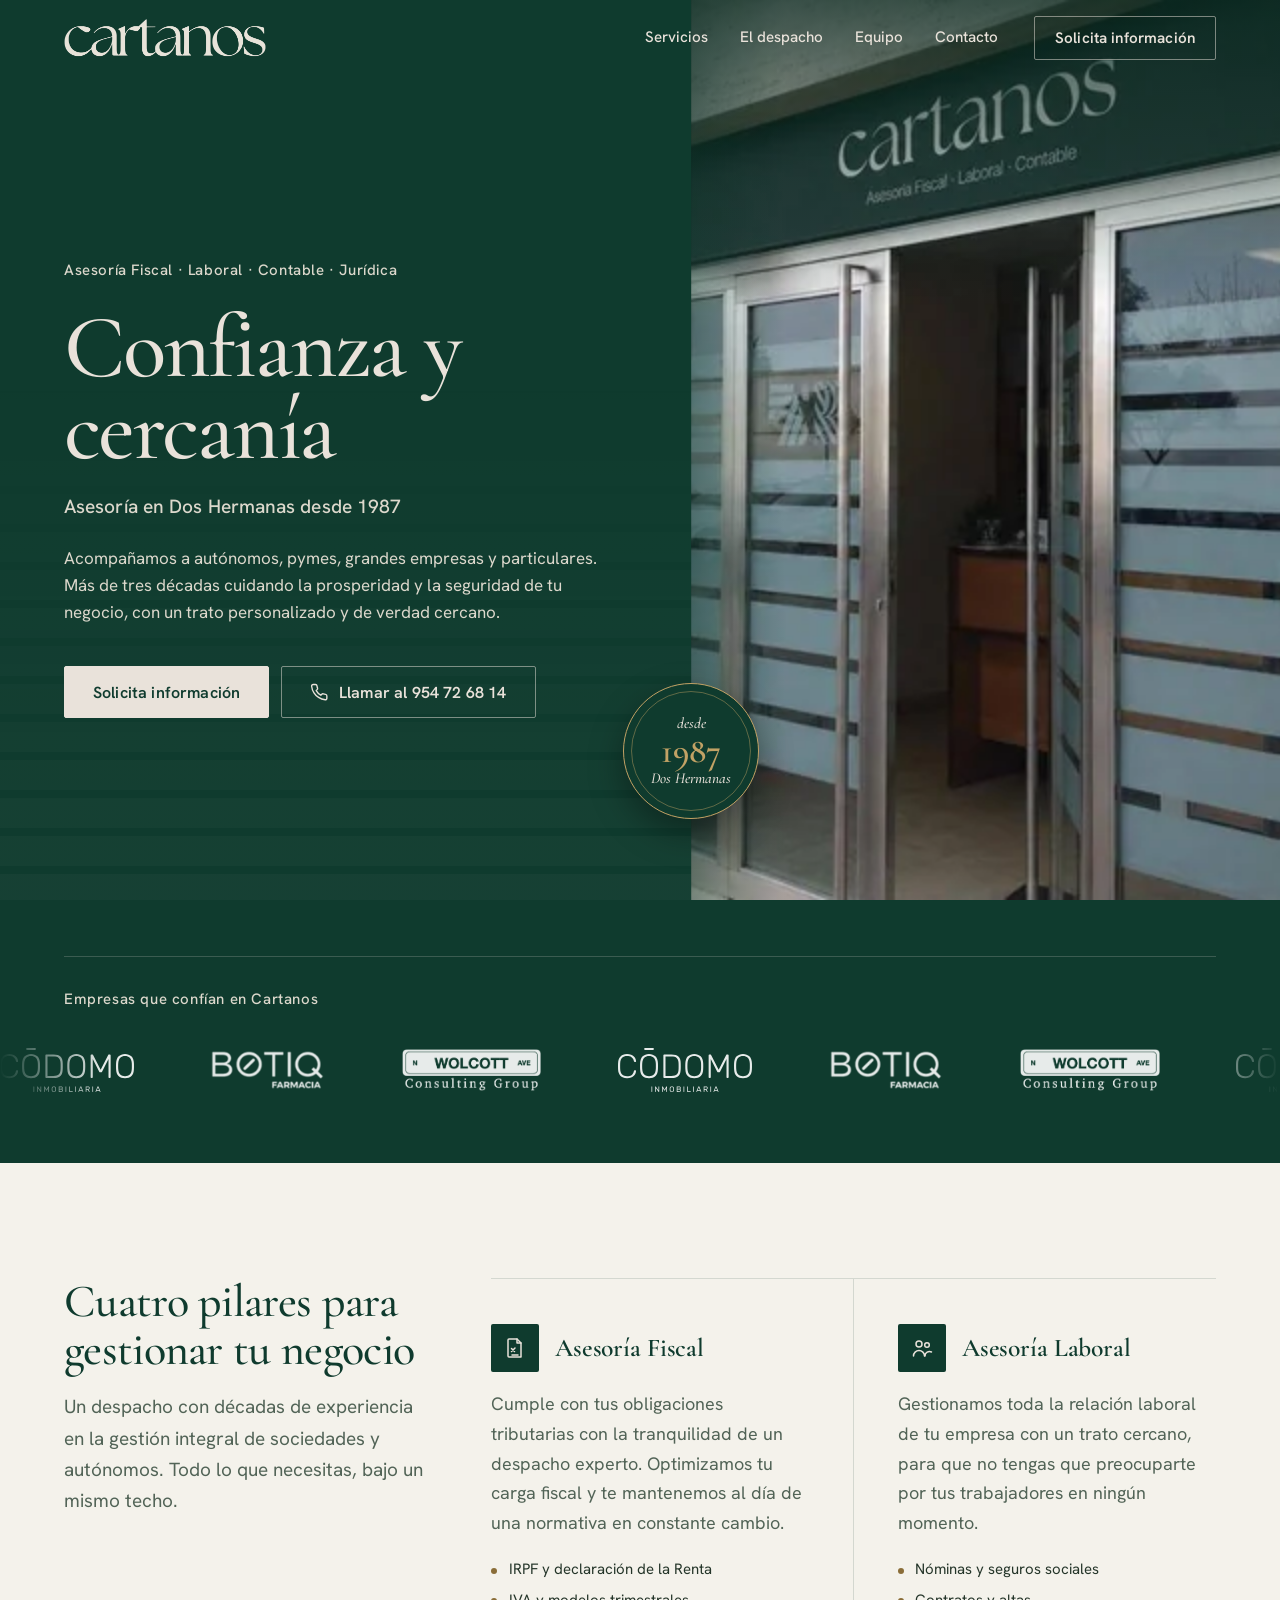
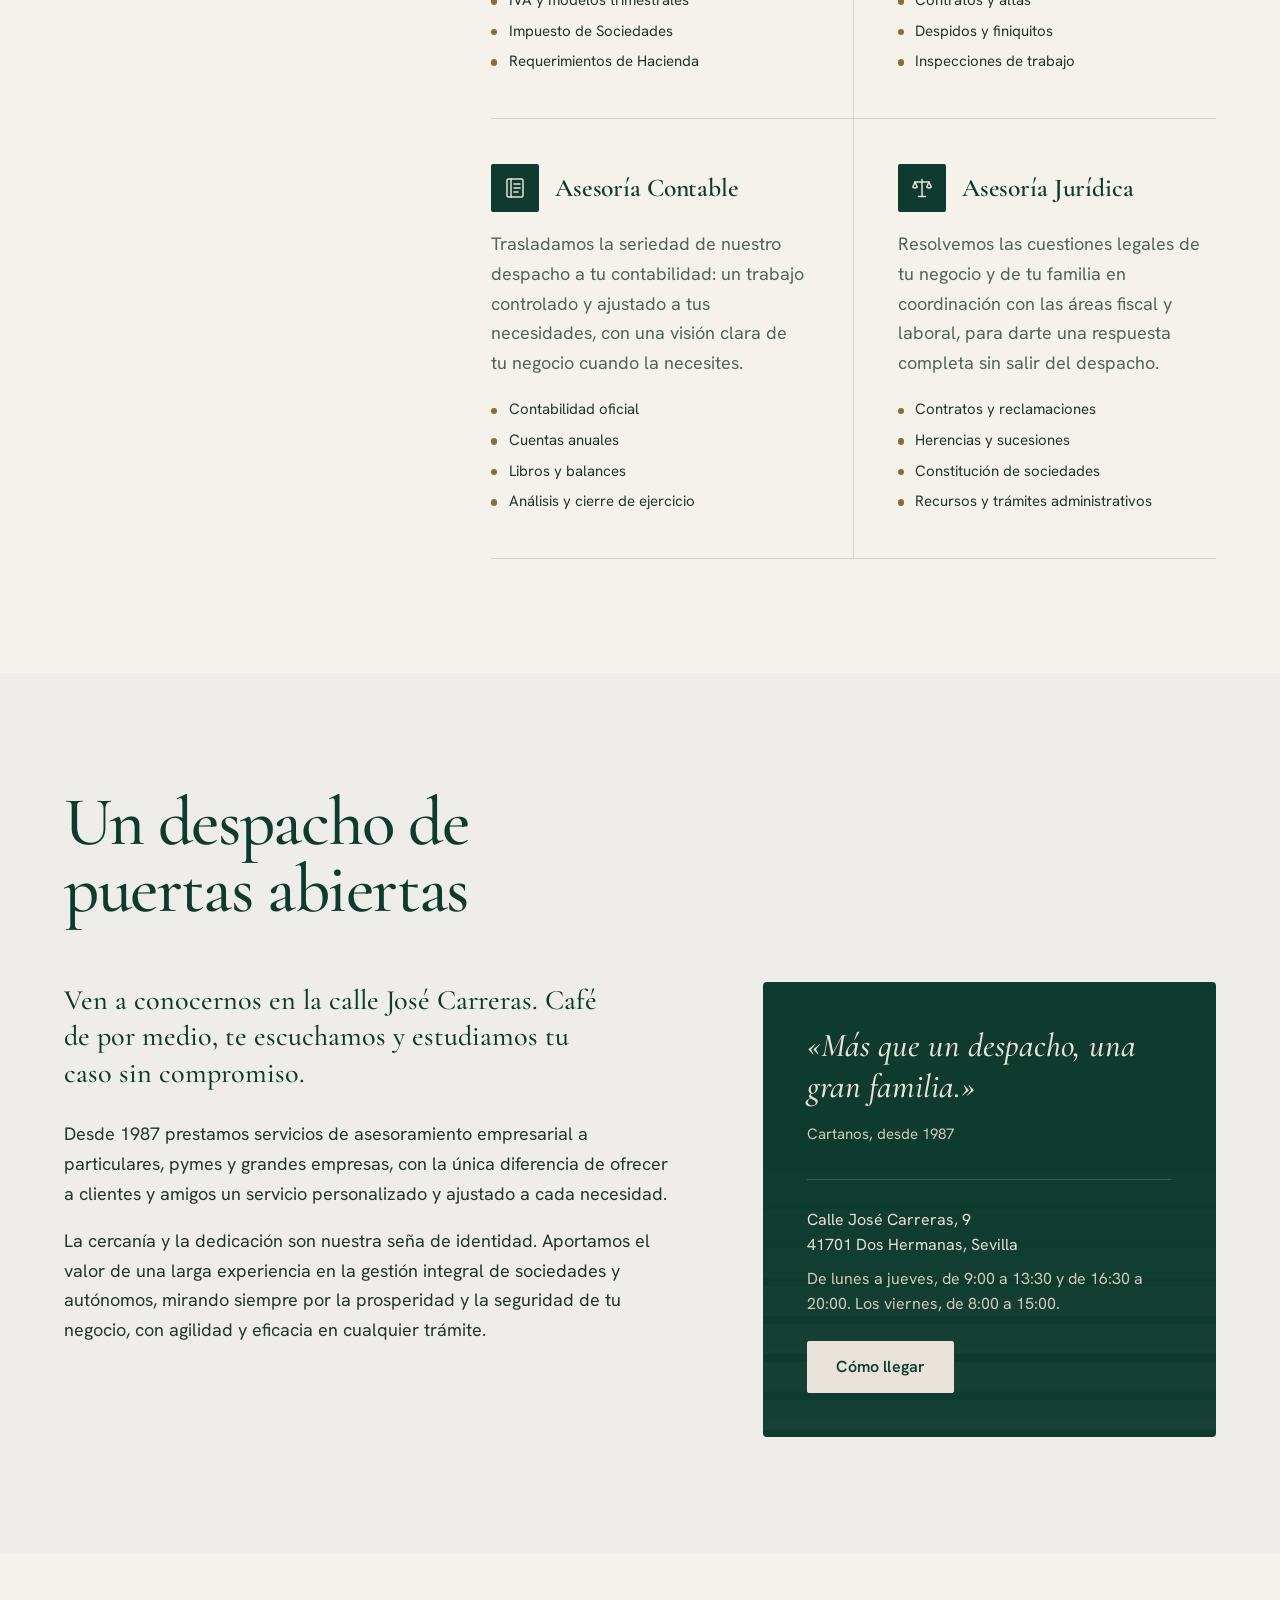
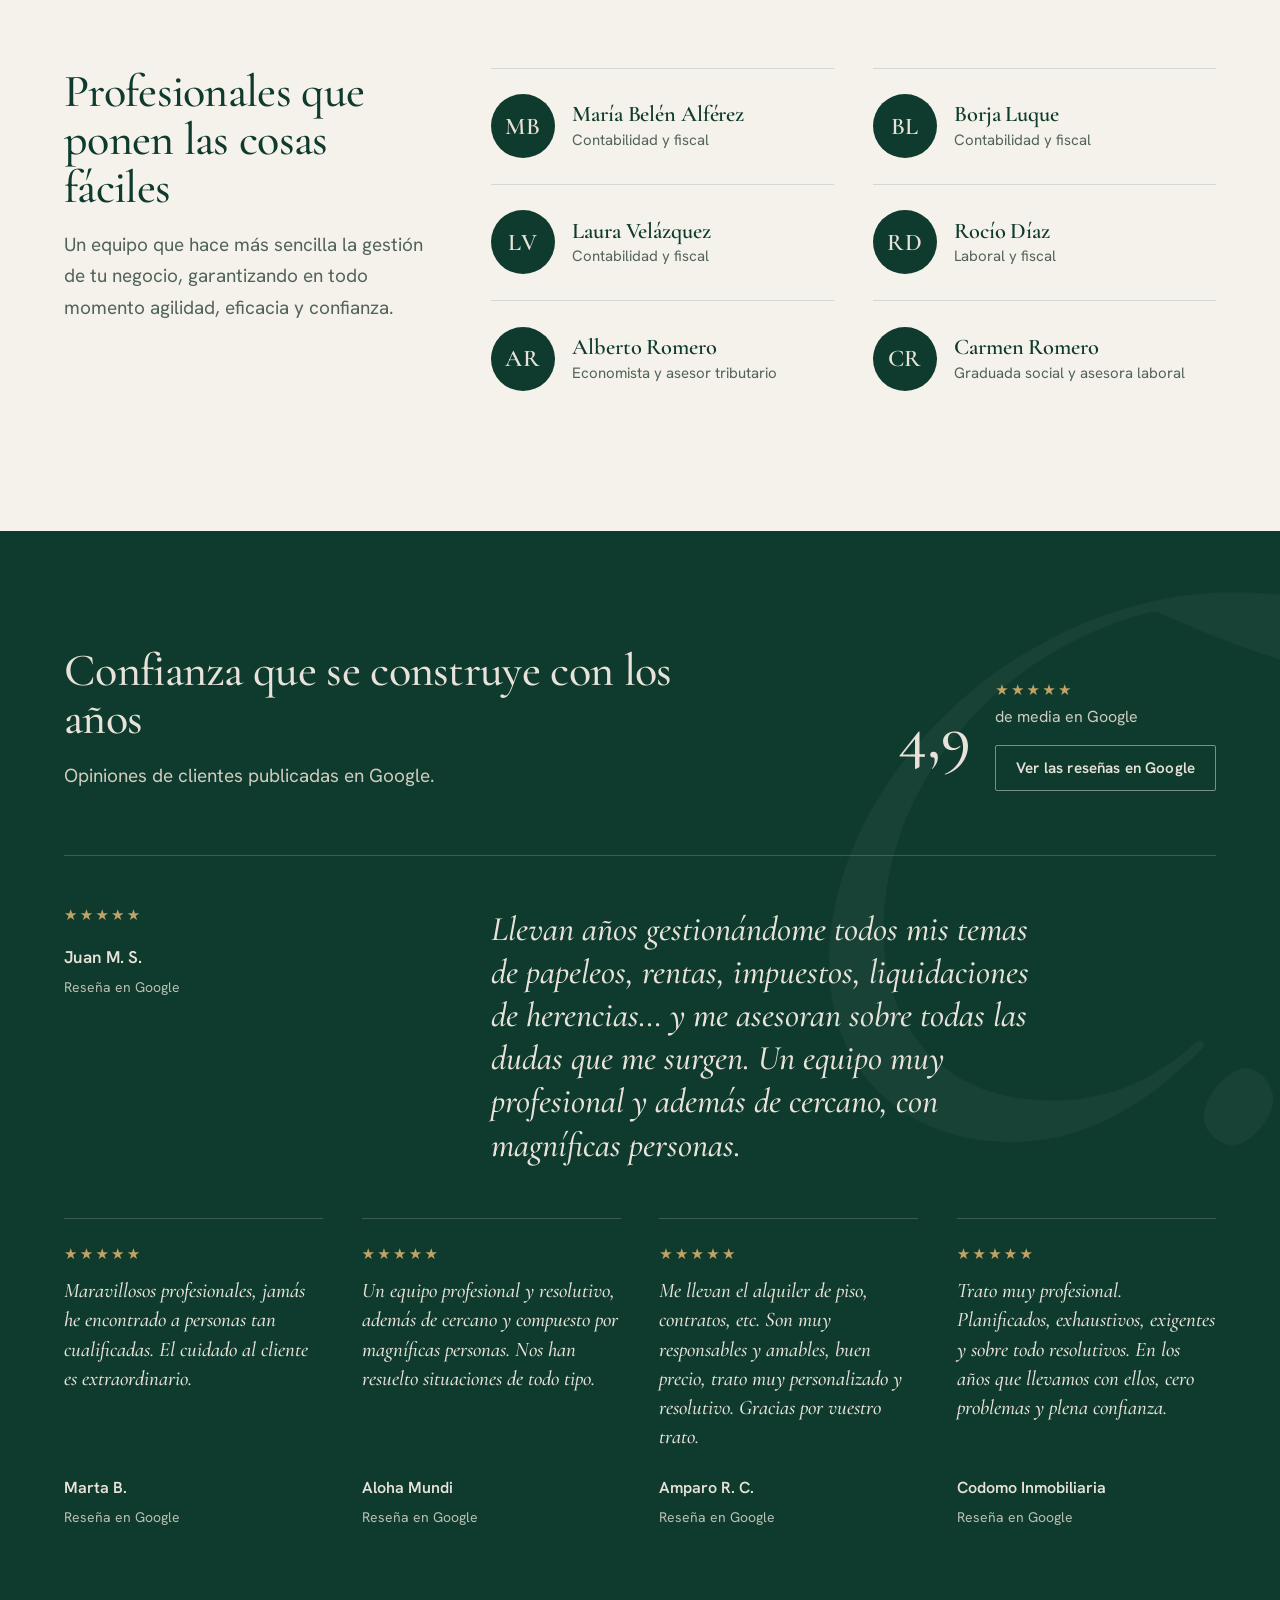
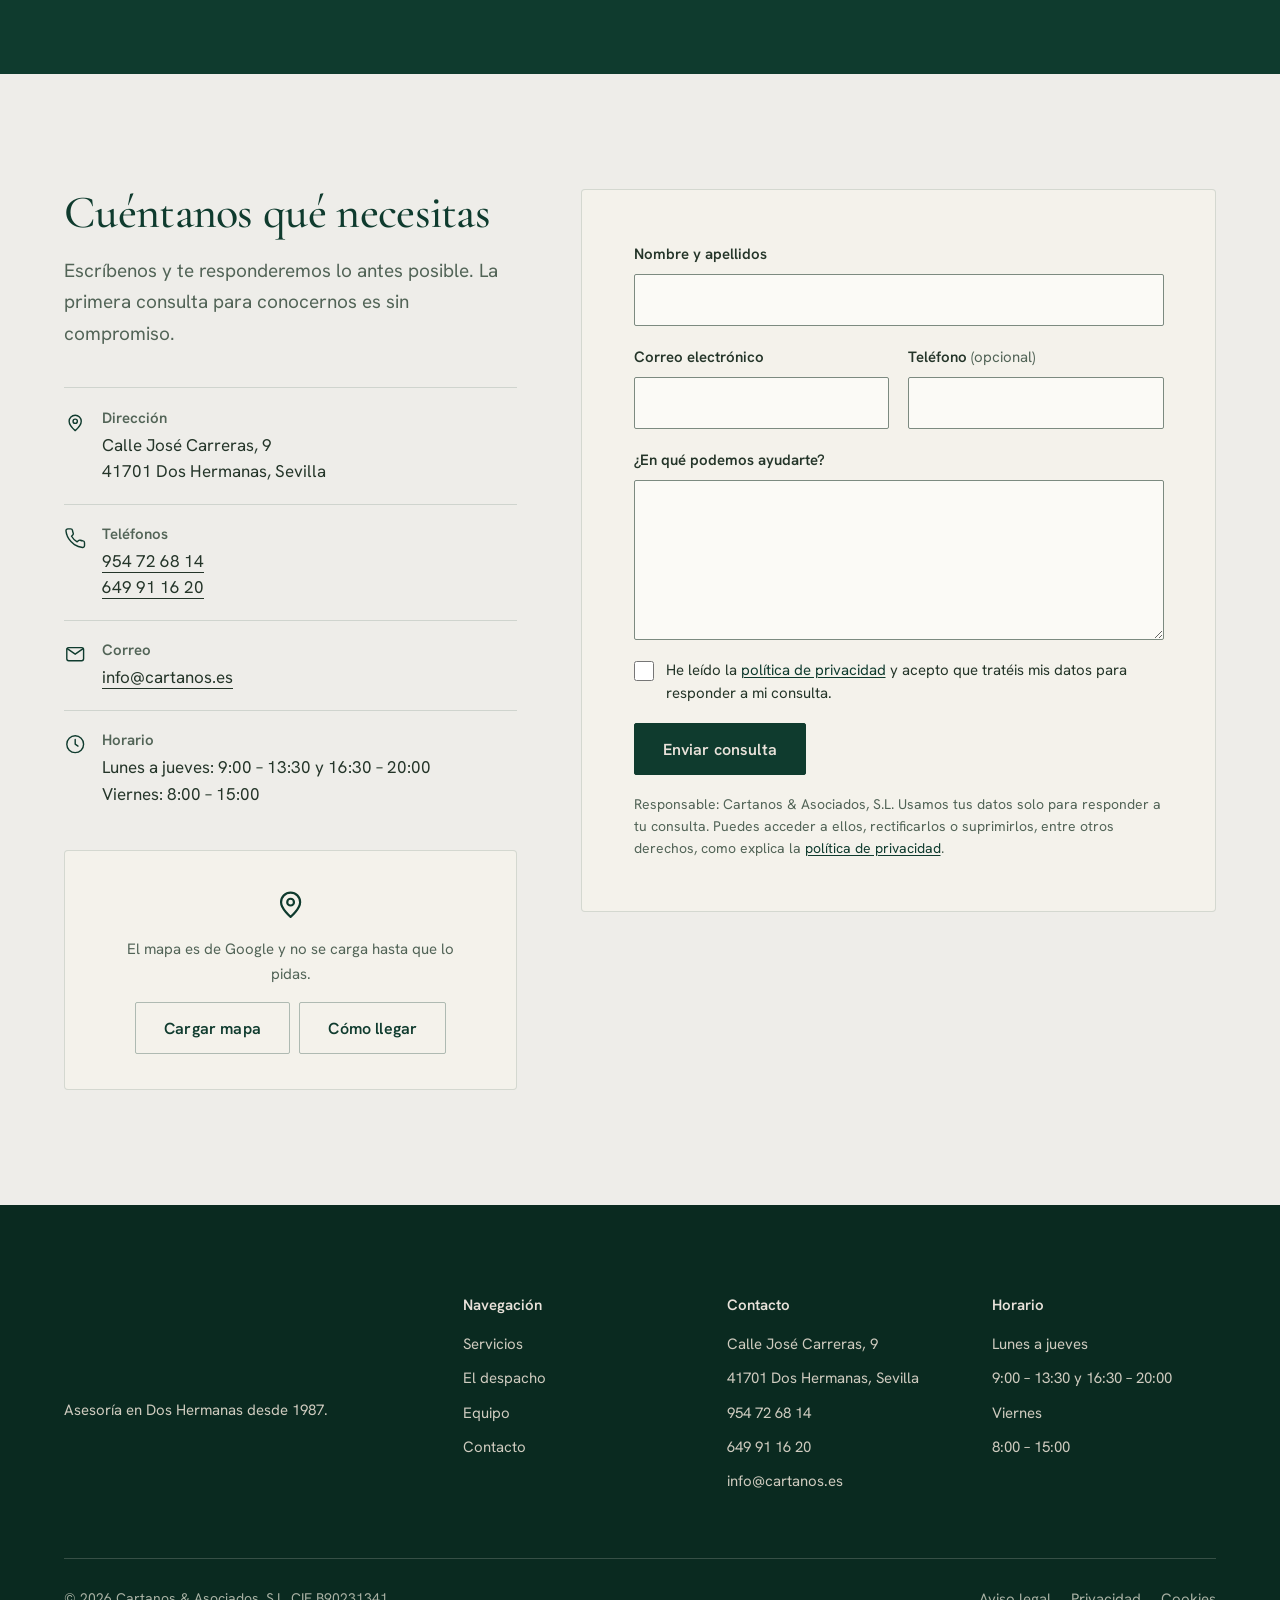
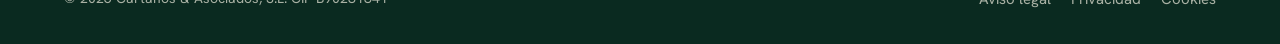
==== index.html @ 317e8ff7 "Cinta de empresas debajo de la portada La cinta con los logotipos pasa de las reseñas a justo debajo" ====
<!DOCTYPE html>
<html lang="es">
<head>
<meta charset="utf-8">
<meta name="viewport" content="width=device-width, initial-scale=1">
<meta http-equiv="Content-Security-Policy" content="default-src 'self'; script-src 'self' 'sha256-/x7W7R75k8Roq0WaVRQX9blP4OufE5xbAdzklGxsgpw='; style-src 'self'; img-src 'self'; font-src 'self'; connect-src 'self' https://api.web3forms.com; frame-src https://www.google.com https://maps.google.com; form-action 'self' https://api.web3forms.com; base-uri 'self'; object-src 'none'; upgrade-insecure-requests">
<meta name="referrer" content="strict-origin-when-cross-origin">
<title>Cartanos: Asesoría fiscal, laboral y contable en Dos Hermanas</title>
<meta name="description" content="Asesoría fiscal, laboral, contable y jurídica en Dos Hermanas (Sevilla) desde 1987. Autónomos, pymes, grandes empresas y particulares, con un trato cercano y personalizado.">
<link rel="canonical" href="https://www.cartanos.es/">
<meta name="theme-color" content="#0F3B2E">

<meta property="og:type" content="website">
<meta property="og:locale" content="es_ES">
<meta property="og:site_name" content="Cartanos">
<meta property="og:title" content="Cartanos | Asesoría en Dos Hermanas desde 1987">
<meta property="og:description" content="Asesoría fiscal, laboral, contable y jurídica para autónomos, pymes y particulares. Confianza y cercanía desde 1987.">
<meta property="og:url" content="https://www.cartanos.es/">
<meta property="og:image" content="https://www.cartanos.es/assets/img/og-cartanos.jpg">
<meta property="og:image:width" content="1200">
<meta property="og:image:height" content="630">
<meta property="og:image:alt" content="Entrada del despacho de Cartanos en Dos Hermanas, con el rótulo verde sobre la puerta">
<meta name="twitter:card" content="summary_large_image">

<link rel="icon" href="favicon.ico" sizes="32x32">
<link rel="icon" href="favicon.svg" type="image/svg+xml">
<link rel="apple-touch-icon" href="apple-touch-icon.png">

<link rel="preload" href="assets/fonts/cormorant-garamond-500.woff2" as="font" type="font/woff2" crossorigin>
<link rel="preload" href="assets/fonts/hanken-grotesk-400.woff2" as="font" type="font/woff2" crossorigin>
<link rel="stylesheet" href="assets/css/estilos.css">
<script>document.documentElement.classList.add('js');</script>

<script type="application/ld+json">
{
  "@context": "https://schema.org",
  "@type": "AccountingService",
  "name": "Cartanos & Asociados, S.L.",
  "alternateName": "Cartanos",
  "description": "Asesoría fiscal, laboral, contable y jurídica en Dos Hermanas desde 1987.",
  "url": "https://www.cartanos.es/",
  "logo": "https://www.cartanos.es/assets/img/icono-192.png",
  "image": "https://www.cartanos.es/assets/img/og-cartanos.jpg",
  "telephone": "+34954726814",
  "email": "info@cartanos.es",
  "foundingDate": "1987",
  "address": {
    "@type": "PostalAddress",
    "streetAddress": "Calle José Carreras, 9",
    "postalCode": "41701",
    "addressLocality": "Dos Hermanas",
    "addressRegion": "Sevilla",
    "addressCountry": "ES"
  },
  "geo": { "@type": "GeoCoordinates", "latitude": 37.2807473, "longitude": -5.9179126 },
  "areaServed": { "@type": "City", "name": "Dos Hermanas" },
  "openingHoursSpecification": [
    { "@type": "OpeningHoursSpecification", "dayOfWeek": ["Monday", "Tuesday", "Wednesday", "Thursday"], "opens": "09:00", "closes": "13:30" },
    { "@type": "OpeningHoursSpecification", "dayOfWeek": ["Monday", "Tuesday", "Wednesday", "Thursday"], "opens": "16:30", "closes": "20:00" },
    { "@type": "OpeningHoursSpecification", "dayOfWeek": "Friday", "opens": "08:00", "closes": "15:00" }
  ]
}
</script>
<script type="application/ld+json">
{
  "@context": "https://schema.org",
  "@type": "WebSite",
  "name": "Cartanos",
  "alternateName": "Cartanos & Asociados",
  "url": "https://www.cartanos.es/"
}
</script>
</head>

<body>
<a class="saltar" href="#contenido">Saltar al contenido</a>

<header class="cabecera cabecera--sobre-portada">
  <div class="contenedor cabecera__interior">
    <a class="marca" href="index.html" aria-label="Cartanos, página principal">
      <img class="marca__verde" src="assets/img/logo-cartanos-verde.webp" width="800" height="152" alt="">
      <img class="marca__crema" src="assets/img/logo-cartanos-crema.webp" width="800" height="152" alt="">
    </a>

    <nav class="menu" id="menu" aria-label="Principal">
      <button class="boton-icono menu__cerrar" id="cerrarMenu" type="button" aria-label="Cerrar menú">
        <svg viewBox="0 0 24 24" aria-hidden="true"><path d="M6 6l12 12M18 6L6 18"/></svg>
      </button>
      <ul class="menu__lista">
        <li><a href="#servicios">Servicios</a></li>
        <li><a href="#despacho">El despacho</a></li>
        <li><a href="#equipo">Equipo</a></li>
        <li><a href="#contacto">Contacto</a></li>
      </ul>
      <a class="boton boton--contorno" href="#contacto">Solicita información</a>
      <div class="menu__extra">
        <p>Llámanos al <a href="tel:+34954726814">954&nbsp;72&nbsp;68&nbsp;14</a></p>
        <p>o al <a href="tel:+34649911620">649&nbsp;91&nbsp;16&nbsp;20</a></p>
      </div>
    </nav>

    <div class="cabecera__acciones">
      <a class="boton-icono" href="tel:+34954726814" aria-label="Llamar al 954 72 68 14">
        <svg viewBox="0 0 24 24" aria-hidden="true"><path d="M22 16.92v3a2 2 0 0 1-2.18 2 19.79 19.79 0 0 1-8.63-3.07 19.5 19.5 0 0 1-6-6 19.79 19.79 0 0 1-3.07-8.67A2 2 0 0 1 4.11 2h3a2 2 0 0 1 2 1.72c.13.96.36 1.9.7 2.81a2 2 0 0 1-.45 2.11L8.09 9.91a16 16 0 0 0 6 6l1.27-1.27a2 2 0 0 1 2.11-.45c.91.34 1.85.57 2.81.7A2 2 0 0 1 22 16.92z"/></svg>
      </a>
      <button class="boton-icono" id="abrirMenu" type="button" aria-expanded="false" aria-controls="menu" aria-label="Abrir menú">
        <svg viewBox="0 0 24 24" aria-hidden="true"><path d="M4 7h16M4 12h16M4 17h16"/></svg>
      </button>
    </div>
  </div>
  <div class="velo" id="velo"></div>
</header>

<main id="contenido">

  <section class="portada sobre-verde" aria-labelledby="titulo-portada">
    <div class="portada__texto">
      <p class="portada__rotulo entrada entrada--1">Asesoría Fiscal · Laboral · Contable · Jurídica</p>
      <h1 id="titulo-portada">
        <span class="lema entrada entrada--2">Confianza y cercanía</span>
        <span class="donde entrada entrada--3">Asesoría en Dos Hermanas desde 1987</span>
      </h1>
      <p class="portada__intro entrada entrada--4">Acompañamos a autónomos, pymes, grandes empresas y particulares. Más de tres décadas cuidando la prosperidad y la seguridad de tu negocio, con un trato personalizado y de verdad cercano.</p>
      <div class="portada__acciones entrada entrada--5">
        <a class="boton boton--crema" href="#contacto">Solicita información</a>
        <a class="boton boton--contorno-claro" href="tel:+34954726814">
          <svg viewBox="0 0 24 24" aria-hidden="true"><path d="M22 16.92v3a2 2 0 0 1-2.18 2 19.79 19.79 0 0 1-8.63-3.07 19.5 19.5 0 0 1-6-6 19.79 19.79 0 0 1-3.07-8.67A2 2 0 0 1 4.11 2h3a2 2 0 0 1 2 1.72c.13.96.36 1.9.7 2.81a2 2 0 0 1-.45 2.11L8.09 9.91a16 16 0 0 0 6 6l1.27-1.27a2 2 0 0 1 2.11-.45c.91.34 1.85.57 2.81.7A2 2 0 0 1 22 16.92z"/></svg>
          Llamar&nbsp;al&nbsp;954&nbsp;72&nbsp;68&nbsp;14
        </a>
      </div>
    </div>

    <div class="portada__foto">
      <img src="assets/img/fachada-cartanos.webp"
           srcset="assets/img/fachada-cartanos-800.webp 800w, assets/img/fachada-cartanos.webp 1200w"
           sizes="(min-width: 1000px) 46vw, 100vw"
           width="1200" height="675" fetchpriority="high"
           alt="Entrada del despacho de Cartanos en la calle José Carreras, con el rótulo verde y la puerta abierta">
      <div class="sello" aria-hidden="true">
        <span>desde</span>
        <span class="sello__ano">1987</span>
        <span>Dos Hermanas</span>
      </div>
    </div>
  </section>

  <section class="clientes sobre-verde" aria-labelledby="titulo-clientes">
    <div class="contenedor">
      <h2 class="clientes__titulo" id="titulo-clientes">Empresas que confían en Cartanos</h2>
    </div>
    <div class="clientes__pista">
      <ul class="clientes__lista">
        <li class="cliente--codomo"><img src="assets/img/clientes/codomo.svg" width="255" height="84" alt="Códomo Inmobiliaria" decoding="async"></li>
        <li class="cliente--botiq"><img src="assets/img/clientes/botiq.png" width="286" height="100" alt="Botiq Farmacia" decoding="async"></li>
        <li class="cliente--wolcott"><img src="assets/img/clientes/wolcott.png" width="333" height="100" alt="Wolcott Consulting Group" decoding="async"></li>
        <li class="cliente--codomo clientes__rep" aria-hidden="true"><img src="assets/img/clientes/codomo.svg" width="255" height="84" alt="" decoding="async"></li>
        <li class="cliente--botiq clientes__rep" aria-hidden="true"><img src="assets/img/clientes/botiq.png" width="286" height="100" alt="" decoding="async"></li>
        <li class="cliente--wolcott clientes__rep" aria-hidden="true"><img src="assets/img/clientes/wolcott.png" width="333" height="100" alt="" decoding="async"></li>
        <li class="cliente--codomo clientes__rep" aria-hidden="true"><img src="assets/img/clientes/codomo.svg" width="255" height="84" alt="" decoding="async"></li>
        <li class="cliente--botiq clientes__rep" aria-hidden="true"><img src="assets/img/clientes/botiq.png" width="286" height="100" alt="" decoding="async"></li>
        <li class="cliente--wolcott clientes__rep" aria-hidden="true"><img src="assets/img/clientes/wolcott.png" width="333" height="100" alt="" decoding="async"></li>
        <li class="cliente--codomo clientes__rep" aria-hidden="true"><img src="assets/img/clientes/codomo.svg" width="255" height="84" alt="" decoding="async"></li>
        <li class="cliente--botiq clientes__rep" aria-hidden="true"><img src="assets/img/clientes/botiq.png" width="286" height="100" alt="" decoding="async"></li>
        <li class="cliente--wolcott clientes__rep" aria-hidden="true"><img src="assets/img/clientes/wolcott.png" width="333" height="100" alt="" decoding="async"></li>
      </ul>
      <ul class="clientes__lista" aria-hidden="true">
        <li class="cliente--codomo clientes__rep" aria-hidden="true"><img src="assets/img/clientes/codomo.svg" width="255" height="84" alt="" decoding="async"></li>
        <li class="cliente--botiq clientes__rep" aria-hidden="true"><img src="assets/img/clientes/botiq.png" width="286" height="100" alt="" decoding="async"></li>
        <li class="cliente--wolcott clientes__rep" aria-hidden="true"><img src="assets/img/clientes/wolcott.png" width="333" height="100" alt="" decoding="async"></li>
        <li class="cliente--codomo clientes__rep" aria-hidden="true"><img src="assets/img/clientes/codomo.svg" width="255" height="84" alt="" decoding="async"></li>
        <li class="cliente--botiq clientes__rep" aria-hidden="true"><img src="assets/img/clientes/botiq.png" width="286" height="100" alt="" decoding="async"></li>
        <li class="cliente--wolcott clientes__rep" aria-hidden="true"><img src="assets/img/clientes/wolcott.png" width="333" height="100" alt="" decoding="async"></li>
        <li class="cliente--codomo clientes__rep" aria-hidden="true"><img src="assets/img/clientes/codomo.svg" width="255" height="84" alt="" decoding="async"></li>
        <li class="cliente--botiq clientes__rep" aria-hidden="true"><img src="assets/img/clientes/botiq.png" width="286" height="100" alt="" decoding="async"></li>
        <li class="cliente--wolcott clientes__rep" aria-hidden="true"><img src="assets/img/clientes/wolcott.png" width="333" height="100" alt="" decoding="async"></li>
        <li class="cliente--codomo clientes__rep" aria-hidden="true"><img src="assets/img/clientes/codomo.svg" width="255" height="84" alt="" decoding="async"></li>
        <li class="cliente--botiq clientes__rep" aria-hidden="true"><img src="assets/img/clientes/botiq.png" width="286" height="100" alt="" decoding="async"></li>
        <li class="cliente--wolcott clientes__rep" aria-hidden="true"><img src="assets/img/clientes/wolcott.png" width="333" height="100" alt="" decoding="async"></li>
      </ul>
    </div>
  </section>

  <section class="seccion seccion--marfil" id="servicios" aria-labelledby="titulo-servicios">
    <div class="contenedor rejilla-lateral">
      <div class="encabezado lateral-fijo">
        <h2 id="titulo-servicios">Cuatro pilares para gestionar tu negocio</h2>
        <p>Un despacho con décadas de experiencia en la gestión integral de sociedades y autónomos. Todo lo que necesitas, bajo un mismo techo.</p>
      </div>

      <div class="areas">
        <article class="area">
          <div class="area__cabeza">
            <span class="area__icono" aria-hidden="true"><svg viewBox="0 0 24 24"><path d="M7 3h7l4 4v14H6a1 1 0 0 1-1-1V4a1 1 0 0 1 1-1z"/><path d="M14 3v4h4"/><path d="M8.5 12.5l3 3M12 12l-3.5 3.5"/><path d="M9 19h6"/></svg></span>
            <h3>Asesoría Fiscal</h3>
          </div>
          <p>Cumple con tus obligaciones tributarias con la tranquilidad de un despacho experto. Optimizamos tu carga fiscal y te mantenemos al día de una normativa en constante cambio.</p>
          <ul>
            <li>IRPF y declaración de la Renta</li>
            <li>IVA y modelos trimestrales</li>
            <li>Impuesto de Sociedades</li>
            <li>Requerimientos de Hacienda</li>
          </ul>
        </article>

        <article class="area">
          <div class="area__cabeza">
            <span class="area__icono" aria-hidden="true"><svg viewBox="0 0 24 24"><circle cx="9" cy="8" r="3"/><path d="M3.5 20a5.5 5.5 0 0 1 11 0"/><circle cx="17" cy="9" r="2.3"/><path d="M15 20a4.5 4.5 0 0 1 6.5-4"/></svg></span>
            <h3>Asesoría Laboral</h3>
          </div>
          <p>Gestionamos toda la relación laboral de tu empresa con un trato cercano, para que no tengas que preocuparte por tus trabajadores en ningún momento.</p>
          <ul>
            <li>Nóminas y seguros sociales</li>
            <li>Contratos y altas</li>
            <li>Despidos y finiquitos</li>
            <li>Inspecciones de trabajo</li>
          </ul>
        </article>

        <article class="area">
          <div class="area__cabeza">
            <span class="area__icono" aria-hidden="true"><svg viewBox="0 0 24 24"><rect x="4" y="3" width="16" height="18" rx="1.5"/><path d="M8 3v18"/><path d="M11 8h6M11 12h6M11 16h4"/></svg></span>
            <h3>Asesoría Contable</h3>
          </div>
          <p>Trasladamos la seriedad de nuestro despacho a tu contabilidad: un trabajo controlado y ajustado a tus necesidades, con una visión clara de tu negocio cuando la necesites.</p>
          <ul>
            <li>Contabilidad oficial</li>
            <li>Cuentas anuales</li>
            <li>Libros y balances</li>
            <li>Análisis y cierre de ejercicio</li>
          </ul>
        </article>

        <article class="area">
          <div class="area__cabeza">
            <span class="area__icono" aria-hidden="true"><svg viewBox="0 0 24 24"><path d="M12 3.5v17M8.5 20.5h7M5 6h14"/><path d="M5 6l-2.2 5a3.2 3.2 0 0 0 4.4 0L5 6zM19 6l-2.2 5a3.2 3.2 0 0 0 4.4 0L19 6z"/></svg></span>
            <h3>Asesoría Jurídica</h3>
          </div>
          <p>Resolvemos las cuestiones legales de tu negocio y de tu familia en coordinación con las áreas fiscal y laboral, para darte una respuesta completa sin salir del despacho.</p>
          <ul>
            <li>Contratos y reclamaciones</li>
            <li>Herencias y sucesiones</li>
            <li>Constitución de sociedades</li>
            <li>Recursos y trámites administrativos</li>
          </ul>
        </article>
      </div>
    </div>
  </section>

  <section class="seccion" id="despacho" aria-labelledby="titulo-despacho">
    <div class="contenedor">
      <h2 class="despacho__titulo" id="titulo-despacho">Un despacho de puertas abiertas</h2>
      <div class="despacho__rejilla">
        <div>
          <p class="entradilla">Ven a conocernos en la calle José Carreras. Café de por medio, te escuchamos y estudiamos tu caso sin compromiso.</p>
          <div class="despacho__parrafos">
            <p>Desde 1987 prestamos servicios de asesoramiento empresarial a particulares, pymes y grandes empresas, con la única diferencia de ofrecer a clientes y amigos un servicio personalizado y ajustado a cada necesidad.</p>
            <p>La cercanía y la dedicación son nuestra seña de identidad. Aportamos el valor de una larga experiencia en la gestión integral de sociedades y autónomos, mirando siempre por la prosperidad y la seguridad de tu negocio, con agilidad y eficacia en cualquier trámite.</p>
          </div>
        </div>

        <div class="cita sobre-verde">
          <figure>
            <blockquote><p>«Más que un despacho, una gran familia.»</p></blockquote>
            <figcaption>Cartanos, desde 1987</figcaption>
          </figure>
          <div class="visita">
            <p>Calle José Carreras, 9<br>41701 Dos Hermanas, Sevilla</p>
            <p>De lunes a jueves, de 9:00 a 13:30 y de 16:30 a 20:00. Los viernes, de 8:00 a 15:00.</p>
            <a class="boton boton--crema" href="https://www.google.com/maps/dir/?api=1&amp;destination=Calle+Jos%C3%A9+Carreras+9+41701+Dos+Hermanas+Sevilla" target="_blank" rel="noopener noreferrer">Cómo llegar<span class="solo-lectores"> (abre Google Maps en otra pestaña)</span></a>
          </div>
        </div>
      </div>
    </div>
  </section>

  <section class="seccion seccion--marfil" id="equipo" aria-labelledby="titulo-equipo">
    <div class="contenedor rejilla-lateral">
      <div class="encabezado lateral-fijo">
        <h2 id="titulo-equipo">Profesionales que ponen las cosas fáciles</h2>
        <p>Un equipo que hace más sencilla la gestión de tu negocio, garantizando en todo momento agilidad, eficacia y confianza.</p>
      </div>
      <ul class="equipo" role="list">
        <li class="persona"><span class="persona__iniciales" aria-hidden="true">MB</span><div><h3>María Belén Alférez</h3><p>Contabilidad y fiscal</p></div></li>
        <li class="persona"><span class="persona__iniciales" aria-hidden="true">BL</span><div><h3>Borja Luque</h3><p>Contabilidad y fiscal</p></div></li>
        <li class="persona"><span class="persona__iniciales" aria-hidden="true">LV</span><div><h3>Laura Velázquez</h3><p>Contabilidad y fiscal</p></div></li>
        <li class="persona"><span class="persona__iniciales" aria-hidden="true">RD</span><div><h3>Rocío Díaz</h3><p>Laboral y fiscal</p></div></li>
        <li class="persona"><span class="persona__iniciales" aria-hidden="true">AR</span><div><h3>Alberto Romero</h3><p>Economista y asesor tributario</p></div></li>
        <li class="persona"><span class="persona__iniciales" aria-hidden="true">CR</span><div><h3>Carmen Romero</h3><p>Graduada social y asesora laboral</p></div></li>
      </ul>
    </div>
  </section>

  <section class="seccion seccion--verde seccion--resenas sobre-verde" aria-labelledby="titulo-resenas">
    <img class="resenas__marca" src="assets/img/marca-c.webp" width="518" height="520" alt="" loading="lazy">
    <div class="contenedor">
      <div class="resenas__cabeza">
        <div class="encabezado">
          <h2 id="titulo-resenas">Confianza que se construye con los años</h2>
          <p>Opiniones de clientes publicadas en Google.</p>
        </div>
        <div class="nota-google">
          <p class="nota-google__cifra">4,9</p>
          <div>
            <div class="estrellas" aria-hidden="true">★★★★★</div>
            <p>de media en Google</p>
            <a class="boton boton--contorno-claro" href="https://search.google.com/local/reviews?placeid=ChIJIYA292BwEg0RgMnsq7ZyWgM" target="_blank" rel="noopener noreferrer">Ver las reseñas en Google<span class="solo-lectores"> (se abre en otra pestaña)</span></a>
          </div>
        </div>
      </div>

      <figure class="resena-destacada">
        <div class="estrellas" role="img" aria-label="5 de 5 estrellas">★★★★★</div>
        <blockquote><p>Llevan años gestionándome todos mis temas de papeleos, rentas, impuestos, liquidaciones de herencias… y me asesoran sobre todas las dudas que me surgen. Un equipo muy profesional y además de cercano, con magníficas personas.</p></blockquote>
        <figcaption><strong>Juan M. S.</strong><span>Reseña en Google</span></figcaption>
      </figure>

      <ul class="resenas" role="list">
        <li class="resena"><figure>
          <div class="estrellas" role="img" aria-label="5 de 5 estrellas">★★★★★</div>
          <blockquote><p>Maravillosos profesionales, jamás he encontrado a personas tan cualificadas. El cuidado al cliente es extraordinario.</p></blockquote>
          <figcaption><strong>Marta B.</strong><span>Reseña en Google</span></figcaption>
        </figure></li>
        <li class="resena"><figure>
          <div class="estrellas" role="img" aria-label="5 de 5 estrellas">★★★★★</div>
          <blockquote><p>Un equipo profesional y resolutivo, además de cercano y compuesto por magníficas personas. Nos han resuelto situaciones de todo tipo.</p></blockquote>
          <figcaption><strong>Aloha Mundi</strong><span>Reseña en Google</span></figcaption>
        </figure></li>
        <li class="resena"><figure>
          <div class="estrellas" role="img" aria-label="5 de 5 estrellas">★★★★★</div>
          <blockquote><p>Me llevan el alquiler de piso, contratos, etc. Son muy responsables y amables, buen precio, trato muy personalizado y resolutivo. Gracias por vuestro trato.</p></blockquote>
          <figcaption><strong>Amparo R. C.</strong><span>Reseña en Google</span></figcaption>
        </figure></li>
        <li class="resena"><figure>
          <div class="estrellas" role="img" aria-label="5 de 5 estrellas">★★★★★</div>
          <blockquote><p>Trato muy profesional. Planificados, exhaustivos, exigentes y sobre todo resolutivos. En los años que llevamos con ellos, cero problemas y plena confianza.</p></blockquote>
          <figcaption><strong>Codomo Inmobiliaria</strong><span>Reseña en Google</span></figcaption>
        </figure></li>
      </ul>
    </div>
  </section>

  <section class="seccion" id="contacto" aria-labelledby="titulo-contacto">
    <div class="contenedor contacto">
      <div class="encabezado contacto__cabeza">
        <h2 id="titulo-contacto">Cuéntanos qué necesitas</h2>
        <p>Escríbenos y te responderemos lo antes posible. La primera consulta para conocernos es sin compromiso.</p>
      </div>

      <div class="contacto__datos">
        <ul class="datos" role="list">
          <li class="dato">
            <svg viewBox="0 0 24 24" aria-hidden="true"><path d="M12 21s-6.5-5.5-6.5-10a6.5 6.5 0 0 1 13 0c0 4.5-6.5 10-6.5 10z"/><circle cx="12" cy="11" r="2.3"/></svg>
            <div><h3>Dirección</h3><p>Calle José Carreras, 9<br>41701 Dos Hermanas, Sevilla</p></div>
          </li>
          <li class="dato">
            <svg viewBox="0 0 24 24" aria-hidden="true"><path d="M22 16.92v3a2 2 0 0 1-2.18 2 19.79 19.79 0 0 1-8.63-3.07 19.5 19.5 0 0 1-6-6 19.79 19.79 0 0 1-3.07-8.67A2 2 0 0 1 4.11 2h3a2 2 0 0 1 2 1.72c.13.96.36 1.9.7 2.81a2 2 0 0 1-.45 2.11L8.09 9.91a16 16 0 0 0 6 6l1.27-1.27a2 2 0 0 1 2.11-.45c.91.34 1.85.57 2.81.7A2 2 0 0 1 22 16.92z"/></svg>
            <div><h3>Teléfonos</h3><p><a href="tel:+34954726814">954&nbsp;72&nbsp;68&nbsp;14</a><br><a href="tel:+34649911620">649&nbsp;91&nbsp;16&nbsp;20</a></p></div>
          </li>
          <li class="dato">
            <svg viewBox="0 0 24 24" aria-hidden="true"><rect x="3" y="5" width="18" height="14" rx="2"/><path d="m3.5 6 8.5 6 8.5-6"/></svg>
            <div><h3>Correo</h3><p><a href="mailto:info@cartanos.es">info@cartanos.es</a></p></div>
          </li>
          <li class="dato">
            <svg viewBox="0 0 24 24" aria-hidden="true"><circle cx="12" cy="12" r="9"/><path d="M12 7v5l3 2"/></svg>
            <div><h3>Horario</h3><p>Lunes a jueves: <span class="sin-corte">9:00 – 13:30</span> y <span class="sin-corte">16:30 – 20:00</span><br>Viernes: <span class="sin-corte">8:00 – 15:00</span></p></div>
          </li>
        </ul>

        <div class="mapa" id="mapa">
          <svg viewBox="0 0 24 24" aria-hidden="true"><path d="M12 21s-6.5-5.5-6.5-10a6.5 6.5 0 0 1 13 0c0 4.5-6.5 10-6.5 10z"/><circle cx="12" cy="11" r="2.3"/></svg>
          <p>El mapa es de Google y no se carga hasta que lo pidas.</p>
          <div class="mapa__botones">
            <button class="boton boton--contorno" id="cargarMapa" type="button">Cargar mapa</button>
            <a class="boton boton--contorno" href="https://www.google.com/maps/dir/?api=1&amp;destination=Calle+Jos%C3%A9+Carreras+9+41701+Dos+Hermanas+Sevilla" target="_blank" rel="noopener noreferrer">Cómo llegar<span class="solo-lectores"> (abre Google Maps en otra pestaña)</span></a>
          </div>
        </div>
      </div>

      <form class="formulario" id="formContacto" action="https://api.web3forms.com/submit" method="POST">
        <input type="hidden" name="access_key" value="71321ec6-f5fc-4b4d-928d-117819814506">
        <input type="hidden" name="subject" value="Consulta desde la web de Cartanos">
        <input type="hidden" name="from_name" value="Web de Cartanos">
        <input type="hidden" name="redirect" value="https://www.cartanos.es/gracias.html">
        <div class="hp" aria-hidden="true"><label>No rellenes esto <input type="checkbox" name="botcheck" tabindex="-1"></label></div>

        <div class="campo">
          <label for="nombre">Nombre y apellidos</label>
          <input type="text" id="nombre" name="Nombre" required autocomplete="name" aria-describedby="nombre-error">
          <p class="campo__error" id="nombre-error" aria-live="polite"></p>
        </div>
        <div class="campos-fila">
          <div class="campo">
            <label for="email">Correo electrónico</label>
            <input type="email" id="email" name="email" required autocomplete="email" inputmode="email" aria-describedby="email-error">
            <p class="campo__error" id="email-error" aria-live="polite"></p>
          </div>
          <div class="campo">
            <label for="telefono">Teléfono <span class="opcional">(opcional)</span></label>
            <input type="tel" id="telefono" name="Telefono" autocomplete="tel" inputmode="tel">
          </div>
        </div>
        <div class="campo">
          <label for="mensaje">¿En qué podemos ayudarte?</label>
          <textarea id="mensaje" name="Mensaje" required aria-describedby="mensaje-error"></textarea>
          <p class="campo__error" id="mensaje-error" aria-live="polite"></p>
        </div>
        <div class="campo">
          <label class="consentimiento">
            <input type="checkbox" id="consentimiento" name="Consentimiento" value="Acepta la política de privacidad" required aria-describedby="consentimiento-error">
            <span>He leído la <a href="legal.html#privacidad" target="_blank" rel="noopener">política de privacidad<span class="solo-lectores"> (se abre en otra pestaña)</span></a> y acepto que tratéis mis datos para responder a mi consulta.</span>
          </label>
          <p class="campo__error" id="consentimiento-error" aria-live="polite"></p>
        </div>

        <p class="formulario__estado" id="estadoFormulario" role="status" aria-live="polite"></p>
        <button class="boton boton--verde" type="submit">Enviar consulta</button>
        <p class="info-proteccion">Responsable: Cartanos &amp; Asociados, S.L. Usamos tus datos solo para responder a tu consulta. Puedes acceder a ellos, rectificarlos o suprimirlos, entre otros derechos, como explica la <a href="legal.html#privacidad">política de privacidad</a>.</p>
      </form>
    </div>
  </section>

</main>

<footer class="pie sobre-verde">
  <div class="contenedor">
    <div class="pie__arriba">
      <div class="pie__marca">
        <img class="pie__logo" src="assets/img/logo-cartanos-completo-crema.webp" width="900" height="274" alt="Cartanos. Asesoría Fiscal · Laboral · Contable" loading="lazy">
        <p>Asesoría en Dos Hermanas desde 1987.</p>
      </div>
      <nav aria-labelledby="pie-navegacion">
        <h2 id="pie-navegacion">Navegación</h2>
        <ul>
          <li><a href="#servicios">Servicios</a></li>
          <li><a href="#despacho">El despacho</a></li>
          <li><a href="#equipo">Equipo</a></li>
          <li><a href="#contacto">Contacto</a></li>
        </ul>
      </nav>
      <div>
        <h2>Contacto</h2>
        <ul>
          <li>Calle José Carreras, 9</li>
          <li>41701 Dos Hermanas, Sevilla</li>
          <li><a href="tel:+34954726814">954&nbsp;72&nbsp;68&nbsp;14</a></li>
          <li><a href="tel:+34649911620">649&nbsp;91&nbsp;16&nbsp;20</a></li>
          <li><a href="mailto:info@cartanos.es">info@cartanos.es</a></li>
        </ul>
      </div>
      <div>
        <h2>Horario</h2>
        <ul>
          <li>Lunes a jueves</li>
          <li><span class="sin-corte">9:00 – 13:30</span> y <span class="sin-corte">16:30 – 20:00</span></li>
          <li>Viernes</li>
          <li><span class="sin-corte">8:00 – 15:00</span></li>
        </ul>
      </div>
    </div>
    <div class="pie__abajo">
      <p>© <span data-ano>2026</span> Cartanos &amp; Asociados, S.L. CIF B90231341</p>
      <ul class="pie__legal">
        <li><a href="legal.html#aviso-legal">Aviso legal</a></li>
        <li><a href="legal.html#privacidad">Privacidad</a></li>
        <li><a href="legal.html#cookies">Cookies</a></li>
      </ul>
    </div>
  </div>
</footer>

<script src="assets/js/web.js" defer></script>
</body>
</html>
---- assets/css/estilos.css ----
/* cartanos · estilos. Tokens y decisiones en DESIGN.md */

@font-face { font-family: "Cormorant Garamond"; src: url("../fonts/cormorant-garamond-500.woff2") format("woff2"); font-weight: 500; font-style: normal; font-display: swap; }
@font-face { font-family: "Cormorant Garamond"; src: url("../fonts/cormorant-garamond-600.woff2") format("woff2"); font-weight: 600; font-style: normal; font-display: swap; }
@font-face { font-family: "Cormorant Garamond"; src: url("../fonts/cormorant-garamond-500-italic.woff2") format("woff2"); font-weight: 500; font-style: italic; font-display: swap; }
@font-face { font-family: "Hanken Grotesk"; src: url("../fonts/hanken-grotesk-400.woff2") format("woff2"); font-weight: 400; font-style: normal; font-display: swap; }
@font-face { font-family: "Hanken Grotesk"; src: url("../fonts/hanken-grotesk-500.woff2") format("woff2"); font-weight: 500; font-style: normal; font-display: swap; }
@font-face { font-family: "Hanken Grotesk"; src: url("../fonts/hanken-grotesk-600.woff2") format("woff2"); font-weight: 600; font-style: normal; font-display: swap; }

:root {
  --verde: #0F3B2E;
  --verde-700: #184C3B;
  --verde-900: #0A2A20;
  --piedra: #EEEDE9;
  --marfil: #F4F2EB;
  --crema: #E9E2DA;
  --crema-suave: #DCD8CC;
  --gris-verde: #CFCBBF;
  --tinta: #243529;
  --salvia: #526457;
  --laton: #C2A265;
  --laton-oscuro: #8A6D38;
  --error: #A13B2B;
  --borde-campo: #7C8A80;
  --linea: rgba(15, 59, 46, .14);
  --linea-fuerte: rgba(15, 59, 46, .3);
  --linea-clara: rgba(233, 226, 218, .2);

  --serif: "Cormorant Garamond", Georgia, "Times New Roman", serif;
  --sans: "Hanken Grotesk", system-ui, -apple-system, "Segoe UI", Roboto, sans-serif;

  --ancho-total: 1760px;
  --margen: clamp(1.25rem, 5vw, 6rem);
  --seccion: clamp(4.5rem, 9vw, 9rem);
  --cabecera: 4.25rem;
  --ease: cubic-bezier(.2, .7, .2, 1);
}
@media (min-width: 901px) { :root { --cabecera: 4.75rem; } }

*, *::before, *::after { box-sizing: border-box; }
* { margin: 0; padding: 0; }

html { -webkit-text-size-adjust: 100%; scroll-padding-top: calc(var(--cabecera) + 1.5rem); }
@media (prefers-reduced-motion: no-preference) { html { scroll-behavior: smooth; } }

body {
  font-family: var(--sans);
  font-size: 1.0625rem;
  line-height: 1.65;
  color: var(--tinta);
  background: var(--piedra);
  -webkit-font-smoothing: antialiased;
  text-rendering: optimizeLegibility;
}
@media (min-width: 1100px) { body { font-size: 1.125rem; } }
body.sin-scroll { overflow: hidden; }

img { display: block; max-width: 100%; height: auto; }
a { color: inherit; }

h1, h2, h3 {
  font-family: var(--serif);
  font-weight: 500;
  line-height: 1.04;
  letter-spacing: -.015em;
  color: var(--verde);
}
h3 { font-weight: 600; letter-spacing: -.005em; }

::selection { background: var(--verde); color: var(--crema); }
:focus-visible { outline: 2.5px solid var(--verde); outline-offset: 3px; }
.sobre-verde :focus-visible { outline-color: var(--crema); }

.solo-lectores {
  position: absolute; width: 1px; height: 1px; padding: 0; margin: -1px;
  overflow: hidden; clip: rect(0 0 0 0); white-space: nowrap; border: 0;
}

.saltar {
  position: absolute; left: .75rem; top: -4rem; z-index: 300;
  background: var(--verde); color: var(--crema);
  padding: .75rem 1rem; border-radius: 2px;
  font-weight: 600; text-decoration: none;
}
.saltar:focus { top: .75rem; outline-color: var(--crema); }

.contenedor { width: 100%; max-width: var(--ancho-total); margin-inline: auto; padding-inline: var(--margen); }

.seccion { padding-block: var(--seccion); }
.seccion--marfil { background: var(--marfil); }
.seccion--verde { background: var(--verde); color: var(--crema); }
.seccion--verde h2, .seccion--verde h3 { color: var(--crema); }

.encabezado { max-width: 40rem; margin-bottom: clamp(2.5rem, 5vw, 4rem); }
.encabezado h2, .titulo-seccion { font-size: clamp(2.25rem, 3.6vw, 3.75rem); }
.encabezado h2 { margin-bottom: 1.1rem; }
.encabezado p { color: var(--salvia); font-size: 1.125rem; max-width: 34rem; }
.seccion--verde .encabezado p { color: var(--gris-verde); }
@media (min-width: 1100px) { .encabezado p { font-size: 1.1875rem; } }

/* título a la izquierda y contenido a la derecha en pantallas anchas */
.rejilla-lateral { display: grid; gap: clamp(2.5rem, 4vw, 4rem); }
@media (min-width: 1100px) {
  .rejilla-lateral { grid-template-columns: minmax(0, 4fr) minmax(0, 8fr); gap: clamp(3rem, 5vw, 7rem); align-items: start; }
  .rejilla-lateral > .encabezado { margin-bottom: 0; }
  .lateral-fijo { position: sticky; top: calc(var(--cabecera) + 2.5rem); }
}

/* ---------- botones ---------- */
.boton {
  display: inline-flex; align-items: center; justify-content: center; gap: .65rem;
  min-height: 3.25rem; padding: .95rem 1.75rem;
  font: 600 1rem/1.2 var(--sans); letter-spacing: .01em;
  border: 1px solid transparent; border-radius: 2px;
  text-decoration: none; cursor: pointer;
  transition: background-color .25s var(--ease), color .25s var(--ease), border-color .25s var(--ease);
}
.boton svg { width: 1.15em; height: 1.15em; flex: none; fill: none; stroke: currentColor; stroke-width: 1.8; stroke-linecap: round; stroke-linejoin: round; }
.boton--verde { background: var(--verde); border-color: var(--verde); color: var(--crema); }
.boton--verde:hover { background: var(--verde-700); border-color: var(--verde-700); }
.boton--crema { background: var(--crema); border-color: var(--crema); color: var(--verde); }
.boton--crema:hover { background: #fff; border-color: #fff; }
.boton--contorno { background: transparent; border-color: var(--linea-fuerte); color: var(--verde); }
.boton--contorno:hover { border-color: var(--verde); background: rgba(15, 59, 46, .05); }
.boton--contorno-claro { background: transparent; border-color: rgba(233, 226, 218, .5); color: var(--crema); }
.boton--contorno-claro:hover { border-color: var(--crema); background: rgba(233, 226, 218, .1); }
.boton[disabled] { opacity: .65; cursor: progress; }

.boton-icono {
  display: inline-flex; align-items: center; justify-content: center;
  width: 2.75rem; height: 2.75rem; padding: 0;
  border: 0; border-radius: 2px; background: none;
  color: var(--verde); cursor: pointer; text-decoration: none;
  transition: color .3s var(--ease), background-color .2s;
}
.boton-icono svg { width: 1.45rem; height: 1.45rem; fill: none; stroke: currentColor; stroke-width: 1.7; stroke-linecap: round; stroke-linejoin: round; }
.boton-icono:hover { background: rgba(15, 59, 46, .07); }

/* ---------- cabecera ---------- */
.cabecera {
  position: sticky; top: 0; z-index: 100;
  background: var(--piedra);
  border-bottom: 1px solid var(--linea);
  transition: background-color .35s var(--ease), border-color .35s var(--ease), box-shadow .35s var(--ease);
}
.cabecera--sobre-portada { position: fixed; left: 0; right: 0; }
.cabecera.con-fondo { box-shadow: 0 10px 30px rgba(15, 59, 46, .08); }
.cabecera__interior { display: flex; align-items: center; justify-content: space-between; gap: 1rem; min-height: var(--cabecera); }

.marca { position: relative; display: inline-flex; align-items: center; flex: none; text-decoration: none; }
.marca img { height: 2.1rem; width: auto; transition: opacity .35s var(--ease); }
@media (min-width: 901px) { .marca img { height: 2.4rem; } }
.marca .marca__crema { position: absolute; left: 0; top: 50%; transform: translateY(-50%); opacity: 0; }

.menu { display: flex; align-items: center; gap: 2.25rem; }
.menu__lista { display: flex; gap: 2rem; list-style: none; }
.menu__lista a {
  position: relative; display: inline-block; padding-block: .45rem;
  font-size: .95rem; font-weight: 500; color: var(--tinta); text-decoration: none;
  transition: color .3s var(--ease);
}
.menu__lista a::after {
  content: ""; position: absolute; left: 0; right: 0; bottom: 0; height: 1px;
  background: var(--laton-oscuro); transform: scaleX(0); transform-origin: left;
  transition: transform .35s var(--ease);
}
.menu__lista a:hover { color: var(--verde); }
.menu__lista a:hover::after { transform: scaleX(1); }
.menu > .boton { min-height: 2.75rem; padding: .6rem 1.25rem; font-size: .95rem; }
.menu__extra, .menu__cerrar { display: none; }
.cabecera__acciones { display: none; align-items: center; gap: .15rem; margin-right: -.5rem; }
.velo { display: none; }

/* transparente encima de la portada (solo con JavaScript, que la vuelve sólida al bajar) */
.js .cabecera--sobre-portada:not(.con-fondo) { background: transparent; border-bottom-color: transparent; }
.js .cabecera--sobre-portada:not(.con-fondo) .marca__crema { opacity: 1; }
.js .cabecera--sobre-portada:not(.con-fondo) .marca__verde { opacity: 0; }
.js .cabecera--sobre-portada:not(.con-fondo) .cabecera__acciones .boton-icono { color: var(--crema); }
.js .cabecera--sobre-portada:not(.con-fondo) .cabecera__acciones .boton-icono:hover { background: rgba(233, 226, 218, .1); }
.js .cabecera--sobre-portada:not(.con-fondo) .marca:focus-visible,
.js .cabecera--sobre-portada:not(.con-fondo) .cabecera__acciones :focus-visible { outline-color: var(--crema); }
@media (min-width: 901px) {
  .js .cabecera--sobre-portada:not(.con-fondo) .menu__lista a { color: var(--crema); }
  .js .cabecera--sobre-portada:not(.con-fondo) .menu__lista a::after { background: var(--laton); }
  .js .cabecera--sobre-portada:not(.con-fondo) .menu > .boton { color: var(--crema); border-color: rgba(233, 226, 218, .5); }
  .js .cabecera--sobre-portada:not(.con-fondo) .menu > .boton:hover { background: rgba(233, 226, 218, .1); border-color: var(--crema); }
  .js .cabecera--sobre-portada:not(.con-fondo) .menu :focus-visible { outline-color: var(--crema); }
}

@media (max-width: 900px) {
  /* sin JavaScript: el menú se queda visible y en varias líneas */
  .cabecera__interior { flex-wrap: wrap; }
  .menu__lista { flex-wrap: wrap; gap: .25rem 1.25rem; }
  .menu > .boton { display: none; }

  /* con JavaScript: panel lateral */
  .js .cabecera__interior { flex-wrap: nowrap; }
  .js .cabecera__acciones { display: flex; }
  .js .menu {
    position: fixed; top: 0; right: 0; bottom: 0; z-index: 120;
    width: min(86vw, 22rem);
    flex-direction: column; align-items: stretch; gap: 0;
    padding: 5rem 1.75rem 2rem;
    background: var(--piedra);
    box-shadow: -12px 0 40px rgba(10, 42, 32, .18);
    overflow-y: auto;
    transform: translateX(100%); visibility: hidden;
    transition: transform .35s var(--ease), visibility 0s linear .35s;
  }
  .js .menu.abierto { transform: none; visibility: visible; transition: transform .35s var(--ease); }
  .js .menu__lista { flex-direction: column; flex-wrap: nowrap; gap: 0; }
  .js .menu__lista li { border-bottom: 1px solid var(--linea); }
  .js .menu__lista a { display: block; padding: 1rem 0; font-size: 1.125rem; color: var(--tinta); }
  .js .menu__lista a::after { display: none; }
  .js .menu > .boton { display: inline-flex; margin-top: 1.75rem; min-height: 3.25rem; font-size: 1rem; }
  .js .menu__cerrar { display: inline-flex; position: absolute; top: .85rem; right: 1rem; }
  .js .menu__extra { display: block; margin-top: 1.75rem; font-size: .9375rem; color: var(--salvia); }
  .menu__extra a { color: var(--tinta); font-weight: 600; text-decoration: none; border-bottom: 1px solid var(--linea-fuerte); }
  .menu__extra p + p { margin-top: .35rem; }
  .js .velo {
    display: block; position: fixed; inset: 0; z-index: 110;
    background: rgba(10, 42, 32, .45);
    opacity: 0; visibility: hidden;
    transition: opacity .35s var(--ease), visibility 0s linear .35s;
  }
  .js .velo.visible { opacity: 1; visibility: visible; transition: opacity .35s var(--ease); }
}

/* ---------- portada: texto sobre verde y la entrada del despacho a sangre ---------- */
.portada { position: relative; display: grid; overflow: hidden; background: var(--verde); color: var(--crema); }
.portada__texto {
  position: relative; z-index: 1;
  padding: calc(var(--cabecera) + clamp(2.5rem, 7vw, 4.5rem)) var(--margen) clamp(5rem, 10vw, 6.5rem);
}
/* las bandas esmeriladas de la puerta de cristal */
.portada__texto::before {
  content: ""; position: absolute; inset: 0; z-index: -1; pointer-events: none;
  background: repeating-linear-gradient(180deg, rgba(233, 226, 218, .035) 0 30px, transparent 30px 38px);
  -webkit-mask-image: linear-gradient(to top, #000 0%, transparent 55%);
          mask-image: linear-gradient(to top, #000 0%, transparent 55%);
}
.portada__rotulo { margin-bottom: 1.5rem; font-size: .9375rem; font-weight: 500; letter-spacing: .04em; color: var(--crema-suave); }
.portada h1 .lema {
  display: block; font-size: clamp(3.25rem, 7vw, 7.5rem); font-weight: 500;
  line-height: .92; letter-spacing: -.025em; color: var(--crema);
}
.portada h1 .donde {
  display: block; margin-top: 1.4rem;
  font-family: var(--sans); font-size: clamp(1.125rem, 1.5vw, 1.375rem); font-weight: 500;
  line-height: 1.4; letter-spacing: .005em; color: var(--crema-suave);
}
.portada__intro { margin-top: 1.5rem; max-width: 34rem; font-size: clamp(1.0625rem, 1.25vw, 1.25rem); line-height: 1.6; color: var(--crema-suave); }
.portada__acciones { display: flex; flex-wrap: wrap; gap: .75rem; margin-top: 2.5rem; }

.portada__foto { position: relative; aspect-ratio: 1 / 1; background: var(--verde-900); }
.portada__foto img { position: absolute; inset: 0; width: 100%; height: 100%; object-fit: cover; object-position: 58% 50%; }
@media (min-width: 600px) and (max-width: 999px) {
  .portada__foto { aspect-ratio: 3 / 2; }
  .portada__foto img { object-position: 62% 50%; }
}
.portada__foto::after {
  content: ""; position: absolute; inset: 0; pointer-events: none;
  background: linear-gradient(180deg, rgba(10, 42, 32, .35) 0%, rgba(10, 42, 32, 0) 30%);
}

.sello {
  position: absolute; z-index: 2; top: -3.5rem; left: var(--margen);
  width: 7rem; aspect-ratio: 1; border-radius: 50%;
  display: grid; place-content: center; text-align: center;
  background: var(--verde); color: var(--crema);
  border: 1px solid var(--laton);
  box-shadow: 0 14px 34px rgba(0, 0, 0, .35);
}
.sello::before { content: ""; position: absolute; inset: 7px; border-radius: 50%; border: 1px solid rgba(194, 162, 101, .45); }
.sello span { display: block; font-family: var(--serif); font-style: italic; font-weight: 500; font-size: .85rem; line-height: 1.1; }
.sello .sello__ano { font-style: normal; font-weight: 600; font-size: 1.85rem; line-height: 1; margin: .1rem 0; color: var(--laton); }

@media (min-width: 1000px) {
  .portada { grid-template-columns: minmax(0, 1.08fr) minmax(0, .92fr); min-height: clamp(42rem, 100vh, 60rem); min-height: clamp(42rem, 100svh, 60rem); }
  .portada__texto {
    display: flex; flex-direction: column; justify-content: center;
    padding-left: max(var(--margen), calc((100vw - var(--ancho-total)) / 2 + var(--margen)));
    padding-right: clamp(2.5rem, 5vw, 6rem);
    padding-bottom: clamp(4rem, 8vh, 6rem);
  }
  .portada__texto::before {
    -webkit-mask-image: linear-gradient(to top, #000 0%, transparent 60%);
            mask-image: linear-gradient(to top, #000 0%, transparent 60%);
  }
  .portada__foto { aspect-ratio: auto; }
  /* oscurece la parte alta para que el menú se lea y funde el borde con el verde */
  .portada__foto::after {
    background:
      linear-gradient(180deg, rgba(10, 42, 32, .78) 0%, rgba(10, 42, 32, 0) 34%),
      linear-gradient(90deg, rgba(15, 59, 46, .45) 0%, rgba(15, 59, 46, 0) 16%);
  }
  .sello { top: auto; left: -4.25rem; bottom: clamp(3rem, 9vh, 6rem); width: 8.5rem; }
  .sello span { font-size: .95rem; }
  .sello .sello__ano { font-size: 2.2rem; }
}
@media (max-width: 380px) {
  .portada__acciones .boton { width: 100%; }
}

/* un solo momento de movimiento: la entrada se abre como su puerta corredera */
@media (prefers-reduced-motion: no-preference) {
  .js .entrada { opacity: 0; transform: translateY(18px); animation: aparecer .9s var(--ease) forwards; }
  .js .entrada--1 { animation-delay: .05s; }
  .js .entrada--2 { animation-delay: .15s; }
  .js .entrada--3 { animation-delay: .27s; }
  .js .entrada--4 { animation-delay: .37s; }
  .js .entrada--5 { animation-delay: .47s; }
  .js .portada__foto img { clip-path: inset(0 50% 0 50%); animation: abrirPuertas 1.5s cubic-bezier(.65, 0, .15, 1) .2s forwards; }
  .js .sello { opacity: 0; animation: aparecer .8s var(--ease) 1.25s forwards; }
}
@keyframes aparecer { to { opacity: 1; transform: none; } }
@keyframes abrirPuertas { to { clip-path: inset(0 0 0 0); } }

/* ---------- servicios ---------- */
.areas { display: grid; grid-template-columns: repeat(2, minmax(0, 1fr)); border-top: 1px solid var(--linea); }
.area { container-type: inline-size; padding-block: clamp(1.75rem, 3.5vw, 3rem); border-bottom: 1px solid var(--linea); }
.area:nth-child(odd) { padding-right: clamp(1.5rem, 3.5vw, 3.5rem); border-right: 1px solid var(--linea); }
.area:nth-child(even) { padding-left: clamp(1.5rem, 3.5vw, 3.5rem); }
.area__cabeza { display: flex; align-items: center; gap: 1rem; margin-bottom: 1.1rem; }
.area__icono { width: 3rem; height: 3rem; flex: none; display: grid; place-items: center; border-radius: 2px; background: var(--verde); }
.area__icono svg { width: 1.5rem; height: 1.5rem; fill: none; stroke: var(--crema); stroke-width: 1.5; stroke-linecap: round; stroke-linejoin: round; }
.area h3 { font-size: clamp(1.6rem, 2vw, 1.95rem); line-height: 1.1; }
.area p { color: var(--salvia); max-width: 34rem; margin-bottom: 1.35rem; }
.area ul { list-style: none; display: grid; gap: .55rem 1.25rem; }
.area li { position: relative; padding-left: 1.1rem; font-size: .9375rem; line-height: 1.45; }
.area li::before { content: ""; position: absolute; left: 0; top: .55em; width: .4rem; height: .4rem; border-radius: 50%; background: var(--laton-oscuro); }
@container (min-width: 27rem) {
  .area ul { grid-template-columns: repeat(2, minmax(0, 1fr)); }
}

@media (max-width: 760px) {
  .areas { grid-template-columns: 1fr; }
  .area:nth-child(odd), .area:nth-child(even) { padding-left: 0; padding-right: 0; border-right: 0; }
}

/* ---------- el despacho ---------- */
.despacho__titulo { max-width: 15ch; margin-bottom: clamp(2rem, 4.5vw, 4rem); font-size: clamp(2.6rem, 5.4vw, 5.5rem); line-height: .98; letter-spacing: -.02em; }
.despacho__rejilla { display: grid; gap: clamp(2.5rem, 5vw, 5rem); }
.entradilla { max-width: 34rem; margin-bottom: 1.75rem; font-family: var(--serif); font-size: clamp(1.5rem, 2.2vw, 2.1rem); font-weight: 500; line-height: 1.3; color: var(--verde); }
.despacho__parrafos p { max-width: 38rem; }
.despacho__parrafos p + p { margin-top: 1.1rem; }
@media (min-width: 1100px) {
  .despacho__rejilla { grid-template-columns: minmax(0, 7fr) minmax(0, 5fr); align-items: start; }
}
@media (min-width: 1300px) {
  .despacho__parrafos { display: grid; grid-template-columns: repeat(2, minmax(0, 1fr)); gap: 2.5rem; }
  .despacho__parrafos p + p { margin-top: 0; }
}

.cita { position: relative; overflow: hidden; padding: clamp(2rem, 3.5vw, 3rem); border-radius: 4px; background: var(--verde); color: var(--crema); }
.cita::before {
  content: ""; position: absolute; inset: 0; pointer-events: none;
  background: repeating-linear-gradient(180deg, rgba(233, 226, 218, .04) 0 30px, transparent 30px 38px);
  -webkit-mask-image: linear-gradient(to top, #000 0%, transparent 70%);
          mask-image: linear-gradient(to top, #000 0%, transparent 70%);
}
.cita > * { position: relative; }
.cita blockquote p { font-family: var(--serif); font-style: italic; font-weight: 500; font-size: clamp(1.7rem, 2.6vw, 2.35rem); line-height: 1.22; color: var(--crema); }
.cita figcaption { margin-top: .9rem; font-size: .9375rem; color: var(--gris-verde); }
.visita { margin-top: 2rem; padding-top: 1.75rem; border-top: 1px solid var(--linea-clara); }
.visita p { font-size: 1rem; line-height: 1.55; }
.visita p + p { margin-top: .6rem; color: var(--gris-verde); }
.visita .boton { margin-top: 1.5rem; }

/* ---------- equipo ---------- */
.equipo { list-style: none; display: grid; grid-template-columns: repeat(auto-fill, minmax(17rem, 1fr)); gap: 0 clamp(1.5rem, 3vw, 3rem); }
.persona { display: flex; align-items: center; gap: 1.1rem; padding-block: 1.6rem; border-top: 1px solid var(--linea); }
.persona__iniciales {
  width: 4rem; height: 4rem; flex: none; border-radius: 50%;
  display: grid; place-items: center;
  background: var(--verde); color: var(--crema);
  font-family: var(--serif); font-size: 1.5rem; font-weight: 600; letter-spacing: .02em;
}
.persona h3 { font-size: 1.4rem; line-height: 1.15; }
.persona p { margin-top: .2rem; font-size: .9375rem; line-height: 1.4; color: var(--salvia); }

@media (max-width: 560px) {
  .equipo { grid-template-columns: repeat(2, minmax(0, 1fr)); gap: 0 1rem; }
  .persona { flex-direction: column; align-items: flex-start; gap: .65rem; padding-block: 1.25rem; }
  .persona__iniciales { width: 3.25rem; height: 3.25rem; font-size: 1.25rem; }
  .persona h3 { font-size: 1.2rem; }
}

/* ---------- reseñas ---------- */
.seccion--resenas { position: relative; overflow: hidden; }
.resenas__marca { position: absolute; right: -8rem; top: 2rem; width: 38rem; max-width: none; opacity: .045; pointer-events: none; }
.seccion--resenas .contenedor { position: relative; }
.resenas__cabeza { display: grid; gap: 2rem; margin-bottom: clamp(2.5rem, 5vw, 4.5rem); }
.resenas__cabeza .encabezado { margin-bottom: 0; }
@media (min-width: 900px) {
  .resenas__cabeza { grid-template-columns: minmax(0, 1fr) auto; align-items: end; gap: 3rem; }
}

.nota-google { display: flex; align-items: center; gap: 1.5rem; }
.nota-google .nota-google__cifra { font-family: var(--serif); font-size: clamp(3.5rem, 5vw, 5rem); font-weight: 500; line-height: 1; color: var(--crema); }
.nota-google p { font-size: 1rem; color: var(--gris-verde); }
.nota-google .boton { margin-top: .9rem; min-height: 2.9rem; padding: .7rem 1.25rem; font-size: .95rem; }
.estrellas { color: var(--laton); letter-spacing: .15em; font-size: .9375rem; line-height: 1; margin-bottom: .9rem; }
.nota-google .estrellas { margin-bottom: .4rem; }

.resena-destacada { display: grid; gap: 1.25rem; padding-block: clamp(2rem, 4vw, 3.25rem); border-top: 1px solid var(--linea-clara); }
.resena-destacada .estrellas { margin-bottom: 0; }
.resena-destacada blockquote p { max-width: 38ch; font-family: var(--serif); font-style: italic; font-weight: 500; font-size: clamp(1.6rem, 2.7vw, 2.7rem); line-height: 1.25; color: var(--crema); }
.resena-destacada figcaption strong { display: block; font-size: 1.0625rem; font-weight: 600; color: var(--crema); }
.resena-destacada figcaption span { font-size: .875rem; color: #B9BFB3; }
@media (min-width: 1100px) {
  .resena-destacada { grid-template-columns: minmax(0, 4fr) minmax(0, 8fr); grid-template-rows: auto 1fr; column-gap: clamp(3rem, 5vw, 7rem); }
  .resena-destacada .estrellas { grid-column: 1; grid-row: 1; }
  .resena-destacada figcaption { grid-column: 1; grid-row: 2; }
  .resena-destacada blockquote { grid-column: 2; grid-row: 1 / span 2; }
}

.resenas { list-style: none; display: grid; grid-template-columns: 1fr; gap: 0 clamp(1.5rem, 3vw, 3rem); }
@media (min-width: 700px) { .resenas { grid-template-columns: repeat(2, minmax(0, 1fr)); } }
@media (min-width: 1250px) { .resenas { grid-template-columns: repeat(4, minmax(0, 1fr)); } }
.resena { display: flex; border-top: 1px solid var(--linea-clara); }
.resena figure { display: flex; flex-direction: column; width: 100%; padding-block: 1.75rem; }
.resena blockquote { margin-bottom: 1.5rem; }
.resena blockquote p { font-family: var(--serif); font-style: italic; font-weight: 500; font-size: 1.3rem; line-height: 1.4; color: var(--crema); }
.resena figcaption { margin-top: auto; }
.resena figcaption strong { display: block; font-size: 1rem; font-weight: 600; color: var(--crema); }
.resena figcaption span { font-size: .875rem; color: #B9BFB3; }

/* ---------- empresas que confían: cinta de logotipos ---------- */
.clientes { position: relative; background: var(--verde); color: var(--crema); padding-block: clamp(2.25rem, 4.5vw, 3.5rem) clamp(2.75rem, 5.5vw, 4.5rem); }
.clientes__titulo { padding-top: 2rem; border-top: 1px solid var(--linea-clara); margin-bottom: clamp(1.75rem, 3vw, 2.5rem); font-family: var(--sans); font-size: .9375rem; font-weight: 500; line-height: 1.4; letter-spacing: .04em; color: var(--crema-suave); }
.clientes__pista { display: flex; overflow: hidden; -webkit-mask-image: linear-gradient(90deg, transparent, #000 8%, #000 92%, transparent); mask-image: linear-gradient(90deg, transparent, #000 8%, #000 92%, transparent); }
/* dos listas iguales seguidas: cuando la primera ha salido entera, la segunda ocupa su sitio y el giro no se nota */
.clientes__lista { --hueco: clamp(3rem, 6vw, 5.5rem); display: flex; flex: none; align-items: center; gap: var(--hueco); padding-right: var(--hueco); list-style: none; animation: clientes-pasan 58s linear infinite; }
.clientes__pista:hover .clientes__lista { animation-play-state: paused; }
.clientes__lista li { flex: none; }
.clientes__lista img { width: auto; max-width: none; height: 2.75rem; opacity: .9; }
.clientes__lista .cliente--botiq img { height: 2.5rem; }
.clientes__lista .cliente--wolcott img { height: 2.625rem; }
@media (max-width: 699px) {
  .clientes__lista img { height: 2.35rem; }
  .clientes__lista .cliente--botiq img { height: 2.15rem; }
  .clientes__lista .cliente--wolcott img { height: 2.25rem; }
}
@keyframes clientes-pasan { to { transform: translateX(-100%); } }
@media (prefers-reduced-motion: reduce) {
  .clientes__pista { -webkit-mask-image: none; mask-image: none; justify-content: center; }
  .clientes__lista { animation: none; flex-wrap: wrap; justify-content: center; row-gap: 2rem; padding-right: 0; }
  .clientes__lista[aria-hidden="true"], .clientes__rep { display: none; }
}

/* ---------- contacto ---------- */
/* móvil: título, formulario y datos; pantallas anchas: título y datos a la izquierda, formulario a la derecha */
.contacto { display: grid; gap: clamp(2rem, 4vw, 3rem); grid-template-areas: "cabeza" "formulario" "datos"; }
.contacto__cabeza { grid-area: cabeza; margin-bottom: 0; }
.contacto__datos { grid-area: datos; }
.contacto .formulario { grid-area: formulario; }
@media (min-width: 1100px) {
  .contacto {
    grid-template-columns: minmax(0, 5fr) minmax(0, 7fr);
    grid-template-rows: auto 1fr;
    grid-template-areas: "cabeza formulario" "datos formulario";
    column-gap: clamp(3rem, 5vw, 7rem); row-gap: clamp(2rem, 3vw, 3rem);
    align-items: start;
  }
}
.sin-corte { white-space: nowrap; }

.formulario {
  display: grid; gap: 1.2rem;
  padding: clamp(1.5rem, 4vw, 3.25rem);
  background: var(--marfil); border: 1px solid var(--linea); border-radius: 4px;
}
.campo { display: grid; gap: .45rem; }
.campo label { font-size: .9375rem; font-weight: 600; color: var(--tinta); }
.campo .opcional { font-weight: 400; color: var(--salvia); }
.campo input:not([type="checkbox"]), .campo textarea {
  width: 100%; min-height: 3.25rem; padding: .8rem 1rem;
  font: 400 1rem/1.5 var(--sans); color: var(--tinta);
  background: #FBFAF6;
  border: 1px solid var(--borde-campo); border-radius: 2px;
  transition: border-color .2s;
}
.campo textarea { min-height: 10rem; resize: vertical; }
.campo input:not([type="checkbox"]):hover, .campo textarea:hover { border-color: var(--tinta); }
.campo input:focus-visible, .campo textarea:focus-visible { outline: 2.5px solid var(--verde); outline-offset: 1px; border-color: var(--verde); }
.campo [aria-invalid="true"] { border-color: var(--error); border-width: 2px; }
.campo__error { font-size: .875rem; font-weight: 500; color: var(--error); }
.campo__error:empty { display: none; }
.campos-fila { display: grid; grid-template-columns: repeat(2, minmax(0, 1fr)); gap: 1.2rem; }

.campo .consentimiento { display: flex; align-items: flex-start; gap: .75rem; font-size: .9375rem; font-weight: 400; line-height: 1.5; }
.consentimiento input { width: 1.25rem; height: 1.25rem; margin-top: .15rem; flex: none; accent-color: var(--verde); }
.consentimiento a { color: var(--verde); text-underline-offset: 2px; }
.hp { position: absolute; left: -9999px; width: 1px; height: 1px; overflow: hidden; }

.formulario .boton { justify-self: start; }
.formulario__estado { min-height: 1.5em; font-size: .9375rem; font-weight: 500; }
.formulario__estado:empty { display: none; }
.formulario__estado.ok { color: var(--verde); }
.formulario__estado.error { color: var(--error); }
.formulario__estado a { color: inherit; font-weight: 600; }
.info-proteccion { font-size: .875rem; line-height: 1.55; color: var(--salvia); }
.info-proteccion a { color: var(--verde); text-underline-offset: 2px; }

.datos { list-style: none; display: grid; }
.dato { display: flex; gap: 1rem; padding: 1.2rem 0; border-top: 1px solid var(--linea); }
.dato > svg { width: 1.4rem; height: 1.4rem; flex: none; margin-top: .2rem; fill: none; stroke: var(--verde); stroke-width: 1.5; stroke-linecap: round; stroke-linejoin: round; }
.dato h3 { margin-bottom: .2rem; font-family: var(--sans); font-size: .9375rem; font-weight: 600; line-height: 1.4; letter-spacing: 0; color: var(--salvia); }
.dato p { font-size: 1.0625rem; line-height: 1.55; }
.dato a { color: var(--tinta); text-decoration: none; background: linear-gradient(currentColor, currentColor) 0 100% / 100% 1px no-repeat; padding-bottom: 1px; transition: color .2s, background-size .3s var(--ease); }
.dato a:hover { color: var(--verde); background-image: linear-gradient(var(--laton-oscuro), var(--laton-oscuro)); }

.mapa {
  margin-top: 1.5rem; min-height: 15rem; padding: 1.5rem;
  display: flex; flex-direction: column; align-items: center; justify-content: center; gap: 1rem;
  text-align: center; overflow: hidden;
  border: 1px solid var(--linea); border-radius: 4px; background: var(--marfil);
}
.mapa > svg { width: 2.2rem; height: 2.2rem; fill: none; stroke: var(--verde); stroke-width: 1.5; stroke-linecap: round; stroke-linejoin: round; }
.mapa p { max-width: 22rem; font-size: .9375rem; color: var(--salvia); }
.mapa__botones { display: flex; flex-wrap: wrap; justify-content: center; gap: .6rem; }
.mapa.cargado { padding: 0; }
.mapa iframe { display: block; width: 100%; height: 21rem; border: 0; }

@media (max-width: 560px) {
  .campos-fila { grid-template-columns: 1fr; }
  .formulario .boton { justify-self: stretch; }
}

/* ---------- pie ---------- */
.pie { background: var(--verde-900); color: var(--gris-verde); padding-block: clamp(3.5rem, 7vw, 6rem) 2rem; }
.pie__arriba { display: grid; grid-template-columns: 1.6fr 1fr 1fr 1fr; gap: 2.5rem; padding-bottom: clamp(2.5rem, 5vw, 4rem); border-bottom: 1px solid var(--linea-clara); }
.pie__logo { width: 17.5rem; height: auto; }
.pie__marca p { max-width: 24rem; margin-top: 1.1rem; font-size: .9375rem; line-height: 1.6; }
.pie h2 { margin-bottom: 1rem; font-family: var(--sans); font-size: .9375rem; font-weight: 600; line-height: 1.4; letter-spacing: 0; color: var(--crema); }
.pie ul { list-style: none; display: grid; gap: .6rem; font-size: .9375rem; }
.pie p { font-size: .9375rem; }
.pie a { color: var(--gris-verde); text-decoration: none; }
.pie a:hover { color: var(--crema); text-decoration: underline; text-underline-offset: 3px; }
.pie__abajo { display: flex; flex-wrap: wrap; justify-content: space-between; gap: 1rem; padding-top: 1.75rem; font-size: .875rem; color: #A9B1A4; }
.pie__abajo p { font-size: .875rem; }
.pie .pie__legal { display: flex; flex-wrap: wrap; gap: .5rem 1.25rem; }
.pie__legal a { color: #A9B1A4; }

@media (max-width: 1000px) {
  .pie__arriba { grid-template-columns: 1fr 1fr; }
  .pie__marca { grid-column: 1 / -1; }
}
@media (max-width: 560px) {
  .pie__arriba { grid-template-columns: 1fr; }
}

/* ---------- páginas de texto: legal, 404, gracias ---------- */
.cabecera--simple .cabecera__interior { min-height: 4rem; }
.volver { font-size: .95rem; font-weight: 600; color: var(--verde); text-underline-offset: 3px; }

.legal { padding-block: clamp(3rem, 6vw, 5rem) var(--seccion); }
.legal__cabeza { max-width: 44rem; padding-bottom: 2rem; border-bottom: 1px solid var(--linea); }
.legal h1 { font-size: clamp(2.4rem, 5vw, 3.6rem); margin-bottom: .75rem; }
.legal__fecha { color: var(--salvia); font-size: .9375rem; }
.legal__indice { list-style: none; display: flex; flex-wrap: wrap; gap: .5rem 1.5rem; margin-top: 1.25rem; }
.legal__indice a { color: var(--verde); font-weight: 600; text-underline-offset: 3px; }
.legal h2 { font-size: clamp(1.9rem, 3.4vw, 2.6rem); margin: 3.5rem 0 1rem; scroll-margin-top: calc(var(--cabecera) + 1rem); }
.legal h3 { margin: 1.9rem 0 .5rem; font-family: var(--sans); font-size: 1.0625rem; font-weight: 600; line-height: 1.4; letter-spacing: 0; color: var(--tinta); }
.legal p, .legal li, .legal dl { max-width: 42rem; }
.legal p + p { margin-top: .9rem; }
.legal ul { margin-top: .6rem; padding-left: 1.25rem; }
.legal li + li { margin-top: .4rem; }
.legal a { color: var(--verde); text-underline-offset: 2px; }
.ficha { display: grid; grid-template-columns: max-content 1fr; gap: .45rem 1.5rem; margin-top: 1rem; padding: 1.25rem 1.5rem; background: var(--marfil); border: 1px solid var(--linea); border-radius: 4px; }
.ficha dt { font-weight: 600; }
@media (max-width: 560px) {
  .ficha { grid-template-columns: 1fr; gap: .1rem; }
  .ficha dd { margin-bottom: .6rem; }
}

.pagina-simple { padding-block: clamp(4rem, 12vw, 8rem); }
.pagina-simple h1 { font-size: clamp(2.6rem, 6vw, 4.25rem); margin-bottom: 1rem; }
.pagina-simple p { max-width: 34rem; color: var(--salvia); font-size: 1.125rem; }
.pagina-simple .boton { margin-top: 2rem; }
.pagina-simple .nota { margin-top: 2rem; font-size: 1rem; }
.pagina-simple .nota a { color: var(--verde); font-weight: 600; text-underline-offset: 3px; }

@media (prefers-reduced-motion: reduce) {
  *, *::before, *::after { transition-duration: .01ms !important; animation-duration: .01ms !important; }
}
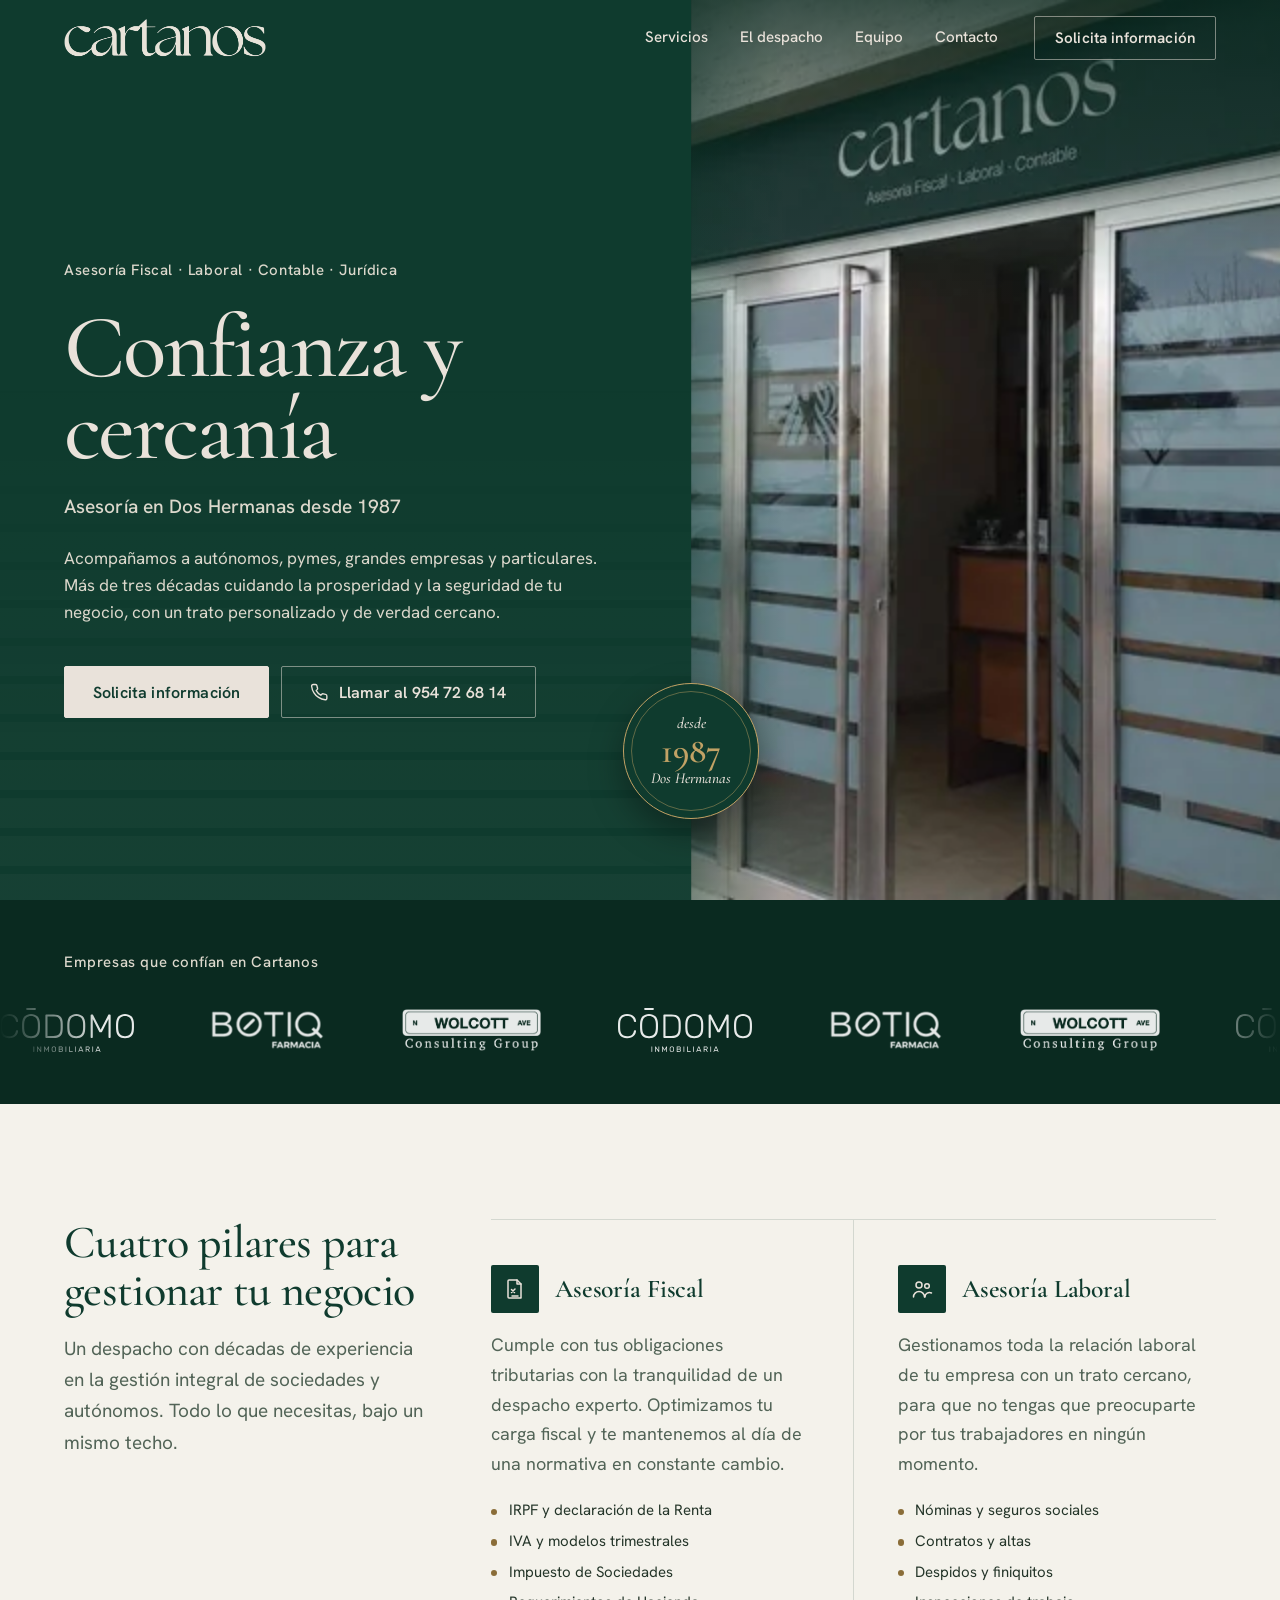
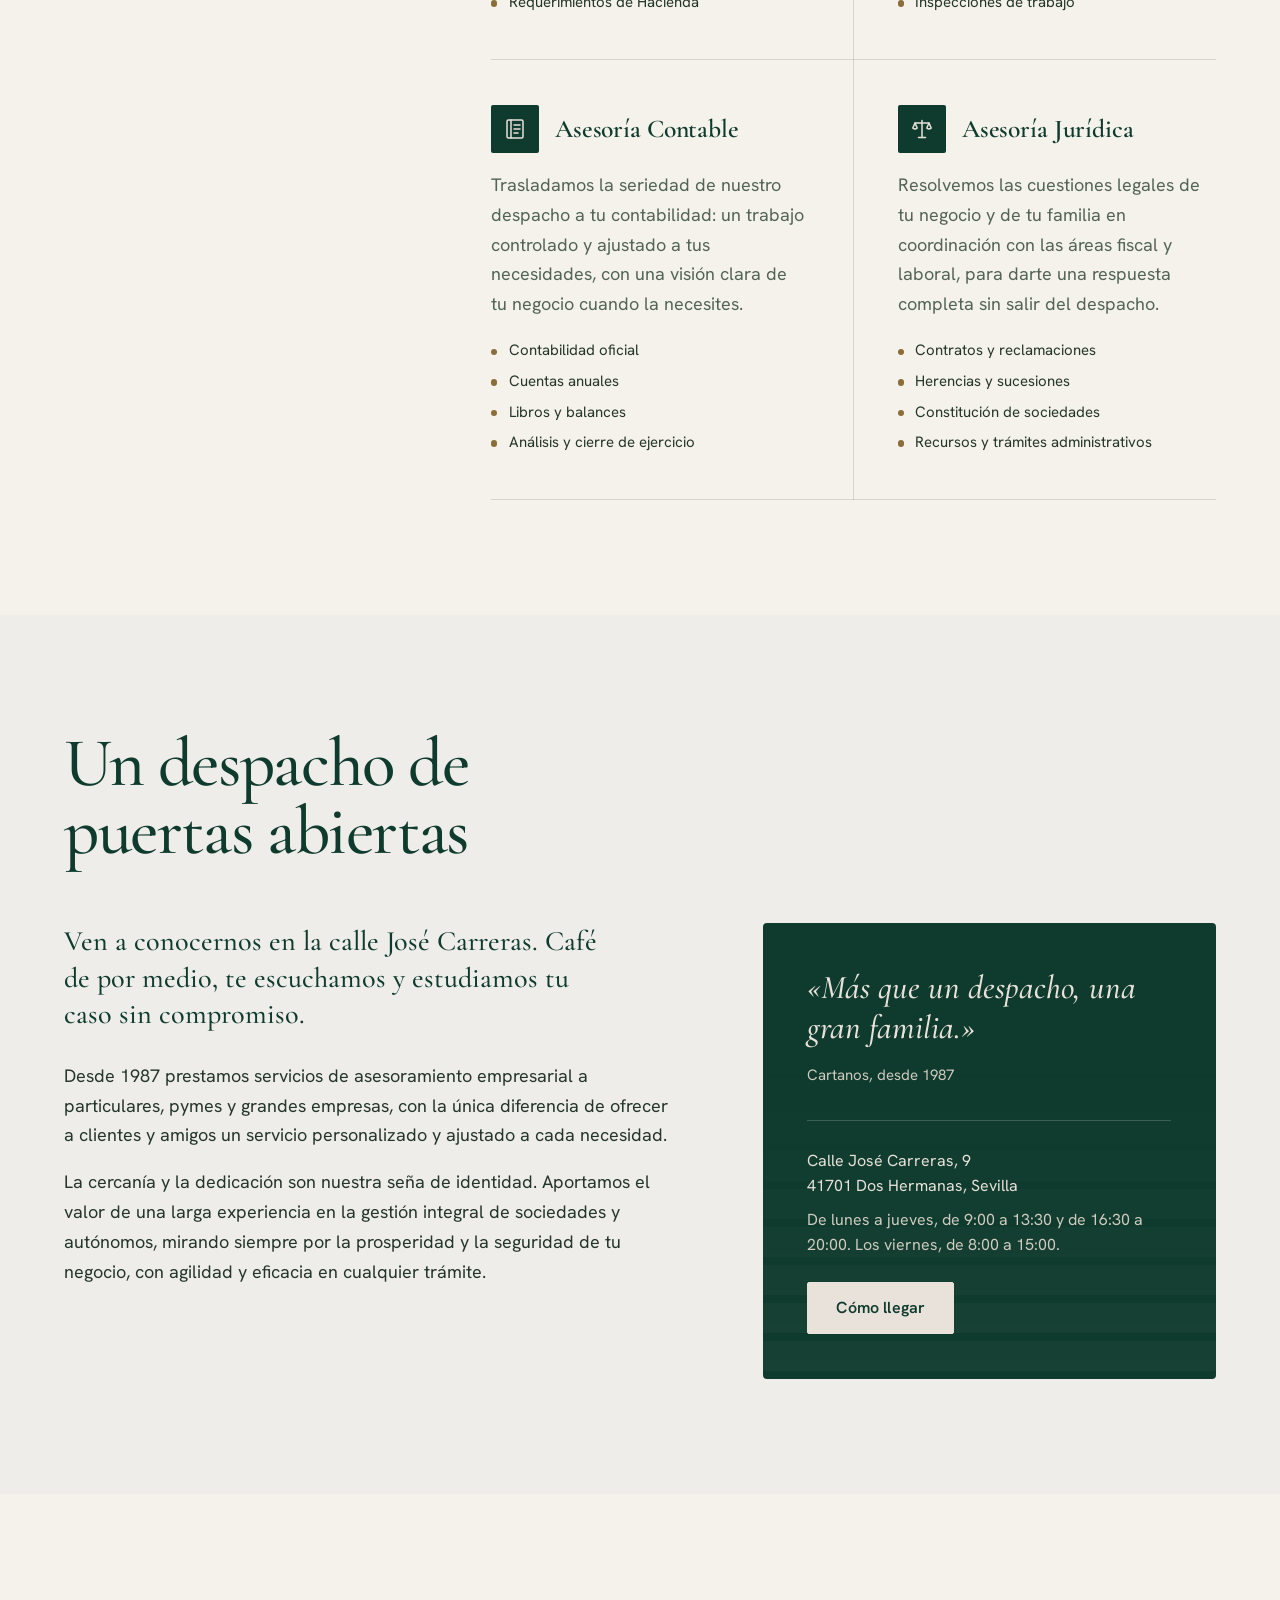
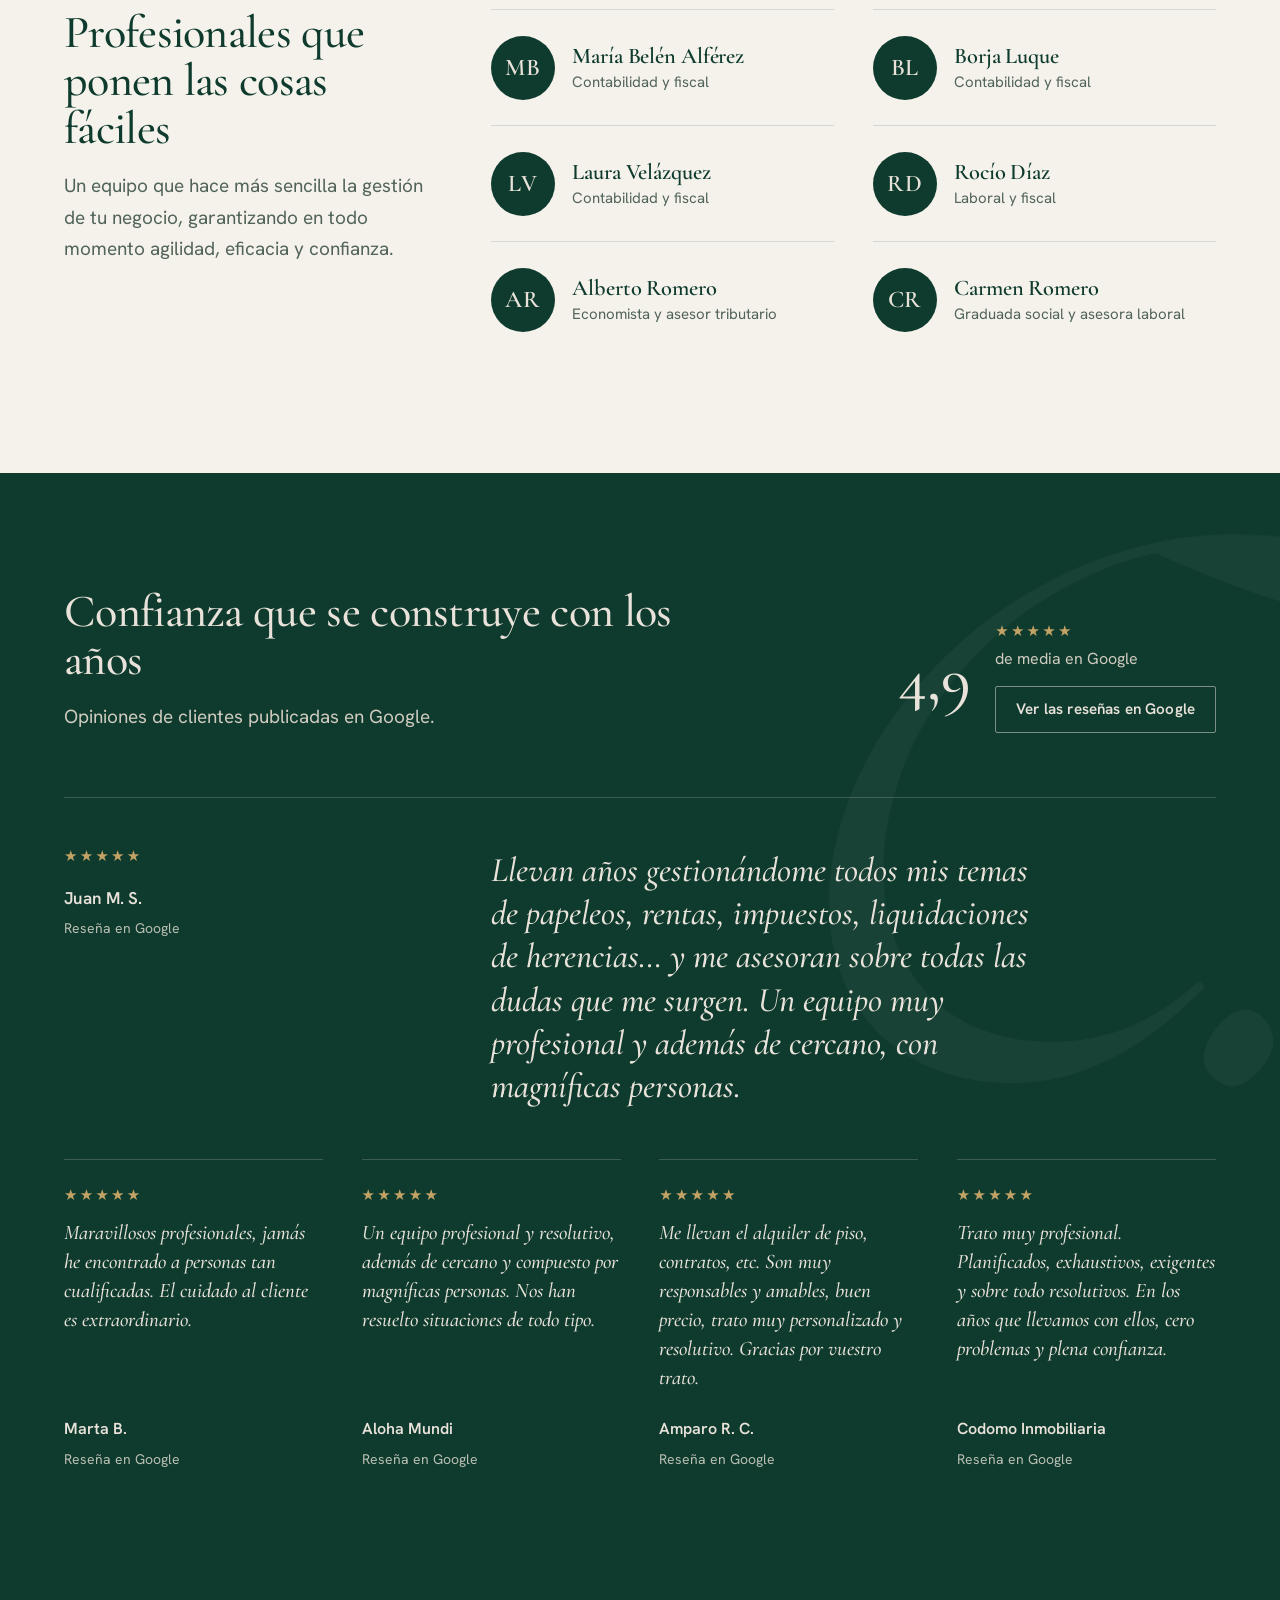
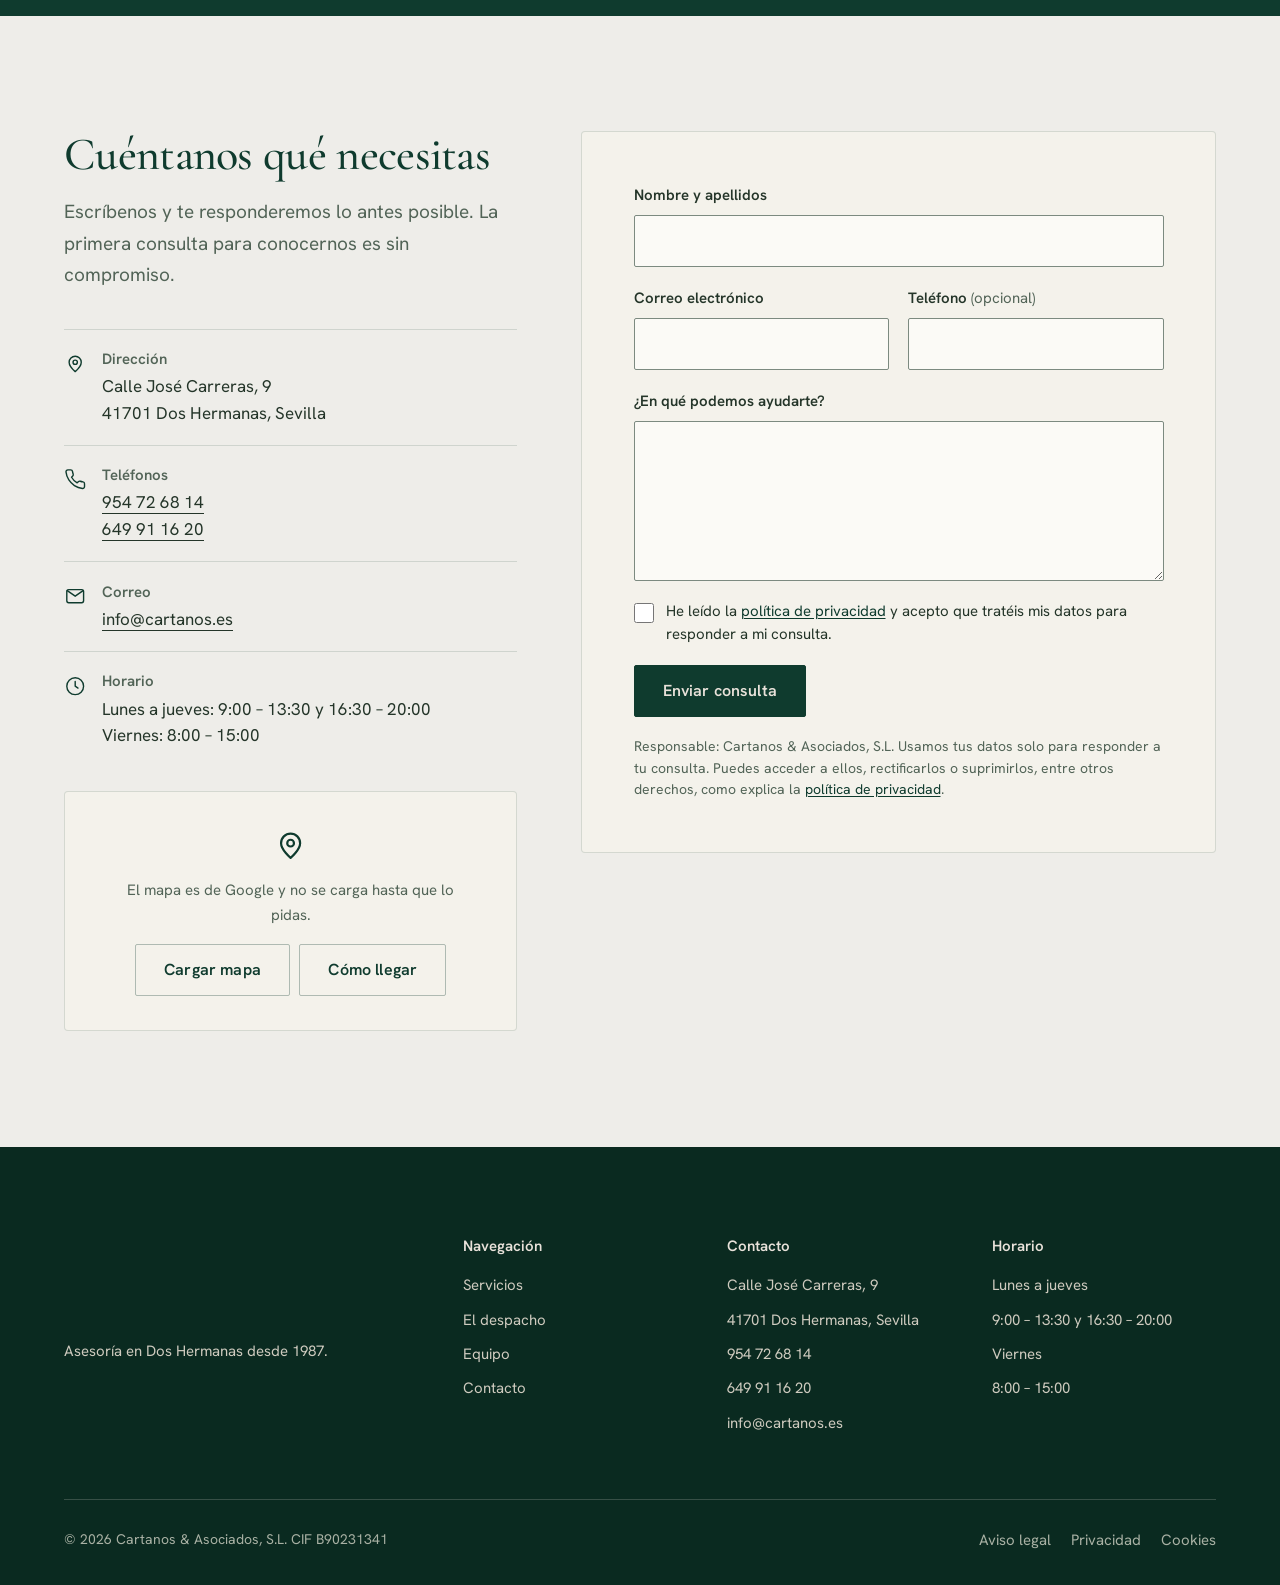
==== commit 82f7f8b6: "Versión en los enlaces a estilos y script Los navegadores guardaban los estilos anteriores y la cint" ====
--- a/index.html
+++ b/index.html
@@ -28,7 +28,7 @@
 
 <link rel="preload" href="assets/fonts/cormorant-garamond-500.woff2" as="font" type="font/woff2" crossorigin>
 <link rel="preload" href="assets/fonts/hanken-grotesk-400.woff2" as="font" type="font/woff2" crossorigin>
-<link rel="stylesheet" href="assets/css/estilos.css">
+<link rel="stylesheet" href="assets/css/estilos.css?v=b16cf67c">
 <script>document.documentElement.classList.add('js');</script>
 
 <script type="application/ld+json">
@@ -469,6 +469,6 @@
   </div>
 </footer>
 
-<script src="assets/js/web.js" defer></script>
+<script src="assets/js/web.js?v=05bbd802" defer></script>
 </body>
 </html>
--- a/assets/css/estilos.css
+++ b/assets/css/estilos.css
@@ -427,8 +427,8 @@
 .resena figcaption span { font-size: .875rem; color: #B9BFB3; }
 
 /* ---------- empresas que confían: cinta de logotipos ---------- */
-.clientes { position: relative; background: var(--verde); color: var(--crema); padding-block: clamp(2.25rem, 4.5vw, 3.5rem) clamp(2.75rem, 5.5vw, 4.5rem); }
-.clientes__titulo { padding-top: 2rem; border-top: 1px solid var(--linea-clara); margin-bottom: clamp(1.75rem, 3vw, 2.5rem); font-family: var(--sans); font-size: .9375rem; font-weight: 500; line-height: 1.4; letter-spacing: .04em; color: var(--crema-suave); }
+.clientes { position: relative; background: var(--verde-900); color: var(--crema); padding-block: clamp(2.25rem, 4.5vw, 3.25rem); }
+.clientes__titulo { margin-bottom: clamp(1.5rem, 2.75vw, 2.25rem); font-family: var(--sans); font-size: .9375rem; font-weight: 500; line-height: 1.4; letter-spacing: .04em; color: var(--crema-suave); }
 .clientes__pista { display: flex; overflow: hidden; -webkit-mask-image: linear-gradient(90deg, transparent, #000 8%, #000 92%, transparent); mask-image: linear-gradient(90deg, transparent, #000 8%, #000 92%, transparent); }
 /* dos listas iguales seguidas: cuando la primera ha salido entera, la segunda ocupa su sitio y el giro no se nota */
 .clientes__lista { --hueco: clamp(3rem, 6vw, 5.5rem); display: flex; flex: none; align-items: center; gap: var(--hueco); padding-right: var(--hueco); list-style: none; animation: clientes-pasan 58s linear infinite; }
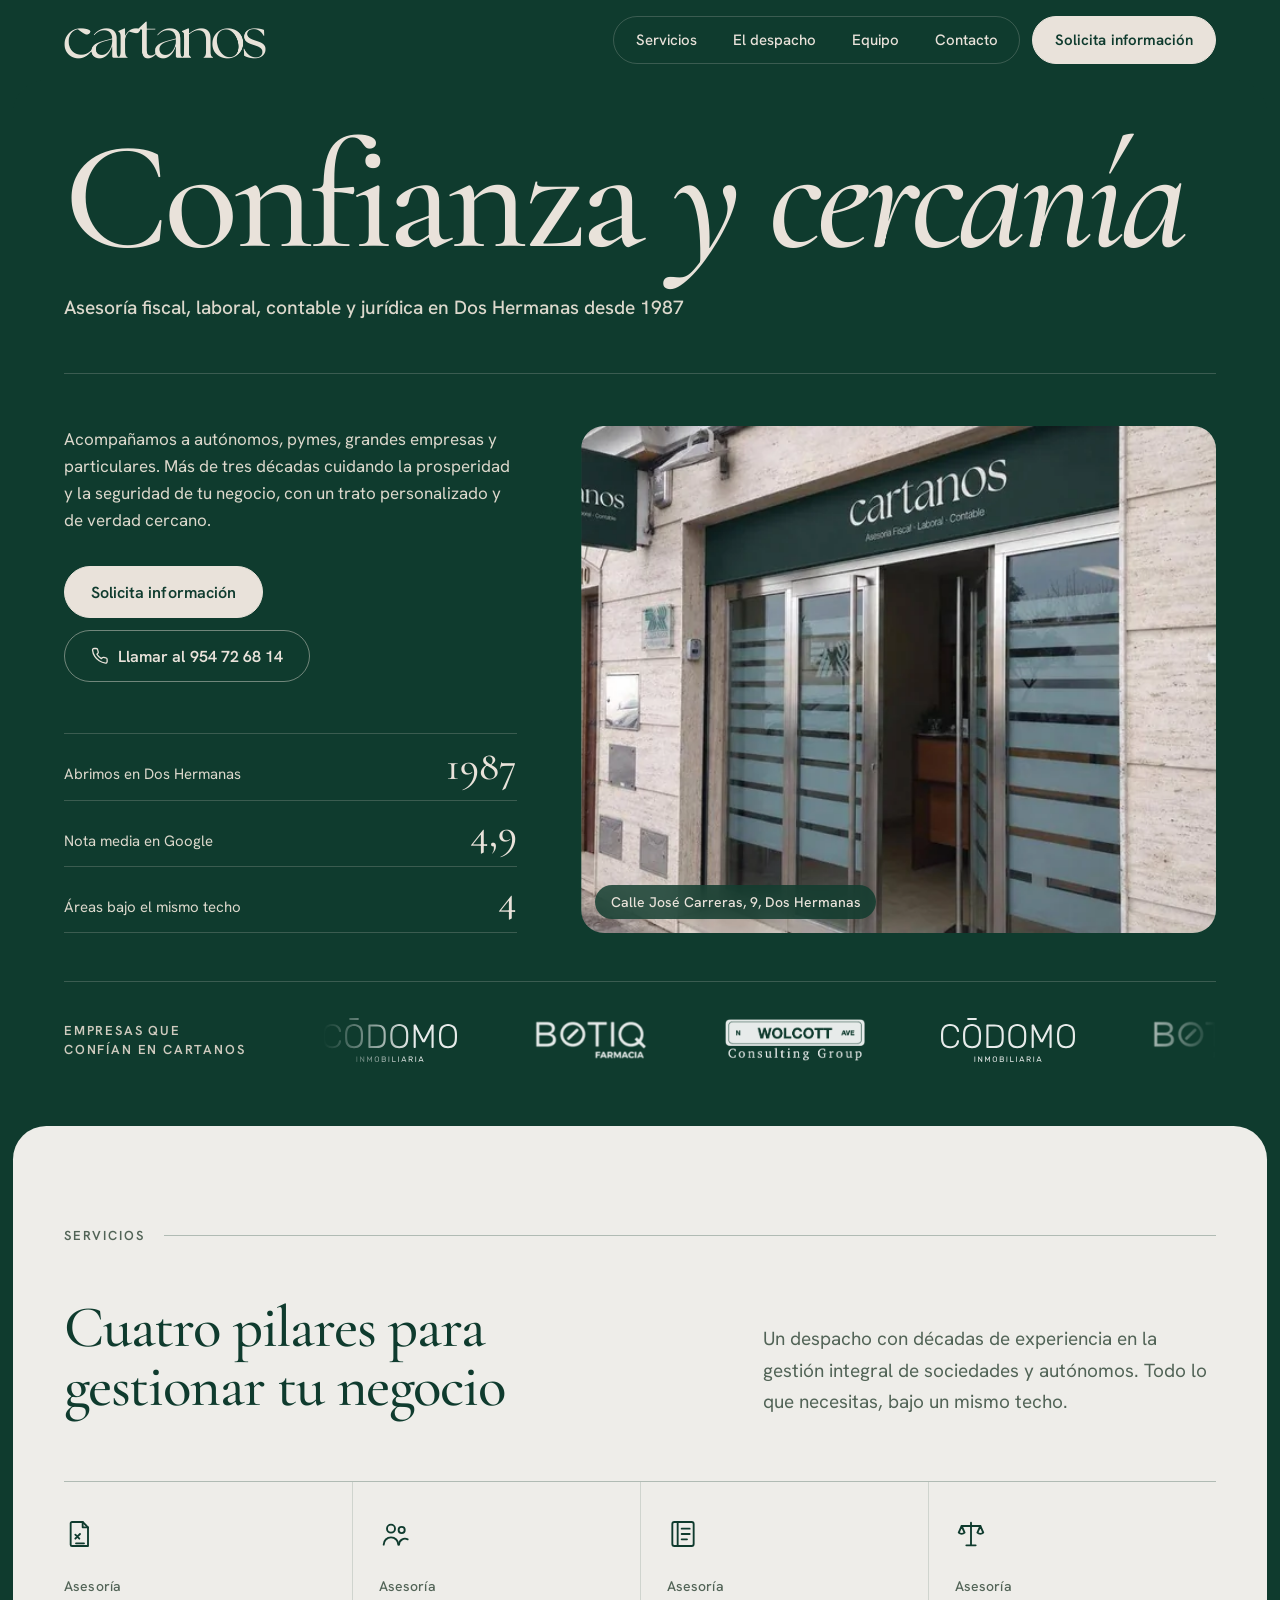
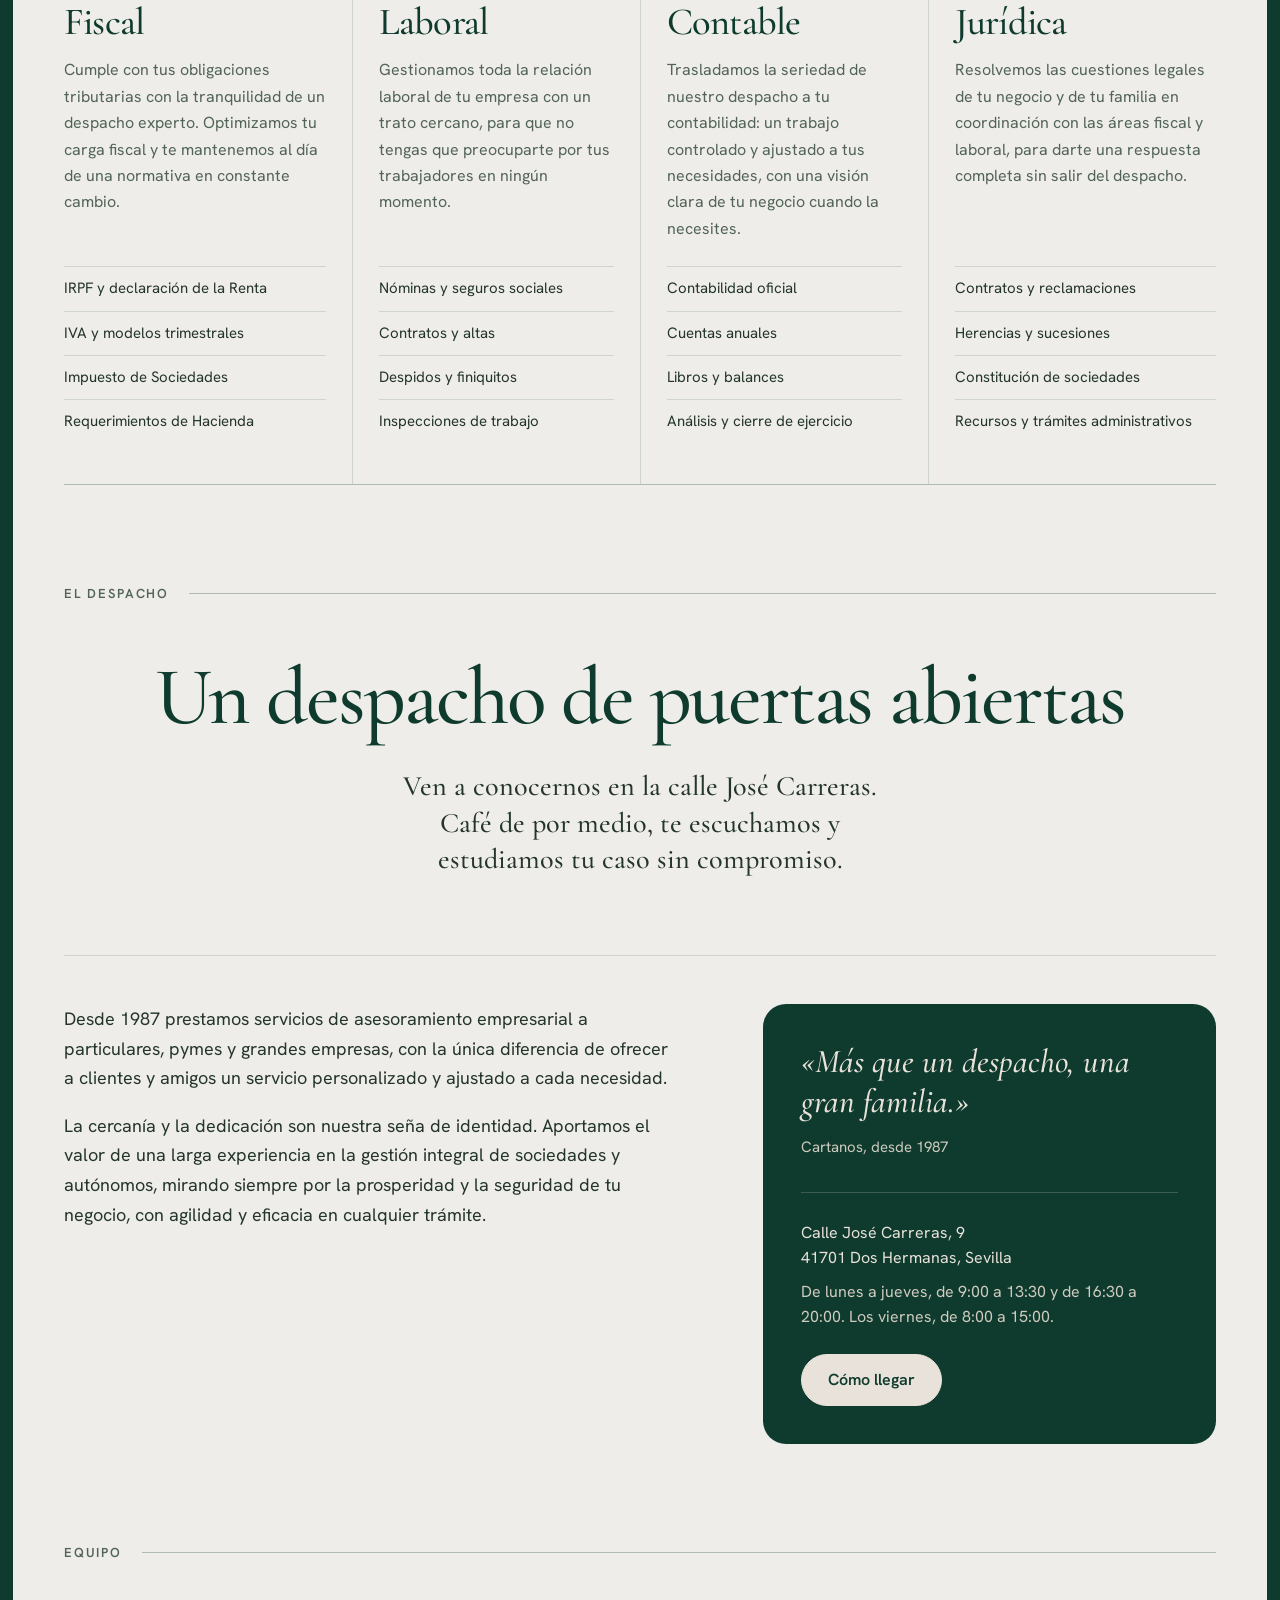
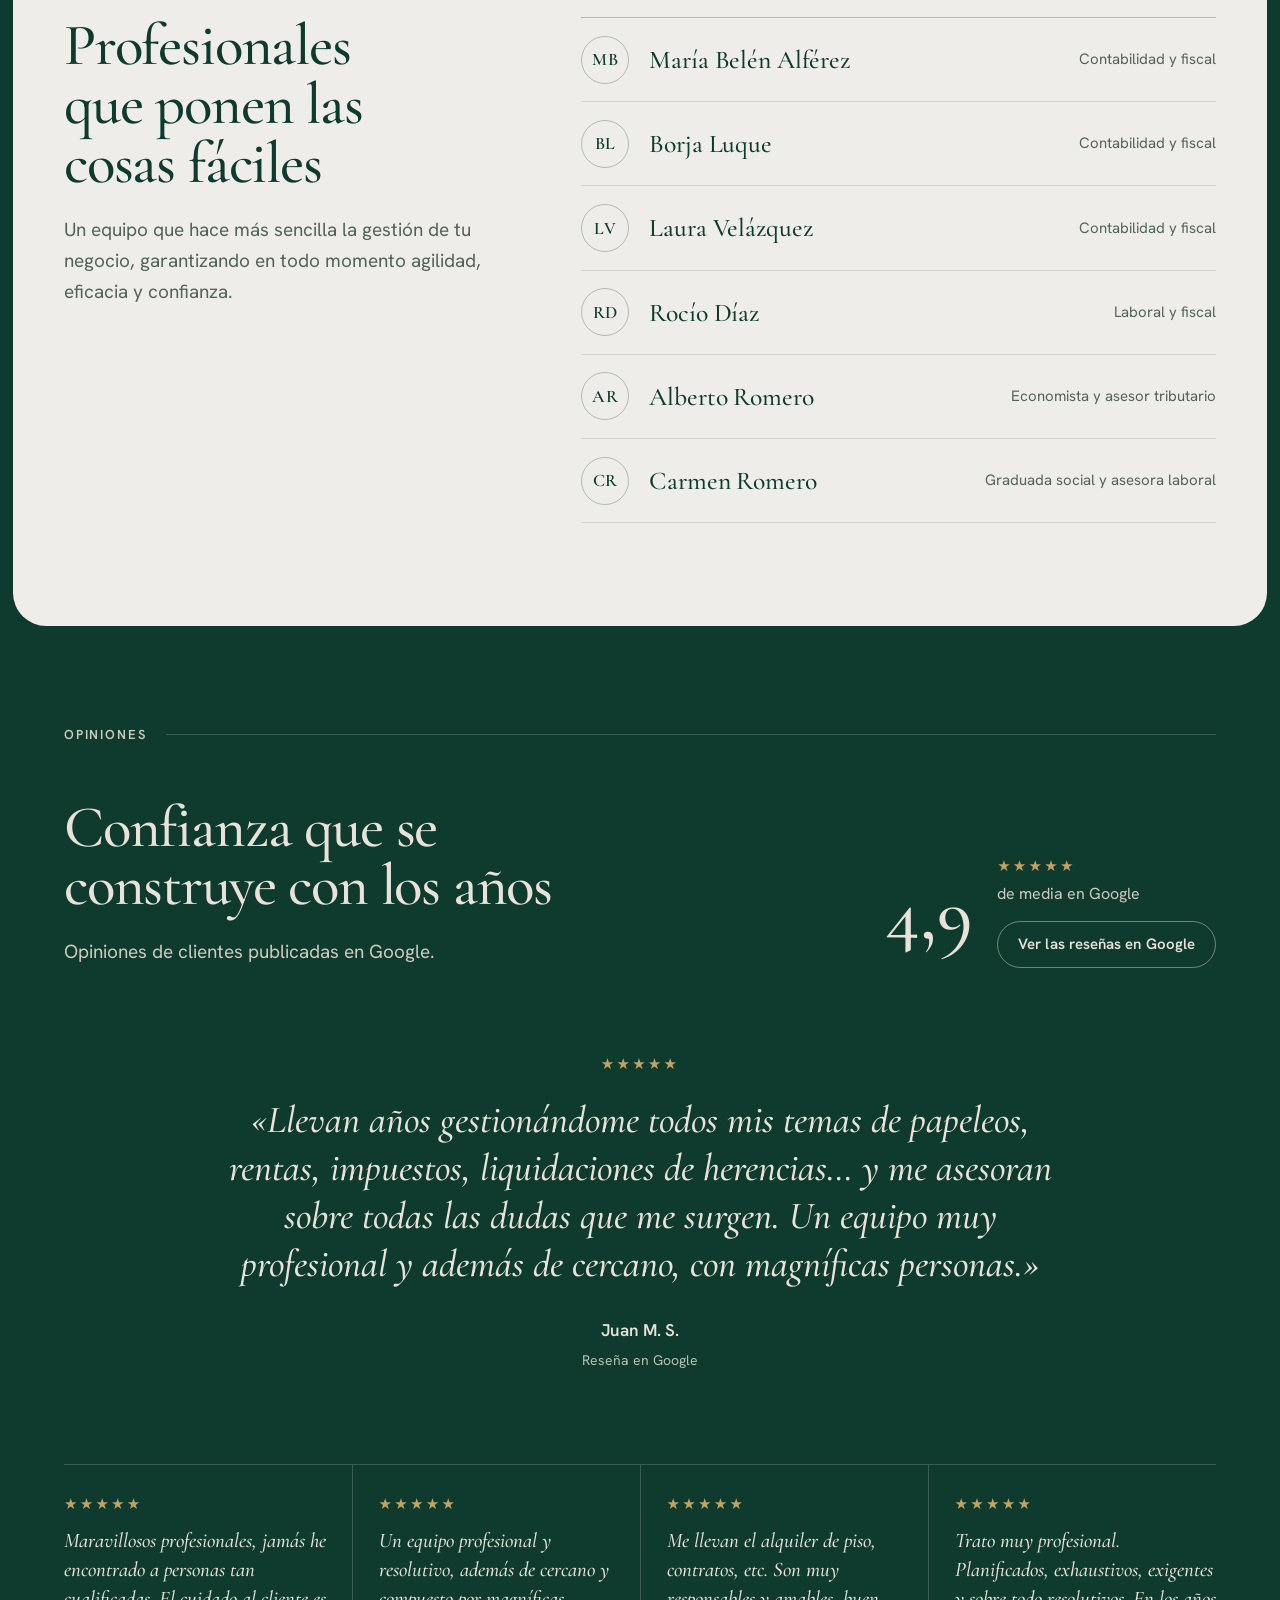
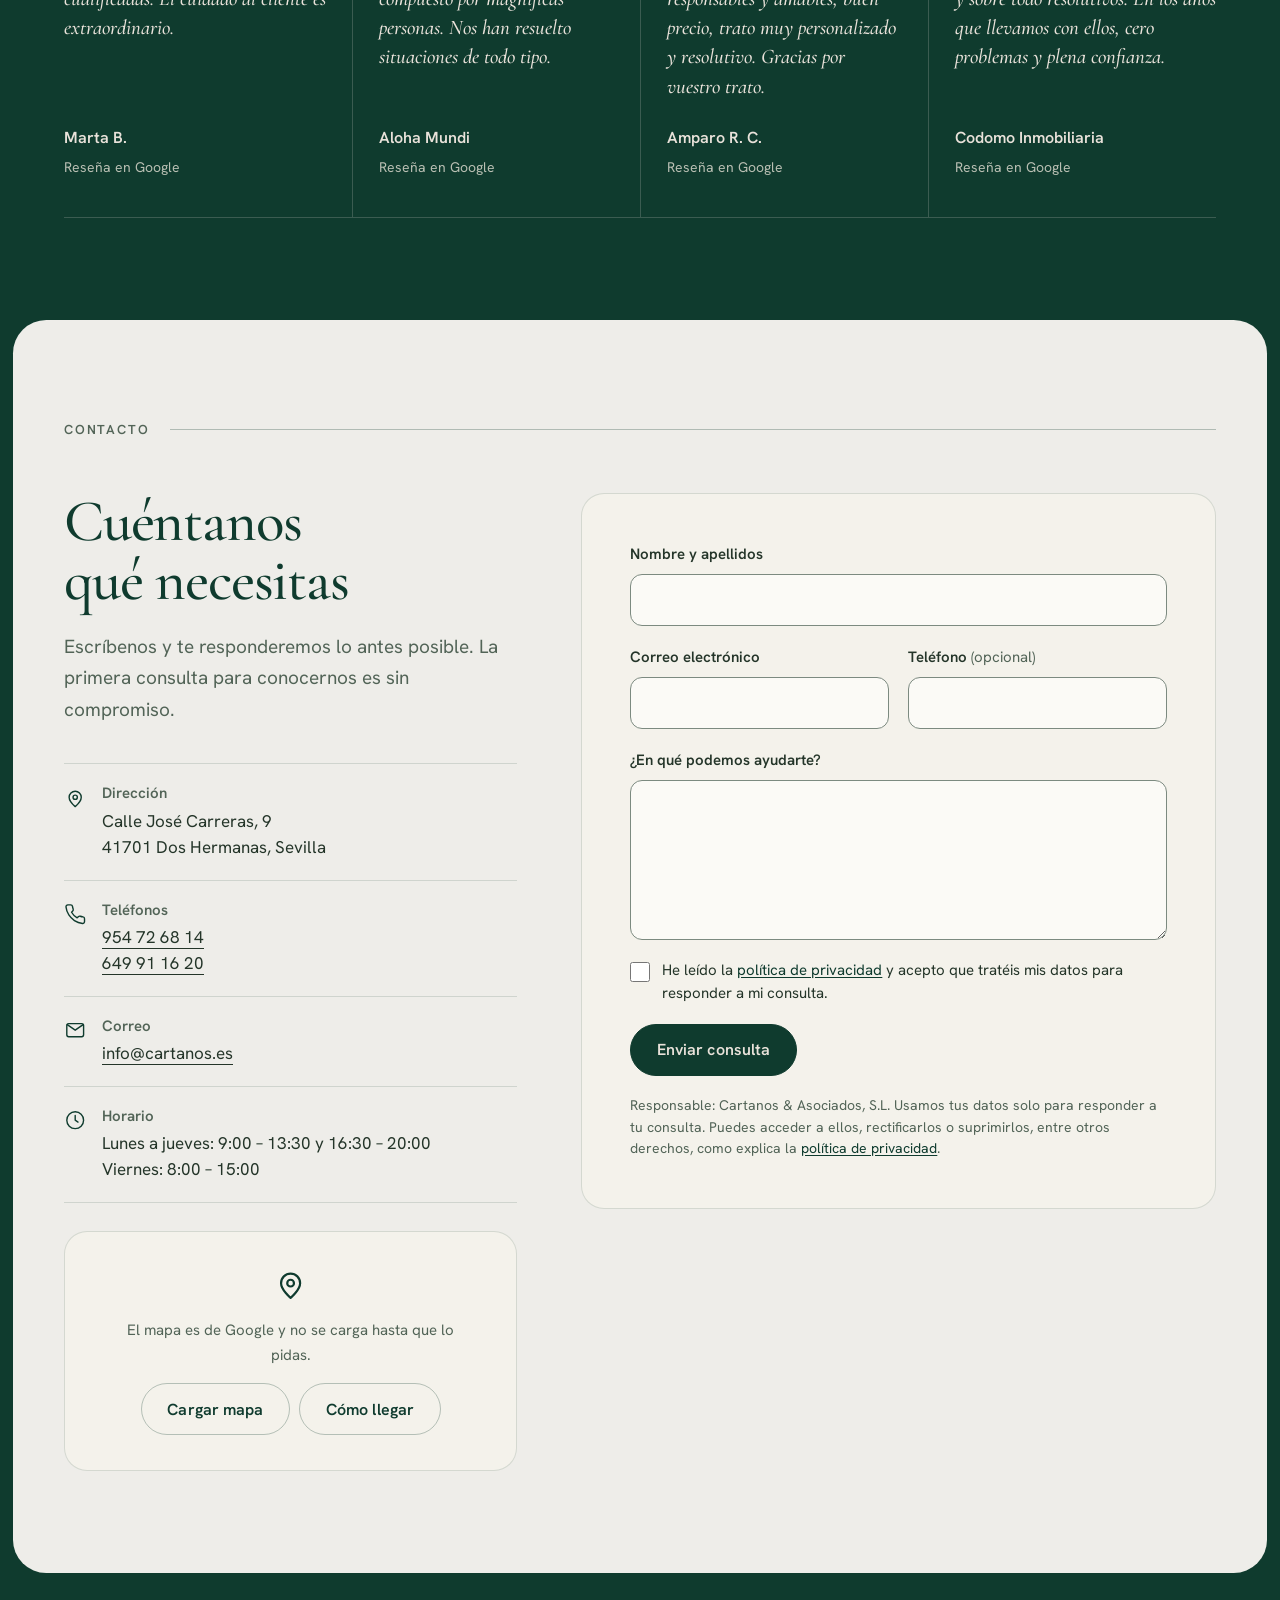
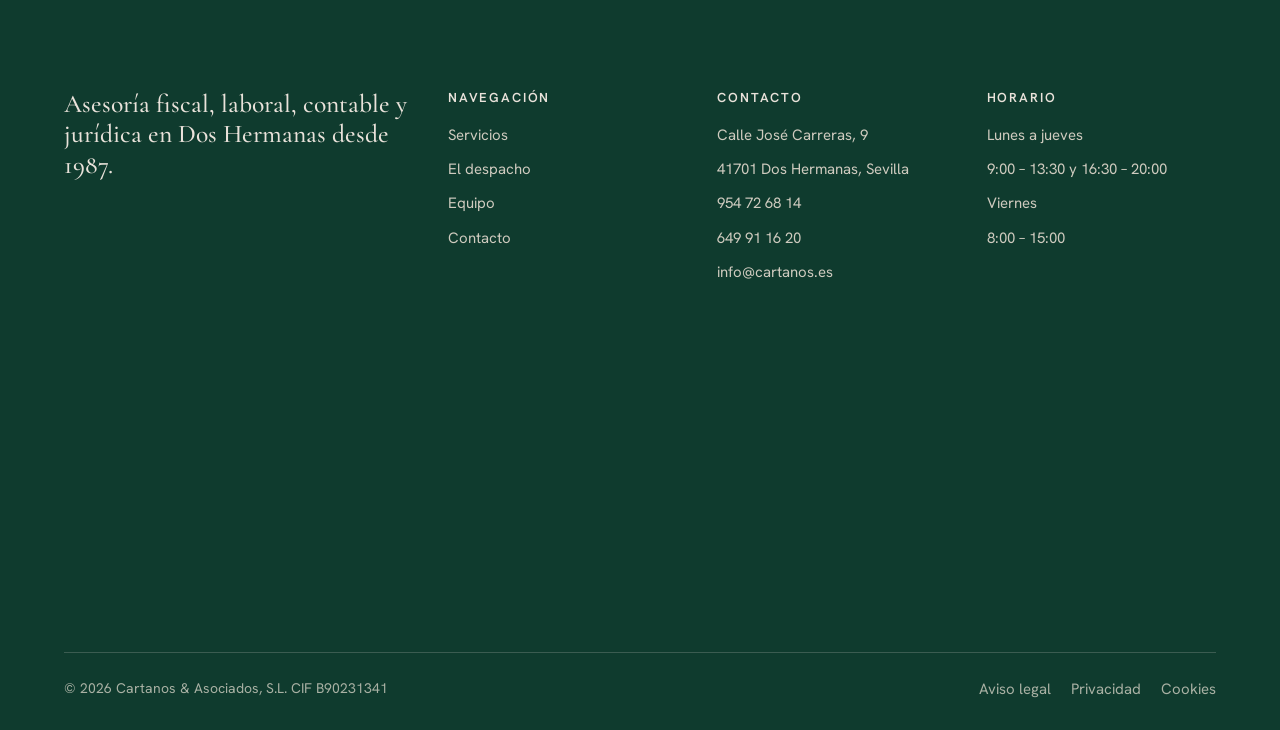
==== commit 2ad1a89d: "Rediseño editorial de la portada" ====
--- a/index.html
+++ b/index.html
@@ -27,8 +27,9 @@
 <link rel="apple-touch-icon" href="apple-touch-icon.png">
 
 <link rel="preload" href="assets/fonts/cormorant-garamond-500.woff2" as="font" type="font/woff2" crossorigin>
+<link rel="preload" href="assets/fonts/cormorant-garamond-500-italic.woff2" as="font" type="font/woff2" crossorigin>
 <link rel="preload" href="assets/fonts/hanken-grotesk-400.woff2" as="font" type="font/woff2" crossorigin>
-<link rel="stylesheet" href="assets/css/estilos.css?v=b16cf67c">
+<link rel="stylesheet" href="assets/css/web.css?v=710c8213">
 <script>document.documentElement.classList.add('js');</script>
 
 <script type="application/ld+json">
@@ -75,11 +76,10 @@
 <body>
 <a class="saltar" href="#contenido">Saltar al contenido</a>
 
-<header class="cabecera cabecera--sobre-portada">
+<header class="cabecera">
   <div class="contenedor cabecera__interior">
     <a class="marca" href="index.html" aria-label="Cartanos, página principal">
-      <img class="marca__verde" src="assets/img/logo-cartanos-verde.webp" width="800" height="152" alt="">
-      <img class="marca__crema" src="assets/img/logo-cartanos-crema.webp" width="800" height="152" alt="">
+      <img src="assets/img/logo-cartanos-crema.webp" width="800" height="152" alt="">
     </a>
 
     <nav class="menu" id="menu" aria-label="Principal">
@@ -92,7 +92,7 @@
         <li><a href="#equipo">Equipo</a></li>
         <li><a href="#contacto">Contacto</a></li>
       </ul>
-      <a class="boton boton--contorno" href="#contacto">Solicita información</a>
+      <a class="boton boton--crema menu__cta" href="#contacto">Solicita información</a>
       <div class="menu__extra">
         <p>Llámanos al <a href="tel:+34954726814">954&nbsp;72&nbsp;68&nbsp;14</a></p>
         <p>o al <a href="tel:+34649911620">649&nbsp;91&nbsp;16&nbsp;20</a></p>
@@ -103,8 +103,9 @@
       <a class="boton-icono" href="tel:+34954726814" aria-label="Llamar al 954 72 68 14">
         <svg viewBox="0 0 24 24" aria-hidden="true"><path d="M22 16.92v3a2 2 0 0 1-2.18 2 19.79 19.79 0 0 1-8.63-3.07 19.5 19.5 0 0 1-6-6 19.79 19.79 0 0 1-3.07-8.67A2 2 0 0 1 4.11 2h3a2 2 0 0 1 2 1.72c.13.96.36 1.9.7 2.81a2 2 0 0 1-.45 2.11L8.09 9.91a16 16 0 0 0 6 6l1.27-1.27a2 2 0 0 1 2.11-.45c.91.34 1.85.57 2.81.7A2 2 0 0 1 22 16.92z"/></svg>
       </a>
-      <button class="boton-icono" id="abrirMenu" type="button" aria-expanded="false" aria-controls="menu" aria-label="Abrir menú">
-        <svg viewBox="0 0 24 24" aria-hidden="true"><path d="M4 7h16M4 12h16M4 17h16"/></svg>
+      <button class="boton-menu" id="abrirMenu" type="button" aria-expanded="false" aria-controls="menu">
+        <span class="boton-menu__texto">Menú</span>
+        <svg viewBox="0 0 24 24" aria-hidden="true"><path d="M4 9h16M4 15h16"/></svg>
       </button>
     </div>
   </div>
@@ -114,186 +115,194 @@
 <main id="contenido">
 
   <section class="portada sobre-verde" aria-labelledby="titulo-portada">
-    <div class="portada__texto">
-      <p class="portada__rotulo entrada entrada--1">Asesoría Fiscal · Laboral · Contable · Jurídica</p>
-      <h1 id="titulo-portada">
-        <span class="lema entrada entrada--2">Confianza y cercanía</span>
-        <span class="donde entrada entrada--3">Asesoría en Dos Hermanas desde 1987</span>
+    <div class="contenedor">
+      <h1 class="portada__titulo" id="titulo-portada">
+        <span class="lema entrada entrada--1"><span class="lema__recta">Confianza</span> <span class="lema__cursiva">y cercanía</span></span>
+        <span class="donde entrada entrada--2">Asesoría fiscal, laboral, contable y jurídica en Dos Hermanas desde 1987</span>
       </h1>
-      <p class="portada__intro entrada entrada--4">Acompañamos a autónomos, pymes, grandes empresas y particulares. Más de tres décadas cuidando la prosperidad y la seguridad de tu negocio, con un trato personalizado y de verdad cercano.</p>
-      <div class="portada__acciones entrada entrada--5">
-        <a class="boton boton--crema" href="#contacto">Solicita información</a>
-        <a class="boton boton--contorno-claro" href="tel:+34954726814">
-          <svg viewBox="0 0 24 24" aria-hidden="true"><path d="M22 16.92v3a2 2 0 0 1-2.18 2 19.79 19.79 0 0 1-8.63-3.07 19.5 19.5 0 0 1-6-6 19.79 19.79 0 0 1-3.07-8.67A2 2 0 0 1 4.11 2h3a2 2 0 0 1 2 1.72c.13.96.36 1.9.7 2.81a2 2 0 0 1-.45 2.11L8.09 9.91a16 16 0 0 0 6 6l1.27-1.27a2 2 0 0 1 2.11-.45c.91.34 1.85.57 2.81.7A2 2 0 0 1 22 16.92z"/></svg>
-          Llamar&nbsp;al&nbsp;954&nbsp;72&nbsp;68&nbsp;14
-        </a>
-      </div>
-    </div>
-
-    <div class="portada__foto">
-      <img src="assets/img/fachada-cartanos.webp"
-           srcset="assets/img/fachada-cartanos-800.webp 800w, assets/img/fachada-cartanos.webp 1200w"
-           sizes="(min-width: 1000px) 46vw, 100vw"
-           width="1200" height="675" fetchpriority="high"
-           alt="Entrada del despacho de Cartanos en la calle José Carreras, con el rótulo verde y la puerta abierta">
-      <div class="sello" aria-hidden="true">
-        <span>desde</span>
-        <span class="sello__ano">1987</span>
-        <span>Dos Hermanas</span>
+
+      <div class="portada__cuerpo">
+        <div class="portada__texto">
+          <p class="portada__intro entrada entrada--3">Acompañamos a autónomos, pymes, grandes empresas y particulares. Más de tres décadas cuidando la prosperidad y la seguridad de tu negocio, con un trato personalizado y de verdad cercano.</p>
+          <div class="portada__acciones entrada entrada--4">
+            <a class="boton boton--crema" href="#contacto">Solicita información</a>
+            <a class="boton boton--contorno-claro" href="tel:+34954726814">
+              <svg viewBox="0 0 24 24" aria-hidden="true"><path d="M22 16.92v3a2 2 0 0 1-2.18 2 19.79 19.79 0 0 1-8.63-3.07 19.5 19.5 0 0 1-6-6 19.79 19.79 0 0 1-3.07-8.67A2 2 0 0 1 4.11 2h3a2 2 0 0 1 2 1.72c.13.96.36 1.9.7 2.81a2 2 0 0 1-.45 2.11L8.09 9.91a16 16 0 0 0 6 6l1.27-1.27a2 2 0 0 1 2.11-.45c.91.34 1.85.57 2.81.7A2 2 0 0 1 22 16.92z"/></svg>
+              Llamar&nbsp;al&nbsp;954&nbsp;72&nbsp;68&nbsp;14
+            </a>
+          </div>
+          <dl class="libro entrada entrada--5">
+            <div class="libro__fila"><dt>Abrimos en Dos Hermanas</dt><dd>1987</dd></div>
+            <div class="libro__fila"><dt>Nota media en Google</dt><dd>4,9</dd></div>
+            <div class="libro__fila"><dt>Áreas bajo el mismo techo</dt><dd>4</dd></div>
+          </dl>
+        </div>
+
+        <figure class="portada__foto">
+          <img src="assets/img/fachada-cartanos.webp"
+               srcset="assets/img/fachada-cartanos-800.webp 800w, assets/img/fachada-cartanos.webp 1200w"
+               sizes="(min-width: 1000px) 56vw, 100vw"
+               width="1200" height="675" fetchpriority="high"
+               alt="Entrada del despacho de Cartanos en la calle José Carreras, con el rótulo verde y la puerta abierta">
+          <figcaption>Calle José Carreras, 9, Dos Hermanas</figcaption>
+        </figure>
       </div>
     </div>
   </section>
 
   <section class="clientes sobre-verde" aria-labelledby="titulo-clientes">
     <div class="contenedor">
-      <h2 class="clientes__titulo" id="titulo-clientes">Empresas que confían en Cartanos</h2>
-    </div>
-    <div class="clientes__pista">
-      <ul class="clientes__lista">
-        <li class="cliente--codomo"><img src="assets/img/clientes/codomo.svg" width="255" height="84" alt="Códomo Inmobiliaria" decoding="async"></li>
-        <li class="cliente--botiq"><img src="assets/img/clientes/botiq.png" width="286" height="100" alt="Botiq Farmacia" decoding="async"></li>
-        <li class="cliente--wolcott"><img src="assets/img/clientes/wolcott.png" width="333" height="100" alt="Wolcott Consulting Group" decoding="async"></li>
-        <li class="cliente--codomo clientes__rep" aria-hidden="true"><img src="assets/img/clientes/codomo.svg" width="255" height="84" alt="" decoding="async"></li>
-        <li class="cliente--botiq clientes__rep" aria-hidden="true"><img src="assets/img/clientes/botiq.png" width="286" height="100" alt="" decoding="async"></li>
-        <li class="cliente--wolcott clientes__rep" aria-hidden="true"><img src="assets/img/clientes/wolcott.png" width="333" height="100" alt="" decoding="async"></li>
-        <li class="cliente--codomo clientes__rep" aria-hidden="true"><img src="assets/img/clientes/codomo.svg" width="255" height="84" alt="" decoding="async"></li>
-        <li class="cliente--botiq clientes__rep" aria-hidden="true"><img src="assets/img/clientes/botiq.png" width="286" height="100" alt="" decoding="async"></li>
-        <li class="cliente--wolcott clientes__rep" aria-hidden="true"><img src="assets/img/clientes/wolcott.png" width="333" height="100" alt="" decoding="async"></li>
-        <li class="cliente--codomo clientes__rep" aria-hidden="true"><img src="assets/img/clientes/codomo.svg" width="255" height="84" alt="" decoding="async"></li>
-        <li class="cliente--botiq clientes__rep" aria-hidden="true"><img src="assets/img/clientes/botiq.png" width="286" height="100" alt="" decoding="async"></li>
-        <li class="cliente--wolcott clientes__rep" aria-hidden="true"><img src="assets/img/clientes/wolcott.png" width="333" height="100" alt="" decoding="async"></li>
-      </ul>
-      <ul class="clientes__lista" aria-hidden="true">
-        <li class="cliente--codomo clientes__rep" aria-hidden="true"><img src="assets/img/clientes/codomo.svg" width="255" height="84" alt="" decoding="async"></li>
-        <li class="cliente--botiq clientes__rep" aria-hidden="true"><img src="assets/img/clientes/botiq.png" width="286" height="100" alt="" decoding="async"></li>
-        <li class="cliente--wolcott clientes__rep" aria-hidden="true"><img src="assets/img/clientes/wolcott.png" width="333" height="100" alt="" decoding="async"></li>
-        <li class="cliente--codomo clientes__rep" aria-hidden="true"><img src="assets/img/clientes/codomo.svg" width="255" height="84" alt="" decoding="async"></li>
-        <li class="cliente--botiq clientes__rep" aria-hidden="true"><img src="assets/img/clientes/botiq.png" width="286" height="100" alt="" decoding="async"></li>
-        <li class="cliente--wolcott clientes__rep" aria-hidden="true"><img src="assets/img/clientes/wolcott.png" width="333" height="100" alt="" decoding="async"></li>
-        <li class="cliente--codomo clientes__rep" aria-hidden="true"><img src="assets/img/clientes/codomo.svg" width="255" height="84" alt="" decoding="async"></li>
-        <li class="cliente--botiq clientes__rep" aria-hidden="true"><img src="assets/img/clientes/botiq.png" width="286" height="100" alt="" decoding="async"></li>
-        <li class="cliente--wolcott clientes__rep" aria-hidden="true"><img src="assets/img/clientes/wolcott.png" width="333" height="100" alt="" decoding="async"></li>
-        <li class="cliente--codomo clientes__rep" aria-hidden="true"><img src="assets/img/clientes/codomo.svg" width="255" height="84" alt="" decoding="async"></li>
-        <li class="cliente--botiq clientes__rep" aria-hidden="true"><img src="assets/img/clientes/botiq.png" width="286" height="100" alt="" decoding="async"></li>
-        <li class="cliente--wolcott clientes__rep" aria-hidden="true"><img src="assets/img/clientes/wolcott.png" width="333" height="100" alt="" decoding="async"></li>
-      </ul>
+      <div class="clientes__interior">
+        <h2 class="clientes__titulo" id="titulo-clientes">Empresas que confían en Cartanos</h2>
+        <div class="clientes__pista">
+          <ul class="clientes__lista">
+            <li class="cliente--codomo"><img src="assets/img/clientes/codomo.svg" width="255" height="84" alt="Códomo Inmobiliaria" decoding="async"></li>
+            <li class="cliente--botiq"><img src="assets/img/clientes/botiq.png" width="286" height="100" alt="Botiq Farmacia" decoding="async"></li>
+            <li class="cliente--wolcott"><img src="assets/img/clientes/wolcott.png" width="333" height="100" alt="Wolcott Consulting Group" decoding="async"></li>
+            <li class="cliente--codomo clientes__rep" aria-hidden="true"><img src="assets/img/clientes/codomo.svg" width="255" height="84" alt="" decoding="async"></li>
+            <li class="cliente--botiq clientes__rep" aria-hidden="true"><img src="assets/img/clientes/botiq.png" width="286" height="100" alt="" decoding="async"></li>
+            <li class="cliente--wolcott clientes__rep" aria-hidden="true"><img src="assets/img/clientes/wolcott.png" width="333" height="100" alt="" decoding="async"></li>
+            <li class="cliente--codomo clientes__rep" aria-hidden="true"><img src="assets/img/clientes/codomo.svg" width="255" height="84" alt="" decoding="async"></li>
+            <li class="cliente--botiq clientes__rep" aria-hidden="true"><img src="assets/img/clientes/botiq.png" width="286" height="100" alt="" decoding="async"></li>
+            <li class="cliente--wolcott clientes__rep" aria-hidden="true"><img src="assets/img/clientes/wolcott.png" width="333" height="100" alt="" decoding="async"></li>
+            <li class="cliente--codomo clientes__rep" aria-hidden="true"><img src="assets/img/clientes/codomo.svg" width="255" height="84" alt="" decoding="async"></li>
+            <li class="cliente--botiq clientes__rep" aria-hidden="true"><img src="assets/img/clientes/botiq.png" width="286" height="100" alt="" decoding="async"></li>
+            <li class="cliente--wolcott clientes__rep" aria-hidden="true"><img src="assets/img/clientes/wolcott.png" width="333" height="100" alt="" decoding="async"></li>
+          </ul>
+          <ul class="clientes__lista" aria-hidden="true">
+            <li class="cliente--codomo clientes__rep" aria-hidden="true"><img src="assets/img/clientes/codomo.svg" width="255" height="84" alt="" decoding="async"></li>
+            <li class="cliente--botiq clientes__rep" aria-hidden="true"><img src="assets/img/clientes/botiq.png" width="286" height="100" alt="" decoding="async"></li>
+            <li class="cliente--wolcott clientes__rep" aria-hidden="true"><img src="assets/img/clientes/wolcott.png" width="333" height="100" alt="" decoding="async"></li>
+            <li class="cliente--codomo clientes__rep" aria-hidden="true"><img src="assets/img/clientes/codomo.svg" width="255" height="84" alt="" decoding="async"></li>
+            <li class="cliente--botiq clientes__rep" aria-hidden="true"><img src="assets/img/clientes/botiq.png" width="286" height="100" alt="" decoding="async"></li>
+            <li class="cliente--wolcott clientes__rep" aria-hidden="true"><img src="assets/img/clientes/wolcott.png" width="333" height="100" alt="" decoding="async"></li>
+            <li class="cliente--codomo clientes__rep" aria-hidden="true"><img src="assets/img/clientes/codomo.svg" width="255" height="84" alt="" decoding="async"></li>
+            <li class="cliente--botiq clientes__rep" aria-hidden="true"><img src="assets/img/clientes/botiq.png" width="286" height="100" alt="" decoding="async"></li>
+            <li class="cliente--wolcott clientes__rep" aria-hidden="true"><img src="assets/img/clientes/wolcott.png" width="333" height="100" alt="" decoding="async"></li>
+            <li class="cliente--codomo clientes__rep" aria-hidden="true"><img src="assets/img/clientes/codomo.svg" width="255" height="84" alt="" decoding="async"></li>
+            <li class="cliente--botiq clientes__rep" aria-hidden="true"><img src="assets/img/clientes/botiq.png" width="286" height="100" alt="" decoding="async"></li>
+            <li class="cliente--wolcott clientes__rep" aria-hidden="true"><img src="assets/img/clientes/wolcott.png" width="333" height="100" alt="" decoding="async"></li>
+          </ul>
+        </div>
+      </div>
     </div>
   </section>
 
-  <section class="seccion seccion--marfil" id="servicios" aria-labelledby="titulo-servicios">
-    <div class="contenedor rejilla-lateral">
-      <div class="encabezado lateral-fijo">
-        <h2 id="titulo-servicios">Cuatro pilares para gestionar tu negocio</h2>
-        <p>Un despacho con décadas de experiencia en la gestión integral de sociedades y autónomos. Todo lo que necesitas, bajo un mismo techo.</p>
-      </div>
-
-      <div class="areas">
-        <article class="area">
-          <div class="area__cabeza">
+  <div class="hoja">
+
+    <section class="seccion" id="servicios" aria-labelledby="titulo-servicios">
+      <div class="contenedor">
+        <p class="rotulo" aria-hidden="true">Servicios</p>
+        <div class="encabezado encabezado--partido">
+          <h2 id="titulo-servicios">Cuatro pilares para gestionar tu negocio</h2>
+          <p>Un despacho con décadas de experiencia en la gestión integral de sociedades y autónomos. Todo lo que necesitas, bajo un mismo techo.</p>
+        </div>
+
+        <div class="areas">
+          <article class="area">
             <span class="area__icono" aria-hidden="true"><svg viewBox="0 0 24 24"><path d="M7 3h7l4 4v14H6a1 1 0 0 1-1-1V4a1 1 0 0 1 1-1z"/><path d="M14 3v4h4"/><path d="M8.5 12.5l3 3M12 12l-3.5 3.5"/><path d="M9 19h6"/></svg></span>
-            <h3>Asesoría Fiscal</h3>
-          </div>
-          <p>Cumple con tus obligaciones tributarias con la tranquilidad de un despacho experto. Optimizamos tu carga fiscal y te mantenemos al día de una normativa en constante cambio.</p>
-          <ul>
-            <li>IRPF y declaración de la Renta</li>
-            <li>IVA y modelos trimestrales</li>
-            <li>Impuesto de Sociedades</li>
-            <li>Requerimientos de Hacienda</li>
-          </ul>
-        </article>
-
-        <article class="area">
-          <div class="area__cabeza">
+            <h3><span class="area__tipo">Asesoría</span> Fiscal</h3>
+            <p>Cumple con tus obligaciones tributarias con la tranquilidad de un despacho experto. Optimizamos tu carga fiscal y te mantenemos al día de una normativa en constante cambio.</p>
+            <ul>
+              <li>IRPF y declaración de la Renta</li>
+              <li>IVA y modelos trimestrales</li>
+              <li>Impuesto de Sociedades</li>
+              <li>Requerimientos de Hacienda</li>
+            </ul>
+          </article>
+
+          <article class="area">
             <span class="area__icono" aria-hidden="true"><svg viewBox="0 0 24 24"><circle cx="9" cy="8" r="3"/><path d="M3.5 20a5.5 5.5 0 0 1 11 0"/><circle cx="17" cy="9" r="2.3"/><path d="M15 20a4.5 4.5 0 0 1 6.5-4"/></svg></span>
-            <h3>Asesoría Laboral</h3>
-          </div>
-          <p>Gestionamos toda la relación laboral de tu empresa con un trato cercano, para que no tengas que preocuparte por tus trabajadores en ningún momento.</p>
-          <ul>
-            <li>Nóminas y seguros sociales</li>
-            <li>Contratos y altas</li>
-            <li>Despidos y finiquitos</li>
-            <li>Inspecciones de trabajo</li>
-          </ul>
-        </article>
-
-        <article class="area">
-          <div class="area__cabeza">
+            <h3><span class="area__tipo">Asesoría</span> Laboral</h3>
+            <p>Gestionamos toda la relación laboral de tu empresa con un trato cercano, para que no tengas que preocuparte por tus trabajadores en ningún momento.</p>
+            <ul>
+              <li>Nóminas y seguros sociales</li>
+              <li>Contratos y altas</li>
+              <li>Despidos y finiquitos</li>
+              <li>Inspecciones de trabajo</li>
+            </ul>
+          </article>
+
+          <article class="area">
             <span class="area__icono" aria-hidden="true"><svg viewBox="0 0 24 24"><rect x="4" y="3" width="16" height="18" rx="1.5"/><path d="M8 3v18"/><path d="M11 8h6M11 12h6M11 16h4"/></svg></span>
-            <h3>Asesoría Contable</h3>
-          </div>
-          <p>Trasladamos la seriedad de nuestro despacho a tu contabilidad: un trabajo controlado y ajustado a tus necesidades, con una visión clara de tu negocio cuando la necesites.</p>
-          <ul>
-            <li>Contabilidad oficial</li>
-            <li>Cuentas anuales</li>
-            <li>Libros y balances</li>
-            <li>Análisis y cierre de ejercicio</li>
-          </ul>
-        </article>
-
-        <article class="area">
-          <div class="area__cabeza">
+            <h3><span class="area__tipo">Asesoría</span> Contable</h3>
+            <p>Trasladamos la seriedad de nuestro despacho a tu contabilidad: un trabajo controlado y ajustado a tus necesidades, con una visión clara de tu negocio cuando la necesites.</p>
+            <ul>
+              <li>Contabilidad oficial</li>
+              <li>Cuentas anuales</li>
+              <li>Libros y balances</li>
+              <li>Análisis y cierre de ejercicio</li>
+            </ul>
+          </article>
+
+          <article class="area">
             <span class="area__icono" aria-hidden="true"><svg viewBox="0 0 24 24"><path d="M12 3.5v17M8.5 20.5h7M5 6h14"/><path d="M5 6l-2.2 5a3.2 3.2 0 0 0 4.4 0L5 6zM19 6l-2.2 5a3.2 3.2 0 0 0 4.4 0L19 6z"/></svg></span>
-            <h3>Asesoría Jurídica</h3>
-          </div>
-          <p>Resolvemos las cuestiones legales de tu negocio y de tu familia en coordinación con las áreas fiscal y laboral, para darte una respuesta completa sin salir del despacho.</p>
-          <ul>
-            <li>Contratos y reclamaciones</li>
-            <li>Herencias y sucesiones</li>
-            <li>Constitución de sociedades</li>
-            <li>Recursos y trámites administrativos</li>
-          </ul>
-        </article>
-      </div>
-    </div>
-  </section>
-
-  <section class="seccion" id="despacho" aria-labelledby="titulo-despacho">
-    <div class="contenedor">
-      <h2 class="despacho__titulo" id="titulo-despacho">Un despacho de puertas abiertas</h2>
-      <div class="despacho__rejilla">
-        <div>
+            <h3><span class="area__tipo">Asesoría</span> Jurídica</h3>
+            <p>Resolvemos las cuestiones legales de tu negocio y de tu familia en coordinación con las áreas fiscal y laboral, para darte una respuesta completa sin salir del despacho.</p>
+            <ul>
+              <li>Contratos y reclamaciones</li>
+              <li>Herencias y sucesiones</li>
+              <li>Constitución de sociedades</li>
+              <li>Recursos y trámites administrativos</li>
+            </ul>
+          </article>
+        </div>
+      </div>
+    </section>
+
+    <section class="seccion" id="despacho" aria-labelledby="titulo-despacho">
+      <div class="contenedor">
+        <p class="rotulo" aria-hidden="true">El despacho</p>
+        <div class="despacho__cabeza">
+          <h2 class="despacho__titulo" id="titulo-despacho">Un despacho de puertas abiertas</h2>
           <p class="entradilla">Ven a conocernos en la calle José Carreras. Café de por medio, te escuchamos y estudiamos tu caso sin compromiso.</p>
+        </div>
+        <div class="despacho__rejilla">
           <div class="despacho__parrafos">
             <p>Desde 1987 prestamos servicios de asesoramiento empresarial a particulares, pymes y grandes empresas, con la única diferencia de ofrecer a clientes y amigos un servicio personalizado y ajustado a cada necesidad.</p>
             <p>La cercanía y la dedicación son nuestra seña de identidad. Aportamos el valor de una larga experiencia en la gestión integral de sociedades y autónomos, mirando siempre por la prosperidad y la seguridad de tu negocio, con agilidad y eficacia en cualquier trámite.</p>
           </div>
-        </div>
-
-        <div class="cita sobre-verde">
-          <figure>
-            <blockquote><p>«Más que un despacho, una gran familia.»</p></blockquote>
-            <figcaption>Cartanos, desde 1987</figcaption>
-          </figure>
-          <div class="visita">
-            <p>Calle José Carreras, 9<br>41701 Dos Hermanas, Sevilla</p>
-            <p>De lunes a jueves, de 9:00 a 13:30 y de 16:30 a 20:00. Los viernes, de 8:00 a 15:00.</p>
-            <a class="boton boton--crema" href="https://www.google.com/maps/dir/?api=1&amp;destination=Calle+Jos%C3%A9+Carreras+9+41701+Dos+Hermanas+Sevilla" target="_blank" rel="noopener noreferrer">Cómo llegar<span class="solo-lectores"> (abre Google Maps en otra pestaña)</span></a>
-          </div>
-        </div>
-      </div>
-    </div>
-  </section>
-
-  <section class="seccion seccion--marfil" id="equipo" aria-labelledby="titulo-equipo">
-    <div class="contenedor rejilla-lateral">
-      <div class="encabezado lateral-fijo">
-        <h2 id="titulo-equipo">Profesionales que ponen las cosas fáciles</h2>
-        <p>Un equipo que hace más sencilla la gestión de tu negocio, garantizando en todo momento agilidad, eficacia y confianza.</p>
-      </div>
-      <ul class="equipo" role="list">
-        <li class="persona"><span class="persona__iniciales" aria-hidden="true">MB</span><div><h3>María Belén Alférez</h3><p>Contabilidad y fiscal</p></div></li>
-        <li class="persona"><span class="persona__iniciales" aria-hidden="true">BL</span><div><h3>Borja Luque</h3><p>Contabilidad y fiscal</p></div></li>
-        <li class="persona"><span class="persona__iniciales" aria-hidden="true">LV</span><div><h3>Laura Velázquez</h3><p>Contabilidad y fiscal</p></div></li>
-        <li class="persona"><span class="persona__iniciales" aria-hidden="true">RD</span><div><h3>Rocío Díaz</h3><p>Laboral y fiscal</p></div></li>
-        <li class="persona"><span class="persona__iniciales" aria-hidden="true">AR</span><div><h3>Alberto Romero</h3><p>Economista y asesor tributario</p></div></li>
-        <li class="persona"><span class="persona__iniciales" aria-hidden="true">CR</span><div><h3>Carmen Romero</h3><p>Graduada social y asesora laboral</p></div></li>
-      </ul>
-    </div>
-  </section>
-
-  <section class="seccion seccion--verde seccion--resenas sobre-verde" aria-labelledby="titulo-resenas">
-    <img class="resenas__marca" src="assets/img/marca-c.webp" width="518" height="520" alt="" loading="lazy">
+
+          <div class="cita sobre-verde">
+            <figure>
+              <blockquote><p>«Más que un despacho, una gran familia.»</p></blockquote>
+              <figcaption>Cartanos, desde 1987</figcaption>
+            </figure>
+            <div class="visita">
+              <p>Calle José Carreras, 9<br>41701 Dos Hermanas, Sevilla</p>
+              <p>De lunes a jueves, de 9:00 a 13:30 y de 16:30 a 20:00. Los viernes, de 8:00 a 15:00.</p>
+              <a class="boton boton--crema" href="https://www.google.com/maps/dir/?api=1&amp;destination=Calle+Jos%C3%A9+Carreras+9+41701+Dos+Hermanas+Sevilla" target="_blank" rel="noopener noreferrer">Cómo llegar<span class="solo-lectores"> (abre Google Maps en otra pestaña)</span></a>
+            </div>
+          </div>
+        </div>
+      </div>
+    </section>
+
+    <section class="seccion" id="equipo" aria-labelledby="titulo-equipo">
+      <div class="contenedor">
+        <p class="rotulo" aria-hidden="true">Equipo</p>
+        <div class="rejilla-lateral">
+          <div class="encabezado lateral-fijo">
+            <h2 id="titulo-equipo">Profesionales que ponen las cosas fáciles</h2>
+            <p>Un equipo que hace más sencilla la gestión de tu negocio, garantizando en todo momento agilidad, eficacia y confianza.</p>
+          </div>
+          <ul class="equipo" role="list">
+            <li class="persona"><span class="persona__iniciales" aria-hidden="true">MB</span><div><h3>María Belén Alférez</h3><p>Contabilidad y fiscal</p></div></li>
+            <li class="persona"><span class="persona__iniciales" aria-hidden="true">BL</span><div><h3>Borja Luque</h3><p>Contabilidad y fiscal</p></div></li>
+            <li class="persona"><span class="persona__iniciales" aria-hidden="true">LV</span><div><h3>Laura Velázquez</h3><p>Contabilidad y fiscal</p></div></li>
+            <li class="persona"><span class="persona__iniciales" aria-hidden="true">RD</span><div><h3>Rocío Díaz</h3><p>Laboral y fiscal</p></div></li>
+            <li class="persona"><span class="persona__iniciales" aria-hidden="true">AR</span><div><h3>Alberto Romero</h3><p>Economista y asesor tributario</p></div></li>
+            <li class="persona"><span class="persona__iniciales" aria-hidden="true">CR</span><div><h3>Carmen Romero</h3><p>Graduada social y asesora laboral</p></div></li>
+          </ul>
+        </div>
+      </div>
+    </section>
+
+  </div>
+
+  <section class="seccion seccion--opiniones sobre-verde" aria-labelledby="titulo-resenas">
     <div class="contenedor">
+      <p class="rotulo" aria-hidden="true">Opiniones</p>
       <div class="resenas__cabeza">
         <div class="encabezado">
           <h2 id="titulo-resenas">Confianza que se construye con los años</h2>
@@ -311,7 +320,7 @@
 
       <figure class="resena-destacada">
         <div class="estrellas" role="img" aria-label="5 de 5 estrellas">★★★★★</div>
-        <blockquote><p>Llevan años gestionándome todos mis temas de papeleos, rentas, impuestos, liquidaciones de herencias… y me asesoran sobre todas las dudas que me surgen. Un equipo muy profesional y además de cercano, con magníficas personas.</p></blockquote>
+        <blockquote><p>«Llevan años gestionándome todos mis temas de papeleos, rentas, impuestos, liquidaciones de herencias… y me asesoran sobre todas las dudas que me surgen. Un equipo muy profesional y además de cercano, con magníficas personas.»</p></blockquote>
         <figcaption><strong>Juan M. S.</strong><span>Reseña en Google</span></figcaption>
       </figure>
 
@@ -340,95 +349,97 @@
     </div>
   </section>
 
-  <section class="seccion" id="contacto" aria-labelledby="titulo-contacto">
-    <div class="contenedor contacto">
-      <div class="encabezado contacto__cabeza">
-        <h2 id="titulo-contacto">Cuéntanos qué necesitas</h2>
-        <p>Escríbenos y te responderemos lo antes posible. La primera consulta para conocernos es sin compromiso.</p>
-      </div>
-
-      <div class="contacto__datos">
-        <ul class="datos" role="list">
-          <li class="dato">
-            <svg viewBox="0 0 24 24" aria-hidden="true"><path d="M12 21s-6.5-5.5-6.5-10a6.5 6.5 0 0 1 13 0c0 4.5-6.5 10-6.5 10z"/><circle cx="12" cy="11" r="2.3"/></svg>
-            <div><h3>Dirección</h3><p>Calle José Carreras, 9<br>41701 Dos Hermanas, Sevilla</p></div>
-          </li>
-          <li class="dato">
-            <svg viewBox="0 0 24 24" aria-hidden="true"><path d="M22 16.92v3a2 2 0 0 1-2.18 2 19.79 19.79 0 0 1-8.63-3.07 19.5 19.5 0 0 1-6-6 19.79 19.79 0 0 1-3.07-8.67A2 2 0 0 1 4.11 2h3a2 2 0 0 1 2 1.72c.13.96.36 1.9.7 2.81a2 2 0 0 1-.45 2.11L8.09 9.91a16 16 0 0 0 6 6l1.27-1.27a2 2 0 0 1 2.11-.45c.91.34 1.85.57 2.81.7A2 2 0 0 1 22 16.92z"/></svg>
-            <div><h3>Teléfonos</h3><p><a href="tel:+34954726814">954&nbsp;72&nbsp;68&nbsp;14</a><br><a href="tel:+34649911620">649&nbsp;91&nbsp;16&nbsp;20</a></p></div>
-          </li>
-          <li class="dato">
-            <svg viewBox="0 0 24 24" aria-hidden="true"><rect x="3" y="5" width="18" height="14" rx="2"/><path d="m3.5 6 8.5 6 8.5-6"/></svg>
-            <div><h3>Correo</h3><p><a href="mailto:info@cartanos.es">info@cartanos.es</a></p></div>
-          </li>
-          <li class="dato">
-            <svg viewBox="0 0 24 24" aria-hidden="true"><circle cx="12" cy="12" r="9"/><path d="M12 7v5l3 2"/></svg>
-            <div><h3>Horario</h3><p>Lunes a jueves: <span class="sin-corte">9:00 – 13:30</span> y <span class="sin-corte">16:30 – 20:00</span><br>Viernes: <span class="sin-corte">8:00 – 15:00</span></p></div>
-          </li>
-        </ul>
-
-        <div class="mapa" id="mapa">
-          <svg viewBox="0 0 24 24" aria-hidden="true"><path d="M12 21s-6.5-5.5-6.5-10a6.5 6.5 0 0 1 13 0c0 4.5-6.5 10-6.5 10z"/><circle cx="12" cy="11" r="2.3"/></svg>
-          <p>El mapa es de Google y no se carga hasta que lo pidas.</p>
-          <div class="mapa__botones">
-            <button class="boton boton--contorno" id="cargarMapa" type="button">Cargar mapa</button>
-            <a class="boton boton--contorno" href="https://www.google.com/maps/dir/?api=1&amp;destination=Calle+Jos%C3%A9+Carreras+9+41701+Dos+Hermanas+Sevilla" target="_blank" rel="noopener noreferrer">Cómo llegar<span class="solo-lectores"> (abre Google Maps en otra pestaña)</span></a>
-          </div>
-        </div>
-      </div>
-
-      <form class="formulario" id="formContacto" action="https://api.web3forms.com/submit" method="POST">
-        <input type="hidden" name="access_key" value="71321ec6-f5fc-4b4d-928d-117819814506">
-        <input type="hidden" name="subject" value="Consulta desde la web de Cartanos">
-        <input type="hidden" name="from_name" value="Web de Cartanos">
-        <input type="hidden" name="redirect" value="https://www.cartanos.es/gracias.html">
-        <div class="hp" aria-hidden="true"><label>No rellenes esto <input type="checkbox" name="botcheck" tabindex="-1"></label></div>
-
-        <div class="campo">
-          <label for="nombre">Nombre y apellidos</label>
-          <input type="text" id="nombre" name="Nombre" required autocomplete="name" aria-describedby="nombre-error">
-          <p class="campo__error" id="nombre-error" aria-live="polite"></p>
-        </div>
-        <div class="campos-fila">
-          <div class="campo">
-            <label for="email">Correo electrónico</label>
-            <input type="email" id="email" name="email" required autocomplete="email" inputmode="email" aria-describedby="email-error">
-            <p class="campo__error" id="email-error" aria-live="polite"></p>
-          </div>
-          <div class="campo">
-            <label for="telefono">Teléfono <span class="opcional">(opcional)</span></label>
-            <input type="tel" id="telefono" name="Telefono" autocomplete="tel" inputmode="tel">
-          </div>
-        </div>
-        <div class="campo">
-          <label for="mensaje">¿En qué podemos ayudarte?</label>
-          <textarea id="mensaje" name="Mensaje" required aria-describedby="mensaje-error"></textarea>
-          <p class="campo__error" id="mensaje-error" aria-live="polite"></p>
-        </div>
-        <div class="campo">
-          <label class="consentimiento">
-            <input type="checkbox" id="consentimiento" name="Consentimiento" value="Acepta la política de privacidad" required aria-describedby="consentimiento-error">
-            <span>He leído la <a href="legal.html#privacidad" target="_blank" rel="noopener">política de privacidad<span class="solo-lectores"> (se abre en otra pestaña)</span></a> y acepto que tratéis mis datos para responder a mi consulta.</span>
-          </label>
-          <p class="campo__error" id="consentimiento-error" aria-live="polite"></p>
-        </div>
-
-        <p class="formulario__estado" id="estadoFormulario" role="status" aria-live="polite"></p>
-        <button class="boton boton--verde" type="submit">Enviar consulta</button>
-        <p class="info-proteccion">Responsable: Cartanos &amp; Asociados, S.L. Usamos tus datos solo para responder a tu consulta. Puedes acceder a ellos, rectificarlos o suprimirlos, entre otros derechos, como explica la <a href="legal.html#privacidad">política de privacidad</a>.</p>
-      </form>
-    </div>
-  </section>
+  <div class="hoja">
+    <section class="seccion" id="contacto" aria-labelledby="titulo-contacto">
+      <div class="contenedor">
+        <p class="rotulo" aria-hidden="true">Contacto</p>
+        <div class="contacto">
+          <div class="encabezado contacto__cabeza">
+            <h2 id="titulo-contacto">Cuéntanos qué necesitas</h2>
+            <p>Escríbenos y te responderemos lo antes posible. La primera consulta para conocernos es sin compromiso.</p>
+          </div>
+
+          <div class="contacto__datos">
+            <ul class="datos" role="list">
+              <li class="dato">
+                <svg viewBox="0 0 24 24" aria-hidden="true"><path d="M12 21s-6.5-5.5-6.5-10a6.5 6.5 0 0 1 13 0c0 4.5-6.5 10-6.5 10z"/><circle cx="12" cy="11" r="2.3"/></svg>
+                <div><h3>Dirección</h3><p>Calle José Carreras, 9<br>41701 Dos Hermanas, Sevilla</p></div>
+              </li>
+              <li class="dato">
+                <svg viewBox="0 0 24 24" aria-hidden="true"><path d="M22 16.92v3a2 2 0 0 1-2.18 2 19.79 19.79 0 0 1-8.63-3.07 19.5 19.5 0 0 1-6-6 19.79 19.79 0 0 1-3.07-8.67A2 2 0 0 1 4.11 2h3a2 2 0 0 1 2 1.72c.13.96.36 1.9.7 2.81a2 2 0 0 1-.45 2.11L8.09 9.91a16 16 0 0 0 6 6l1.27-1.27a2 2 0 0 1 2.11-.45c.91.34 1.85.57 2.81.7A2 2 0 0 1 22 16.92z"/></svg>
+                <div><h3>Teléfonos</h3><p><a href="tel:+34954726814">954&nbsp;72&nbsp;68&nbsp;14</a><br><a href="tel:+34649911620">649&nbsp;91&nbsp;16&nbsp;20</a></p></div>
+              </li>
+              <li class="dato">
+                <svg viewBox="0 0 24 24" aria-hidden="true"><rect x="3" y="5" width="18" height="14" rx="2"/><path d="m3.5 6 8.5 6 8.5-6"/></svg>
+                <div><h3>Correo</h3><p><a href="mailto:info@cartanos.es">info@cartanos.es</a></p></div>
+              </li>
+              <li class="dato">
+                <svg viewBox="0 0 24 24" aria-hidden="true"><circle cx="12" cy="12" r="9"/><path d="M12 7v5l3 2"/></svg>
+                <div><h3>Horario</h3><p>Lunes a jueves: <span class="sin-corte">9:00 – 13:30</span> y <span class="sin-corte">16:30 – 20:00</span><br>Viernes: <span class="sin-corte">8:00 – 15:00</span></p></div>
+              </li>
+            </ul>
+
+            <div class="mapa" id="mapa">
+              <svg viewBox="0 0 24 24" aria-hidden="true"><path d="M12 21s-6.5-5.5-6.5-10a6.5 6.5 0 0 1 13 0c0 4.5-6.5 10-6.5 10z"/><circle cx="12" cy="11" r="2.3"/></svg>
+              <p>El mapa es de Google y no se carga hasta que lo pidas.</p>
+              <div class="mapa__botones">
+                <button class="boton boton--contorno" id="cargarMapa" type="button">Cargar mapa</button>
+                <a class="boton boton--contorno" href="https://www.google.com/maps/dir/?api=1&amp;destination=Calle+Jos%C3%A9+Carreras+9+41701+Dos+Hermanas+Sevilla" target="_blank" rel="noopener noreferrer">Cómo llegar<span class="solo-lectores"> (abre Google Maps en otra pestaña)</span></a>
+              </div>
+            </div>
+          </div>
+
+          <form class="formulario" id="formContacto" action="https://api.web3forms.com/submit" method="POST">
+            <input type="hidden" name="access_key" value="71321ec6-f5fc-4b4d-928d-117819814506">
+            <input type="hidden" name="subject" value="Consulta desde la web de Cartanos">
+            <input type="hidden" name="from_name" value="Web de Cartanos">
+            <input type="hidden" name="redirect" value="https://www.cartanos.es/gracias.html">
+            <div class="hp" aria-hidden="true"><label>No rellenes esto <input type="checkbox" name="botcheck" tabindex="-1"></label></div>
+
+            <div class="campo">
+              <label for="nombre">Nombre y apellidos</label>
+              <input type="text" id="nombre" name="Nombre" required autocomplete="name" aria-describedby="nombre-error">
+              <p class="campo__error" id="nombre-error" aria-live="polite"></p>
+            </div>
+            <div class="campos-fila">
+              <div class="campo">
+                <label for="email">Correo electrónico</label>
+                <input type="email" id="email" name="email" required autocomplete="email" inputmode="email" aria-describedby="email-error">
+                <p class="campo__error" id="email-error" aria-live="polite"></p>
+              </div>
+              <div class="campo">
+                <label for="telefono">Teléfono <span class="opcional">(opcional)</span></label>
+                <input type="tel" id="telefono" name="Telefono" autocomplete="tel" inputmode="tel">
+              </div>
+            </div>
+            <div class="campo">
+              <label for="mensaje">¿En qué podemos ayudarte?</label>
+              <textarea id="mensaje" name="Mensaje" required aria-describedby="mensaje-error"></textarea>
+              <p class="campo__error" id="mensaje-error" aria-live="polite"></p>
+            </div>
+            <div class="campo">
+              <label class="consentimiento">
+                <input type="checkbox" id="consentimiento" name="Consentimiento" value="Acepta la política de privacidad" required aria-describedby="consentimiento-error">
+                <span>He leído la <a href="legal.html#privacidad" target="_blank" rel="noopener">política de privacidad<span class="solo-lectores"> (se abre en otra pestaña)</span></a> y acepto que tratéis mis datos para responder a mi consulta.</span>
+              </label>
+              <p class="campo__error" id="consentimiento-error" aria-live="polite"></p>
+            </div>
+
+            <p class="formulario__estado" id="estadoFormulario" role="status" aria-live="polite"></p>
+            <button class="boton boton--verde" type="submit">Enviar consulta</button>
+            <p class="info-proteccion">Responsable: Cartanos &amp; Asociados, S.L. Usamos tus datos solo para responder a tu consulta. Puedes acceder a ellos, rectificarlos o suprimirlos, entre otros derechos, como explica la <a href="legal.html#privacidad">política de privacidad</a>.</p>
+          </form>
+        </div>
+      </div>
+    </section>
+  </div>
 
 </main>
 
 <footer class="pie sobre-verde">
   <div class="contenedor">
     <div class="pie__arriba">
-      <div class="pie__marca">
-        <img class="pie__logo" src="assets/img/logo-cartanos-completo-crema.webp" width="900" height="274" alt="Cartanos. Asesoría Fiscal · Laboral · Contable" loading="lazy">
-        <p>Asesoría en Dos Hermanas desde 1987.</p>
-      </div>
+      <p class="pie__frase">Asesoría fiscal, laboral, contable y jurídica en Dos Hermanas desde 1987.</p>
       <nav aria-labelledby="pie-navegacion">
         <h2 id="pie-navegacion">Navegación</h2>
         <ul>
@@ -458,6 +469,7 @@
         </ul>
       </div>
     </div>
+    <img class="pie__rotulo" src="assets/img/logo-cartanos-crema.svg" width="766" height="142" alt="" loading="lazy" decoding="async">
     <div class="pie__abajo">
       <p>© <span data-ano>2026</span> Cartanos &amp; Asociados, S.L. CIF B90231341</p>
       <ul class="pie__legal">
--- a/assets/css/web.css
+++ b/assets/css/web.css
@@ -0,0 +1,626 @@
+/* cartanos · estilos. Tokens y decisiones en DESIGN.md */
+
+@font-face { font-family: "Cormorant Garamond"; src: url("../fonts/cormorant-garamond-500.woff2") format("woff2"); font-weight: 500; font-style: normal; font-display: swap; }
+@font-face { font-family: "Cormorant Garamond"; src: url("../fonts/cormorant-garamond-600.woff2") format("woff2"); font-weight: 600; font-style: normal; font-display: swap; }
+@font-face { font-family: "Cormorant Garamond"; src: url("../fonts/cormorant-garamond-500-italic.woff2") format("woff2"); font-weight: 500; font-style: italic; font-display: swap; }
+@font-face { font-family: "Hanken Grotesk"; src: url("../fonts/hanken-grotesk-400.woff2") format("woff2"); font-weight: 400; font-style: normal; font-display: swap; }
+@font-face { font-family: "Hanken Grotesk"; src: url("../fonts/hanken-grotesk-500.woff2") format("woff2"); font-weight: 500; font-style: normal; font-display: swap; }
+@font-face { font-family: "Hanken Grotesk"; src: url("../fonts/hanken-grotesk-600.woff2") format("woff2"); font-weight: 600; font-style: normal; font-display: swap; }
+
+:root {
+  --verde: #0F3B2E;
+  --verde-700: #184C3B;
+  --verde-900: #0A2A20;
+  --piedra: #EEEDE9;
+  --marfil: #F4F2EB;
+  --crema: #E9E2DA;
+  --crema-suave: #DCD8CC;
+  --gris-verde: #CFCBBF;
+  --tinta: #243529;
+  --salvia: #526457;
+  --laton: #C2A265;
+  --laton-oscuro: #8A6D38;
+  --error: #A13B2B;
+  --borde-campo: #7C8A80;
+  --linea: rgba(15, 59, 46, .14);
+  --linea-fuerte: rgba(15, 59, 46, .28);
+  --linea-clara: rgba(233, 226, 218, .2);
+  --linea-clara-fuerte: rgba(233, 226, 218, .45);
+
+  --serif: "Cormorant Garamond", Georgia, "Times New Roman", serif;
+  --sans: "Hanken Grotesk", system-ui, -apple-system, "Segoe UI", Roboto, sans-serif;
+
+  --ancho-total: 1760px;
+  --margen: clamp(1.75rem, 5vw, 6rem);
+  --marco: clamp(.5rem, 1vw, .875rem);
+  --radio-hoja: clamp(1.25rem, 2.6vw, 2.25rem);
+  --radio-tarjeta: clamp(1rem, 1.8vw, 1.5rem);
+  --radio-campo: .75rem;
+  --seccion: clamp(4rem, 8vw, 8rem);
+  --cabecera: 4.25rem;
+  --ease: cubic-bezier(.2, .7, .2, 1);
+}
+@media (min-width: 901px) { :root { --cabecera: 5rem; } }
+
+*, *::before, *::after { box-sizing: border-box; }
+* { margin: 0; padding: 0; }
+
+html { background: var(--verde); -webkit-text-size-adjust: 100%; scroll-padding-top: calc(var(--cabecera) + 1.5rem); }
+@media (prefers-reduced-motion: no-preference) { html { scroll-behavior: smooth; } }
+
+body {
+  font-family: var(--sans);
+  font-size: 1.0625rem;
+  line-height: 1.65;
+  color: var(--crema);
+  background: var(--verde);
+  -webkit-font-smoothing: antialiased;
+  text-rendering: optimizeLegibility;
+}
+@media (min-width: 1100px) { body { font-size: 1.125rem; } }
+body.sin-scroll { overflow: hidden; }
+
+img { display: block; max-width: 100%; height: auto; }
+a { color: inherit; }
+
+h1, h2, h3 {
+  font-family: var(--serif);
+  font-weight: 500;
+  line-height: 1.04;
+  letter-spacing: -.015em;
+  color: var(--crema);
+  text-wrap: balance;
+}
+h3 { font-weight: 600; letter-spacing: -.005em; }
+
+::selection { background: var(--crema); color: var(--verde); }
+:focus-visible { outline: 2.5px solid var(--crema); outline-offset: 3px; }
+
+.solo-lectores {
+  position: absolute; width: 1px; height: 1px; padding: 0; margin: -1px;
+  overflow: hidden; clip: rect(0 0 0 0); white-space: nowrap; border: 0;
+}
+
+.saltar {
+  position: absolute; left: .75rem; top: -4rem; z-index: 300;
+  background: var(--crema); color: var(--verde);
+  padding: .75rem 1.1rem; border-radius: 999px;
+  font-weight: 600; text-decoration: none;
+}
+.saltar:focus { top: .75rem; }
+
+.contenedor { width: 100%; max-width: var(--ancho-total); margin-inline: auto; padding-inline: var(--margen); }
+
+/* ---------- hojas: el contenido claro va en láminas redondeadas dentro del marco verde ---------- */
+.hoja {
+  margin-inline: var(--marco);
+  border-radius: var(--radio-hoja);
+  background: var(--piedra);
+  color: var(--tinta);
+}
+/* el texto de las hojas arranca en la misma vertical que el de la portada */
+.hoja .contenedor { max-width: calc(var(--ancho-total) - 2 * var(--marco)); padding-inline: calc(var(--margen) - var(--marco)); }
+.hoja h1, .hoja h2, .hoja h3 { color: var(--verde); }
+.hoja ::selection { background: var(--verde); color: var(--crema); }
+.hoja :focus-visible { outline-color: var(--verde); }
+.hoja .sobre-verde :focus-visible { outline-color: var(--crema); }
+
+.seccion { padding-block: var(--seccion); }
+.hoja > .seccion + .seccion { padding-top: 0; }
+
+/* rótulo de sección: el mismo nombre que en el menú, con un filete hasta el borde */
+.rotulo {
+  display: flex; align-items: center; gap: 1.25rem;
+  margin-bottom: clamp(2.25rem, 4.5vw, 4rem);
+  font-size: .8125rem; font-weight: 600; line-height: 1; letter-spacing: .14em; text-transform: uppercase;
+  color: var(--salvia);
+}
+.rotulo::after { content: ""; flex: 1; height: 1px; background: var(--linea-fuerte); }
+.sobre-verde .rotulo { color: var(--gris-verde); }
+.sobre-verde .rotulo::after { background: var(--linea-clara); }
+
+.encabezado { max-width: 44rem; margin-bottom: clamp(2.5rem, 5vw, 4.5rem); }
+.encabezado h2 { margin-bottom: 1.25rem; font-size: clamp(2.5rem, 4.6vw, 4.75rem); line-height: 1; letter-spacing: -.02em; }
+.encabezado p { max-width: 34rem; font-size: 1.125rem; color: var(--salvia); }
+.sobre-verde .encabezado p { color: var(--gris-verde); }
+@media (min-width: 1100px) {
+  .encabezado p { font-size: 1.1875rem; }
+  .encabezado--partido {
+    display: grid; grid-template-columns: minmax(0, 7fr) minmax(0, 5fr);
+    gap: clamp(3rem, 5vw, 7rem); align-items: end; max-width: none;
+  }
+  .encabezado--partido h2 { margin-bottom: 0; }
+}
+
+/* título a la izquierda y contenido a la derecha en pantallas anchas */
+.rejilla-lateral { display: grid; gap: clamp(2rem, 4vw, 4rem); }
+@media (min-width: 1100px) {
+  .rejilla-lateral { grid-template-columns: minmax(0, 5fr) minmax(0, 7fr); gap: clamp(3rem, 5vw, 7rem); align-items: start; }
+  .rejilla-lateral > .encabezado { margin-bottom: 0; }
+  .lateral-fijo { position: sticky; top: calc(var(--cabecera) + 2.5rem); }
+}
+
+/* ---------- botones: píldoras ---------- */
+.boton {
+  display: inline-flex; align-items: center; justify-content: center; gap: .6rem;
+  min-height: 3.25rem; padding: .85rem 1.6rem;
+  font: 600 1rem/1.2 var(--sans); letter-spacing: .005em;
+  border: 1px solid transparent; border-radius: 999px;
+  text-decoration: none; cursor: pointer;
+  transition: background-color .25s var(--ease), color .25s var(--ease), border-color .25s var(--ease);
+}
+.boton svg { width: 1.1em; height: 1.1em; flex: none; fill: none; stroke: currentColor; stroke-width: 1.8; stroke-linecap: round; stroke-linejoin: round; }
+.boton--verde { background: var(--verde); border-color: var(--verde); color: var(--crema); }
+.boton--verde:hover { background: var(--verde-700); border-color: var(--verde-700); }
+.boton--crema { background: var(--crema); border-color: var(--crema); color: var(--verde); }
+.boton--crema:hover { background: #fff; border-color: #fff; }
+.boton--contorno { background: transparent; border-color: var(--linea-fuerte); color: var(--verde); }
+.boton--contorno:hover { border-color: var(--verde); background: rgba(15, 59, 46, .05); }
+.boton--contorno-claro { background: transparent; border-color: var(--linea-clara-fuerte); color: var(--crema); }
+.boton--contorno-claro:hover { border-color: var(--crema); background: rgba(233, 226, 218, .1); }
+.boton[disabled] { opacity: .65; cursor: progress; }
+
+.boton-icono {
+  display: inline-flex; align-items: center; justify-content: center;
+  width: 2.75rem; height: 2.75rem; padding: 0;
+  border: 1px solid var(--linea-clara-fuerte); border-radius: 50%; background: none;
+  color: var(--crema); cursor: pointer; text-decoration: none;
+  transition: background-color .2s var(--ease), border-color .2s var(--ease);
+}
+.boton-icono svg { width: 1.2rem; height: 1.2rem; fill: none; stroke: currentColor; stroke-width: 1.7; stroke-linecap: round; stroke-linejoin: round; }
+.boton-icono:hover { background: rgba(233, 226, 218, .1); border-color: var(--crema); }
+
+.boton-menu {
+  display: inline-flex; align-items: center; gap: .55rem;
+  min-height: 2.75rem; padding: 0 1.05rem 0 1.25rem;
+  border: 1px solid var(--linea-clara-fuerte); border-radius: 999px; background: none;
+  font: 600 .9375rem/1 var(--sans); color: var(--crema); cursor: pointer;
+  transition: background-color .2s var(--ease), border-color .2s var(--ease);
+}
+.boton-menu svg { width: 1.15rem; height: 1.15rem; fill: none; stroke: currentColor; stroke-width: 1.8; stroke-linecap: round; }
+.boton-menu:hover { background: rgba(233, 226, 218, .1); border-color: var(--crema); }
+/* en pantallas muy estrechas el botón se queda en círculo; «Menú» sigue siendo su nombre para lectores de pantalla */
+@media (max-width: 384px) {
+  .boton-menu { width: 2.75rem; padding: 0; justify-content: center; }
+  .boton-menu__texto { position: absolute; width: 1px; height: 1px; overflow: hidden; clip: rect(0 0 0 0); white-space: nowrap; }
+}
+
+/* ---------- cabecera: verde siempre, es el borde de arriba del marco ---------- */
+.cabecera { position: sticky; top: 0; z-index: 100; background: var(--verde); }
+/* esquinas interiores: cuando una hoja pasa por debajo, se ve redondeada contra el verde */
+.cabecera::before, .cabecera::after {
+  content: ""; position: absolute; top: 100%;
+  width: var(--radio-hoja); height: var(--radio-hoja); pointer-events: none;
+}
+.cabecera::before { left: var(--marco); background: radial-gradient(circle at 100% 100%, rgba(15, 59, 46, 0) calc(var(--radio-hoja) - .5px), var(--verde) var(--radio-hoja)); }
+.cabecera::after { right: var(--marco); background: radial-gradient(circle at 0 100%, rgba(15, 59, 46, 0) calc(var(--radio-hoja) - .5px), var(--verde) var(--radio-hoja)); }
+
+.cabecera__interior { display: flex; align-items: center; justify-content: space-between; gap: 1rem; min-height: var(--cabecera); }
+
+.marca { display: inline-flex; align-items: center; flex: none; text-decoration: none; border-radius: 4px; }
+.marca img { height: 1.85rem; width: auto; }
+@media (min-width: 901px) { .marca img { height: 2.4rem; } }
+
+.menu { display: flex; align-items: center; gap: .75rem; }
+.menu__lista {
+  display: flex; align-items: center; gap: .15rem; list-style: none;
+  padding: .3rem; border: 1px solid var(--linea-clara); border-radius: 999px;
+}
+.menu__lista a {
+  display: block; padding: .6rem 1.05rem; border-radius: 999px;
+  font-size: .9375rem; font-weight: 500; line-height: 1.2; color: var(--crema); text-decoration: none;
+  transition: background-color .2s var(--ease);
+}
+.menu__lista a:hover { background: rgba(233, 226, 218, .1); }
+.menu > .boton { min-height: 2.95rem; padding: .7rem 1.35rem; font-size: .9375rem; }
+.menu__extra, .menu__cerrar { display: none; }
+.cabecera__acciones { display: none; align-items: center; gap: .5rem; }
+.velo { display: none; }
+
+@media (max-width: 900px) {
+  /* sin JavaScript: el menú se queda visible y en varias líneas */
+  .cabecera__interior { flex-wrap: wrap; padding-block: .5rem; }
+  .menu__lista { flex-wrap: wrap; padding: 0; border: 0; }
+  .menu__lista a { padding: .45rem .7rem; }
+  .menu > .boton { display: none; }
+
+  /* con JavaScript: una hoja que entra desde la derecha */
+  .js .cabecera__interior { flex-wrap: nowrap; padding-block: 0; }
+  .js .cabecera__acciones { display: flex; }
+  .js .menu {
+    position: fixed; top: var(--marco); right: var(--marco); bottom: var(--marco); z-index: 120;
+    width: min(calc(100vw - 2 * var(--marco)), 24rem);
+    flex-direction: column; align-items: stretch; gap: 0;
+    padding: 5.25rem 1.75rem 2rem;
+    background: var(--piedra); color: var(--tinta);
+    border-radius: var(--radio-hoja);
+    overflow-y: auto;
+    transform: translateX(calc(100% + 2rem)); visibility: hidden;
+    transition: transform .4s var(--ease), visibility 0s linear .4s;
+  }
+  .js .menu.abierto { transform: none; visibility: visible; transition: transform .4s var(--ease); }
+  .js .menu__lista { flex-direction: column; flex-wrap: nowrap; align-items: stretch; gap: 0; padding: 0; border: 0; border-radius: 0; border-top: 1px solid var(--linea); }
+  .js .menu__lista li { border-bottom: 1px solid var(--linea); }
+  .js .menu__lista a { padding: .9rem 0; border-radius: 0; font-family: var(--serif); font-size: 2rem; font-weight: 500; line-height: 1.1; color: var(--verde); }
+  .js .menu__lista a:hover { background: none; color: var(--verde-700); }
+  .js .menu > .boton { display: inline-flex; margin-top: 2rem; min-height: 3.25rem; font-size: 1rem; background: var(--verde); border-color: var(--verde); color: var(--crema); }
+  .js .menu > .boton:hover { background: var(--verde-700); border-color: var(--verde-700); }
+  .js .menu__cerrar { display: inline-flex; position: absolute; top: 1rem; right: 1rem; color: var(--verde); border-color: var(--linea-fuerte); }
+  .js .menu__cerrar:hover { background: rgba(15, 59, 46, .06); border-color: var(--verde); }
+  .js .menu__extra { display: block; margin-top: 1.75rem; font-size: .9375rem; color: var(--salvia); }
+  .menu__extra a { color: var(--tinta); font-weight: 600; text-decoration: none; border-bottom: 1px solid var(--linea-fuerte); }
+  .menu__extra p + p { margin-top: .35rem; }
+  .js .menu :focus-visible { outline-color: var(--verde); }
+  .js .velo {
+    display: block; position: fixed; inset: 0; z-index: 110;
+    background: rgba(10, 42, 32, .55);
+    opacity: 0; visibility: hidden;
+    transition: opacity .35s var(--ease), visibility 0s linear .35s;
+  }
+  .js .velo.visible { opacity: 1; visibility: visible; transition: opacity .35s var(--ease); }
+}
+
+/* ---------- portada: verde liso, el lema a todo lo ancho y la entrada del despacho ---------- */
+.portada { overflow: hidden; padding-block: clamp(1.75rem, 4vw, 3.25rem) clamp(2rem, 4vw, 3rem); }
+.portada__titulo .lema {
+  display: block; font-size: 21vw; font-weight: 500;
+  line-height: .86; letter-spacing: -.03em; color: var(--crema);
+}
+.lema__recta, .lema__cursiva { display: block; }
+.lema__cursiva { font-style: italic; }
+@media (min-width: 700px) {
+  .portada__titulo .lema { font-size: min(12vw, 13.25rem); white-space: nowrap; }
+  .lema__recta, .lema__cursiva { display: inline; }
+}
+.portada__titulo .donde {
+  display: block; max-width: 50rem; margin-top: clamp(1.75rem, 2.5vw, 2rem);
+  font-family: var(--sans); font-size: clamp(1.0625rem, 1.5vw, 1.3125rem); font-weight: 500;
+  line-height: 1.4; letter-spacing: 0; color: var(--crema-suave);
+}
+
+.portada__cuerpo {
+  display: grid; gap: clamp(2.25rem, 5vw, 3rem);
+  margin-top: clamp(2rem, 4vw, 3.25rem); padding-top: clamp(2rem, 4vw, 3.25rem);
+  border-top: 1px solid var(--linea-clara);
+}
+@media (min-width: 1000px) {
+  .portada__cuerpo { grid-template-columns: minmax(0, 5fr) minmax(0, 7fr); gap: clamp(3rem, 5vw, 6rem); }
+}
+.portada__intro { max-width: 34rem; font-size: clamp(1.0625rem, 1.25vw, 1.25rem); line-height: 1.6; color: var(--crema-suave); }
+.portada__acciones { display: flex; flex-wrap: wrap; gap: .75rem; margin-top: 2rem; }
+@media (max-width: 420px) { .portada__acciones .boton { width: 100%; } }
+
+/* tres datos con filetes, como un libro de cuentas */
+.libro { margin-top: clamp(2.25rem, 4vw, 3.25rem); border-top: 1px solid var(--linea-clara); }
+.libro__fila { display: flex; align-items: baseline; justify-content: space-between; gap: 1.5rem; padding-block: .8rem; border-bottom: 1px solid var(--linea-clara); }
+.libro dt { font-size: .9375rem; color: var(--crema-suave); }
+.libro dd { font-family: var(--serif); font-size: clamp(2.25rem, 3.2vw, 3rem); font-weight: 500; line-height: .95; color: var(--crema); }
+
+.portada__foto { position: relative; overflow: hidden; aspect-ratio: 4 / 3; border-radius: var(--radio-tarjeta); background: var(--verde-700); }
+@media (min-width: 1000px) { .portada__foto { aspect-ratio: auto; min-height: 26rem; } }
+.portada__foto img { position: absolute; inset: 0; width: 100%; height: 100%; object-fit: cover; object-position: 54% 40%; }
+.portada__foto figcaption {
+  position: absolute; left: .875rem; bottom: .875rem;
+  padding: .5rem .95rem; border-radius: 999px;
+  background: rgba(15, 59, 46, .82); -webkit-backdrop-filter: blur(10px); backdrop-filter: blur(10px);
+  font-size: .875rem; font-weight: 500; line-height: 1.3; color: var(--crema);
+}
+
+/* un solo momento de movimiento: la entrada se abre como su puerta corredera */
+@media (prefers-reduced-motion: no-preference) {
+  .js .entrada { opacity: 0; transform: translateY(18px); animation: aparecer .9s var(--ease) forwards; }
+  .js .entrada--1 { animation-delay: .05s; }
+  .js .entrada--2 { animation-delay: .2s; }
+  .js .entrada--3 { animation-delay: .32s; }
+  .js .entrada--4 { animation-delay: .42s; }
+  .js .entrada--5 { animation-delay: .52s; }
+  .js .portada__foto img { clip-path: inset(0 50% 0 50%); animation: abrirPuertas 1.5s cubic-bezier(.65, 0, .15, 1) .25s forwards; }
+  .js .portada__foto figcaption { opacity: 0; animation: aparecer .8s var(--ease) 1.4s forwards; }
+}
+@keyframes aparecer { to { opacity: 1; transform: none; } }
+@keyframes abrirPuertas { to { clip-path: inset(0 0 0 0); } }
+
+/* ---------- empresas que confían: cinta de logotipos, en el mismo verde ---------- */
+.clientes { padding-bottom: clamp(2.5rem, 5vw, 4rem); }
+.clientes__interior { display: grid; gap: 1.5rem; padding-top: clamp(1.5rem, 3vw, 2.25rem); border-top: 1px solid var(--linea-clara); }
+@media (min-width: 900px) {
+  .clientes__interior { grid-template-columns: minmax(9rem, 13rem) minmax(0, 1fr); align-items: center; gap: clamp(2rem, 4vw, 4rem); }
+}
+.clientes__titulo {
+  font-family: var(--sans); font-size: .8125rem; font-weight: 600; line-height: 1.5;
+  letter-spacing: .14em; text-transform: uppercase; color: var(--gris-verde);
+}
+.clientes__pista {
+  display: flex; overflow: hidden;
+  -webkit-mask-image: linear-gradient(90deg, transparent, #000 10%, #000 90%, transparent);
+          mask-image: linear-gradient(90deg, transparent, #000 10%, #000 90%, transparent);
+}
+/* dos listas iguales seguidas: cuando la primera ha salido entera, la segunda ocupa su sitio y el giro no se nota */
+.clientes__lista { --hueco: clamp(3rem, 6vw, 5.5rem); display: flex; flex: none; align-items: center; gap: var(--hueco); padding-right: var(--hueco); list-style: none; animation: clientes-pasan 58s linear infinite; }
+.clientes__pista:hover .clientes__lista { animation-play-state: paused; }
+.clientes__lista li { flex: none; }
+.clientes__lista img { width: auto; max-width: none; height: 2.75rem; opacity: .9; }
+.clientes__lista .cliente--botiq img { height: 2.5rem; }
+.clientes__lista .cliente--wolcott img { height: 2.625rem; }
+@media (max-width: 699px) {
+  .clientes__lista img { height: 2.35rem; }
+  .clientes__lista .cliente--botiq img { height: 2.15rem; }
+  .clientes__lista .cliente--wolcott img { height: 2.25rem; }
+}
+@keyframes clientes-pasan { to { transform: translateX(-100%); } }
+@media (prefers-reduced-motion: reduce) {
+  .clientes__pista { -webkit-mask-image: none; mask-image: none; justify-content: center; }
+  .clientes__lista { animation: none; flex-wrap: wrap; justify-content: center; row-gap: 2rem; padding-right: 0; }
+  .clientes__lista[aria-hidden="true"], .clientes__rep { display: none; }
+}
+
+/* ---------- servicios: una tabla con filetes ---------- */
+.areas { display: grid; border-top: 1px solid var(--linea-fuerte); }
+.area { padding-block: clamp(1.75rem, 3vw, 2.5rem); border-bottom: 1px solid var(--linea); }
+@media (min-width: 700px) and (max-width: 1199px) {
+  .areas { grid-template-columns: repeat(2, minmax(0, 1fr)); }
+  .area:nth-child(odd) { padding-right: clamp(1.25rem, 3vw, 2.5rem); border-right: 1px solid var(--linea); }
+  .area:nth-child(even) { padding-left: clamp(1.25rem, 3vw, 2.5rem); }
+}
+@media (min-width: 1200px) {
+  .areas { grid-template-columns: repeat(4, minmax(0, 1fr)); grid-template-rows: repeat(4, auto); border-bottom: 1px solid var(--linea-fuerte); }
+  /* subrejilla: los párrafos y las listas de las cuatro columnas empiezan a la misma altura */
+  .area { display: grid; grid-row: span 4; grid-template-rows: subgrid; padding: 2.25rem clamp(1.25rem, 2vw, 2rem) 2.5rem; border-bottom: 0; }
+  .area + .area { border-left: 1px solid var(--linea); }
+  .area:first-child { padding-left: 0; }
+  .area:last-child { padding-right: 0; }
+}
+.area__icono { display: block; width: 2rem; height: 2rem; margin-bottom: 1.75rem; }
+.area__icono svg { width: 100%; height: 100%; fill: none; stroke: var(--verde); stroke-width: 1.4; stroke-linecap: round; stroke-linejoin: round; }
+.area h3 { margin-bottom: 1rem; font-size: clamp(2.25rem, 3vw, 3rem); font-weight: 500; line-height: 1; letter-spacing: -.02em; }
+.area__tipo { display: block; margin-bottom: .5rem; font-family: var(--sans); font-size: .875rem; font-weight: 500; line-height: 1.2; letter-spacing: .01em; color: var(--salvia); }
+.area p { max-width: 34rem; margin-bottom: 1.5rem; font-size: 1rem; color: var(--salvia); }
+.area ul { align-self: start; list-style: none; border-top: 1px solid var(--linea); }
+.area li { padding-block: .7rem; border-bottom: 1px solid var(--linea); font-size: .9375rem; line-height: 1.4; }
+.area li:last-child { border-bottom: 0; }
+
+/* ---------- el despacho ---------- */
+.despacho__cabeza { max-width: 64rem; margin: 0 auto clamp(3rem, 6vw, 5rem); text-align: center; }
+.despacho__titulo { font-size: clamp(2.75rem, 6.4vw, 6.5rem); line-height: .96; letter-spacing: -.025em; }
+.entradilla { max-width: 40rem; margin: clamp(1.25rem, 2.5vw, 2rem) auto 0; font-family: var(--serif); font-size: clamp(1.4rem, 2.2vw, 2rem); font-weight: 500; line-height: 1.3; color: var(--tinta); text-wrap: balance; }
+.despacho__rejilla { display: grid; gap: clamp(2.5rem, 5vw, 5rem); padding-top: clamp(2rem, 4vw, 3rem); border-top: 1px solid var(--linea); }
+.despacho__parrafos p { max-width: 38rem; }
+.despacho__parrafos p + p { margin-top: 1.1rem; }
+@media (min-width: 1100px) {
+  .despacho__rejilla { grid-template-columns: minmax(0, 7fr) minmax(0, 5fr); align-items: start; }
+}
+@media (min-width: 1300px) {
+  .despacho__parrafos { display: grid; grid-template-columns: repeat(2, minmax(0, 1fr)); gap: 2.5rem; }
+  .despacho__parrafos p + p { margin-top: 0; }
+}
+
+.cita { padding: clamp(1.75rem, 3vw, 2.75rem); border-radius: var(--radio-tarjeta); background: var(--verde); color: var(--crema); }
+.cita blockquote p { font-family: var(--serif); font-style: italic; font-weight: 500; font-size: clamp(1.75rem, 2.6vw, 2.5rem); line-height: 1.18; color: var(--crema); }
+.cita figcaption { margin-top: .9rem; font-size: .9375rem; color: var(--gris-verde); }
+.visita { margin-top: 2rem; padding-top: 1.75rem; border-top: 1px solid var(--linea-clara); }
+.visita p { font-size: 1rem; line-height: 1.55; }
+.visita p + p { margin-top: .6rem; color: var(--gris-verde); }
+.visita .boton { margin-top: 1.5rem; }
+
+/* ---------- equipo: una lista con filetes ---------- */
+.equipo { list-style: none; border-top: 1px solid var(--linea-fuerte); }
+.persona {
+  display: grid; grid-template-columns: auto minmax(0, 1fr) auto; align-items: center; column-gap: 1.25rem;
+  padding-block: 1.1rem; border-bottom: 1px solid var(--linea);
+}
+.persona > div { display: contents; }
+.persona__iniciales {
+  width: 3rem; height: 3rem; display: grid; place-items: center;
+  border: 1px solid var(--linea-fuerte); border-radius: 50%;
+  font-family: var(--serif); font-size: 1.1rem; font-weight: 600; letter-spacing: .02em; color: var(--verde);
+}
+.persona h3 { font-size: clamp(1.4rem, 2vw, 1.875rem); font-weight: 500; line-height: 1.15; }
+.persona p { font-size: .9375rem; line-height: 1.4; color: var(--salvia); text-align: right; }
+@media (max-width: 600px) {
+  .persona { grid-template-columns: auto minmax(0, 1fr); row-gap: .15rem; }
+  .persona__iniciales { grid-row: span 2; }
+  .persona h3 { align-self: end; }
+  .persona p { align-self: start; text-align: left; }
+}
+
+/* ---------- opiniones: sobre el verde ---------- */
+.resenas__cabeza { display: grid; gap: 2rem; }
+.resenas__cabeza .encabezado { margin-bottom: 0; }
+@media (min-width: 900px) {
+  .resenas__cabeza { grid-template-columns: minmax(0, 1fr) auto; align-items: end; gap: 3rem; }
+}
+.nota-google { display: flex; align-items: center; gap: 1.5rem; }
+.nota-google .nota-google__cifra { font-family: var(--serif); font-size: clamp(4rem, 6vw, 6rem); font-weight: 500; line-height: .9; color: var(--crema); }
+.nota-google p { font-size: 1rem; color: var(--gris-verde); }
+.nota-google .boton { margin-top: .9rem; min-height: 2.9rem; padding: .7rem 1.25rem; font-size: .9375rem; }
+.estrellas { margin-bottom: .9rem; font-size: .9375rem; line-height: 1; letter-spacing: .15em; color: var(--laton); }
+.nota-google .estrellas { margin-bottom: .4rem; }
+
+.resena-destacada { max-width: 64rem; margin: clamp(3.5rem, 7vw, 6rem) auto; text-align: center; }
+.resena-destacada .estrellas { margin-bottom: 1.5rem; }
+.resena-destacada blockquote p { font-family: var(--serif); font-style: italic; font-weight: 500; font-size: clamp(1.6rem, 3vw, 2.75rem); line-height: 1.25; color: var(--crema); text-wrap: balance; }
+.resena-destacada figcaption { margin-top: 1.75rem; }
+.resena-destacada figcaption strong { display: block; font-size: 1.0625rem; font-weight: 600; color: var(--crema); }
+.resena-destacada figcaption span { font-size: .875rem; color: #B9BFB3; }
+
+.resenas { list-style: none; display: grid; border-top: 1px solid var(--linea-clara); }
+.resena { display: flex; border-bottom: 1px solid var(--linea-clara); }
+.resena figure { display: flex; flex-direction: column; width: 100%; padding-block: 1.75rem; }
+@media (min-width: 700px) and (max-width: 1199px) {
+  .resenas { grid-template-columns: repeat(2, minmax(0, 1fr)); }
+  .resena:nth-child(odd) figure { padding-right: clamp(1.25rem, 3vw, 2.5rem); }
+  .resena:nth-child(even) { border-left: 1px solid var(--linea-clara); }
+  .resena:nth-child(even) figure { padding-left: clamp(1.25rem, 3vw, 2.5rem); }
+}
+@media (min-width: 1200px) {
+  .resenas { grid-template-columns: repeat(4, minmax(0, 1fr)); border-bottom: 1px solid var(--linea-clara); }
+  .resena { border-bottom: 0; }
+  .resena + .resena { border-left: 1px solid var(--linea-clara); }
+  .resena figure { padding: 2rem clamp(1.25rem, 2vw, 2rem) 2.25rem; }
+  .resena:first-child figure { padding-left: 0; }
+  .resena:last-child figure { padding-right: 0; }
+}
+.resena blockquote { margin-bottom: 1.5rem; }
+.resena blockquote p { font-family: var(--serif); font-style: italic; font-weight: 500; font-size: 1.3rem; line-height: 1.4; color: var(--crema); }
+.resena figcaption { margin-top: auto; }
+.resena figcaption strong { display: block; font-size: 1rem; font-weight: 600; color: var(--crema); }
+.resena figcaption span { font-size: .875rem; color: #B9BFB3; }
+
+/* ---------- contacto ---------- */
+/* móvil: título, formulario y datos; pantallas anchas: título y datos a la izquierda, formulario a la derecha */
+.contacto { display: grid; gap: clamp(2rem, 4vw, 3rem); grid-template-areas: "cabeza" "formulario" "datos"; }
+.contacto__cabeza { grid-area: cabeza; margin-bottom: 0; }
+.contacto__datos { grid-area: datos; }
+.contacto .formulario { grid-area: formulario; }
+@media (min-width: 1100px) {
+  .contacto {
+    grid-template-columns: minmax(0, 5fr) minmax(0, 7fr);
+    grid-template-rows: auto 1fr;
+    grid-template-areas: "cabeza formulario" "datos formulario";
+    column-gap: clamp(3rem, 5vw, 7rem); row-gap: clamp(2rem, 3vw, 3rem);
+    align-items: start;
+  }
+}
+.sin-corte { white-space: nowrap; }
+
+.formulario {
+  display: grid; gap: 1.2rem;
+  padding: clamp(1.5rem, 4vw, 3rem);
+  background: var(--marfil); border: 1px solid var(--linea); border-radius: var(--radio-tarjeta);
+}
+.campo { display: grid; gap: .45rem; }
+.campo label { font-size: .9375rem; font-weight: 600; color: var(--tinta); }
+.campo .opcional { font-weight: 400; color: var(--salvia); }
+.campo input:not([type="checkbox"]), .campo textarea {
+  width: 100%; min-height: 3.25rem; padding: .8rem 1rem;
+  font: 400 1rem/1.5 var(--sans); color: var(--tinta);
+  background: #FBFAF6;
+  border: 1px solid var(--borde-campo); border-radius: var(--radio-campo);
+  transition: border-color .2s;
+}
+.campo textarea { min-height: 10rem; resize: vertical; }
+.campo input:not([type="checkbox"]):hover, .campo textarea:hover { border-color: var(--tinta); }
+.campo input:focus-visible, .campo textarea:focus-visible { outline: 2.5px solid var(--verde); outline-offset: 1px; border-color: var(--verde); }
+.campo [aria-invalid="true"] { border-color: var(--error); border-width: 2px; }
+.campo__error { font-size: .875rem; font-weight: 500; color: var(--error); }
+.campo__error:empty { display: none; }
+.campos-fila { display: grid; grid-template-columns: repeat(2, minmax(0, 1fr)); gap: 1.2rem; }
+
+.campo .consentimiento { display: flex; align-items: flex-start; gap: .75rem; font-size: .9375rem; font-weight: 400; line-height: 1.5; }
+.consentimiento input { width: 1.25rem; height: 1.25rem; margin-top: .15rem; flex: none; accent-color: var(--verde); }
+.consentimiento a { color: var(--verde); text-underline-offset: 2px; }
+.hp { position: absolute; left: -9999px; width: 1px; height: 1px; overflow: hidden; }
+
+.formulario .boton { justify-self: start; }
+.formulario__estado { min-height: 1.5em; font-size: .9375rem; font-weight: 500; }
+.formulario__estado:empty { display: none; }
+.formulario__estado.ok { color: var(--verde); }
+.formulario__estado.error { color: var(--error); }
+.formulario__estado a { color: inherit; font-weight: 600; }
+.info-proteccion { font-size: .875rem; line-height: 1.55; color: var(--salvia); }
+.info-proteccion a { color: var(--verde); text-underline-offset: 2px; }
+
+.datos { list-style: none; display: grid; border-bottom: 1px solid var(--linea); }
+.dato { display: flex; gap: 1rem; padding: 1.2rem 0; border-top: 1px solid var(--linea); }
+.dato > svg { width: 1.4rem; height: 1.4rem; flex: none; margin-top: .2rem; fill: none; stroke: var(--verde); stroke-width: 1.5; stroke-linecap: round; stroke-linejoin: round; }
+.dato h3 { margin-bottom: .2rem; font-family: var(--sans); font-size: .9375rem; font-weight: 600; line-height: 1.4; letter-spacing: 0; color: var(--salvia); }
+.dato p { font-size: 1.0625rem; line-height: 1.55; }
+.dato a { color: var(--tinta); text-decoration: none; background: linear-gradient(currentColor, currentColor) 0 100% / 100% 1px no-repeat; padding-bottom: 1px; transition: color .2s; }
+.dato a:hover { color: var(--verde); background-image: linear-gradient(var(--laton-oscuro), var(--laton-oscuro)); }
+
+.mapa {
+  margin-top: 1.75rem; min-height: 15rem; padding: 1.5rem;
+  display: flex; flex-direction: column; align-items: center; justify-content: center; gap: 1rem;
+  text-align: center; overflow: hidden;
+  border: 1px solid var(--linea); border-radius: var(--radio-tarjeta); background: var(--marfil);
+}
+.mapa > svg { width: 2.2rem; height: 2.2rem; fill: none; stroke: var(--verde); stroke-width: 1.5; stroke-linecap: round; stroke-linejoin: round; }
+.mapa p { max-width: 22rem; font-size: .9375rem; color: var(--salvia); }
+.mapa__botones { display: flex; flex-wrap: wrap; justify-content: center; gap: .6rem; }
+.mapa.cargado { padding: 0; }
+.mapa iframe { display: block; width: 100%; height: 21rem; border: 0; }
+
+@media (max-width: 560px) {
+  .campos-fila { grid-template-columns: 1fr; }
+  .formulario .boton { justify-self: stretch; }
+}
+
+/* ---------- pie: sobre el verde, con el logotipo a todo lo ancho ---------- */
+.pie { padding-block: clamp(4.5rem, 9vw, 8rem) 1.75rem; color: var(--gris-verde); }
+.pie__arriba { display: grid; grid-template-columns: minmax(0, 1.5fr) repeat(3, minmax(0, 1fr)); gap: 2.5rem; }
+.pie__frase { max-width: 22rem; font-family: var(--serif); font-size: clamp(1.5rem, 2vw, 1.9rem); font-weight: 500; line-height: 1.2; color: var(--crema); }
+.pie h2 {
+  margin-bottom: 1rem; font-family: var(--sans); font-size: .8125rem; font-weight: 600; line-height: 1.4;
+  letter-spacing: .14em; text-transform: uppercase; color: var(--crema);
+}
+.pie ul { list-style: none; display: grid; gap: .6rem; font-size: .9375rem; }
+.pie p { font-size: .9375rem; }
+.pie .pie__frase { font-size: clamp(1.5rem, 2vw, 1.9rem); }
+.pie ul a { color: var(--gris-verde); text-decoration: none; }
+.pie ul a:hover { color: var(--crema); text-decoration: underline; text-underline-offset: 3px; }
+.pie__rotulo { width: 100%; height: auto; margin-top: clamp(4rem, 9vw, 8rem); }
+.pie__abajo {
+  display: flex; flex-wrap: wrap; justify-content: space-between; gap: 1rem;
+  margin-top: clamp(1.75rem, 3vw, 2.5rem); padding-top: 1.5rem; border-top: 1px solid var(--linea-clara);
+  font-size: .875rem; color: #A9B1A4;
+}
+.pie__abajo p { font-size: .875rem; }
+.pie .pie__legal { display: flex; flex-wrap: wrap; gap: .5rem 1.25rem; }
+.pie .pie__legal a { color: #A9B1A4; }
+
+@media (max-width: 1000px) {
+  .pie__arriba { grid-template-columns: 1fr 1fr; }
+  .pie__frase { grid-column: 1 / -1; }
+}
+@media (max-width: 560px) {
+  .pie__arriba { grid-template-columns: 1fr; }
+}
+
+/* ---------- páginas de texto: legal, 404, gracias ---------- */
+.cabecera--simple .cabecera__interior { flex-wrap: nowrap; padding-block: 0; }
+.volver {
+  display: inline-flex; align-items: center; min-height: 2.75rem; padding: 0 1.15rem;
+  border: 1px solid var(--linea-clara-fuerte); border-radius: 999px;
+  font-size: .9375rem; font-weight: 600; line-height: 1; color: var(--crema); text-decoration: none;
+  transition: background-color .2s var(--ease), border-color .2s var(--ease);
+}
+.volver:hover { background: rgba(233, 226, 218, .1); border-color: var(--crema); }
+
+.legal { padding-block: clamp(3rem, 6vw, 5rem) var(--seccion); }
+.legal__cabeza { max-width: 44rem; padding-bottom: 2rem; border-bottom: 1px solid var(--linea); }
+.legal h1 { font-size: clamp(2.4rem, 5vw, 3.6rem); margin-bottom: .75rem; }
+.legal__fecha { color: var(--salvia); font-size: .9375rem; }
+.legal__indice { list-style: none; display: flex; flex-wrap: wrap; gap: .5rem 1.5rem; margin-top: 1.25rem; }
+.legal__indice a { color: var(--verde); font-weight: 600; text-underline-offset: 3px; }
+.legal .legal__indice { padding-left: 0; }
+.legal .legal__indice li + li { margin-top: 0; }
+.legal h2 { font-size: clamp(1.9rem, 3.4vw, 2.6rem); margin: 3.5rem 0 1rem; scroll-margin-top: calc(var(--cabecera) + 1rem); }
+.legal h3 { margin: 1.9rem 0 .5rem; font-family: var(--sans); font-size: 1.0625rem; font-weight: 600; line-height: 1.4; letter-spacing: 0; color: var(--tinta); }
+.legal p, .legal li, .legal dl { max-width: 42rem; }
+.legal p + p { margin-top: .9rem; }
+.legal ul { margin-top: .6rem; padding-left: 1.25rem; }
+.legal li + li { margin-top: .4rem; }
+.legal a { color: var(--verde); text-underline-offset: 2px; }
+.ficha { display: grid; grid-template-columns: max-content 1fr; gap: .45rem 1.5rem; margin-top: 1rem; padding: 1.25rem 1.5rem; background: var(--marfil); border: 1px solid var(--linea); border-radius: var(--radio-campo); }
+.ficha dt { font-weight: 600; }
+@media (max-width: 560px) {
+  .ficha { grid-template-columns: 1fr; gap: .1rem; }
+  .ficha dd { margin-bottom: .6rem; }
+}
+
+.pagina-simple {
+  display: flex; align-items: center;
+  min-height: calc(100vh - var(--cabecera) - var(--marco));
+  min-height: calc(100svh - var(--cabecera) - var(--marco));
+  margin-bottom: var(--marco);
+  padding-block: clamp(4rem, 10vw, 7rem);
+}
+.pagina-simple h1 { font-size: clamp(2.8rem, 7vw, 5.5rem); line-height: .98; letter-spacing: -.025em; margin-bottom: 1.25rem; }
+.pagina-simple p { max-width: 34rem; color: var(--salvia); font-size: 1.125rem; }
+.pagina-simple .boton { margin-top: 2rem; }
+.pagina-simple .nota { margin-top: 2rem; font-size: 1rem; }
+.pagina-simple .nota a { color: var(--verde); font-weight: 600; text-underline-offset: 3px; }
+
+@media (prefers-reduced-motion: reduce) {
+  *, *::before, *::after { transition-duration: .01ms !important; animation-duration: .01ms !important; }
+}
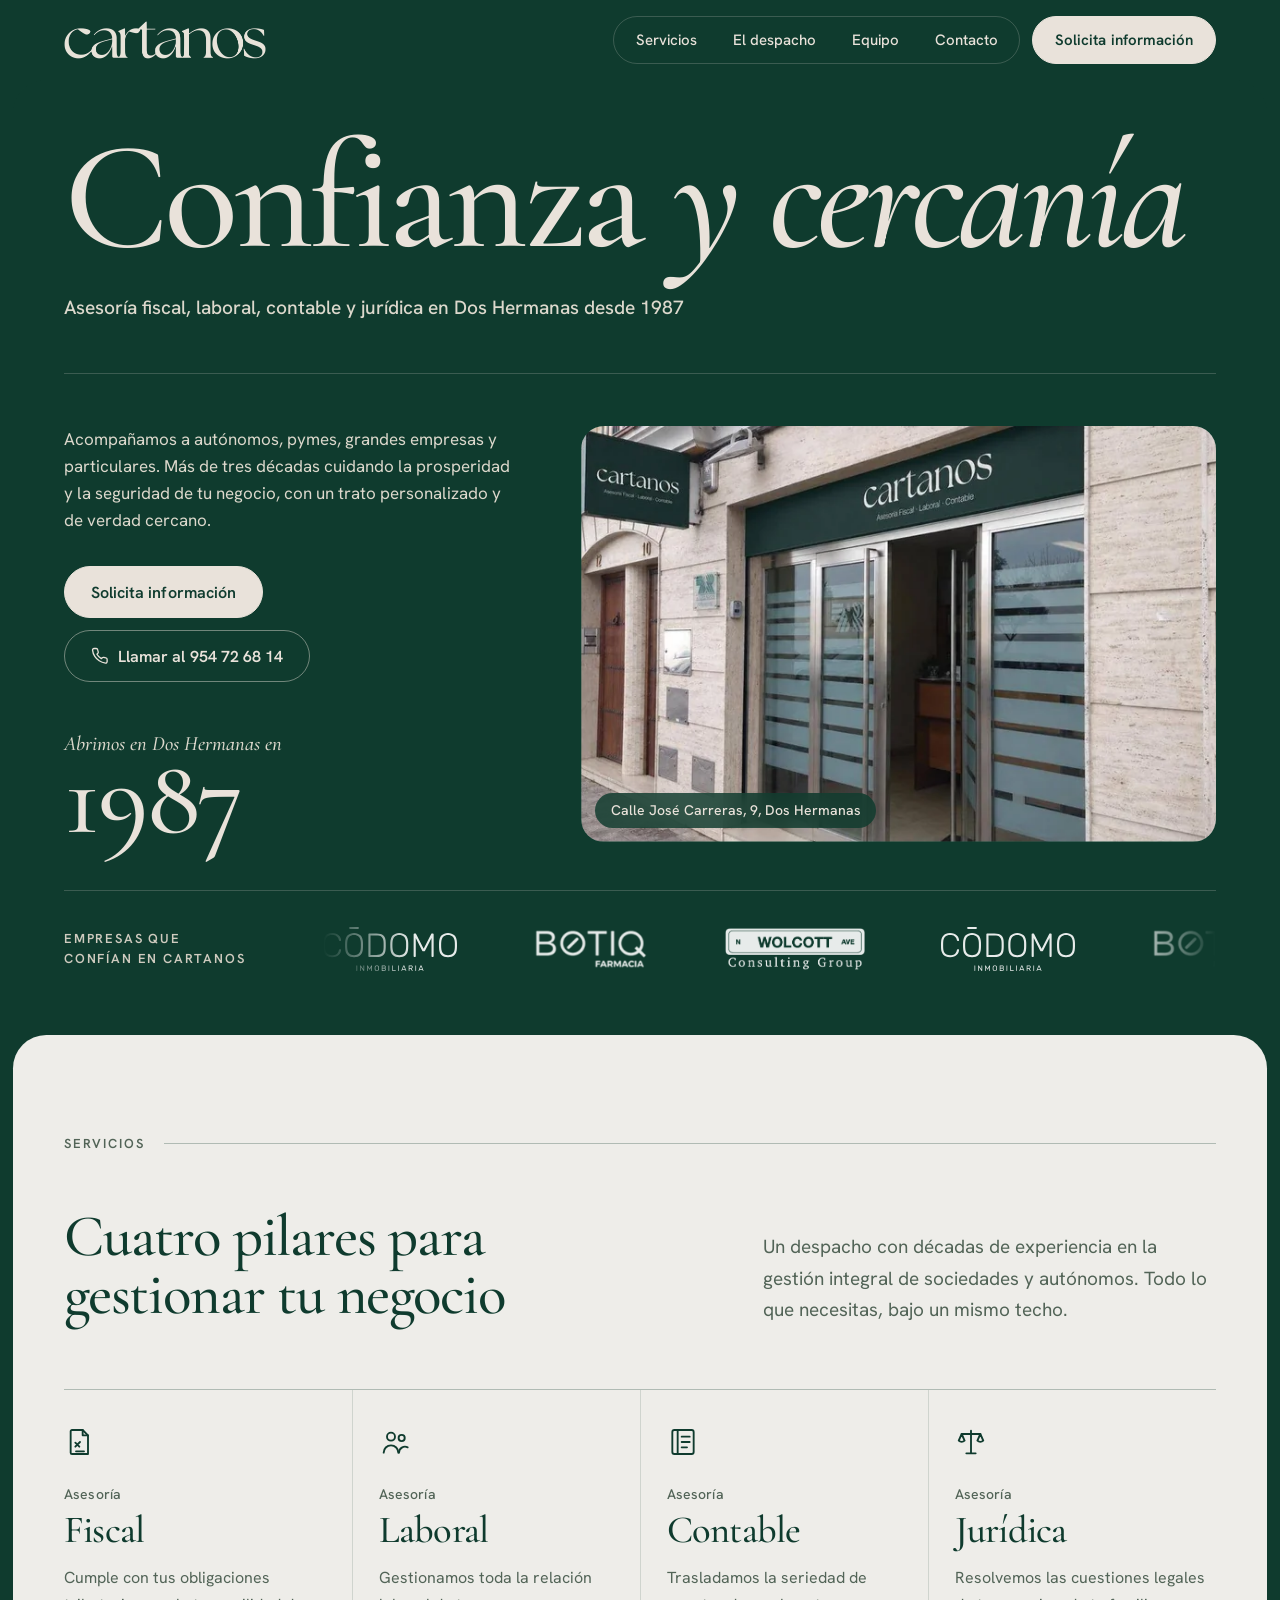
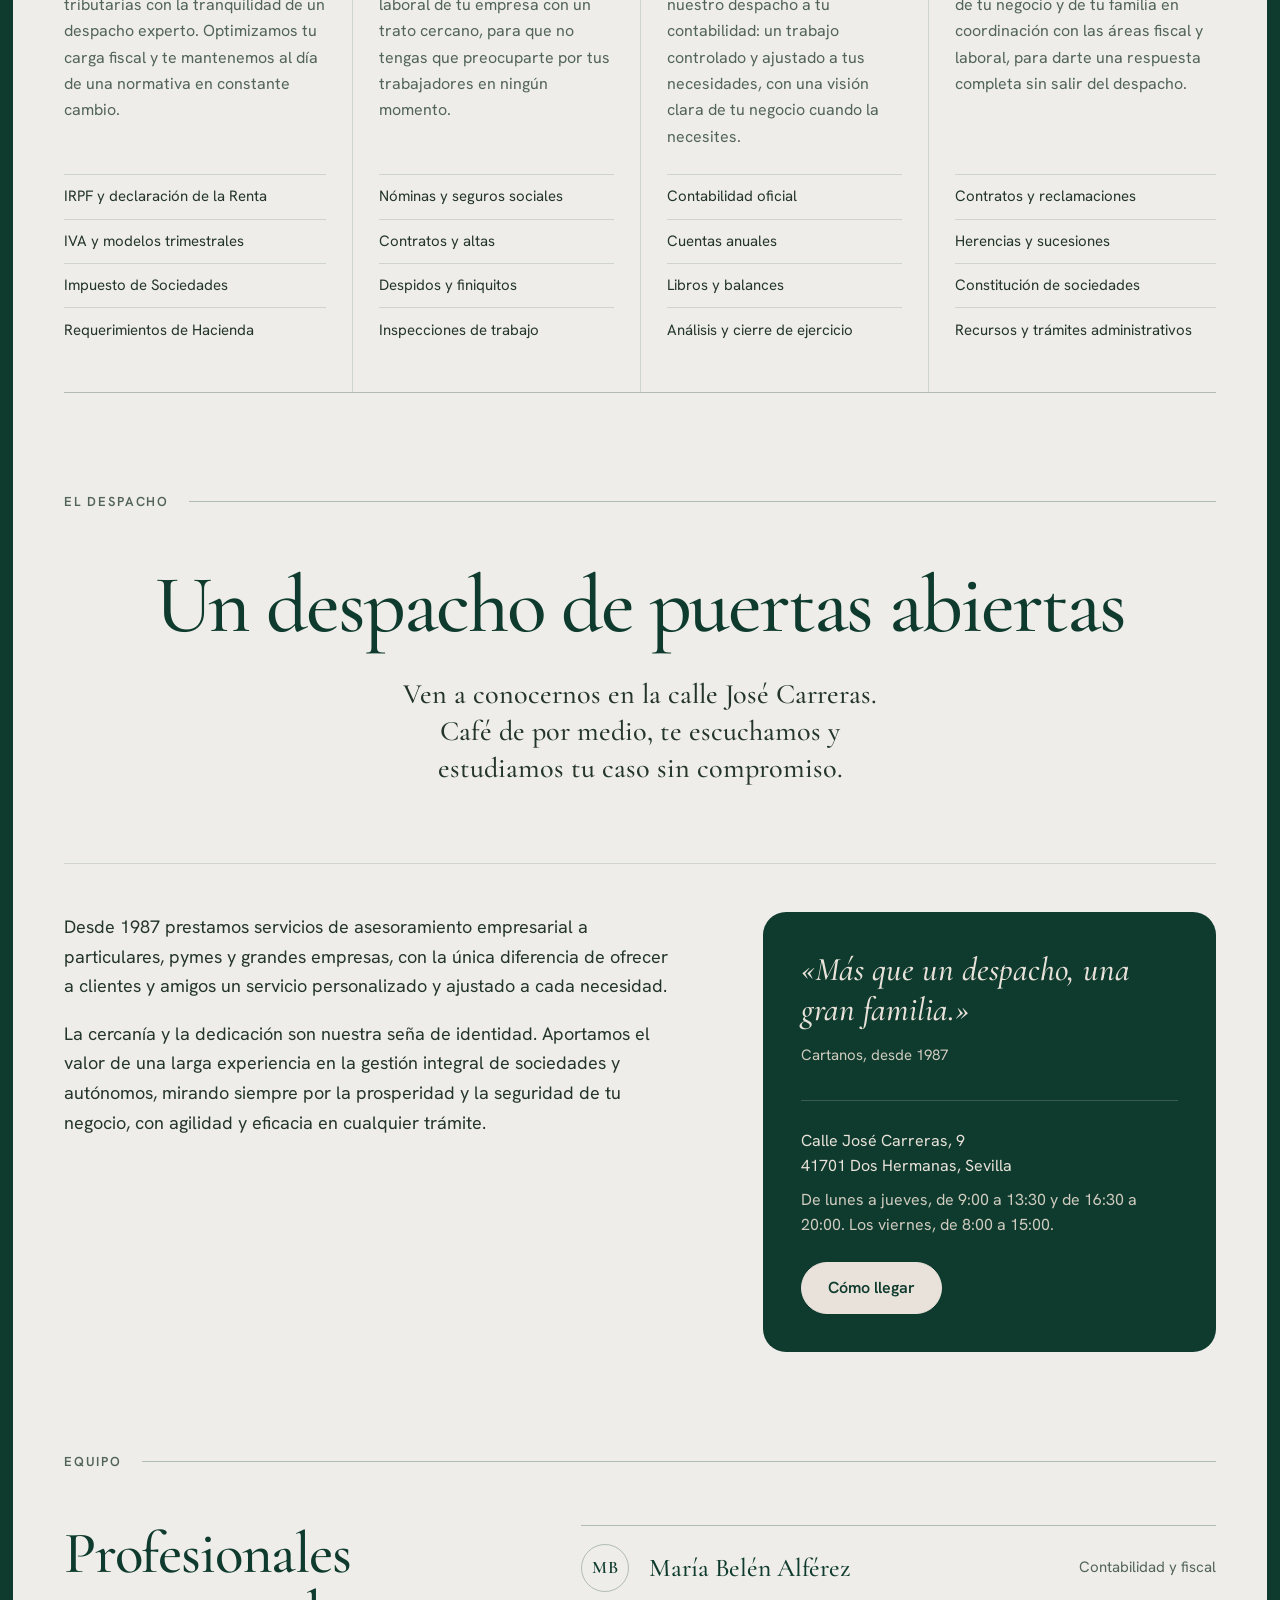
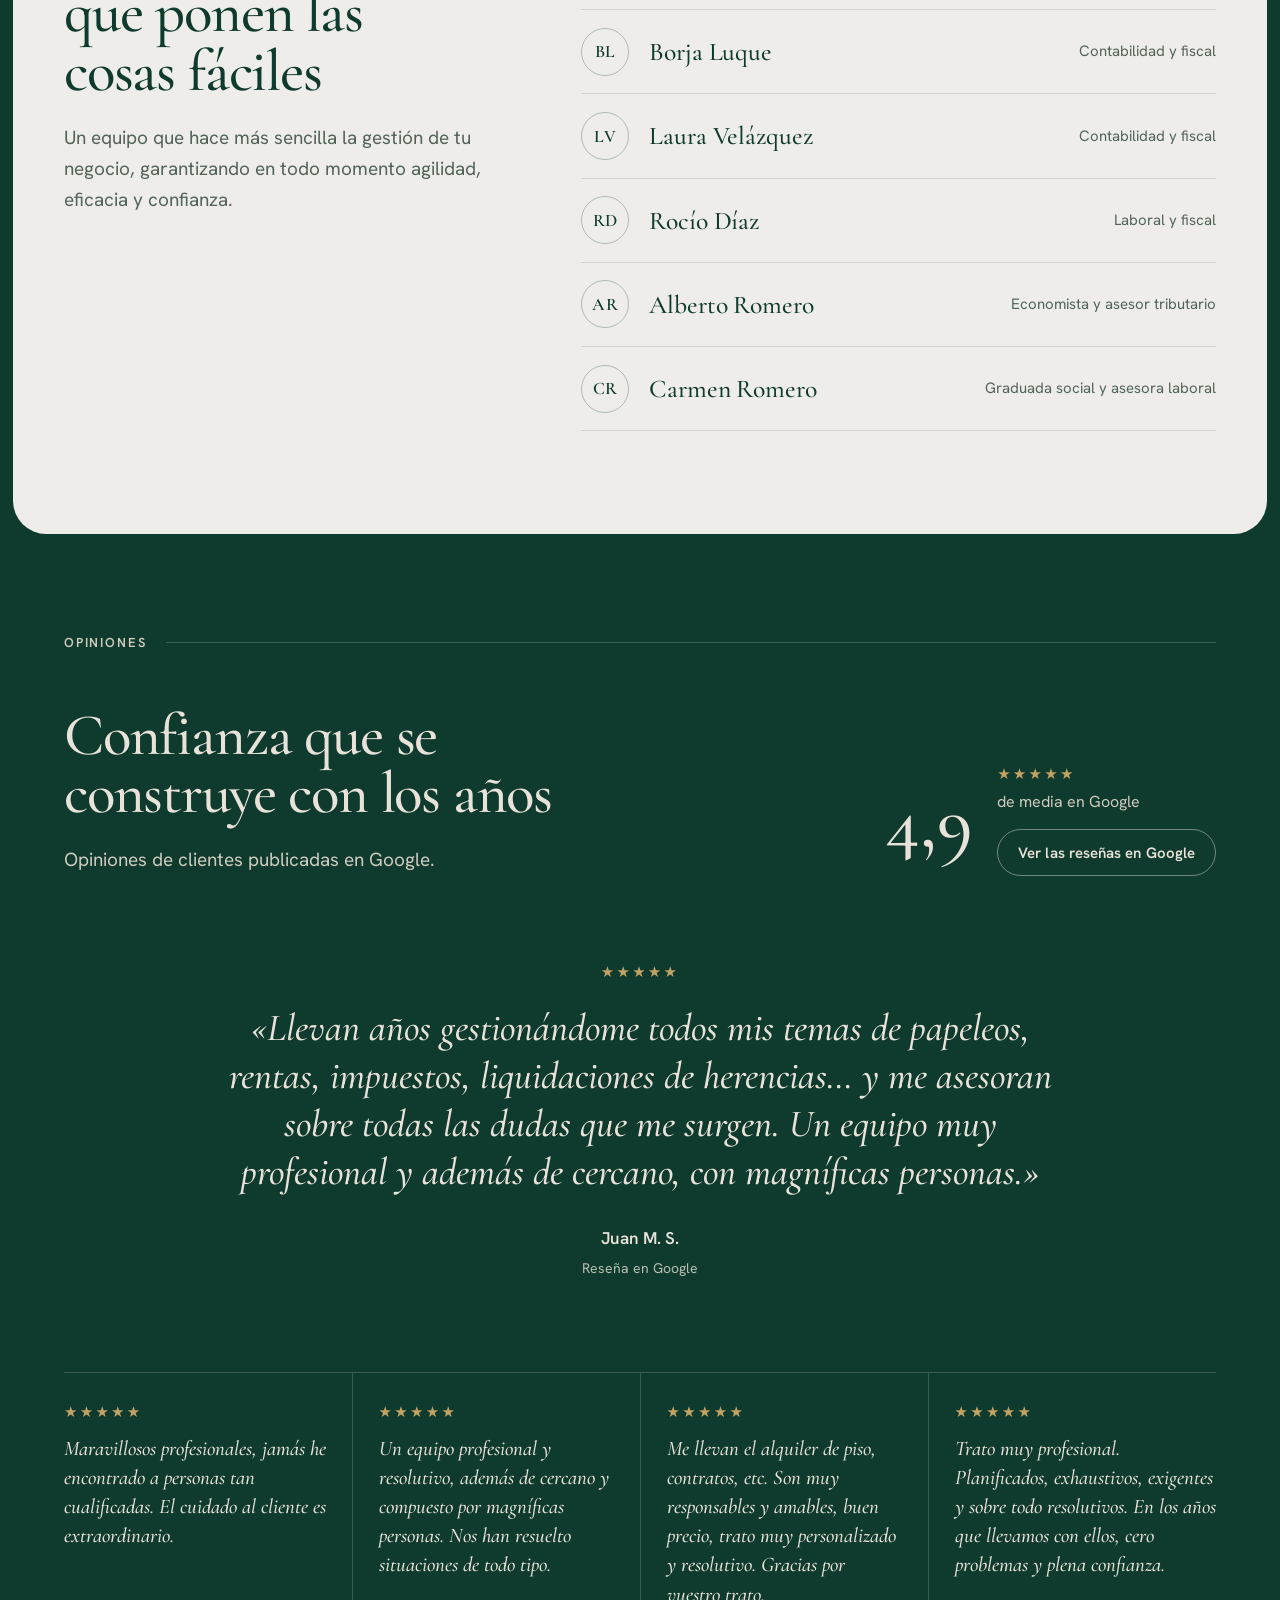
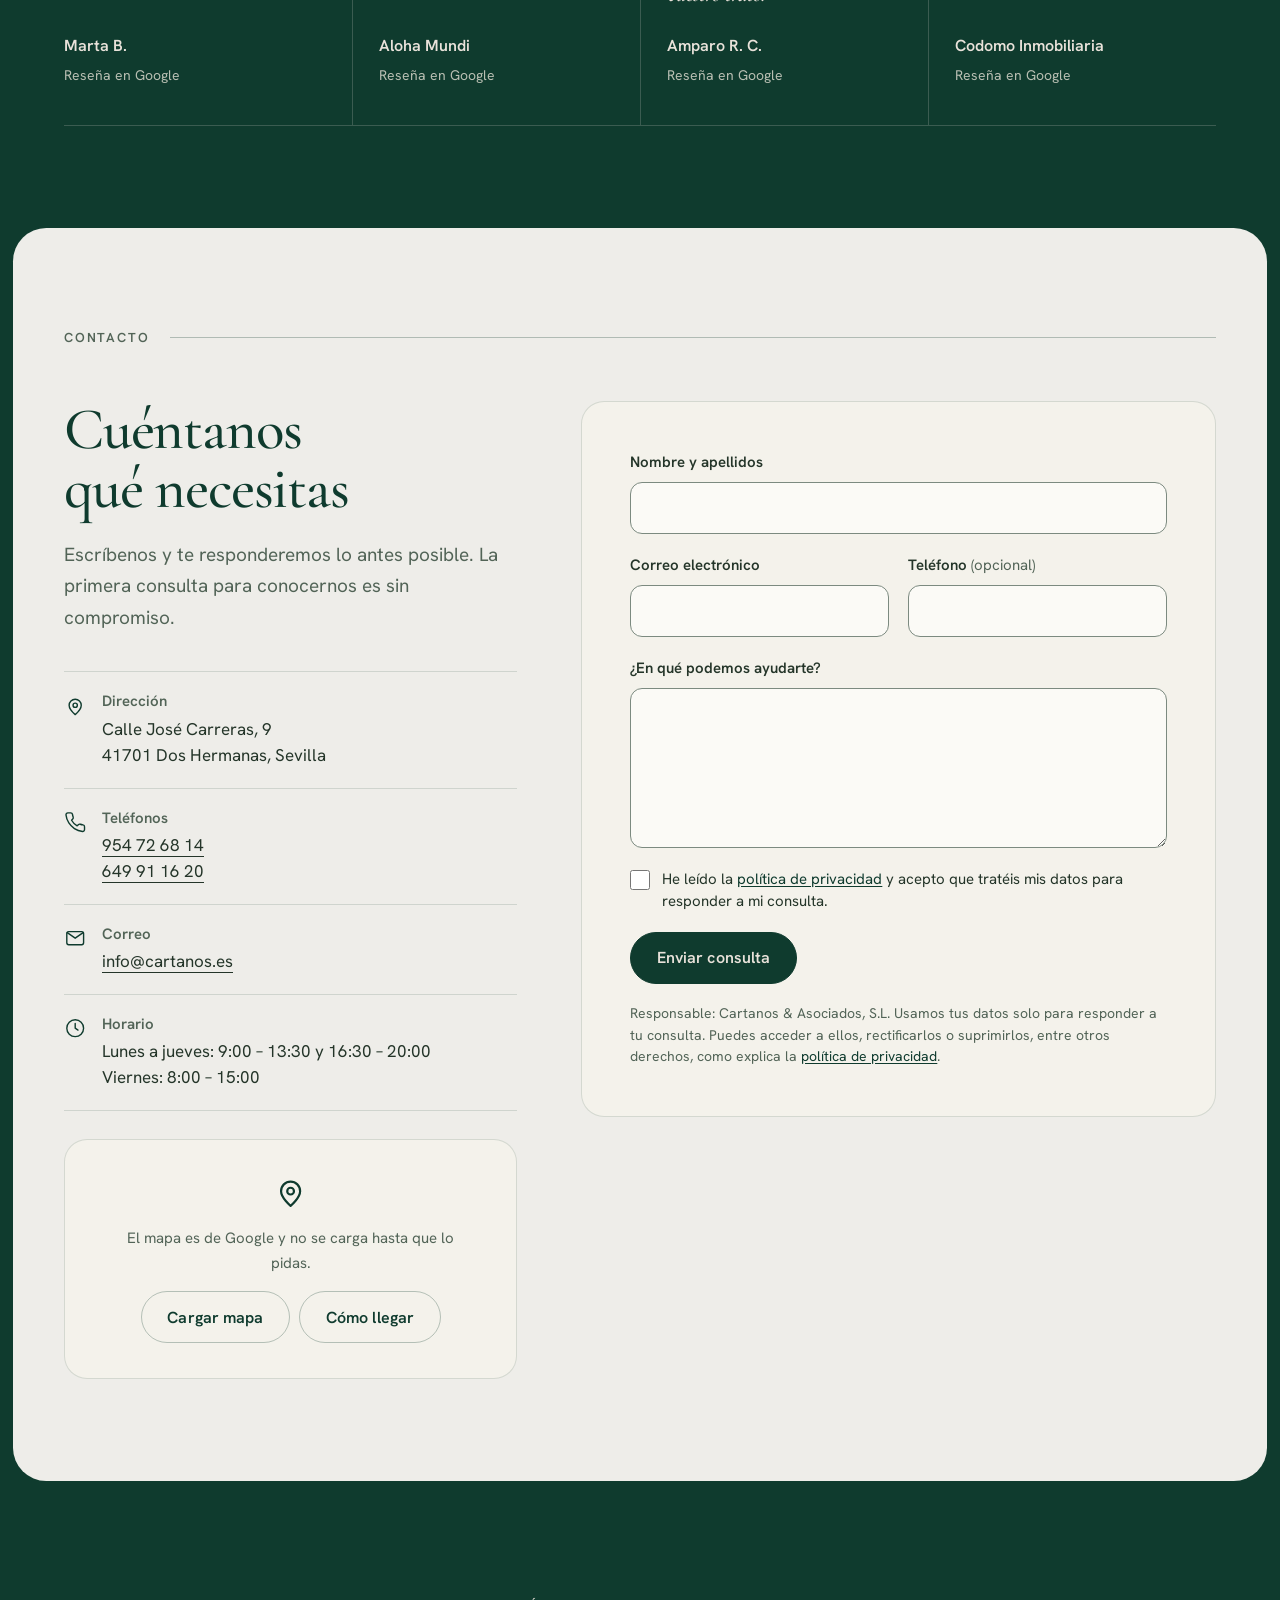
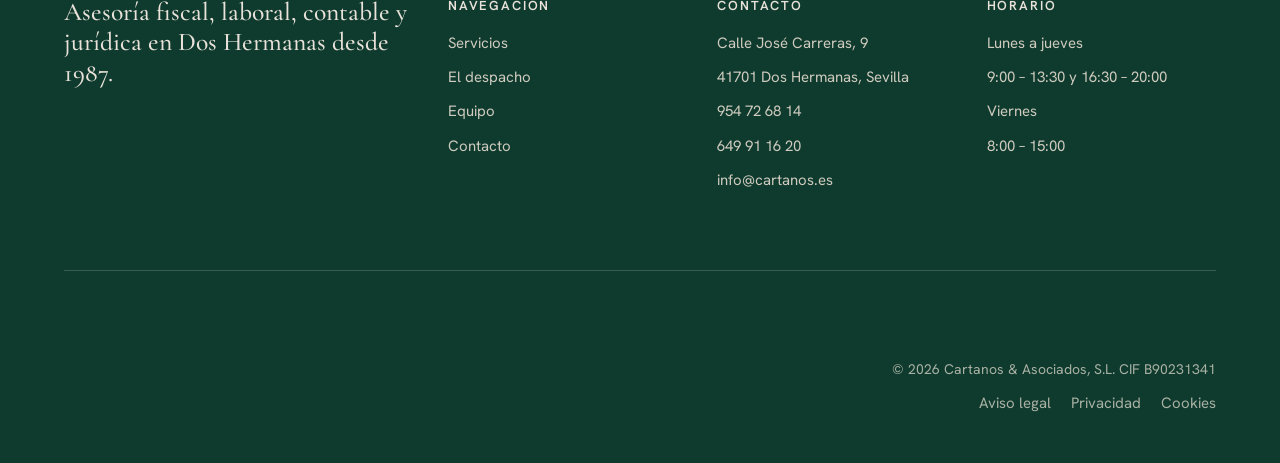
==== commit e37e9a6f: "Portada: solo el año de apertura, sin la nota de Google ni las áreas" ====
--- a/index.html
+++ b/index.html
@@ -29,7 +29,7 @@
 <link rel="preload" href="assets/fonts/cormorant-garamond-500.woff2" as="font" type="font/woff2" crossorigin>
 <link rel="preload" href="assets/fonts/cormorant-garamond-500-italic.woff2" as="font" type="font/woff2" crossorigin>
 <link rel="preload" href="assets/fonts/hanken-grotesk-400.woff2" as="font" type="font/woff2" crossorigin>
-<link rel="stylesheet" href="assets/css/web.css?v=710c8213">
+<link rel="stylesheet" href="assets/css/web.css?v=08bf5bb0">
 <script>document.documentElement.classList.add('js');</script>
 
 <script type="application/ld+json">
@@ -131,11 +131,7 @@
               Llamar&nbsp;al&nbsp;954&nbsp;72&nbsp;68&nbsp;14
             </a>
           </div>
-          <dl class="libro entrada entrada--5">
-            <div class="libro__fila"><dt>Abrimos en Dos Hermanas</dt><dd>1987</dd></div>
-            <div class="libro__fila"><dt>Nota media en Google</dt><dd>4,9</dd></div>
-            <div class="libro__fila"><dt>Áreas bajo el mismo techo</dt><dd>4</dd></div>
-          </dl>
+          <p class="desde entrada entrada--5"><span class="desde__texto">Abrimos en Dos Hermanas en</span> <span class="desde__ano">1987</span></p>
         </div>
 
         <figure class="portada__foto">
--- a/assets/css/web.css
+++ b/assets/css/web.css
@@ -290,11 +290,14 @@
 .portada__acciones { display: flex; flex-wrap: wrap; gap: .75rem; margin-top: 2rem; }
 @media (max-width: 420px) { .portada__acciones .boton { width: 100%; } }
 
-/* tres datos con filetes, como un libro de cuentas */
-.libro { margin-top: clamp(2.25rem, 4vw, 3.25rem); border-top: 1px solid var(--linea-clara); }
-.libro__fila { display: flex; align-items: baseline; justify-content: space-between; gap: 1.5rem; padding-block: .8rem; border-bottom: 1px solid var(--linea-clara); }
-.libro dt { font-size: .9375rem; color: var(--crema-suave); }
-.libro dd { font-family: var(--serif); font-size: clamp(2.25rem, 3.2vw, 3rem); font-weight: 500; line-height: .95; color: var(--crema); }
+/* el año de apertura: la frase en cursiva y el año grande, abajo, a la altura del pie de la foto */
+.desde { margin-top: clamp(2.75rem, 6vw, 3.5rem); }
+.desde__texto { display: block; font-family: var(--serif); font-size: clamp(1.25rem, 1.6vw, 1.5rem); font-style: italic; font-weight: 500; line-height: 1.2; color: var(--crema-suave); }
+.desde__ano { display: block; margin-top: -.02em; font-family: var(--serif); font-size: clamp(5rem, 8.5vw, 9rem); font-weight: 500; line-height: .8; letter-spacing: -.02em; color: var(--crema); }
+@media (min-width: 1000px) {
+  .portada__texto { display: flex; flex-direction: column; }
+  .desde { margin-top: auto; padding-top: 2.5rem; }
+}
 
 .portada__foto { position: relative; overflow: hidden; aspect-ratio: 4 / 3; border-radius: var(--radio-tarjeta); background: var(--verde-700); }
 @media (min-width: 1000px) { .portada__foto { aspect-ratio: auto; min-height: 26rem; } }
@@ -545,9 +548,14 @@
   .formulario .boton { justify-self: stretch; }
 }
 
-/* ---------- pie: sobre el verde, con el logotipo a todo lo ancho ---------- */
-.pie { padding-block: clamp(4.5rem, 9vw, 8rem) 1.75rem; color: var(--gris-verde); }
-.pie__arriba { display: grid; grid-template-columns: minmax(0, 1.5fr) repeat(3, minmax(0, 1fr)); gap: 2.5rem; }
+/* ---------- pie: sobre el verde, con el logotipo debajo ---------- */
+.pie { padding-block: clamp(4.5rem, 9vw, 8rem) clamp(2rem, 4vw, 3rem); color: var(--gris-verde); }
+/* arriba las columnas; abajo el logotipo a la izquierda y los datos legales a la derecha, en la misma línea */
+.pie > .contenedor { display: grid; grid-template-columns: auto minmax(0, 1fr); align-items: end; column-gap: 3rem; }
+.pie__arriba {
+  grid-column: 1 / -1; display: grid; grid-template-columns: minmax(0, 1.5fr) repeat(3, minmax(0, 1fr)); gap: 2.5rem;
+  padding-bottom: clamp(3rem, 6vw, 5rem); border-bottom: 1px solid var(--linea-clara);
+}
 .pie__frase { max-width: 22rem; font-family: var(--serif); font-size: clamp(1.5rem, 2vw, 1.9rem); font-weight: 500; line-height: 1.2; color: var(--crema); }
 .pie h2 {
   margin-bottom: 1rem; font-family: var(--sans); font-size: .8125rem; font-weight: 600; line-height: 1.4;
@@ -558,19 +566,21 @@
 .pie .pie__frase { font-size: clamp(1.5rem, 2vw, 1.9rem); }
 .pie ul a { color: var(--gris-verde); text-decoration: none; }
 .pie ul a:hover { color: var(--crema); text-decoration: underline; text-underline-offset: 3px; }
-.pie__rotulo { width: 100%; height: auto; margin-top: clamp(4rem, 9vw, 8rem); }
-.pie__abajo {
-  display: flex; flex-wrap: wrap; justify-content: space-between; gap: 1rem;
-  margin-top: clamp(1.75rem, 3vw, 2.5rem); padding-top: 1.5rem; border-top: 1px solid var(--linea-clara);
-  font-size: .875rem; color: #A9B1A4;
-}
+.pie__rotulo { width: clamp(14rem, 34vw, 32rem); height: auto; margin-top: clamp(2.5rem, 5vw, 4rem); }
+.pie__abajo { display: flex; flex-direction: column; align-items: flex-end; gap: .6rem; text-align: right; font-size: .875rem; color: #A9B1A4; }
 .pie__abajo p { font-size: .875rem; }
-.pie .pie__legal { display: flex; flex-wrap: wrap; gap: .5rem 1.25rem; }
+.pie .pie__legal { display: flex; flex-wrap: wrap; justify-content: flex-end; gap: .5rem 1.25rem; }
 .pie .pie__legal a { color: #A9B1A4; }
 
 @media (max-width: 1000px) {
   .pie__arriba { grid-template-columns: 1fr 1fr; }
   .pie__frase { grid-column: 1 / -1; }
+}
+@media (max-width: 700px) {
+  .pie > .contenedor { display: block; }
+  .pie__rotulo { width: min(72%, 17rem); }
+  .pie__abajo { align-items: flex-start; margin-top: 1.75rem; text-align: left; }
+  .pie .pie__legal { justify-content: flex-start; }
 }
 @media (max-width: 560px) {
   .pie__arriba { grid-template-columns: 1fr; }
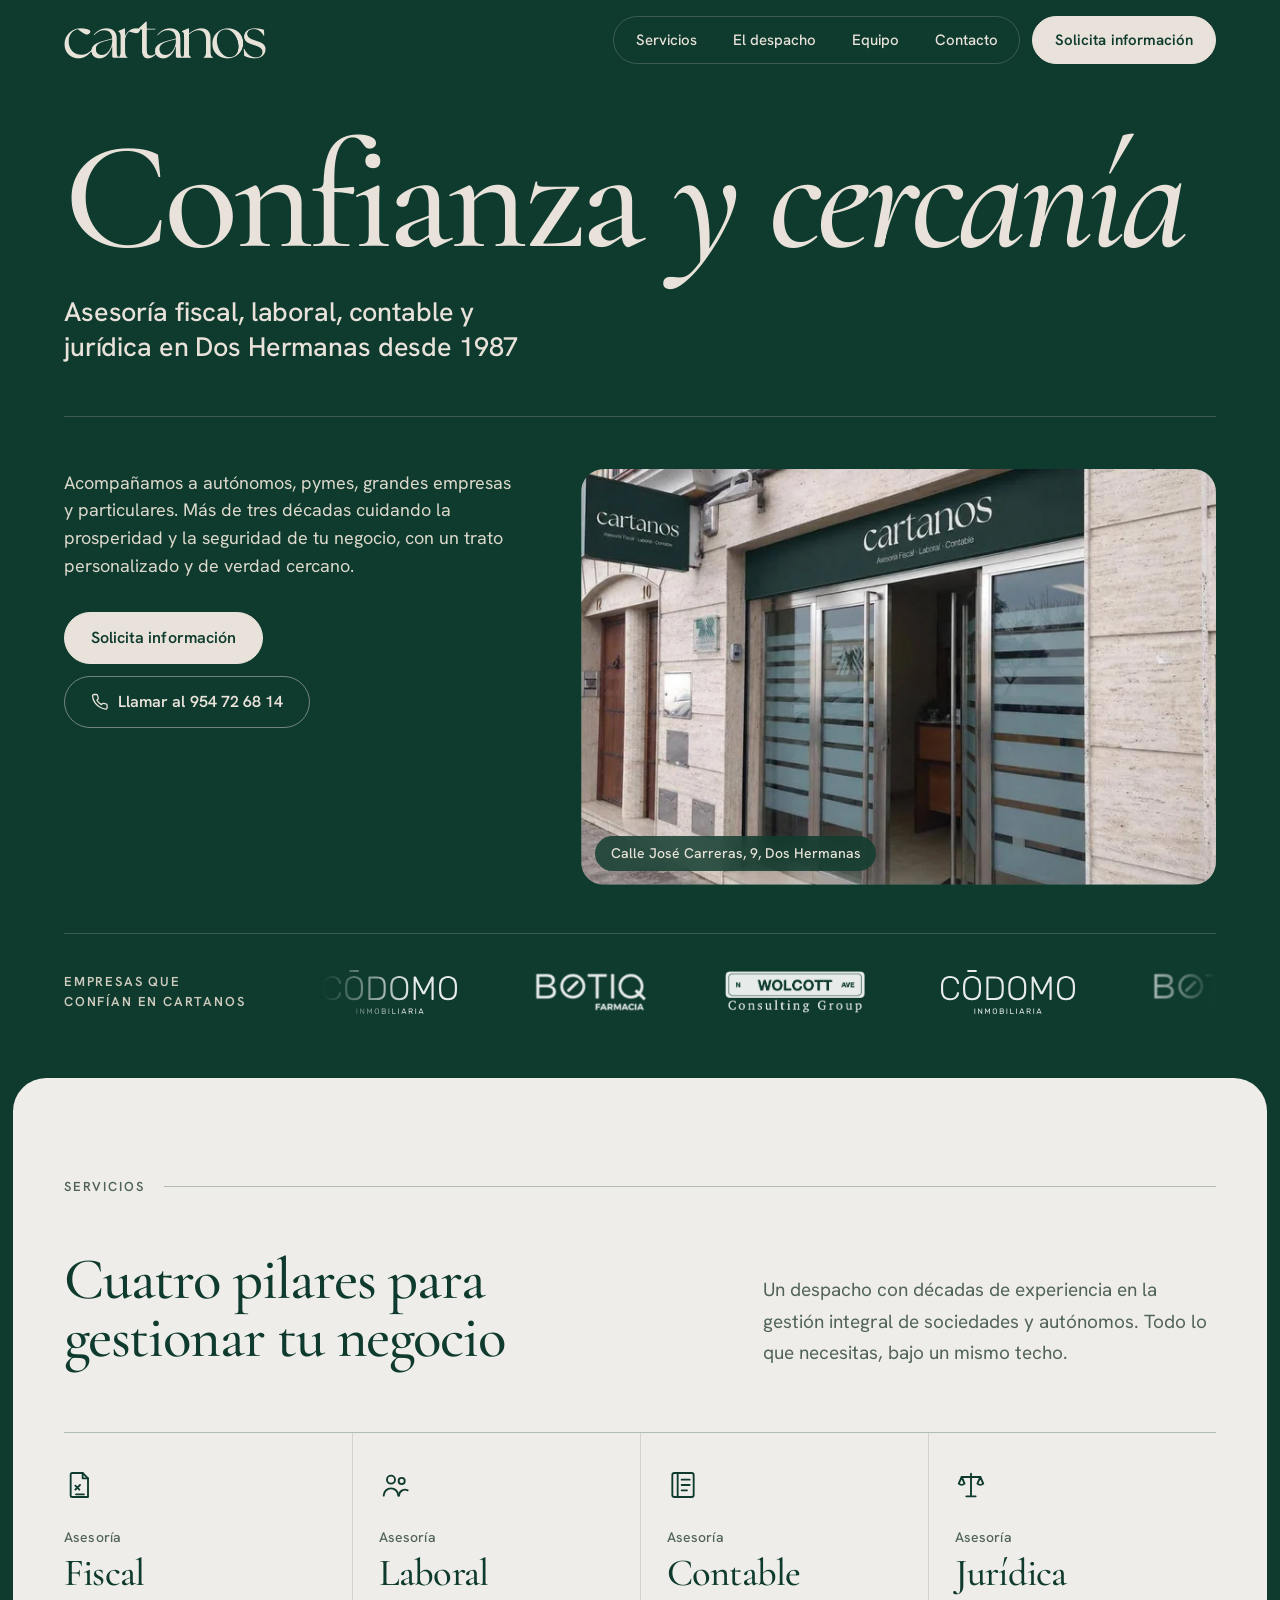
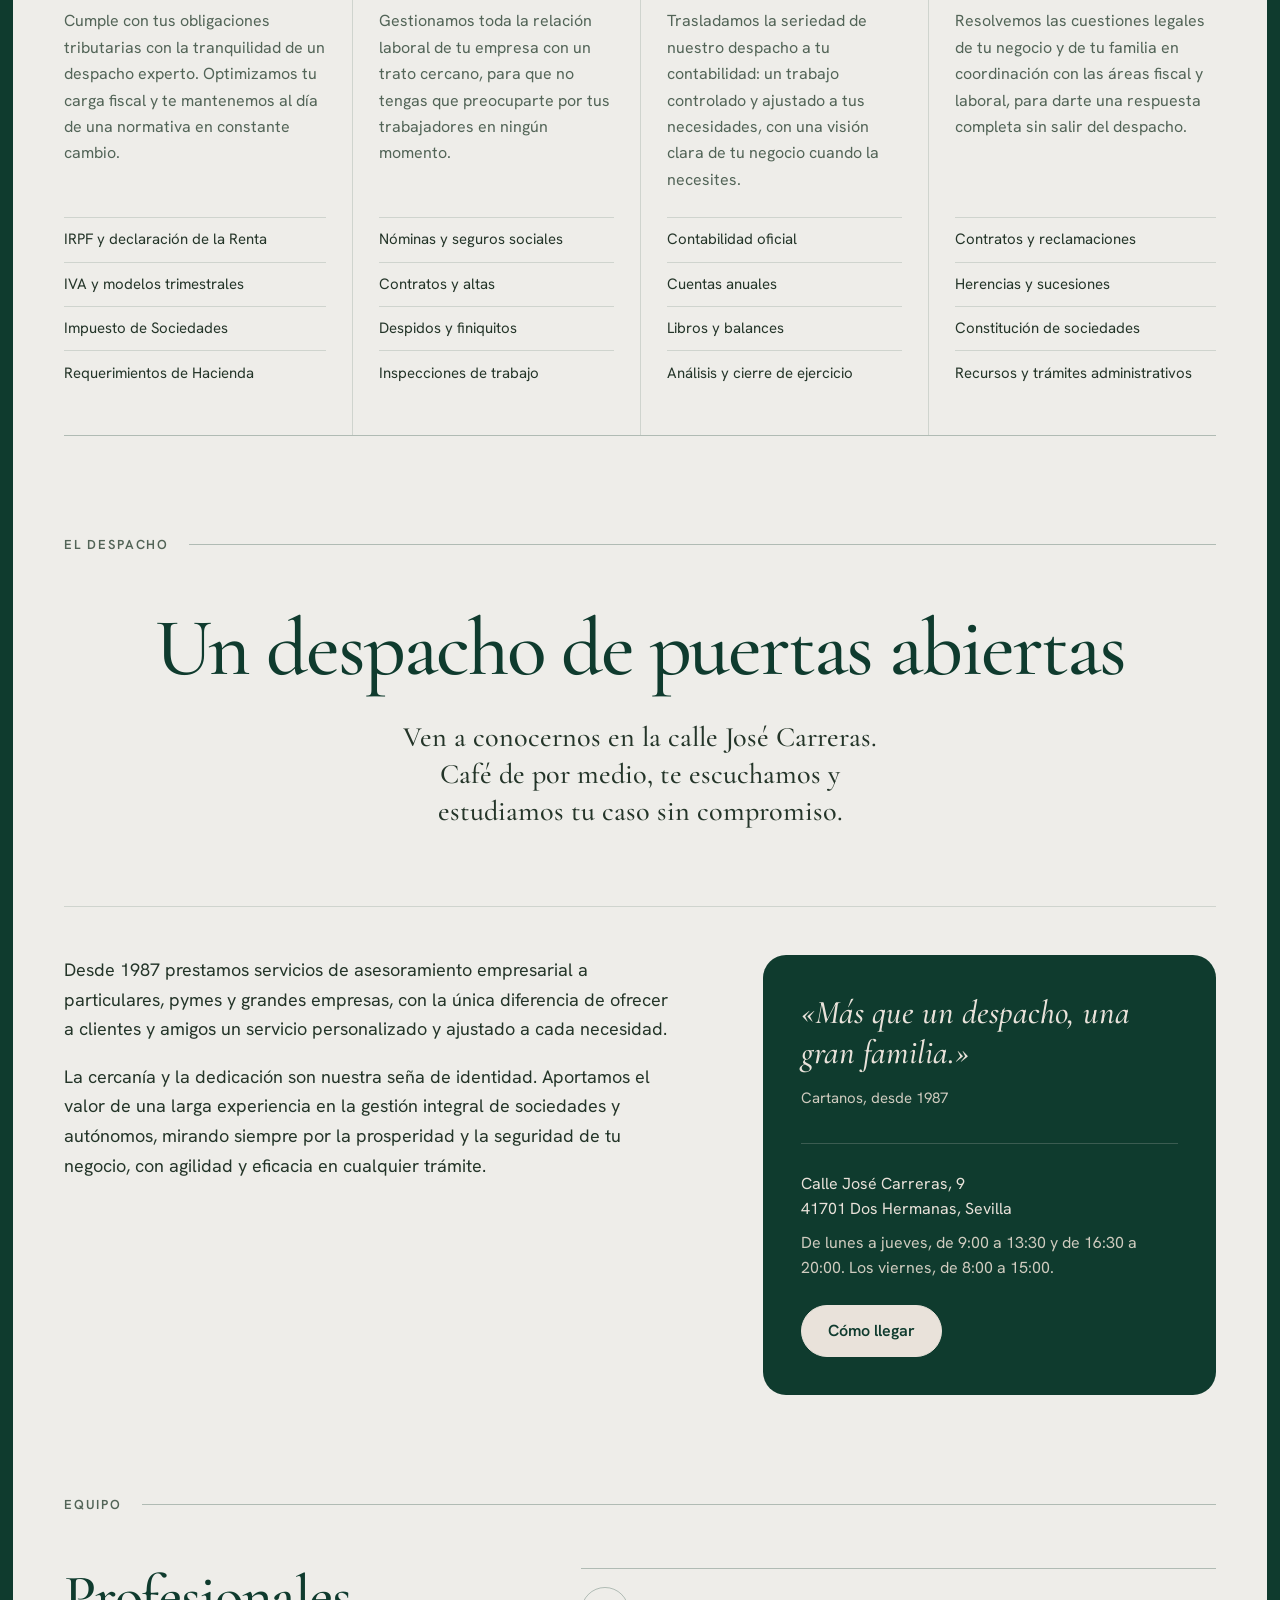
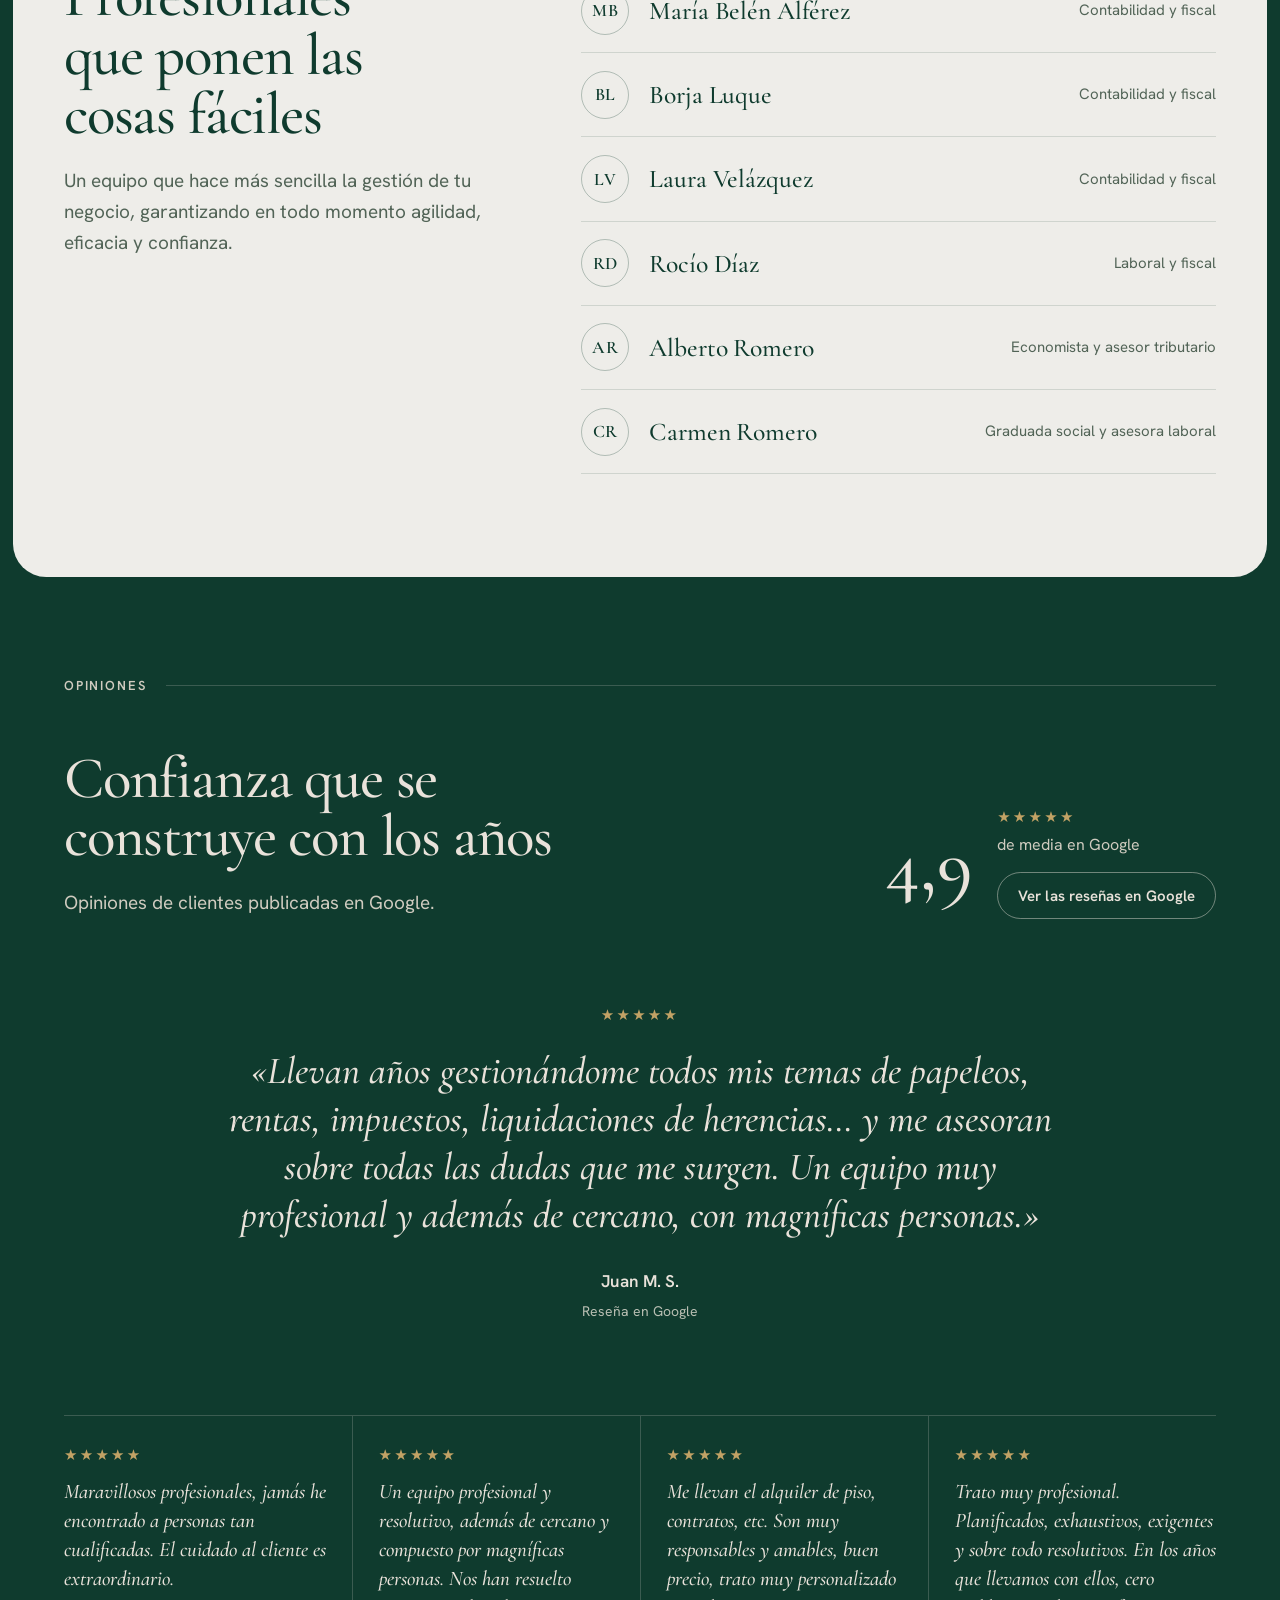
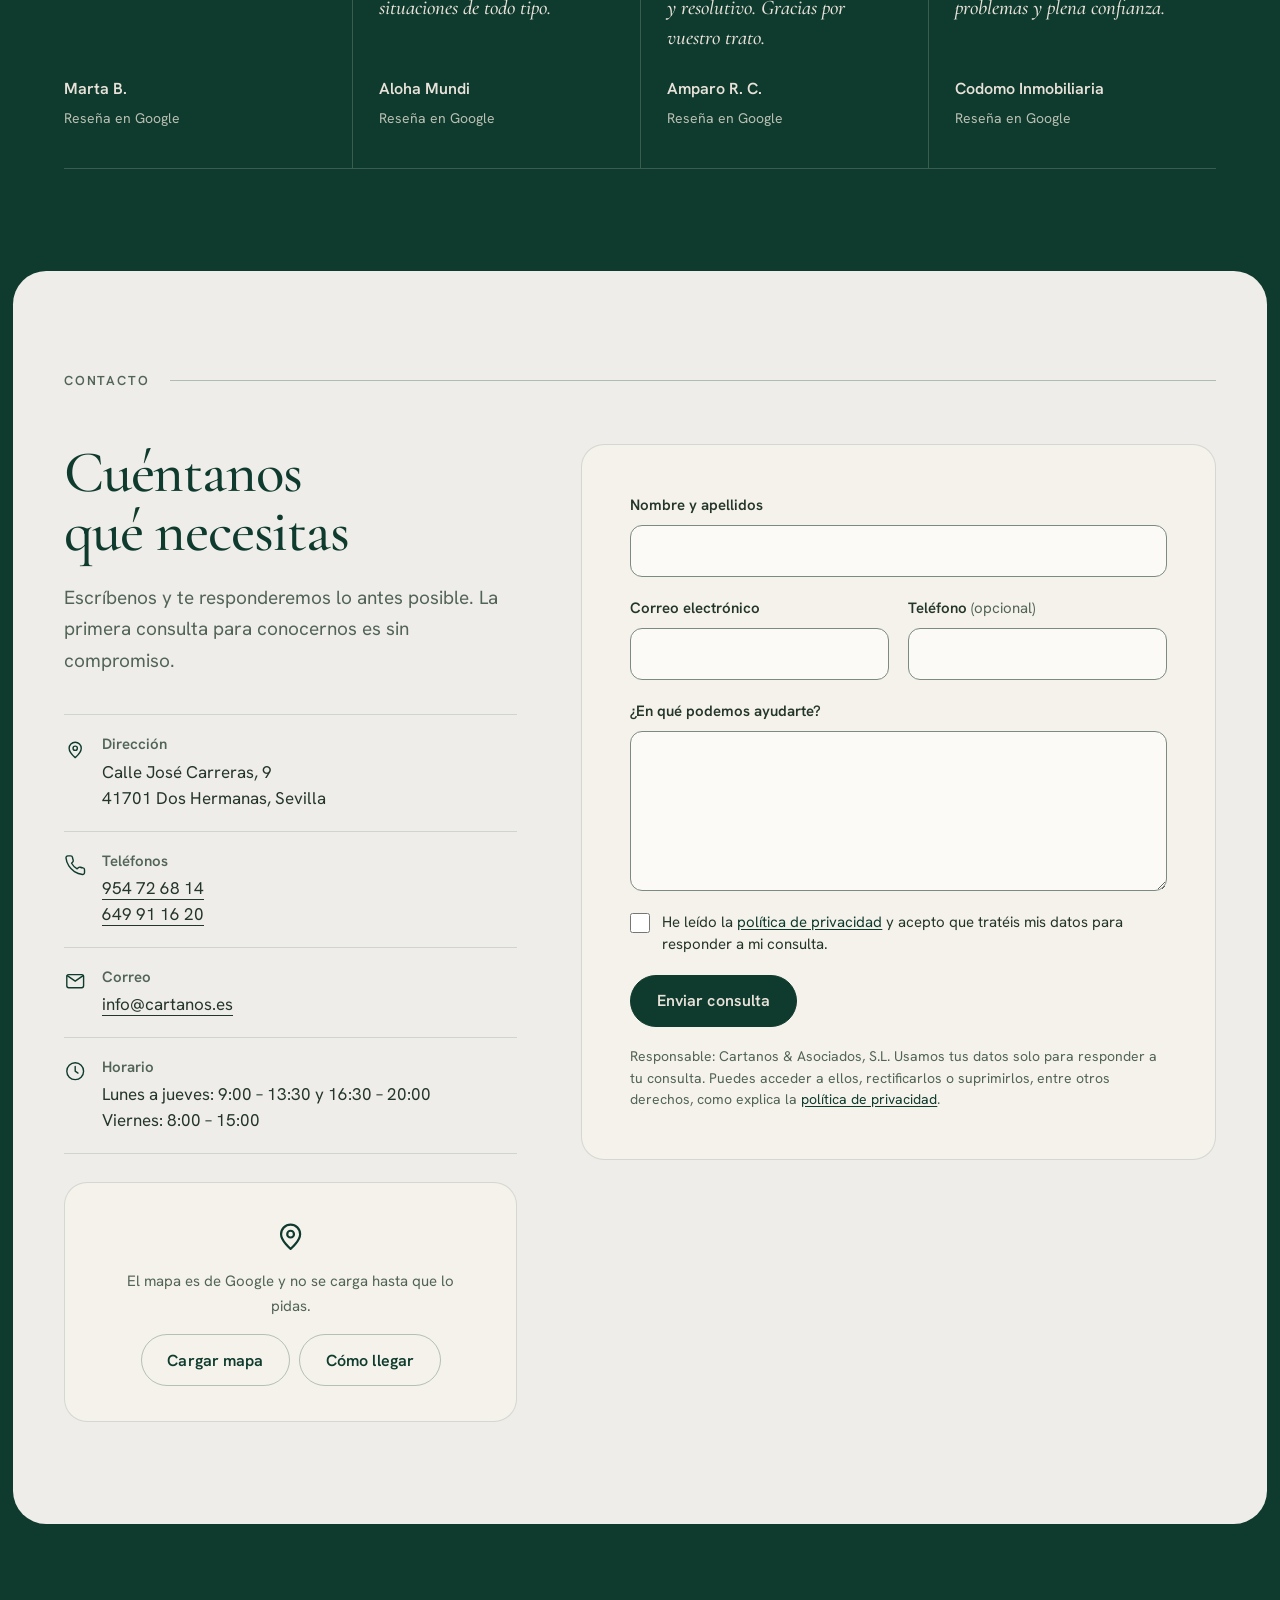
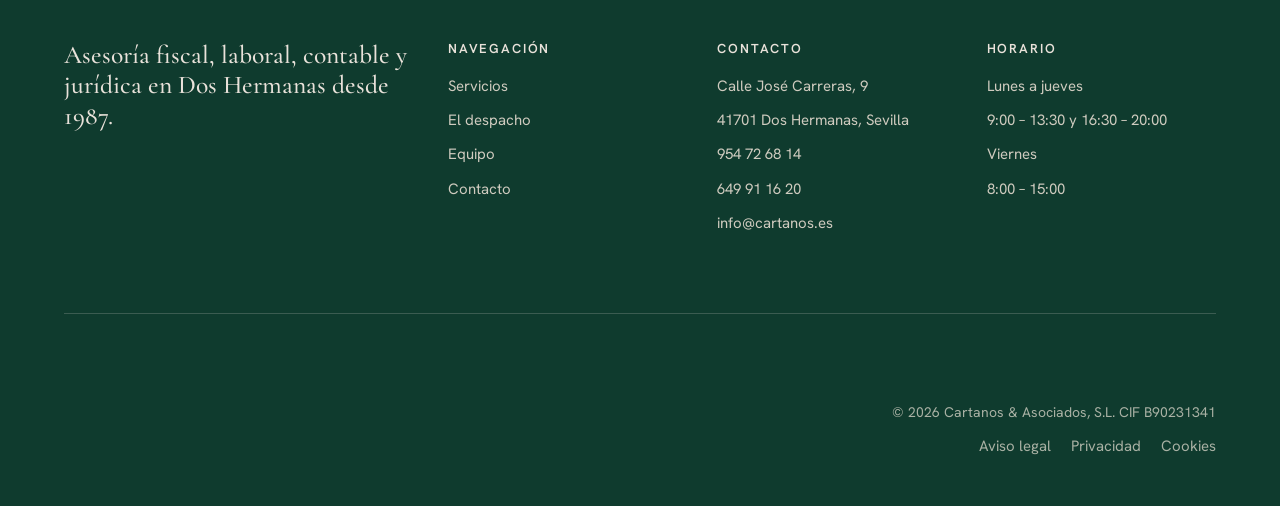
==== commit 74752a3d: "Portada sin el bloque del año: ya lo dice el titular" ====
--- a/index.html
+++ b/index.html
@@ -29,7 +29,7 @@
 <link rel="preload" href="assets/fonts/cormorant-garamond-500.woff2" as="font" type="font/woff2" crossorigin>
 <link rel="preload" href="assets/fonts/cormorant-garamond-500-italic.woff2" as="font" type="font/woff2" crossorigin>
 <link rel="preload" href="assets/fonts/hanken-grotesk-400.woff2" as="font" type="font/woff2" crossorigin>
-<link rel="stylesheet" href="assets/css/web.css?v=08bf5bb0">
+<link rel="stylesheet" href="assets/css/web.css?v=e112b962">
 <script>document.documentElement.classList.add('js');</script>
 
 <script type="application/ld+json">
@@ -131,7 +131,6 @@
               Llamar&nbsp;al&nbsp;954&nbsp;72&nbsp;68&nbsp;14
             </a>
           </div>
-          <p class="desde entrada entrada--5"><span class="desde__texto">Abrimos en Dos Hermanas en</span> <span class="desde__ano">1987</span></p>
         </div>
 
         <figure class="portada__foto">
--- a/assets/css/web.css
+++ b/assets/css/web.css
@@ -273,9 +273,9 @@
   .lema__recta, .lema__cursiva { display: inline; }
 }
 .portada__titulo .donde {
-  display: block; max-width: 50rem; margin-top: clamp(1.75rem, 2.5vw, 2rem);
-  font-family: var(--sans); font-size: clamp(1.0625rem, 1.5vw, 1.3125rem); font-weight: 500;
-  line-height: 1.4; letter-spacing: 0; color: var(--crema-suave);
+  display: block; max-width: 34ch; margin-top: clamp(1.75rem, 2.5vw, 2.25rem);
+  font-family: var(--sans); font-size: clamp(1.3125rem, 2.1vw, 1.875rem); font-weight: 500;
+  line-height: 1.3; letter-spacing: -.005em; color: var(--crema);
 }
 
 .portada__cuerpo {
@@ -286,18 +286,10 @@
 @media (min-width: 1000px) {
   .portada__cuerpo { grid-template-columns: minmax(0, 5fr) minmax(0, 7fr); gap: clamp(3rem, 5vw, 6rem); }
 }
-.portada__intro { max-width: 34rem; font-size: clamp(1.0625rem, 1.25vw, 1.25rem); line-height: 1.6; color: var(--crema-suave); }
+.portada__intro { max-width: 34rem; font-size: clamp(1.125rem, 1.4vw, 1.375rem); line-height: 1.55; color: var(--crema-suave); }
 .portada__acciones { display: flex; flex-wrap: wrap; gap: .75rem; margin-top: 2rem; }
 @media (max-width: 420px) { .portada__acciones .boton { width: 100%; } }
 
-/* el año de apertura: la frase en cursiva y el año grande, abajo, a la altura del pie de la foto */
-.desde { margin-top: clamp(2.75rem, 6vw, 3.5rem); }
-.desde__texto { display: block; font-family: var(--serif); font-size: clamp(1.25rem, 1.6vw, 1.5rem); font-style: italic; font-weight: 500; line-height: 1.2; color: var(--crema-suave); }
-.desde__ano { display: block; margin-top: -.02em; font-family: var(--serif); font-size: clamp(5rem, 8.5vw, 9rem); font-weight: 500; line-height: .8; letter-spacing: -.02em; color: var(--crema); }
-@media (min-width: 1000px) {
-  .portada__texto { display: flex; flex-direction: column; }
-  .desde { margin-top: auto; padding-top: 2.5rem; }
-}
 
 .portada__foto { position: relative; overflow: hidden; aspect-ratio: 4 / 3; border-radius: var(--radio-tarjeta); background: var(--verde-700); }
 @media (min-width: 1000px) { .portada__foto { aspect-ratio: auto; min-height: 26rem; } }
@@ -316,7 +308,6 @@
   .js .entrada--2 { animation-delay: .2s; }
   .js .entrada--3 { animation-delay: .32s; }
   .js .entrada--4 { animation-delay: .42s; }
-  .js .entrada--5 { animation-delay: .52s; }
   .js .portada__foto img { clip-path: inset(0 50% 0 50%); animation: abrirPuertas 1.5s cubic-bezier(.65, 0, .15, 1) .25s forwards; }
   .js .portada__foto figcaption { opacity: 0; animation: aparecer .8s var(--ease) 1.4s forwards; }
 }
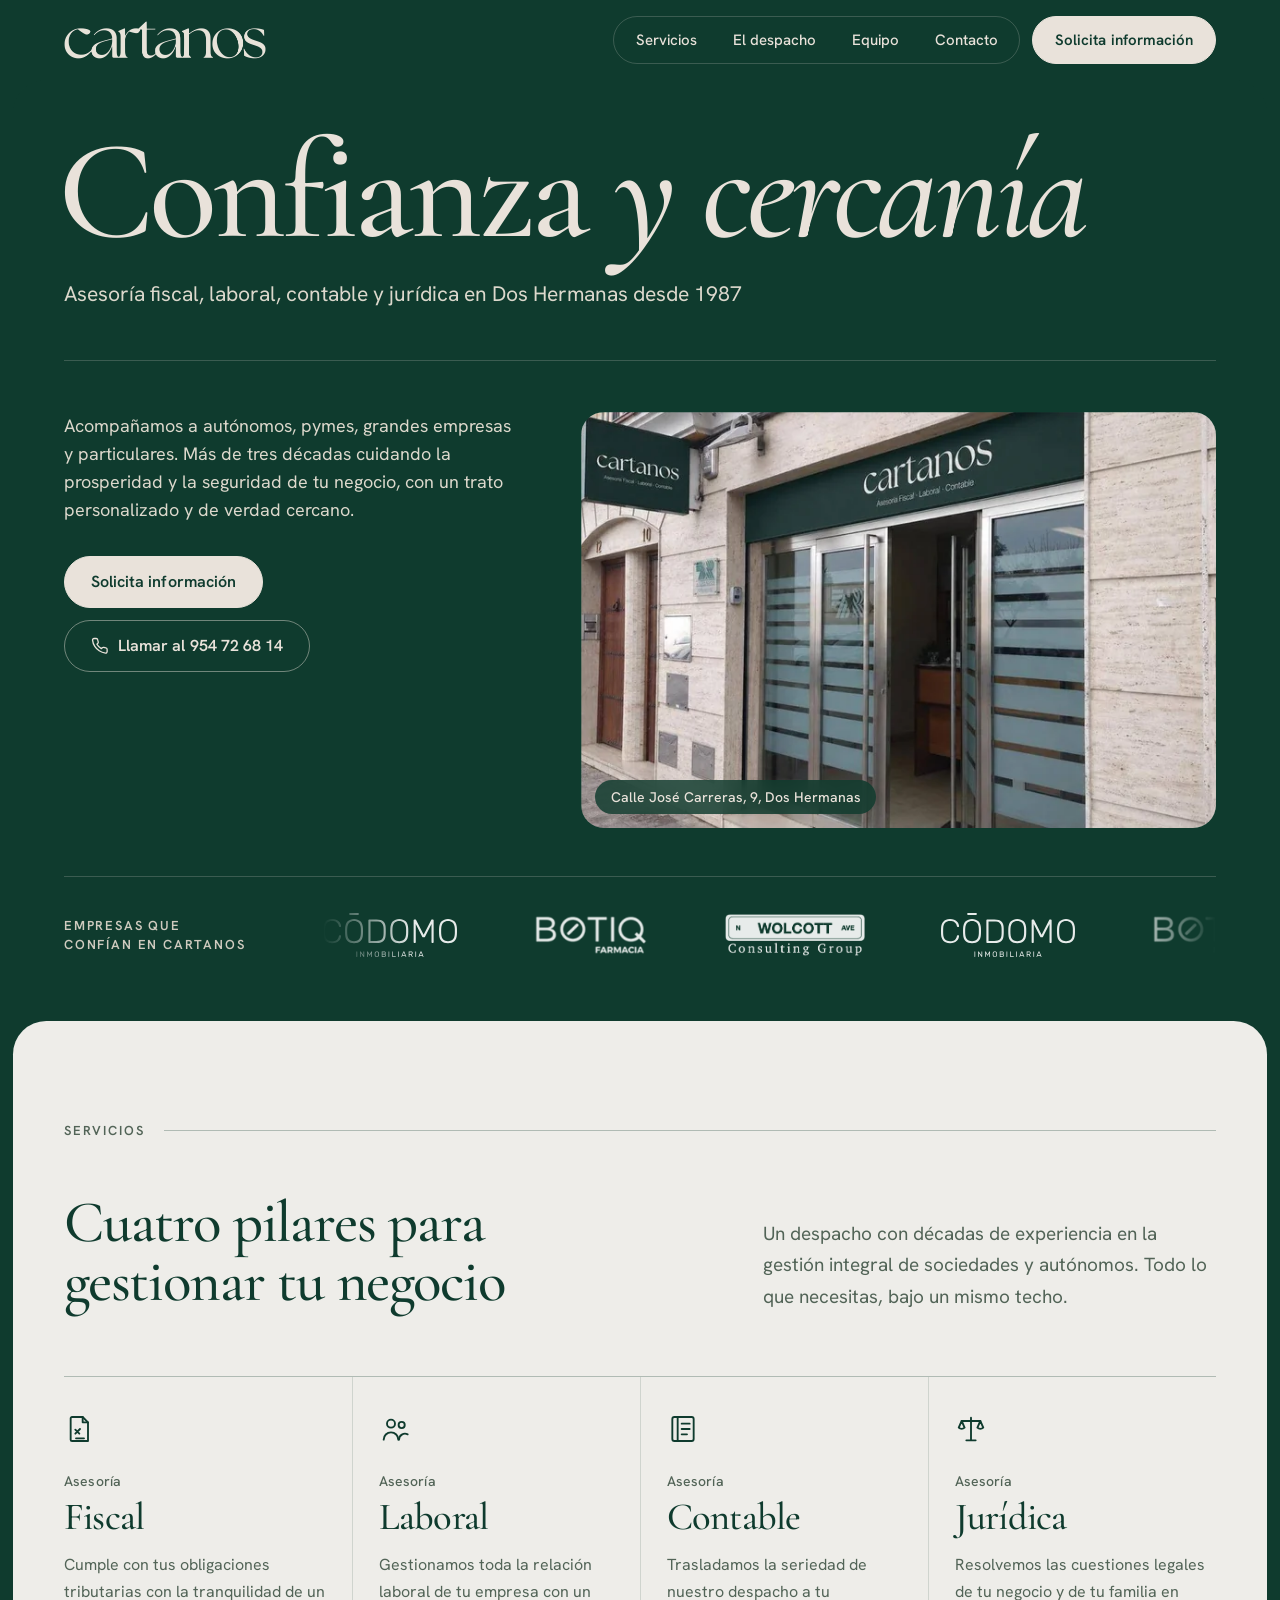
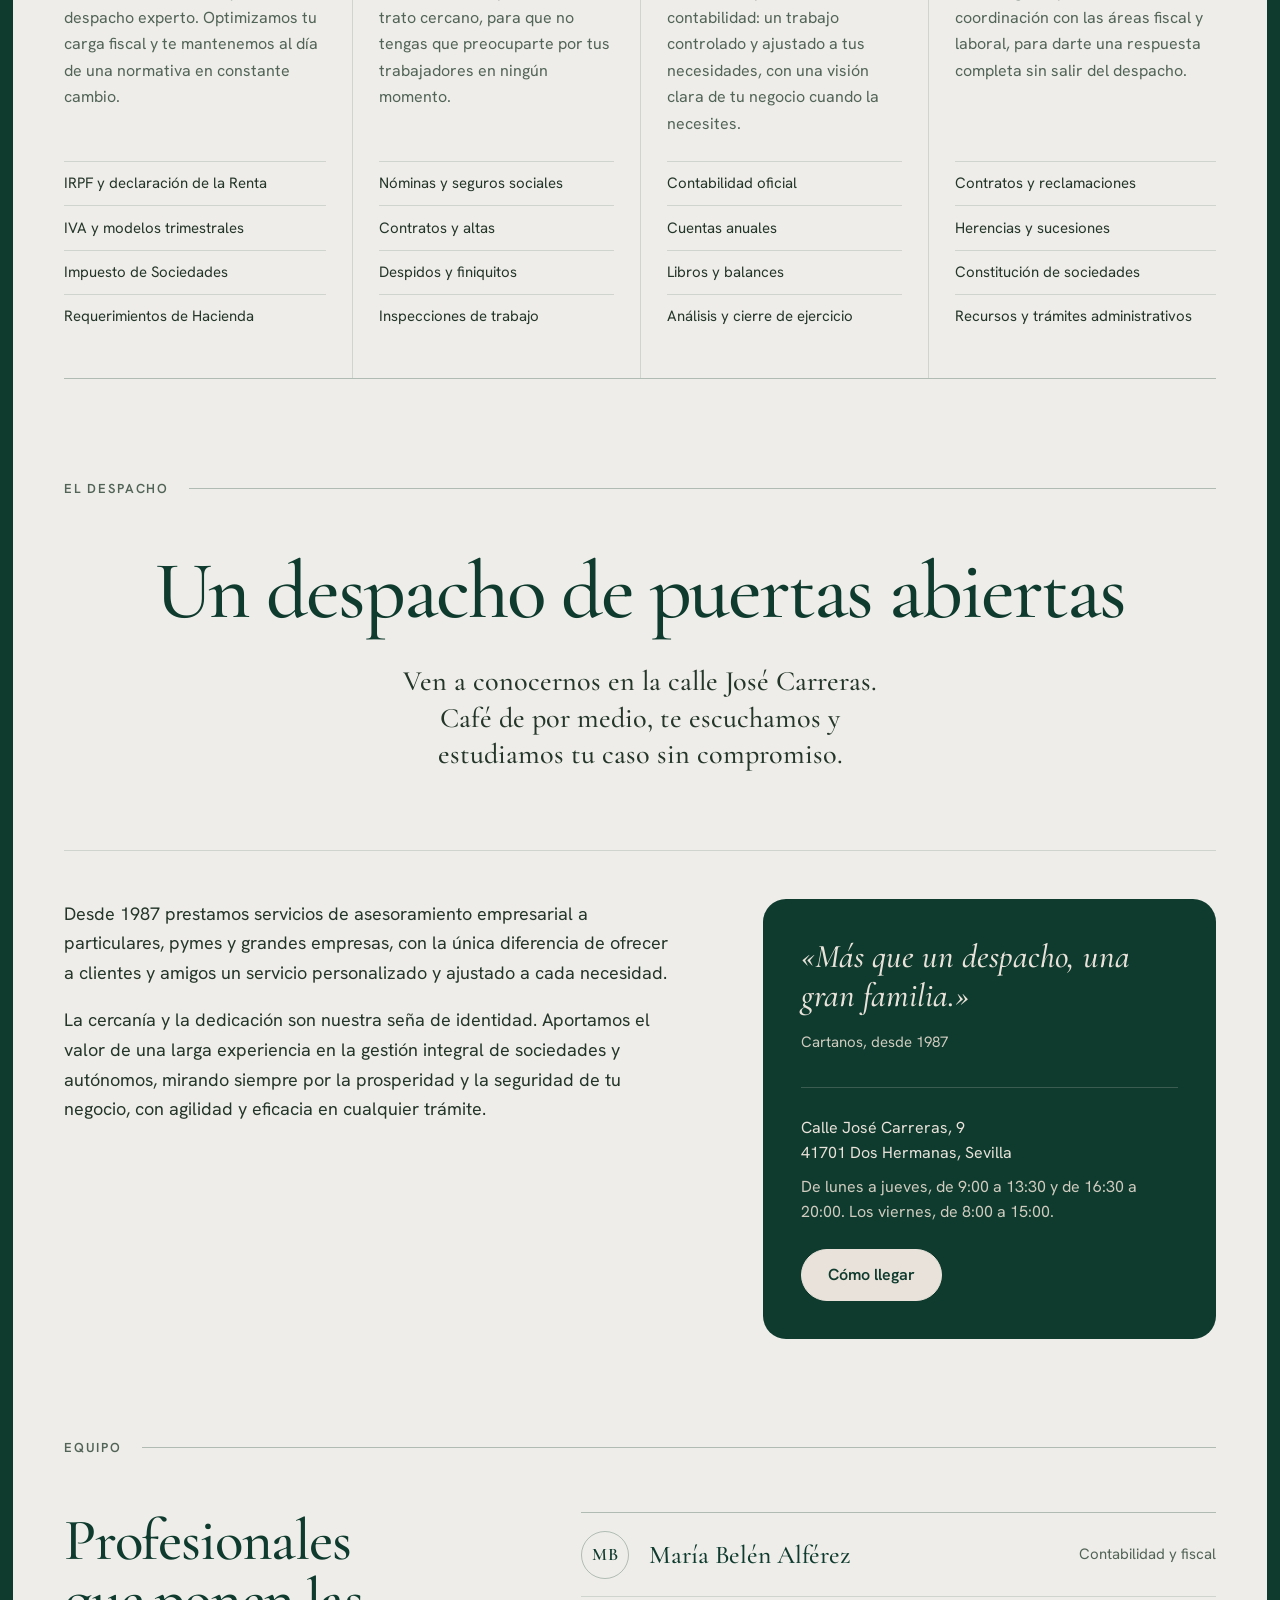
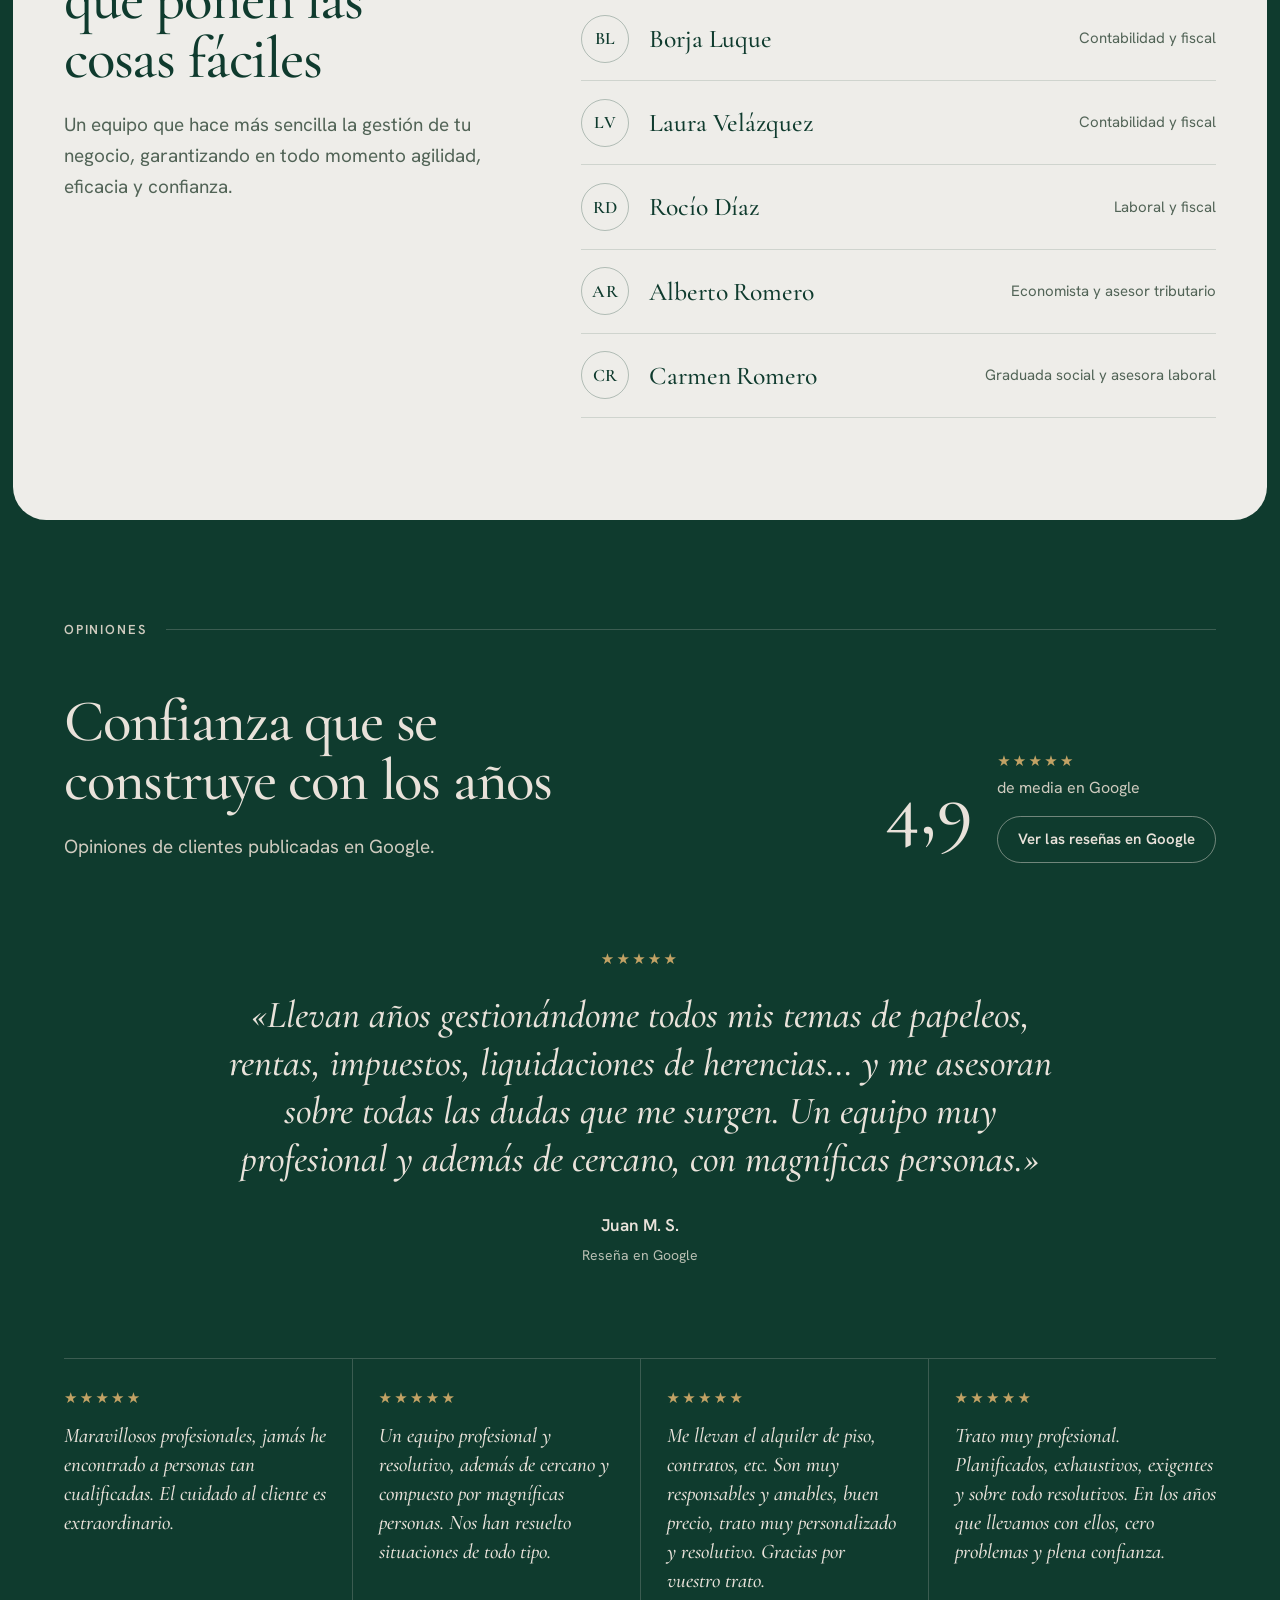
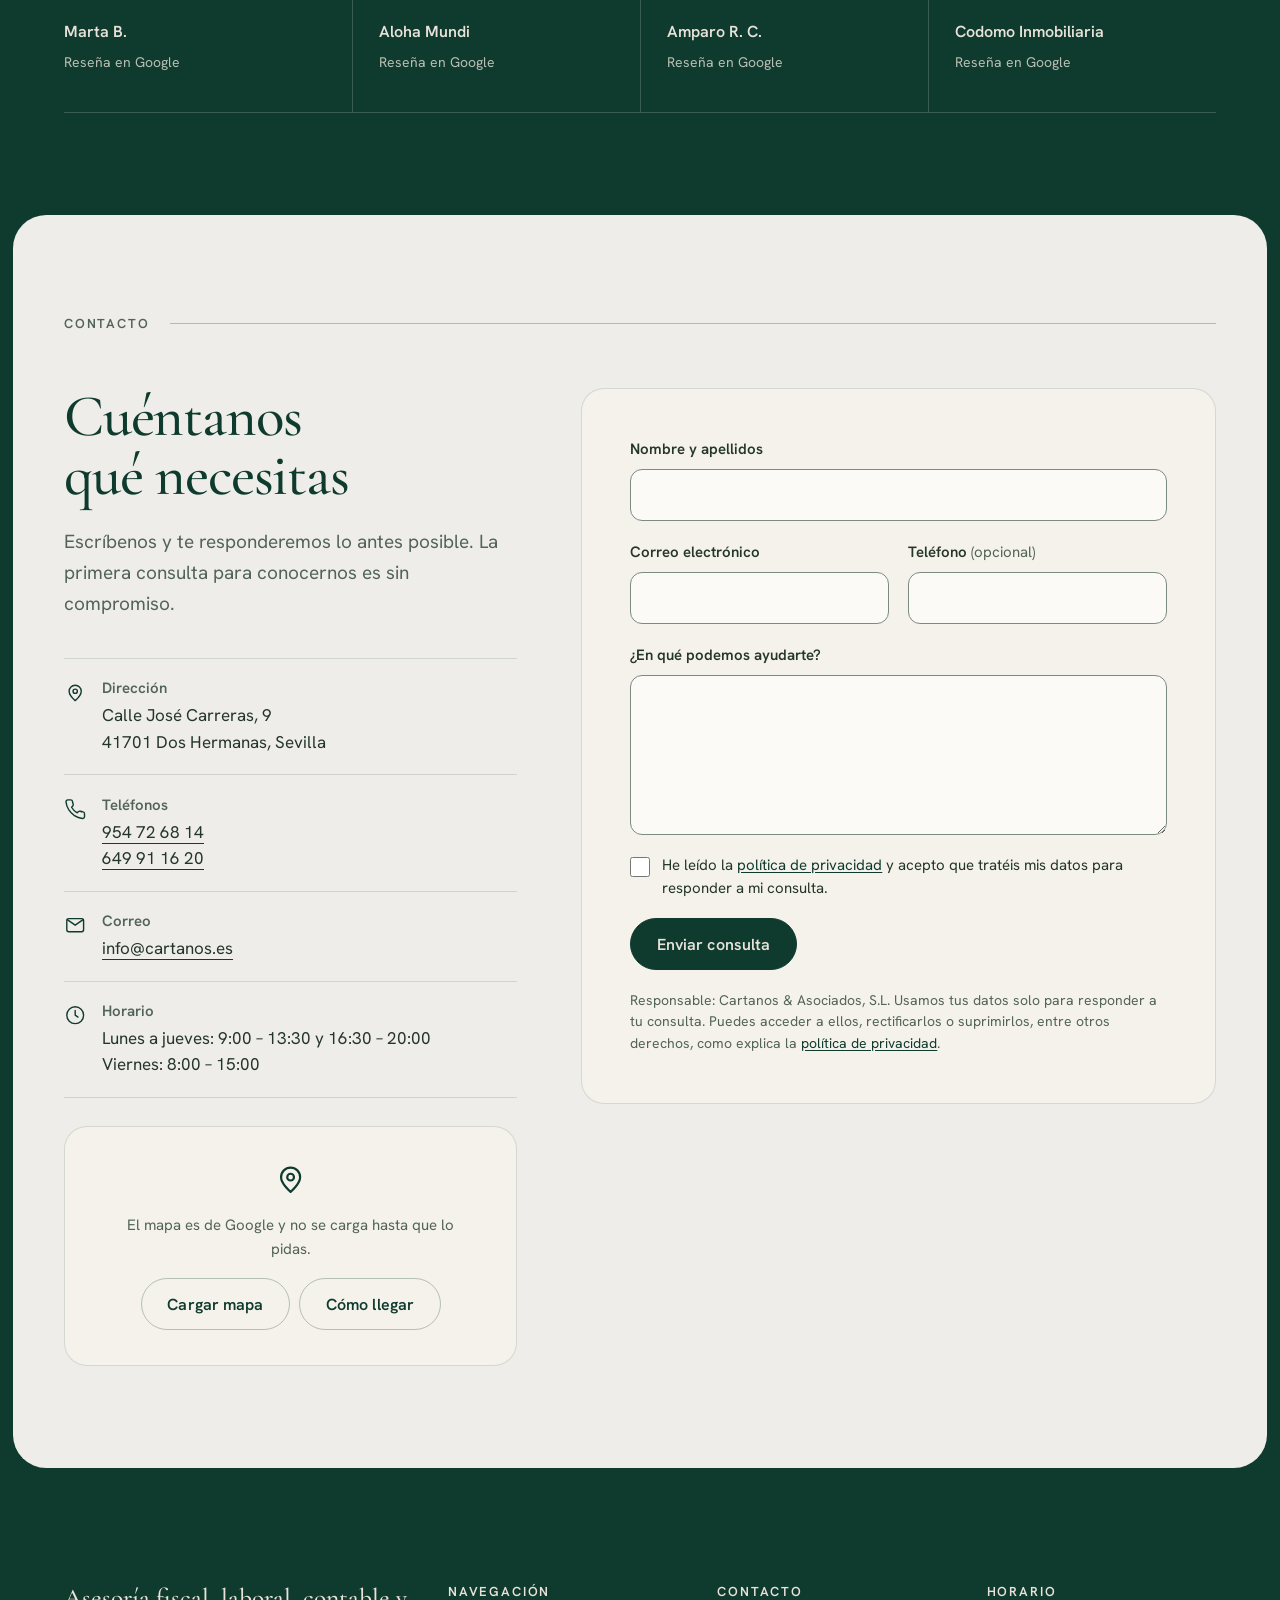
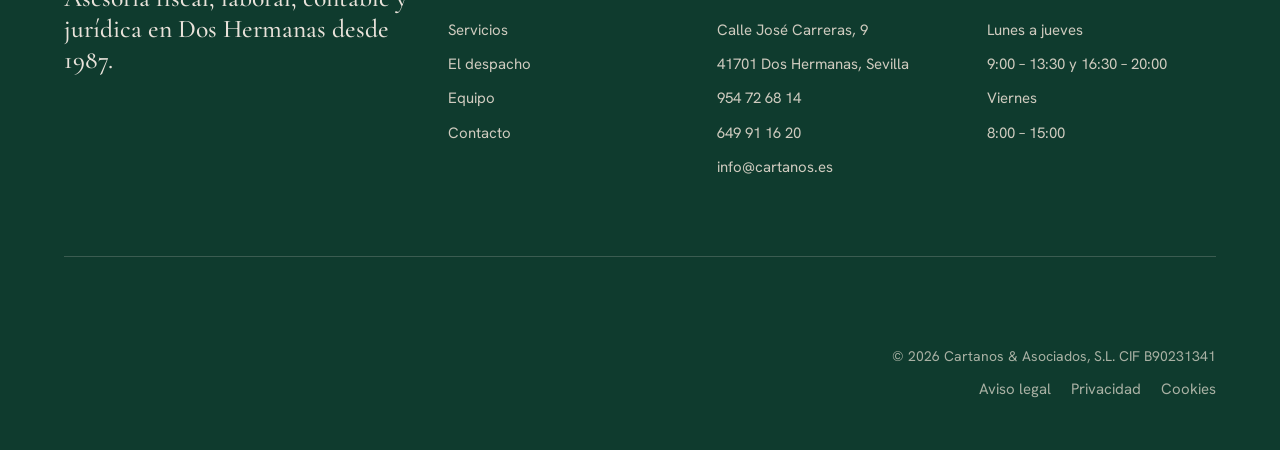
==== commit f855edc3: "Versión nueva de los estilos en la portada" ====
--- a/index.html
+++ b/index.html
@@ -29,7 +29,7 @@
 <link rel="preload" href="assets/fonts/cormorant-garamond-500.woff2" as="font" type="font/woff2" crossorigin>
 <link rel="preload" href="assets/fonts/cormorant-garamond-500-italic.woff2" as="font" type="font/woff2" crossorigin>
 <link rel="preload" href="assets/fonts/hanken-grotesk-400.woff2" as="font" type="font/woff2" crossorigin>
-<link rel="stylesheet" href="assets/css/web.css?v=e112b962">
+<link rel="stylesheet" href="assets/css/web.css?v=63be5565">
 <script>document.documentElement.classList.add('js');</script>
 
 <script type="application/ld+json">
--- a/assets/css/web.css
+++ b/assets/css/web.css
@@ -262,21 +262,24 @@
 
 /* ---------- portada: verde liso, el lema a todo lo ancho y la entrada del despacho ---------- */
 .portada { overflow: hidden; padding-block: clamp(1.75rem, 4vw, 3.25rem) clamp(2rem, 4vw, 3rem); }
+/* margen negativo = el blanco lateral de la «C»: así la C y la línea de debajo empiezan en la misma vertical */
 .portada__titulo .lema {
-  display: block; font-size: 21vw; font-weight: 500;
+  display: block; margin-left: -.046em; font-size: 21vw; font-weight: 500;
   line-height: .86; letter-spacing: -.03em; color: var(--crema);
 }
 .lema__recta, .lema__cursiva { display: block; }
 .lema__cursiva { font-style: italic; }
 @media (min-width: 700px) {
-  .portada__titulo .lema { font-size: min(12vw, 13.25rem); white-space: nowrap; }
+  .portada__titulo .lema { font-size: min(11vw, 12.25rem); white-space: nowrap; }
   .lema__recta, .lema__cursiva { display: inline; }
 }
+/* debajo del lema, en una sola línea desde 700 px (mide 32,5 em: cabe con margen en el 90 % del ancho) */
 .portada__titulo .donde {
-  display: block; max-width: 34ch; margin-top: clamp(1.75rem, 2.5vw, 2.25rem);
-  font-family: var(--sans); font-size: clamp(1.3125rem, 2.1vw, 1.875rem); font-weight: 500;
-  line-height: 1.3; letter-spacing: -.005em; color: var(--crema);
-}
+  display: block; margin-top: clamp(1.5rem, 2.2vw, 2rem);
+  font-family: var(--sans); font-size: clamp(1rem, 1.65vw, 1.5rem); font-weight: 400;
+  line-height: 1.35; letter-spacing: 0; color: var(--crema-suave);
+}
+@media (min-width: 700px) { .portada__titulo .donde { white-space: nowrap; } }
 
 .portada__cuerpo {
   display: grid; gap: clamp(2.25rem, 5vw, 3rem);
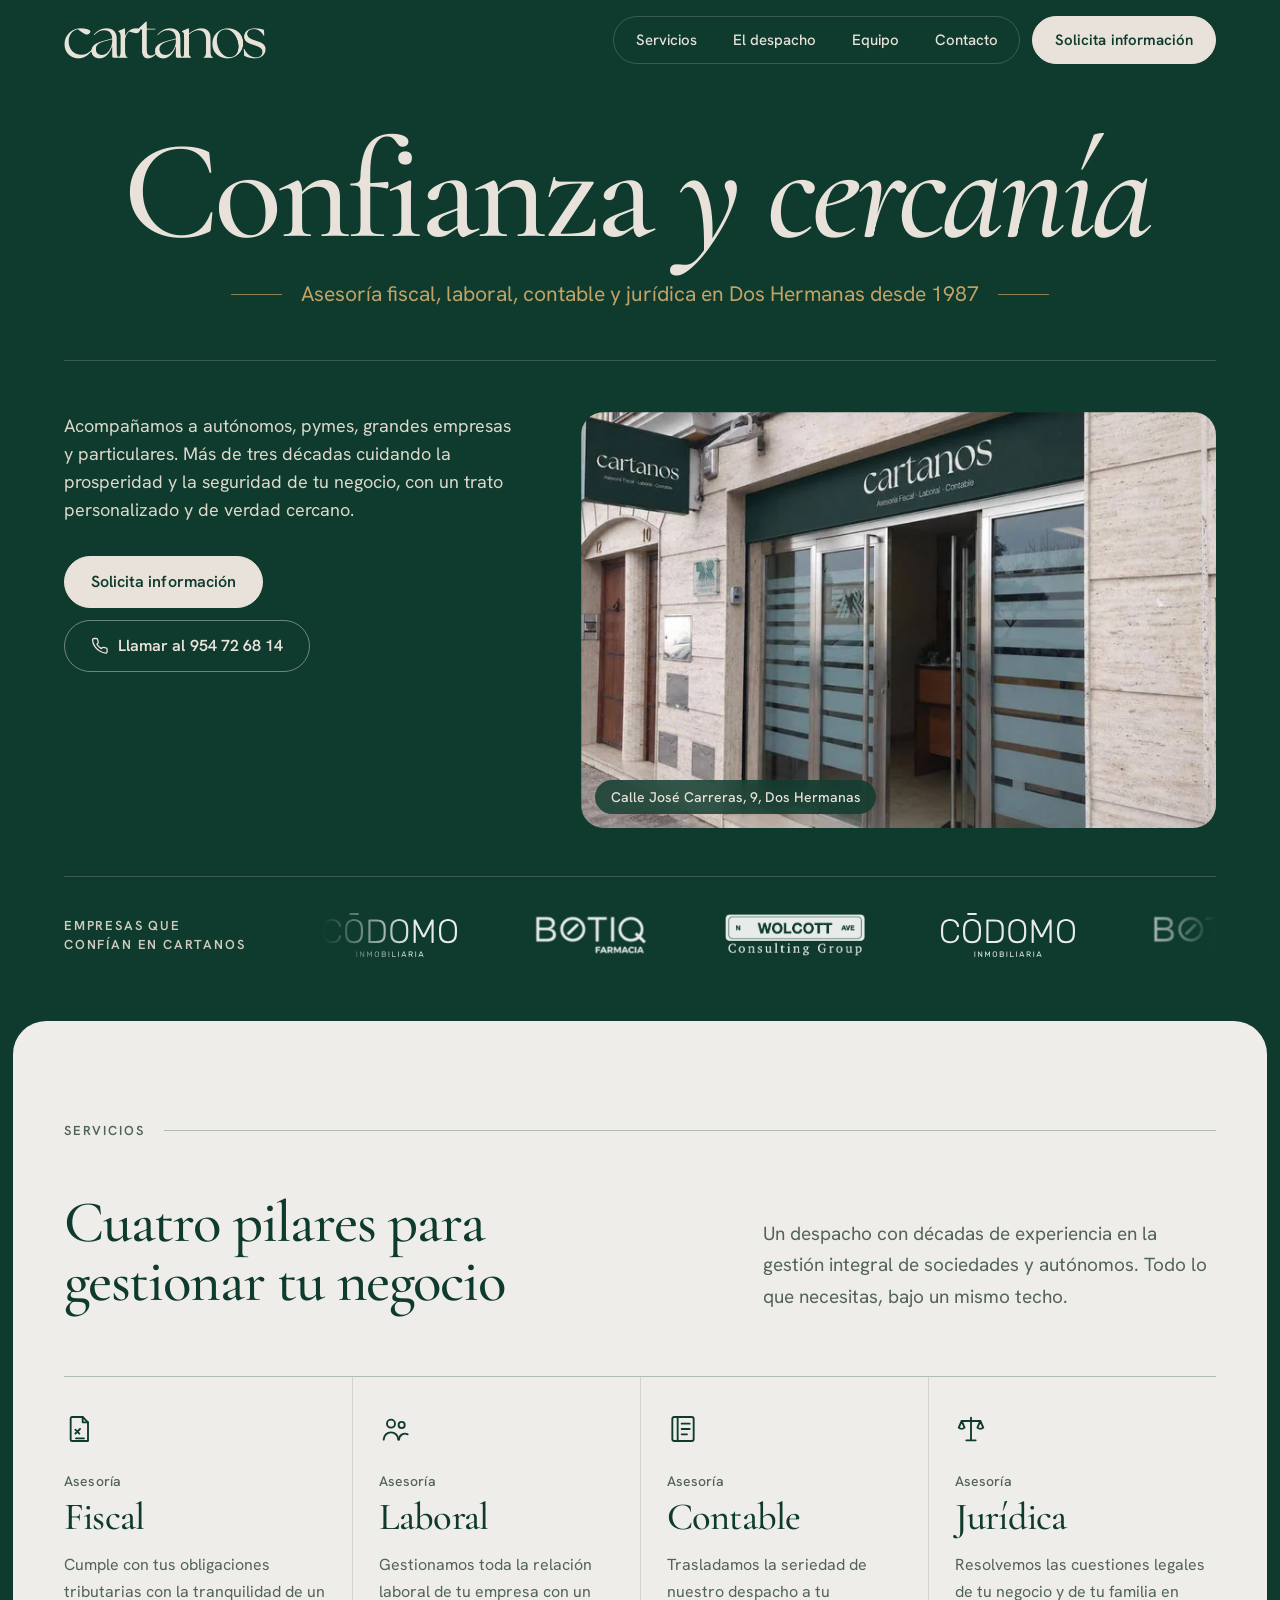
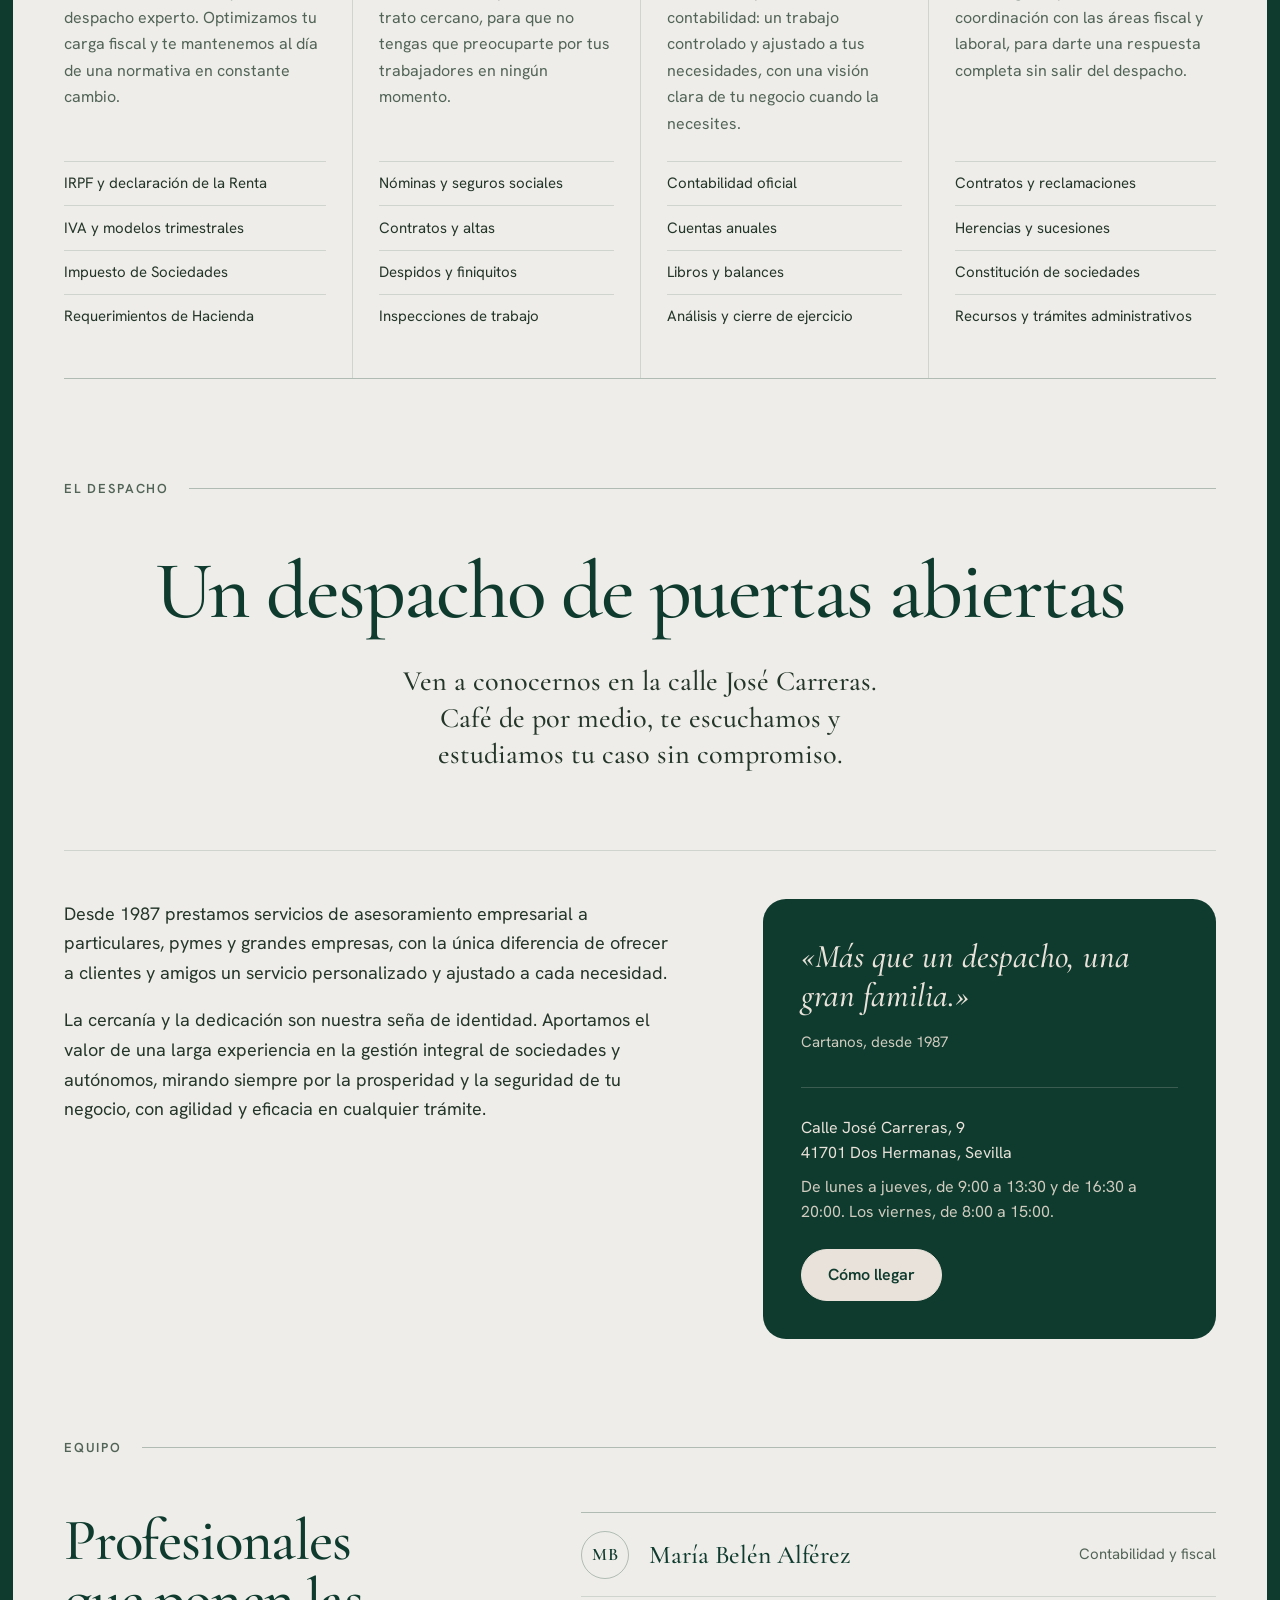
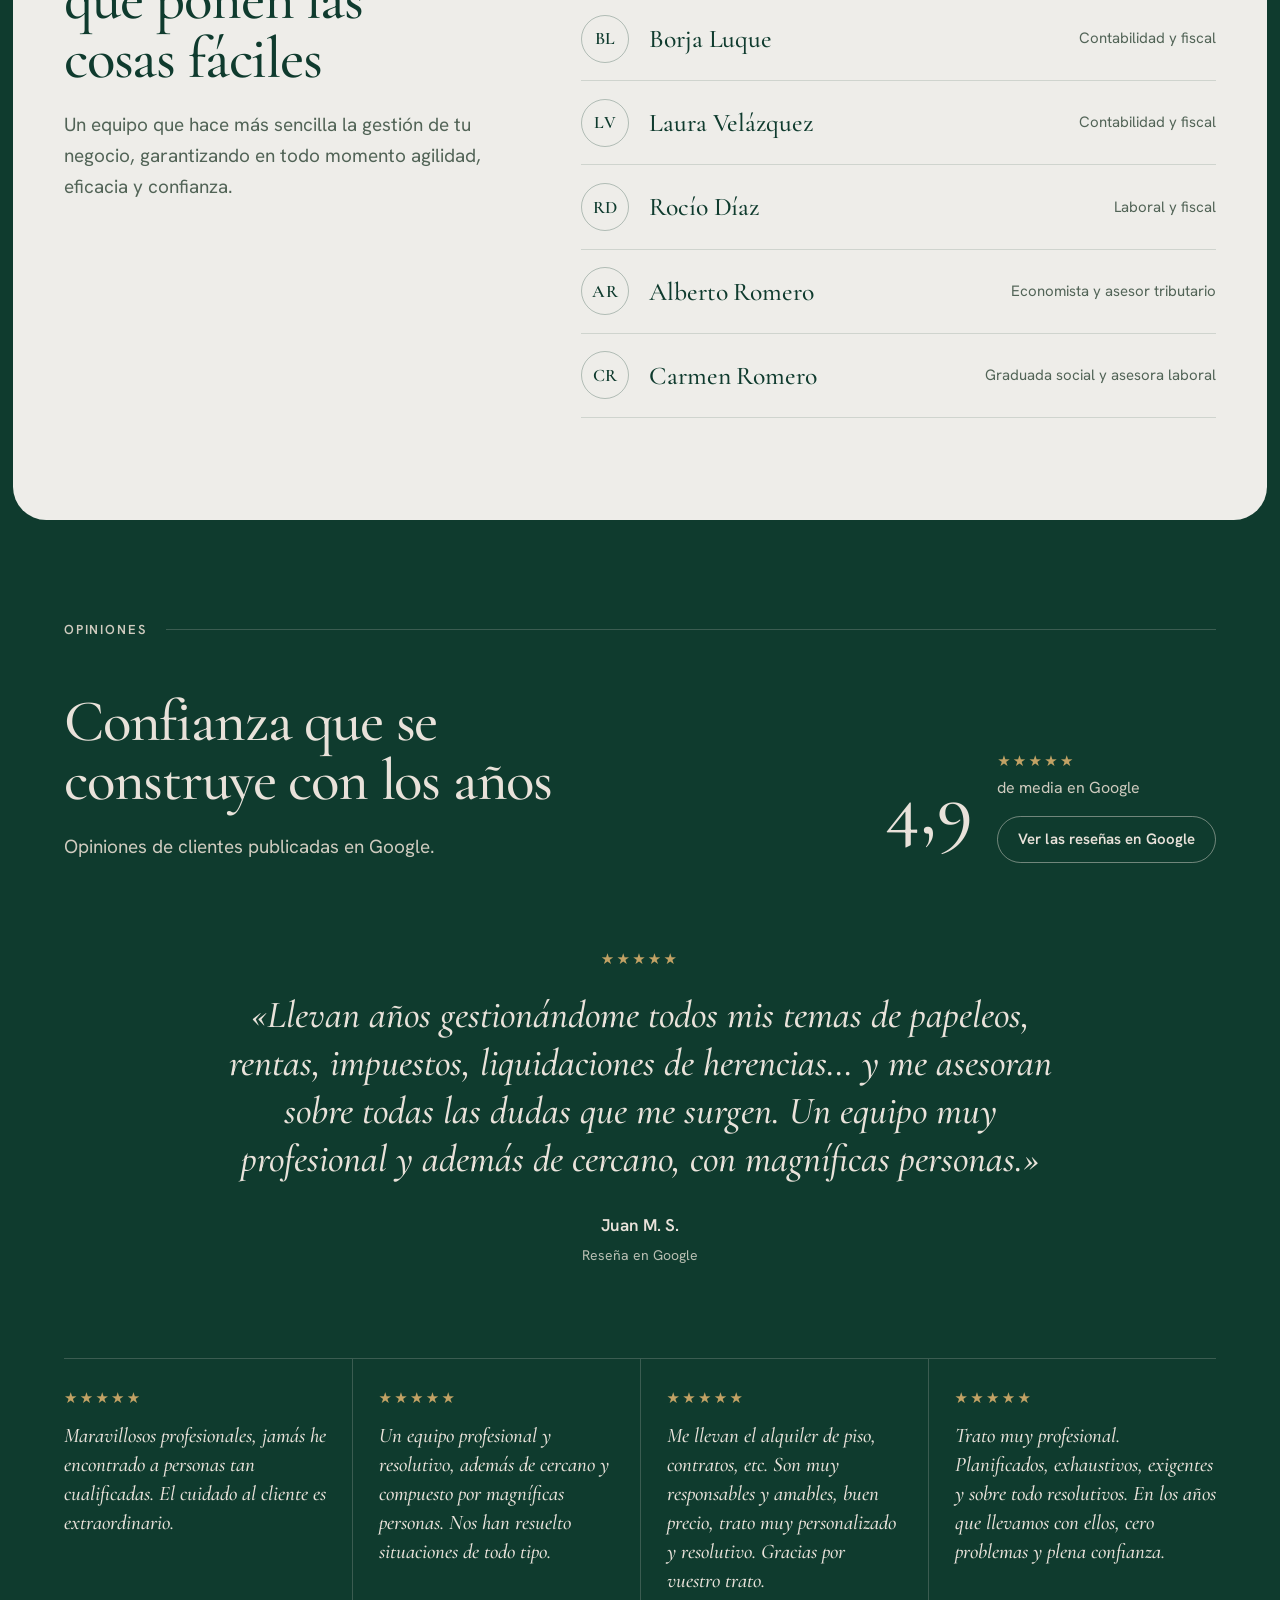
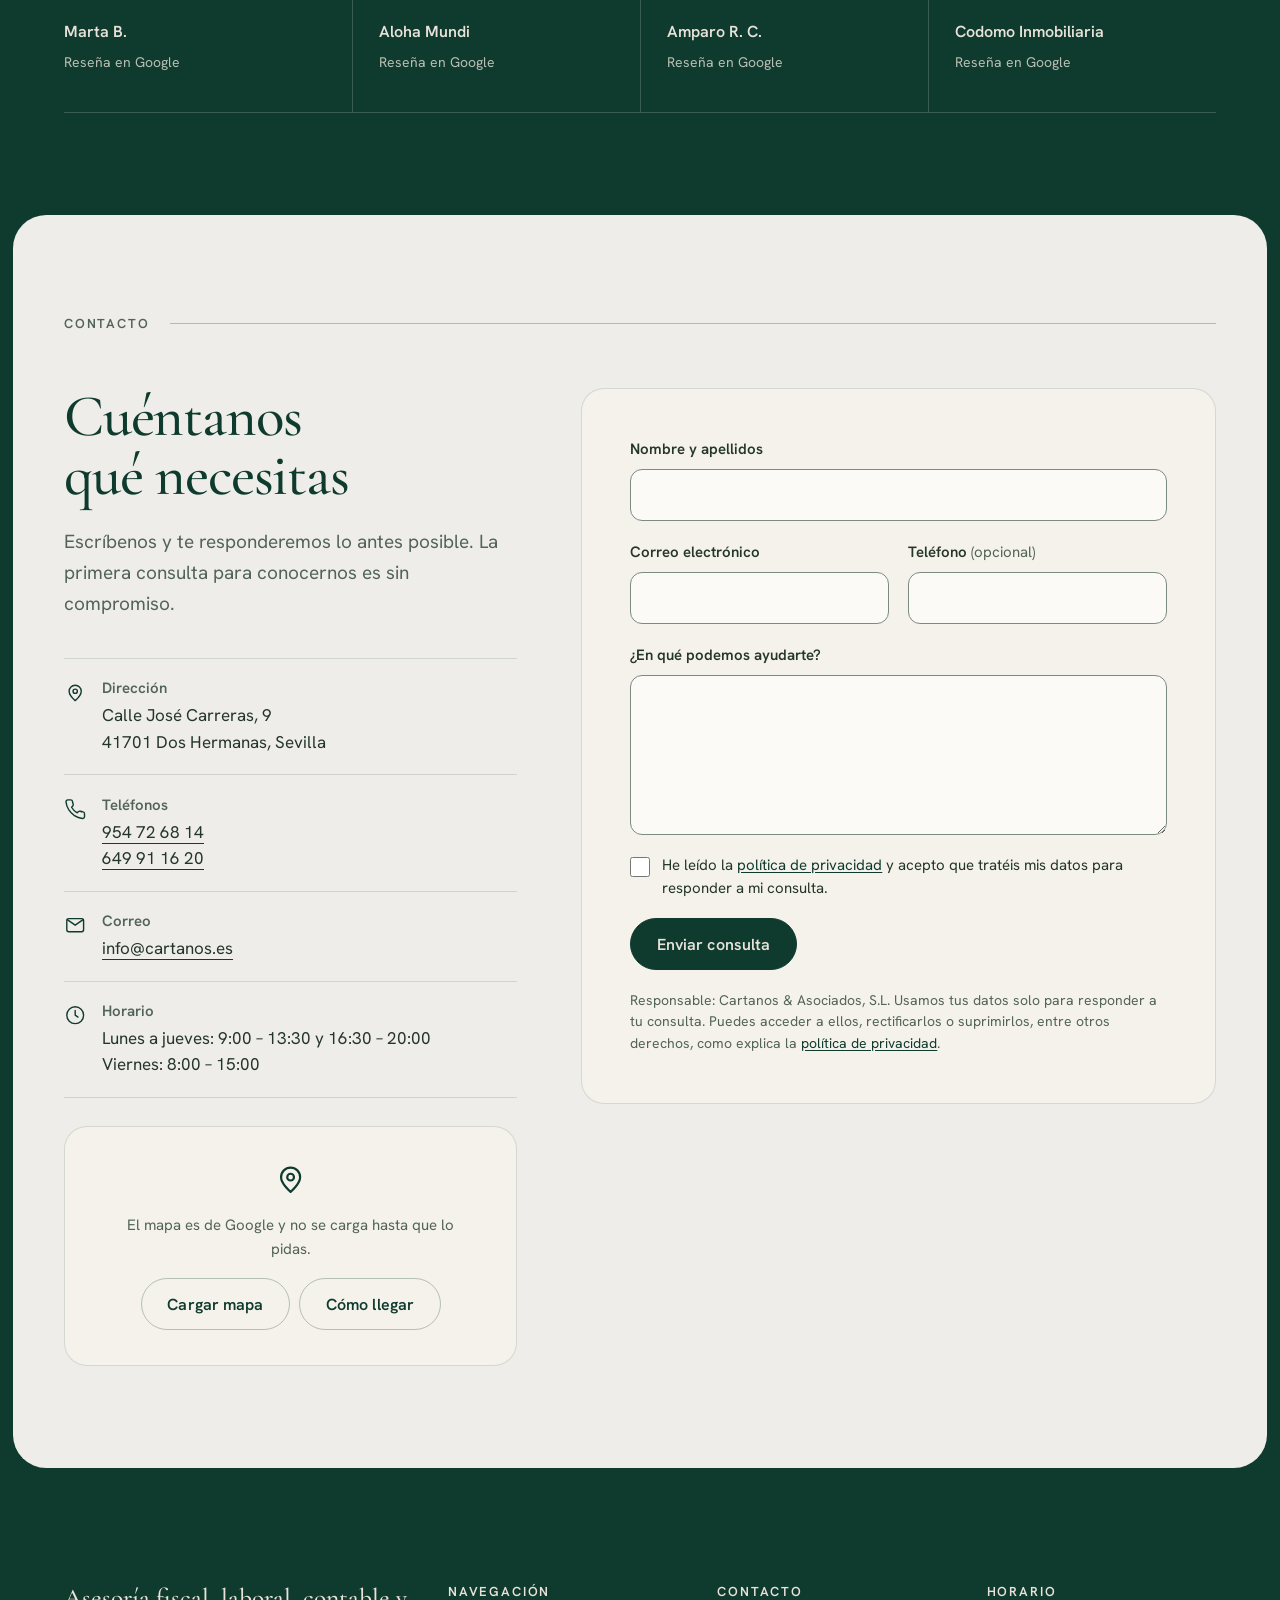
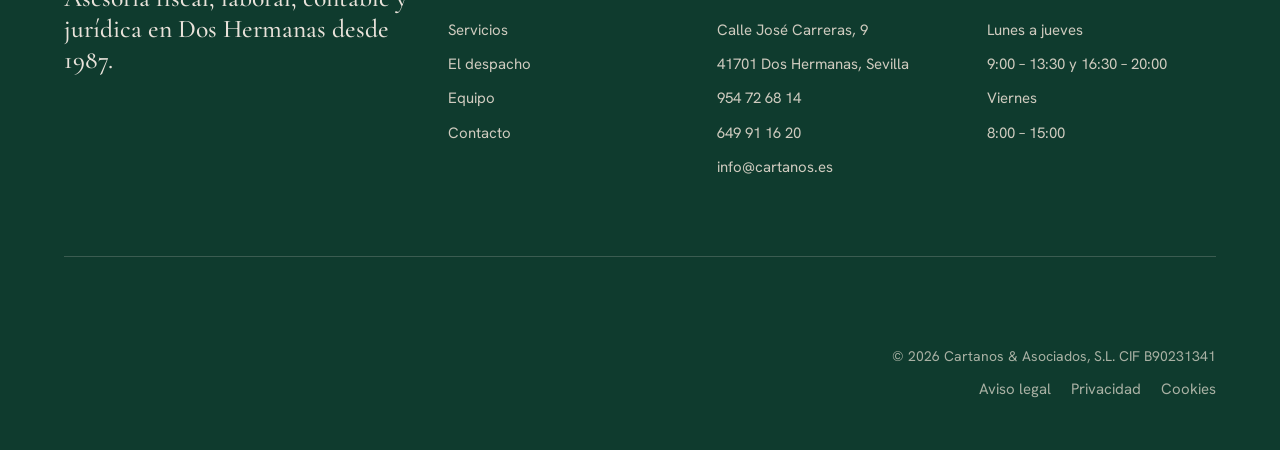
==== commit 480cad6f: "Versión nueva de los estilos en la portada" ====
--- a/index.html
+++ b/index.html
@@ -29,7 +29,7 @@
 <link rel="preload" href="assets/fonts/cormorant-garamond-500.woff2" as="font" type="font/woff2" crossorigin>
 <link rel="preload" href="assets/fonts/cormorant-garamond-500-italic.woff2" as="font" type="font/woff2" crossorigin>
 <link rel="preload" href="assets/fonts/hanken-grotesk-400.woff2" as="font" type="font/woff2" crossorigin>
-<link rel="stylesheet" href="assets/css/web.css?v=63be5565">
+<link rel="stylesheet" href="assets/css/web.css?v=4f7c0cd6">
 <script>document.documentElement.classList.add('js');</script>
 
 <script type="application/ld+json">
--- a/assets/css/web.css
+++ b/assets/css/web.css
@@ -262,9 +262,11 @@
 
 /* ---------- portada: verde liso, el lema a todo lo ancho y la entrada del despacho ---------- */
 .portada { overflow: hidden; padding-block: clamp(1.75rem, 4vw, 3.25rem) clamp(2rem, 4vw, 3rem); }
-/* margen negativo = el blanco lateral de la «C»: así la C y la línea de debajo empiezan en la misma vertical */
+/* lema y línea de debajo centrados, como el logotipo y su línea en el rótulo */
+.portada__titulo { text-align: center; }
+/* −0,025 em: compensa el blanco lateral de la «C» para que el lema quede centrado a la vista */
 .portada__titulo .lema {
-  display: block; margin-left: -.046em; font-size: 21vw; font-weight: 500;
+  position: relative; left: -.025em; display: block; font-size: 21vw; font-weight: 500;
   line-height: .86; letter-spacing: -.03em; color: var(--crema);
 }
 .lema__recta, .lema__cursiva { display: block; }
@@ -273,13 +275,16 @@
   .portada__titulo .lema { font-size: min(11vw, 12.25rem); white-space: nowrap; }
   .lema__recta, .lema__cursiva { display: inline; }
 }
-/* debajo del lema, en una sola línea desde 700 px (mide 32,5 em: cabe con margen en el 90 % del ancho) */
+/* la línea de debajo, en latón y entre dos filetes; en una sola línea desde 700 px (mide 32,5 em) */
 .portada__titulo .donde {
   display: block; margin-top: clamp(1.5rem, 2.2vw, 2rem);
   font-family: var(--sans); font-size: clamp(1rem, 1.65vw, 1.5rem); font-weight: 400;
-  line-height: 1.35; letter-spacing: 0; color: var(--crema-suave);
-}
-@media (min-width: 700px) { .portada__titulo .donde { white-space: nowrap; } }
+  line-height: 1.35; letter-spacing: 0; color: var(--laton);
+}
+@media (min-width: 700px) {
+  .portada__titulo .donde { display: flex; align-items: center; justify-content: center; gap: clamp(.75rem, 1.5vw, 1.25rem); white-space: nowrap; }
+  .portada__titulo .donde::before, .portada__titulo .donde::after { content: ""; flex: none; width: clamp(1.25rem, 4vw, 4rem); height: 1px; background: currentColor; opacity: .7; }
+}
 
 .portada__cuerpo {
   display: grid; gap: clamp(2.25rem, 5vw, 3rem);
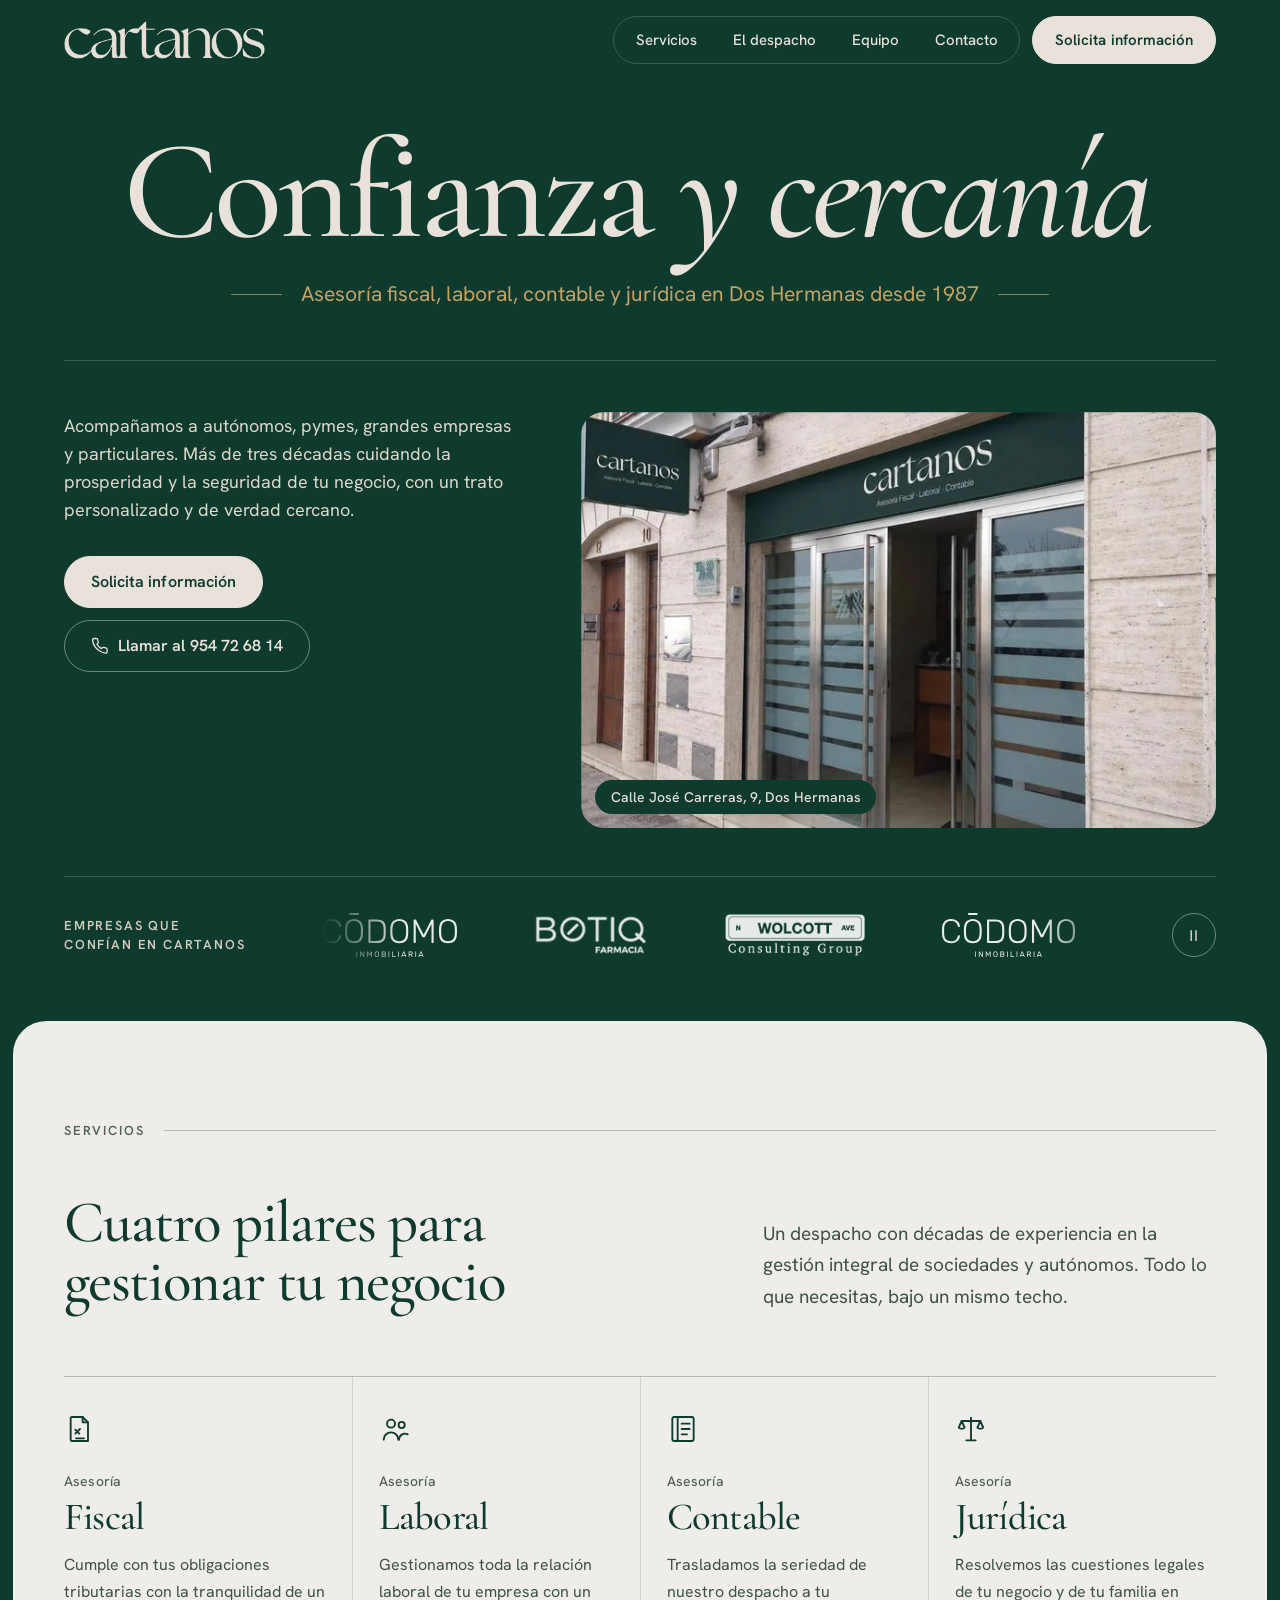
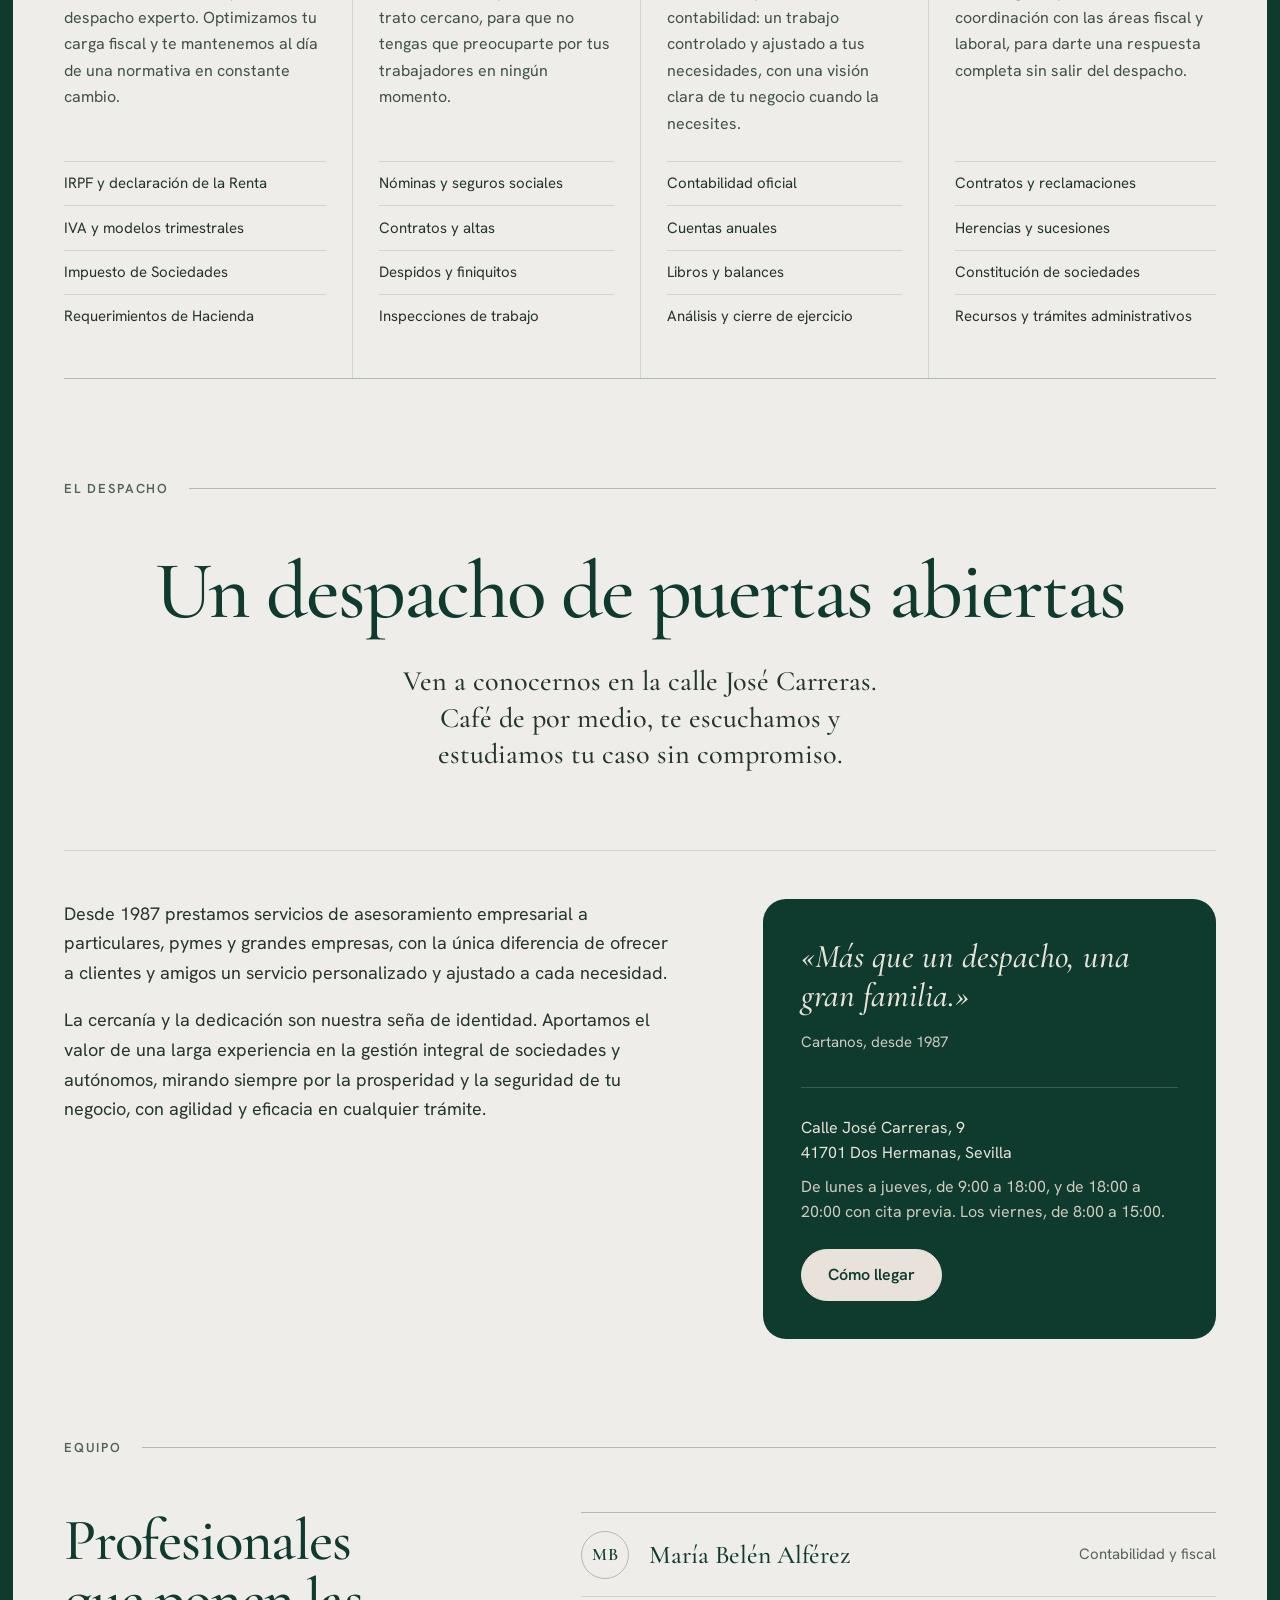
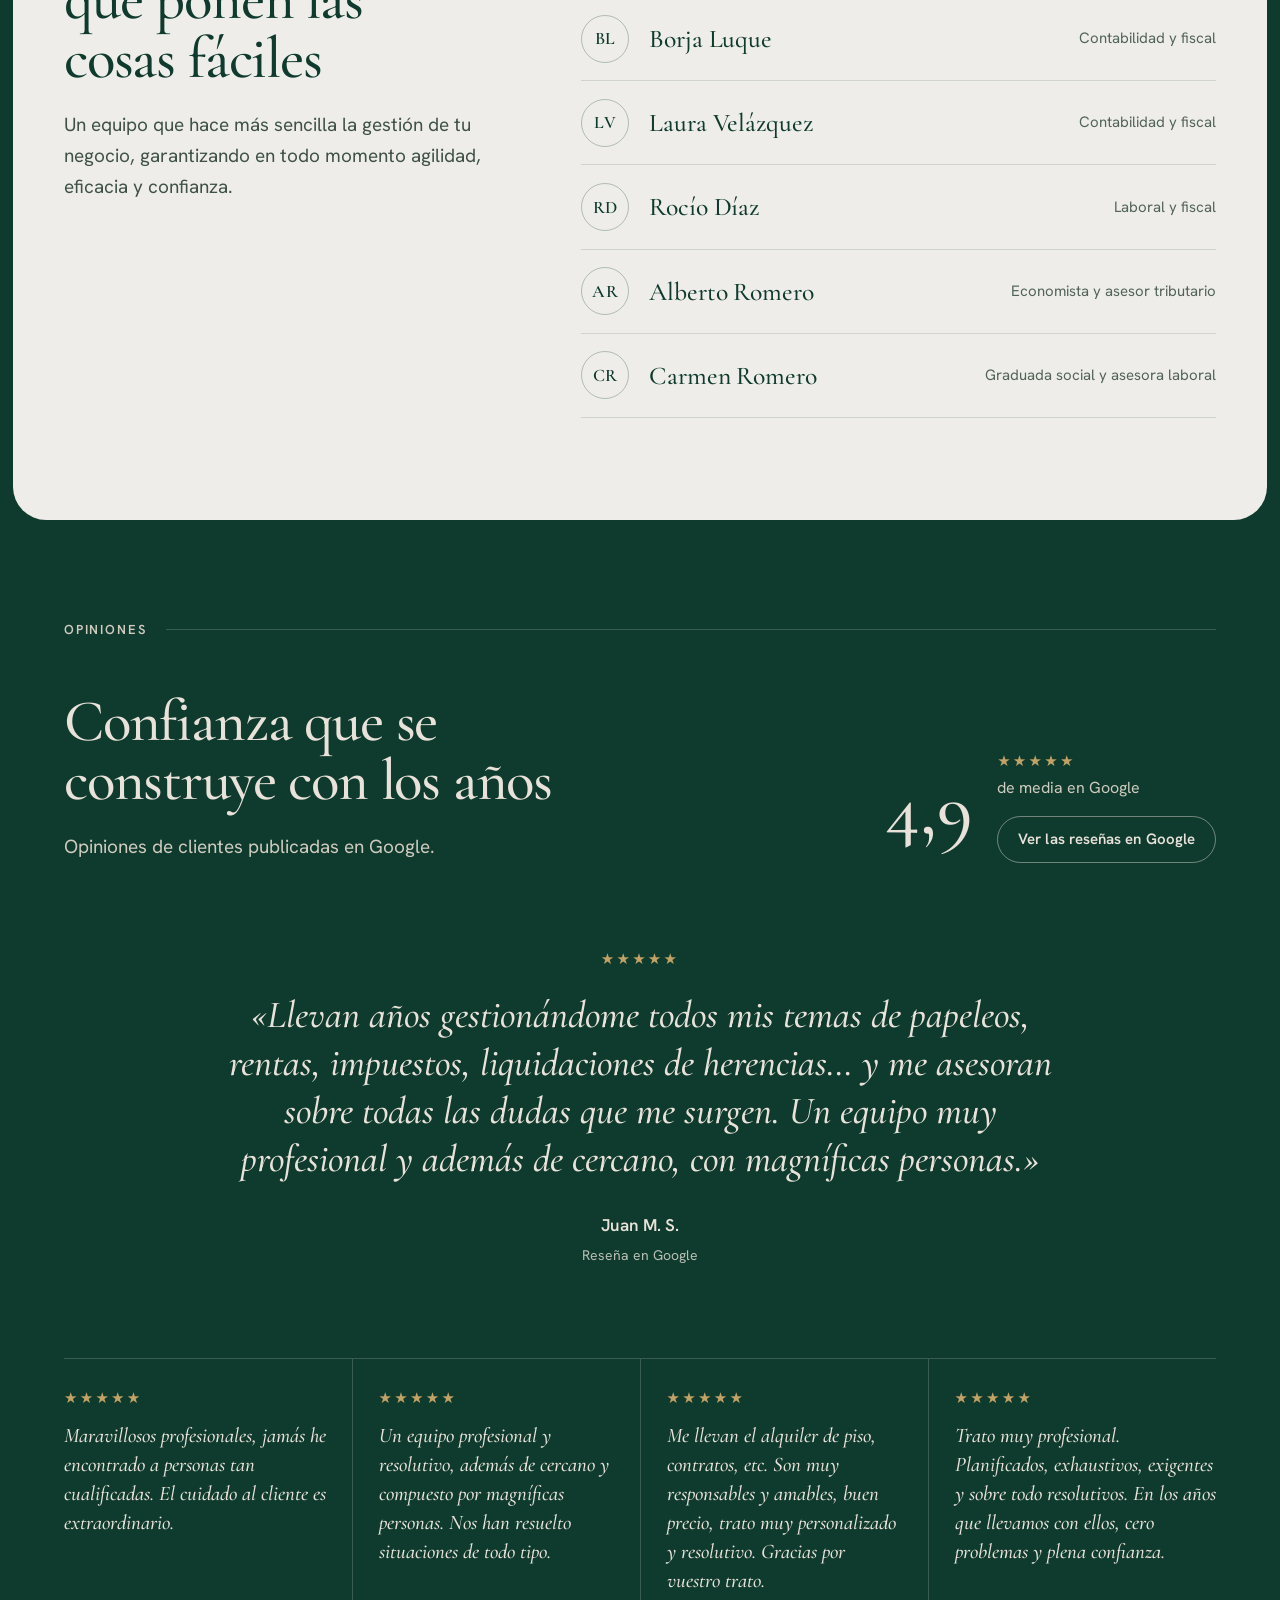
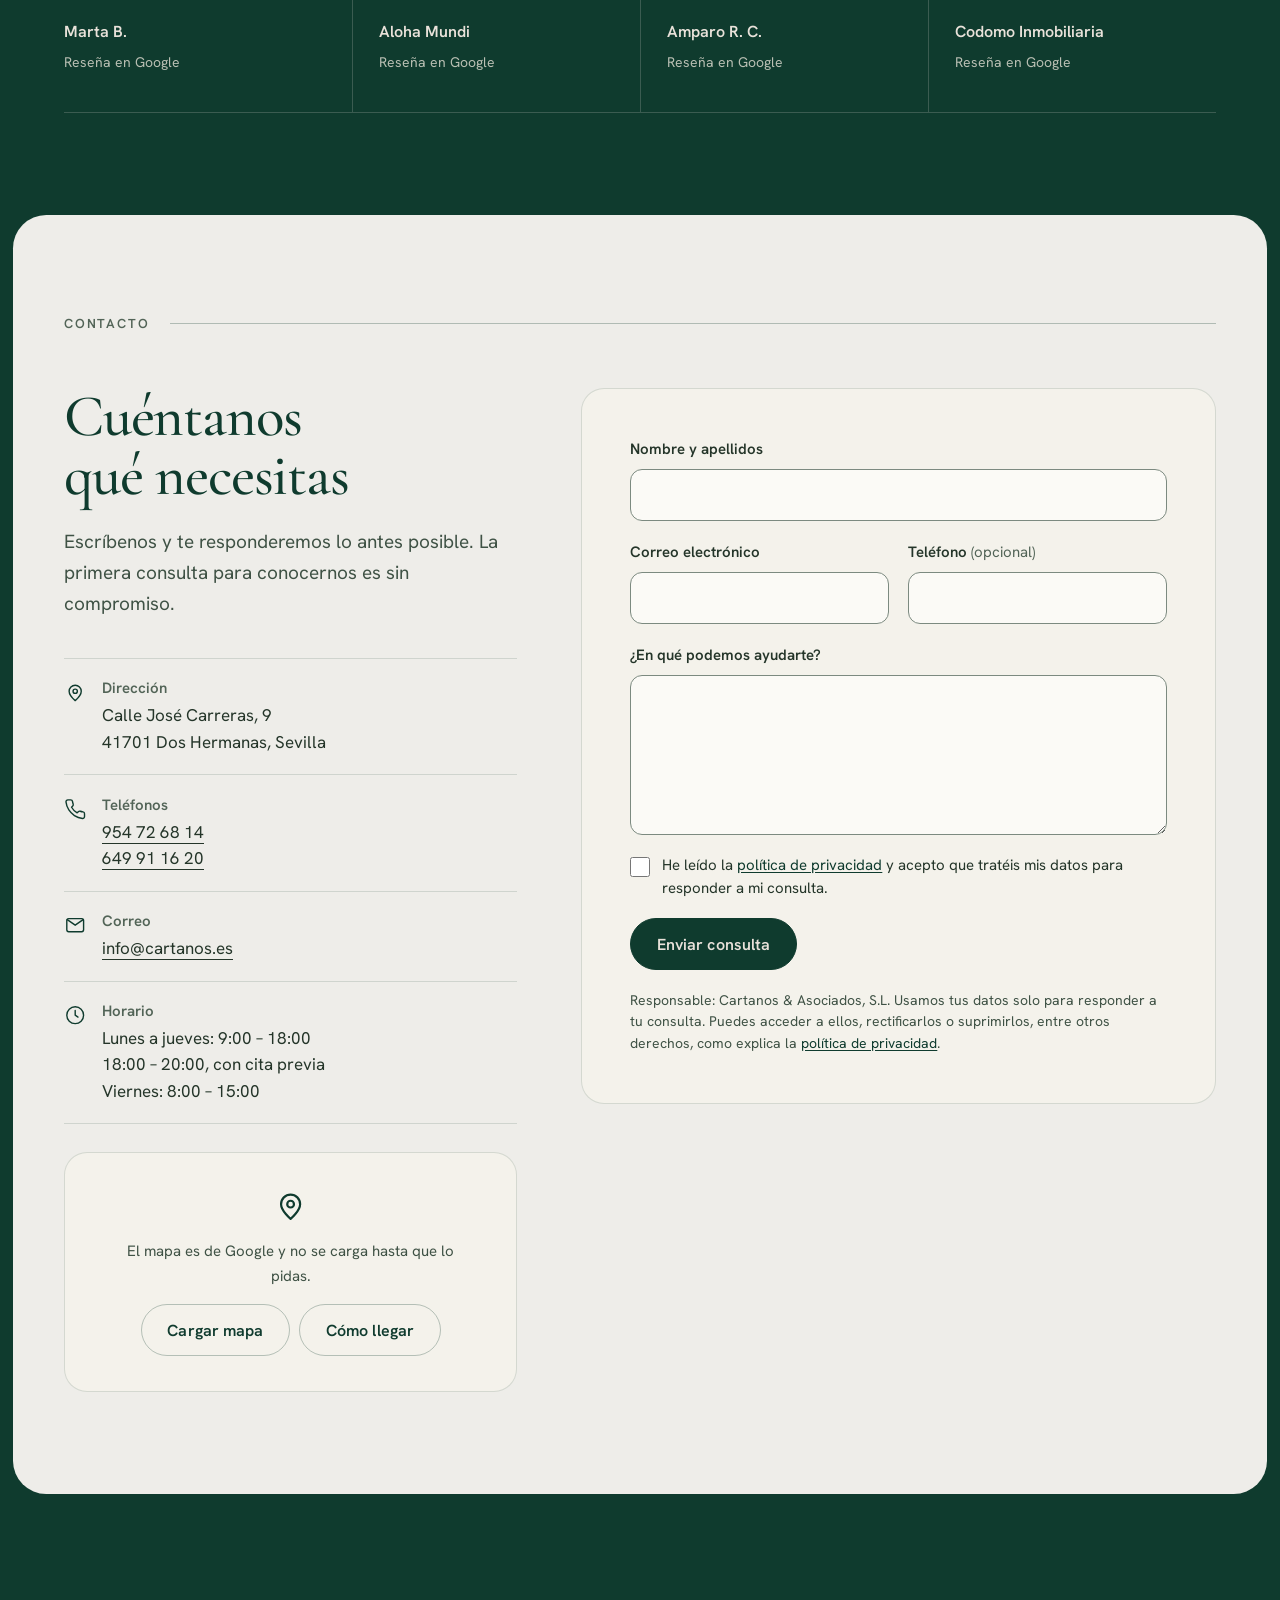
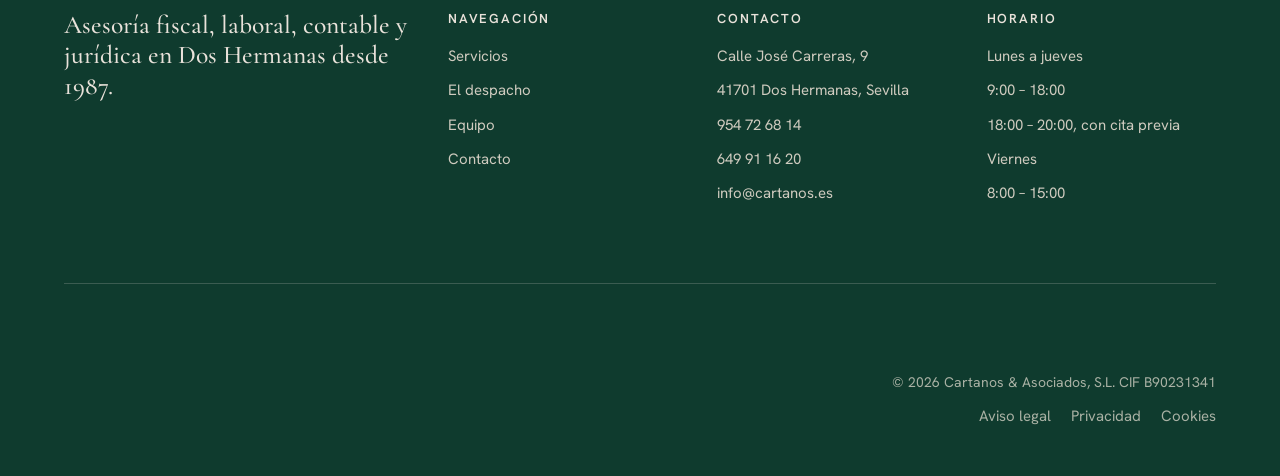
==== commit ab5100ff: "Horario nuevo, pausa en la cinta de logotipos y mejoras de accesibilidad" ====
--- a/index.html
+++ b/index.html
@@ -29,7 +29,7 @@
 <link rel="preload" href="assets/fonts/cormorant-garamond-500.woff2" as="font" type="font/woff2" crossorigin>
 <link rel="preload" href="assets/fonts/cormorant-garamond-500-italic.woff2" as="font" type="font/woff2" crossorigin>
 <link rel="preload" href="assets/fonts/hanken-grotesk-400.woff2" as="font" type="font/woff2" crossorigin>
-<link rel="stylesheet" href="assets/css/web.css?v=4f7c0cd6">
+<link rel="stylesheet" href="assets/css/web.css?v=807e86ea">
 <script>document.documentElement.classList.add('js');</script>
 
 <script type="application/ld+json">
@@ -56,8 +56,7 @@
   "geo": { "@type": "GeoCoordinates", "latitude": 37.2807473, "longitude": -5.9179126 },
   "areaServed": { "@type": "City", "name": "Dos Hermanas" },
   "openingHoursSpecification": [
-    { "@type": "OpeningHoursSpecification", "dayOfWeek": ["Monday", "Tuesday", "Wednesday", "Thursday"], "opens": "09:00", "closes": "13:30" },
-    { "@type": "OpeningHoursSpecification", "dayOfWeek": ["Monday", "Tuesday", "Wednesday", "Thursday"], "opens": "16:30", "closes": "20:00" },
+    { "@type": "OpeningHoursSpecification", "dayOfWeek": ["Monday", "Tuesday", "Wednesday", "Thursday"], "opens": "09:00", "closes": "18:00" },
     { "@type": "OpeningHoursSpecification", "dayOfWeek": "Friday", "opens": "08:00", "closes": "15:00" }
   ]
 }
@@ -79,7 +78,7 @@
 <header class="cabecera">
   <div class="contenedor cabecera__interior">
     <a class="marca" href="index.html" aria-label="Cartanos, página principal">
-      <img src="assets/img/logo-cartanos-crema.webp" width="800" height="152" alt="">
+      <img src="assets/img/logo-cartanos-crema-440.png" srcset="assets/img/logo-cartanos-crema-320.png 320w, assets/img/logo-cartanos-crema-440.png 440w, assets/img/logo-cartanos-crema-640.png 640w" sizes="(min-width: 901px) 202px, 156px" width="440" height="84" alt="">
     </a>
 
     <nav class="menu" id="menu" aria-label="Principal">
@@ -117,7 +116,7 @@
   <section class="portada sobre-verde" aria-labelledby="titulo-portada">
     <div class="contenedor">
       <h1 class="portada__titulo" id="titulo-portada">
-        <span class="lema entrada entrada--1"><span class="lema__recta">Confianza</span> <span class="lema__cursiva">y cercanía</span></span>
+        <span class="lema entrada entrada--1"><span class="lema__recta">Confianza</span> <span class="lema__cursiva">y cercanía</span></span><span class="solo-lectores">.</span>
         <span class="donde entrada entrada--2">Asesoría fiscal, laboral, contable y jurídica en Dos Hermanas desde 1987</span>
       </h1>
 
@@ -152,33 +151,37 @@
         <div class="clientes__pista">
           <ul class="clientes__lista">
             <li class="cliente--codomo"><img src="assets/img/clientes/codomo.svg" width="255" height="84" alt="Códomo Inmobiliaria" decoding="async"></li>
-            <li class="cliente--botiq"><img src="assets/img/clientes/botiq.png" width="286" height="100" alt="Botiq Farmacia" decoding="async"></li>
-            <li class="cliente--wolcott"><img src="assets/img/clientes/wolcott.png" width="333" height="100" alt="Wolcott Consulting Group" decoding="async"></li>
-            <li class="cliente--codomo clientes__rep" aria-hidden="true"><img src="assets/img/clientes/codomo.svg" width="255" height="84" alt="" decoding="async"></li>
-            <li class="cliente--botiq clientes__rep" aria-hidden="true"><img src="assets/img/clientes/botiq.png" width="286" height="100" alt="" decoding="async"></li>
-            <li class="cliente--wolcott clientes__rep" aria-hidden="true"><img src="assets/img/clientes/wolcott.png" width="333" height="100" alt="" decoding="async"></li>
-            <li class="cliente--codomo clientes__rep" aria-hidden="true"><img src="assets/img/clientes/codomo.svg" width="255" height="84" alt="" decoding="async"></li>
-            <li class="cliente--botiq clientes__rep" aria-hidden="true"><img src="assets/img/clientes/botiq.png" width="286" height="100" alt="" decoding="async"></li>
-            <li class="cliente--wolcott clientes__rep" aria-hidden="true"><img src="assets/img/clientes/wolcott.png" width="333" height="100" alt="" decoding="async"></li>
-            <li class="cliente--codomo clientes__rep" aria-hidden="true"><img src="assets/img/clientes/codomo.svg" width="255" height="84" alt="" decoding="async"></li>
-            <li class="cliente--botiq clientes__rep" aria-hidden="true"><img src="assets/img/clientes/botiq.png" width="286" height="100" alt="" decoding="async"></li>
-            <li class="cliente--wolcott clientes__rep" aria-hidden="true"><img src="assets/img/clientes/wolcott.png" width="333" height="100" alt="" decoding="async"></li>
+            <li class="cliente--botiq"><img src="assets/img/clientes/botiq-143.png" srcset="assets/img/clientes/botiq-143.png 143w, assets/img/clientes/botiq.png 286w" sizes="(max-width: 699px) 98px, 115px" width="286" height="100" alt="Botiq Farmacia" decoding="async"></li>
+            <li class="cliente--wolcott"><img src="assets/img/clientes/wolcott-167.png" srcset="assets/img/clientes/wolcott-167.png 167w, assets/img/clientes/wolcott.png 333w" sizes="(max-width: 699px) 120px, 140px" width="333" height="100" alt="Wolcott Consulting Group" decoding="async"></li>
+            <li class="cliente--codomo clientes__rep" aria-hidden="true"><img src="assets/img/clientes/codomo.svg" width="255" height="84" alt="" decoding="async"></li>
+            <li class="cliente--botiq clientes__rep" aria-hidden="true"><img src="assets/img/clientes/botiq-143.png" srcset="assets/img/clientes/botiq-143.png 143w, assets/img/clientes/botiq.png 286w" sizes="(max-width: 699px) 98px, 115px" width="286" height="100" alt="" decoding="async"></li>
+            <li class="cliente--wolcott clientes__rep" aria-hidden="true"><img src="assets/img/clientes/wolcott-167.png" srcset="assets/img/clientes/wolcott-167.png 167w, assets/img/clientes/wolcott.png 333w" sizes="(max-width: 699px) 120px, 140px" width="333" height="100" alt="" decoding="async"></li>
+            <li class="cliente--codomo clientes__rep" aria-hidden="true"><img src="assets/img/clientes/codomo.svg" width="255" height="84" alt="" decoding="async"></li>
+            <li class="cliente--botiq clientes__rep" aria-hidden="true"><img src="assets/img/clientes/botiq-143.png" srcset="assets/img/clientes/botiq-143.png 143w, assets/img/clientes/botiq.png 286w" sizes="(max-width: 699px) 98px, 115px" width="286" height="100" alt="" decoding="async"></li>
+            <li class="cliente--wolcott clientes__rep" aria-hidden="true"><img src="assets/img/clientes/wolcott-167.png" srcset="assets/img/clientes/wolcott-167.png 167w, assets/img/clientes/wolcott.png 333w" sizes="(max-width: 699px) 120px, 140px" width="333" height="100" alt="" decoding="async"></li>
+            <li class="cliente--codomo clientes__rep" aria-hidden="true"><img src="assets/img/clientes/codomo.svg" width="255" height="84" alt="" decoding="async"></li>
+            <li class="cliente--botiq clientes__rep" aria-hidden="true"><img src="assets/img/clientes/botiq-143.png" srcset="assets/img/clientes/botiq-143.png 143w, assets/img/clientes/botiq.png 286w" sizes="(max-width: 699px) 98px, 115px" width="286" height="100" alt="" decoding="async"></li>
+            <li class="cliente--wolcott clientes__rep" aria-hidden="true"><img src="assets/img/clientes/wolcott-167.png" srcset="assets/img/clientes/wolcott-167.png 167w, assets/img/clientes/wolcott.png 333w" sizes="(max-width: 699px) 120px, 140px" width="333" height="100" alt="" decoding="async"></li>
           </ul>
           <ul class="clientes__lista" aria-hidden="true">
             <li class="cliente--codomo clientes__rep" aria-hidden="true"><img src="assets/img/clientes/codomo.svg" width="255" height="84" alt="" decoding="async"></li>
-            <li class="cliente--botiq clientes__rep" aria-hidden="true"><img src="assets/img/clientes/botiq.png" width="286" height="100" alt="" decoding="async"></li>
-            <li class="cliente--wolcott clientes__rep" aria-hidden="true"><img src="assets/img/clientes/wolcott.png" width="333" height="100" alt="" decoding="async"></li>
-            <li class="cliente--codomo clientes__rep" aria-hidden="true"><img src="assets/img/clientes/codomo.svg" width="255" height="84" alt="" decoding="async"></li>
-            <li class="cliente--botiq clientes__rep" aria-hidden="true"><img src="assets/img/clientes/botiq.png" width="286" height="100" alt="" decoding="async"></li>
-            <li class="cliente--wolcott clientes__rep" aria-hidden="true"><img src="assets/img/clientes/wolcott.png" width="333" height="100" alt="" decoding="async"></li>
-            <li class="cliente--codomo clientes__rep" aria-hidden="true"><img src="assets/img/clientes/codomo.svg" width="255" height="84" alt="" decoding="async"></li>
-            <li class="cliente--botiq clientes__rep" aria-hidden="true"><img src="assets/img/clientes/botiq.png" width="286" height="100" alt="" decoding="async"></li>
-            <li class="cliente--wolcott clientes__rep" aria-hidden="true"><img src="assets/img/clientes/wolcott.png" width="333" height="100" alt="" decoding="async"></li>
-            <li class="cliente--codomo clientes__rep" aria-hidden="true"><img src="assets/img/clientes/codomo.svg" width="255" height="84" alt="" decoding="async"></li>
-            <li class="cliente--botiq clientes__rep" aria-hidden="true"><img src="assets/img/clientes/botiq.png" width="286" height="100" alt="" decoding="async"></li>
-            <li class="cliente--wolcott clientes__rep" aria-hidden="true"><img src="assets/img/clientes/wolcott.png" width="333" height="100" alt="" decoding="async"></li>
+            <li class="cliente--botiq clientes__rep" aria-hidden="true"><img src="assets/img/clientes/botiq-143.png" srcset="assets/img/clientes/botiq-143.png 143w, assets/img/clientes/botiq.png 286w" sizes="(max-width: 699px) 98px, 115px" width="286" height="100" alt="" decoding="async"></li>
+            <li class="cliente--wolcott clientes__rep" aria-hidden="true"><img src="assets/img/clientes/wolcott-167.png" srcset="assets/img/clientes/wolcott-167.png 167w, assets/img/clientes/wolcott.png 333w" sizes="(max-width: 699px) 120px, 140px" width="333" height="100" alt="" decoding="async"></li>
+            <li class="cliente--codomo clientes__rep" aria-hidden="true"><img src="assets/img/clientes/codomo.svg" width="255" height="84" alt="" decoding="async"></li>
+            <li class="cliente--botiq clientes__rep" aria-hidden="true"><img src="assets/img/clientes/botiq-143.png" srcset="assets/img/clientes/botiq-143.png 143w, assets/img/clientes/botiq.png 286w" sizes="(max-width: 699px) 98px, 115px" width="286" height="100" alt="" decoding="async"></li>
+            <li class="cliente--wolcott clientes__rep" aria-hidden="true"><img src="assets/img/clientes/wolcott-167.png" srcset="assets/img/clientes/wolcott-167.png 167w, assets/img/clientes/wolcott.png 333w" sizes="(max-width: 699px) 120px, 140px" width="333" height="100" alt="" decoding="async"></li>
+            <li class="cliente--codomo clientes__rep" aria-hidden="true"><img src="assets/img/clientes/codomo.svg" width="255" height="84" alt="" decoding="async"></li>
+            <li class="cliente--botiq clientes__rep" aria-hidden="true"><img src="assets/img/clientes/botiq-143.png" srcset="assets/img/clientes/botiq-143.png 143w, assets/img/clientes/botiq.png 286w" sizes="(max-width: 699px) 98px, 115px" width="286" height="100" alt="" decoding="async"></li>
+            <li class="cliente--wolcott clientes__rep" aria-hidden="true"><img src="assets/img/clientes/wolcott-167.png" srcset="assets/img/clientes/wolcott-167.png 167w, assets/img/clientes/wolcott.png 333w" sizes="(max-width: 699px) 120px, 140px" width="333" height="100" alt="" decoding="async"></li>
+            <li class="cliente--codomo clientes__rep" aria-hidden="true"><img src="assets/img/clientes/codomo.svg" width="255" height="84" alt="" decoding="async"></li>
+            <li class="cliente--botiq clientes__rep" aria-hidden="true"><img src="assets/img/clientes/botiq-143.png" srcset="assets/img/clientes/botiq-143.png 143w, assets/img/clientes/botiq.png 286w" sizes="(max-width: 699px) 98px, 115px" width="286" height="100" alt="" decoding="async"></li>
+            <li class="cliente--wolcott clientes__rep" aria-hidden="true"><img src="assets/img/clientes/wolcott-167.png" srcset="assets/img/clientes/wolcott-167.png 167w, assets/img/clientes/wolcott.png 333w" sizes="(max-width: 699px) 120px, 140px" width="333" height="100" alt="" decoding="async"></li>
           </ul>
         </div>
+        <button class="boton-icono clientes__pausa" id="pausarClientes" type="button" aria-pressed="false" aria-label="Parar el movimiento de los logotipos">
+          <svg class="icono-pausa" viewBox="0 0 24 24" aria-hidden="true"><path d="M9 6v12M15 6v12"/></svg>
+          <svg class="icono-seguir" viewBox="0 0 24 24" aria-hidden="true"><path d="M8.5 6.2v11.6L18 12z"/></svg>
+        </button>
       </div>
     </div>
   </section>
@@ -265,7 +268,7 @@
             </figure>
             <div class="visita">
               <p>Calle José Carreras, 9<br>41701 Dos Hermanas, Sevilla</p>
-              <p>De lunes a jueves, de 9:00 a 13:30 y de 16:30 a 20:00. Los viernes, de 8:00 a 15:00.</p>
+              <p>De lunes a jueves, de 9:00 a 18:00, y de 18:00 a 20:00 con cita previa. Los viernes, de 8:00 a 15:00.</p>
               <a class="boton boton--crema" href="https://www.google.com/maps/dir/?api=1&amp;destination=Calle+Jos%C3%A9+Carreras+9+41701+Dos+Hermanas+Sevilla" target="_blank" rel="noopener noreferrer">Cómo llegar<span class="solo-lectores"> (abre Google Maps en otra pestaña)</span></a>
             </div>
           </div>
@@ -370,7 +373,7 @@
               </li>
               <li class="dato">
                 <svg viewBox="0 0 24 24" aria-hidden="true"><circle cx="12" cy="12" r="9"/><path d="M12 7v5l3 2"/></svg>
-                <div><h3>Horario</h3><p>Lunes a jueves: <span class="sin-corte">9:00 – 13:30</span> y <span class="sin-corte">16:30 – 20:00</span><br>Viernes: <span class="sin-corte">8:00 – 15:00</span></p></div>
+                <div><h3>Horario</h3><p>Lunes a jueves: <span class="sin-corte">9:00 – 18:00</span><br><span class="sin-corte">18:00 – 20:00</span>, con cita previa<br>Viernes: <span class="sin-corte">8:00 – 15:00</span></p></div>
               </li>
             </ul>
 
@@ -399,7 +402,7 @@
             <div class="campos-fila">
               <div class="campo">
                 <label for="email">Correo electrónico</label>
-                <input type="email" id="email" name="email" required autocomplete="email" inputmode="email" aria-describedby="email-error">
+                <input type="email" id="email" name="email" required autocomplete="email" inputmode="email" spellcheck="false" autocapitalize="off" aria-describedby="email-error">
                 <p class="campo__error" id="email-error" aria-live="polite"></p>
               </div>
               <div class="campo">
@@ -422,7 +425,7 @@
 
             <p class="formulario__estado" id="estadoFormulario" role="status" aria-live="polite"></p>
             <button class="boton boton--verde" type="submit">Enviar consulta</button>
-            <p class="info-proteccion">Responsable: Cartanos &amp; Asociados, S.L. Usamos tus datos solo para responder a tu consulta. Puedes acceder a ellos, rectificarlos o suprimirlos, entre otros derechos, como explica la <a href="legal.html#privacidad">política de privacidad</a>.</p>
+            <p class="info-proteccion">Responsable: Cartanos &amp; Asociados, S.L. Usamos tus datos solo para responder a tu consulta. Puedes acceder a ellos, rectificarlos o suprimirlos, entre otros derechos, como explica la <a href="legal.html#privacidad" target="_blank" rel="noopener">política de privacidad<span class="solo-lectores"> (se abre en otra pestaña)</span></a>.</p>
           </form>
         </div>
       </div>
@@ -458,7 +461,8 @@
         <h2>Horario</h2>
         <ul>
           <li>Lunes a jueves</li>
-          <li><span class="sin-corte">9:00 – 13:30</span> y <span class="sin-corte">16:30 – 20:00</span></li>
+          <li><span class="sin-corte">9:00 – 18:00</span></li>
+          <li><span class="sin-corte">18:00 – 20:00</span>, con cita previa</li>
           <li>Viernes</li>
           <li><span class="sin-corte">8:00 – 15:00</span></li>
         </ul>
@@ -476,6 +480,6 @@
   </div>
 </footer>
 
-<script src="assets/js/web.js?v=05bbd802" defer></script>
+<script src="assets/js/web.js?v=c7149f7f" defer></script>
 </body>
 </html>
--- a/assets/css/web.css
+++ b/assets/css/web.css
@@ -18,6 +18,7 @@
   --gris-verde: #CFCBBF;
   --tinta: #243529;
   --salvia: #526457;
+  --texto-suave: #3F5245; /* párrafos sobre claro: 7:1 sobre la piedra; el salvia queda para etiquetas y notas */
   --laton: #C2A265;
   --laton-oscuro: #8A6D38;
   --error: #A13B2B;
@@ -45,8 +46,11 @@
 *, *::before, *::after { box-sizing: border-box; }
 * { margin: 0; padding: 0; }
 
-html { background: var(--verde); -webkit-text-size-adjust: 100%; scroll-padding-top: calc(var(--cabecera) + 1.5rem); }
-@media (prefers-reduced-motion: no-preference) { html { scroll-behavior: smooth; } }
+/* el marco es verde: barras de desplazamiento oscuras; las hojas claras vuelven al esquema claro */
+html { background: var(--verde); color-scheme: dark; -webkit-text-size-adjust: 100%; -webkit-tap-highlight-color: rgba(194, 162, 101, .25); scroll-padding-top: calc(var(--cabecera) + 1.5rem); }
+/* desplazamiento suave al pulsar un enlace; con el tabulador salta al momento, para que el foco no quede fuera de la pantalla */
+@media (prefers-reduced-motion: no-preference) { html { scroll-behavior: smooth; } html.teclado { scroll-behavior: auto; } }
+a, button, input, label, textarea { touch-action: manipulation; }
 
 body {
   font-family: var(--sans);
@@ -97,6 +101,7 @@
   border-radius: var(--radio-hoja);
   background: var(--piedra);
   color: var(--tinta);
+  color-scheme: light;
 }
 /* el texto de las hojas arranca en la misma vertical que el de la portada */
 .hoja .contenedor { max-width: calc(var(--ancho-total) - 2 * var(--marco)); padding-inline: calc(var(--margen) - var(--marco)); }
@@ -121,7 +126,7 @@
 
 .encabezado { max-width: 44rem; margin-bottom: clamp(2.5rem, 5vw, 4.5rem); }
 .encabezado h2 { margin-bottom: 1.25rem; font-size: clamp(2.5rem, 4.6vw, 4.75rem); line-height: 1; letter-spacing: -.02em; }
-.encabezado p { max-width: 34rem; font-size: 1.125rem; color: var(--salvia); }
+.encabezado p { max-width: 34rem; font-size: 1.125rem; color: var(--texto-suave); }
 .sobre-verde .encabezado p { color: var(--gris-verde); }
 @media (min-width: 1100px) {
   .encabezado p { font-size: 1.1875rem; }
@@ -158,7 +163,7 @@
 .boton--contorno:hover { border-color: var(--verde); background: rgba(15, 59, 46, .05); }
 .boton--contorno-claro { background: transparent; border-color: var(--linea-clara-fuerte); color: var(--crema); }
 .boton--contorno-claro:hover { border-color: var(--crema); background: rgba(233, 226, 218, .1); }
-.boton[disabled] { opacity: .65; cursor: progress; }
+.boton[disabled], .boton[aria-disabled="true"] { opacity: .65; cursor: progress; }
 
 .boton-icono {
   display: inline-flex; align-items: center; justify-content: center;
@@ -197,7 +202,7 @@
 
 .cabecera__interior { display: flex; align-items: center; justify-content: space-between; gap: 1rem; min-height: var(--cabecera); }
 
-.marca { display: inline-flex; align-items: center; flex: none; text-decoration: none; border-radius: 4px; }
+.marca { display: inline-flex; align-items: center; flex: none; min-height: 2.75rem; text-decoration: none; border-radius: 4px; }
 .marca img { height: 1.85rem; width: auto; }
 @media (min-width: 901px) { .marca img { height: 2.4rem; } }
 
@@ -232,9 +237,9 @@
     width: min(calc(100vw - 2 * var(--marco)), 24rem);
     flex-direction: column; align-items: stretch; gap: 0;
     padding: 5.25rem 1.75rem 2rem;
-    background: var(--piedra); color: var(--tinta);
+    background: var(--piedra); color: var(--tinta); color-scheme: light;
     border-radius: var(--radio-hoja);
-    overflow-y: auto;
+    overflow-y: auto; overscroll-behavior: contain;
     transform: translateX(calc(100% + 2rem)); visibility: hidden;
     transition: transform .4s var(--ease), visibility 0s linear .4s;
   }
@@ -305,7 +310,7 @@
 .portada__foto figcaption {
   position: absolute; left: .875rem; bottom: .875rem;
   padding: .5rem .95rem; border-radius: 999px;
-  background: rgba(15, 59, 46, .82); -webkit-backdrop-filter: blur(10px); backdrop-filter: blur(10px);
+  background: var(--verde);
   font-size: .875rem; font-weight: 500; line-height: 1.3; color: var(--crema);
 }
 
@@ -324,22 +329,40 @@
 
 /* ---------- empresas que confían: cinta de logotipos, en el mismo verde ---------- */
 .clientes { padding-bottom: clamp(2.5rem, 5vw, 4rem); }
-.clientes__interior { display: grid; gap: 1.5rem; padding-top: clamp(1.5rem, 3vw, 2.25rem); border-top: 1px solid var(--linea-clara); }
+/* móvil: el título y el botón de parar en una fila, la cinta debajo; pantallas anchas: los tres en línea */
+.clientes__interior { display: grid; grid-template-columns: minmax(0, 1fr) auto; align-items: center; gap: 1.25rem 1rem; padding-top: clamp(1.5rem, 3vw, 2.25rem); border-top: 1px solid var(--linea-clara); }
+.clientes__pista { grid-column: 1 / -1; }
+.clientes__pausa { grid-row: 1; grid-column: 2; }
 @media (min-width: 900px) {
-  .clientes__interior { grid-template-columns: minmax(9rem, 13rem) minmax(0, 1fr); align-items: center; gap: clamp(2rem, 4vw, 4rem); }
+  .clientes__interior { grid-template-columns: minmax(9rem, 13rem) minmax(0, 1fr); gap: clamp(2rem, 4vw, 4rem); }
+  .clientes__pista, .clientes__pausa { grid-row: auto; grid-column: auto; }
+}
+@media (min-width: 900px) and (prefers-reduced-motion: no-preference) {
+  .js .clientes__interior { grid-template-columns: minmax(9rem, 13rem) minmax(0, 1fr) auto; }
 }
 .clientes__titulo {
   font-family: var(--sans); font-size: .8125rem; font-weight: 600; line-height: 1.5;
   letter-spacing: .14em; text-transform: uppercase; color: var(--gris-verde);
 }
-.clientes__pista {
-  display: flex; overflow: hidden;
-  -webkit-mask-image: linear-gradient(90deg, transparent, #000 10%, #000 90%, transparent);
-          mask-image: linear-gradient(90deg, transparent, #000 10%, #000 90%, transparent);
-}
-/* dos listas iguales seguidas: cuando la primera ha salido entera, la segunda ocupa su sitio y el giro no se nota */
-.clientes__lista { --hueco: clamp(3rem, 6vw, 5.5rem); display: flex; flex: none; align-items: center; gap: var(--hueco); padding-right: var(--hueco); list-style: none; animation: clientes-pasan 58s linear infinite; }
-.clientes__pista:hover .clientes__lista { animation-play-state: paused; }
+/* quieta (sin JavaScript o con el movimiento reducido): los tres logotipos, centrados y sin botón */
+.clientes__pista { display: flex; justify-content: center; }
+.clientes__lista { --hueco: clamp(3rem, 6vw, 5.5rem); display: flex; flex-wrap: wrap; justify-content: center; align-items: center; gap: 2rem var(--hueco); list-style: none; }
+.clientes__lista[aria-hidden="true"], .clientes__rep, .clientes__pausa { display: none; }
+/* en marcha: dos listas iguales seguidas; cuando la primera ha salido entera, la segunda ocupa su sitio y el giro no se nota.
+   Se para al pasar el ratón y con su botón, que la deja quieta hasta que se vuelve a pulsar */
+@media (prefers-reduced-motion: no-preference) {
+  .js .clientes__pista {
+    justify-content: flex-start; overflow: hidden;
+    -webkit-mask-image: linear-gradient(90deg, transparent, #000 10%, #000 90%, transparent);
+            mask-image: linear-gradient(90deg, transparent, #000 10%, #000 90%, transparent);
+  }
+  .js .clientes__lista { flex: none; flex-wrap: nowrap; justify-content: flex-start; gap: var(--hueco); padding-right: var(--hueco); animation: clientes-pasan 58s linear infinite; }
+  .js .clientes__lista[aria-hidden="true"] { display: flex; }
+  .js .clientes__rep { display: block; }
+  .js .clientes__pausa { display: inline-flex; }
+  .js .clientes__pista:hover .clientes__lista, .js .clientes--parada .clientes__lista { animation-play-state: paused; }
+}
+.clientes__pausa[aria-pressed="true"] .icono-pausa, .clientes__pausa:not([aria-pressed="true"]) .icono-seguir { display: none; }
 .clientes__lista li { flex: none; }
 .clientes__lista img { width: auto; max-width: none; height: 2.75rem; opacity: .9; }
 .clientes__lista .cliente--botiq img { height: 2.5rem; }
@@ -350,11 +373,6 @@
   .clientes__lista .cliente--wolcott img { height: 2.25rem; }
 }
 @keyframes clientes-pasan { to { transform: translateX(-100%); } }
-@media (prefers-reduced-motion: reduce) {
-  .clientes__pista { -webkit-mask-image: none; mask-image: none; justify-content: center; }
-  .clientes__lista { animation: none; flex-wrap: wrap; justify-content: center; row-gap: 2rem; padding-right: 0; }
-  .clientes__lista[aria-hidden="true"], .clientes__rep { display: none; }
-}
 
 /* ---------- servicios: una tabla con filetes ---------- */
 .areas { display: grid; border-top: 1px solid var(--linea-fuerte); }
@@ -376,7 +394,7 @@
 .area__icono svg { width: 100%; height: 100%; fill: none; stroke: var(--verde); stroke-width: 1.4; stroke-linecap: round; stroke-linejoin: round; }
 .area h3 { margin-bottom: 1rem; font-size: clamp(2.25rem, 3vw, 3rem); font-weight: 500; line-height: 1; letter-spacing: -.02em; }
 .area__tipo { display: block; margin-bottom: .5rem; font-family: var(--sans); font-size: .875rem; font-weight: 500; line-height: 1.2; letter-spacing: .01em; color: var(--salvia); }
-.area p { max-width: 34rem; margin-bottom: 1.5rem; font-size: 1rem; color: var(--salvia); }
+.area p { max-width: 34rem; margin-bottom: 1.5rem; font-size: 1rem; color: var(--texto-suave); }
 .area ul { align-self: start; list-style: none; border-top: 1px solid var(--linea); }
 .area li { padding-block: .7rem; border-bottom: 1px solid var(--linea); font-size: .9375rem; line-height: 1.4; }
 .area li:last-child { border-bottom: 0; }
@@ -511,6 +529,7 @@
 .campo .consentimiento { display: flex; align-items: flex-start; gap: .75rem; font-size: .9375rem; font-weight: 400; line-height: 1.5; }
 .consentimiento input { width: 1.25rem; height: 1.25rem; margin-top: .15rem; flex: none; accent-color: var(--verde); }
 .consentimiento a { color: var(--verde); text-underline-offset: 2px; }
+.consentimiento a:hover, .info-proteccion a:hover, .legal a:hover, .pagina-simple .nota a:hover { color: var(--verde-700); text-decoration-thickness: 2px; }
 .hp { position: absolute; left: -9999px; width: 1px; height: 1px; overflow: hidden; }
 
 .formulario .boton { justify-self: start; }
@@ -519,7 +538,7 @@
 .formulario__estado.ok { color: var(--verde); }
 .formulario__estado.error { color: var(--error); }
 .formulario__estado a { color: inherit; font-weight: 600; }
-.info-proteccion { font-size: .875rem; line-height: 1.55; color: var(--salvia); }
+.info-proteccion { font-size: .875rem; line-height: 1.55; color: var(--texto-suave); }
 .info-proteccion a { color: var(--verde); text-underline-offset: 2px; }
 
 .datos { list-style: none; display: grid; border-bottom: 1px solid var(--linea); }
@@ -529,6 +548,18 @@
 .dato p { font-size: 1.0625rem; line-height: 1.55; }
 .dato a { color: var(--tinta); text-decoration: none; background: linear-gradient(currentColor, currentColor) 0 100% / 100% 1px no-repeat; padding-bottom: 1px; transition: color .2s; }
 .dato a:hover { color: var(--verde); background-image: linear-gradient(var(--laton-oscuro), var(--laton-oscuro)); }
+/* en el móvil, cada enlace suelto (teléfonos, correo, pie, menú) ocupa 44 px de alto para que el dedo no acierte en el de al lado;
+   el subrayado pasa a ser de texto para que no se aleje de las letras */
+@media (max-width: 700px), (pointer: coarse) {
+  .dato a { display: inline-flex; align-items: center; min-height: 2.75rem; padding-bottom: 0; background: none; text-decoration-line: underline; text-decoration-thickness: 1px; text-underline-offset: 3px; }
+  .dato a:hover { background: none; text-decoration-color: var(--laton-oscuro); }
+  .dato p:has(> a) { margin-block: -.6rem; } /* el texto queda a la misma distancia de su título que en la dirección */
+  .pie ul:has(a) { gap: 0; }
+  .pie .pie__legal { gap: 0 1.25rem; }
+  .pie ul a { display: inline-flex; align-items: center; min-height: 2.75rem; }
+  .menu__extra a { display: inline-flex; align-items: center; min-height: 2.75rem; border-bottom: 0; text-decoration-line: underline; text-decoration-color: var(--linea-fuerte); text-underline-offset: 3px; }
+  .menu__extra p + p { margin-top: 0; }
+}
 
 .mapa {
   margin-top: 1.75rem; min-height: 15rem; padding: 1.5rem;
@@ -537,7 +568,7 @@
   border: 1px solid var(--linea); border-radius: var(--radio-tarjeta); background: var(--marfil);
 }
 .mapa > svg { width: 2.2rem; height: 2.2rem; fill: none; stroke: var(--verde); stroke-width: 1.5; stroke-linecap: round; stroke-linejoin: round; }
-.mapa p { max-width: 22rem; font-size: .9375rem; color: var(--salvia); }
+.mapa p { max-width: 22rem; font-size: .9375rem; color: var(--texto-suave); }
 .mapa__botones { display: flex; flex-wrap: wrap; justify-content: center; gap: .6rem; }
 .mapa.cargado { padding: 0; }
 .mapa iframe { display: block; width: 100%; height: 21rem; border: 0; }
@@ -625,7 +656,7 @@
   padding-block: clamp(4rem, 10vw, 7rem);
 }
 .pagina-simple h1 { font-size: clamp(2.8rem, 7vw, 5.5rem); line-height: .98; letter-spacing: -.025em; margin-bottom: 1.25rem; }
-.pagina-simple p { max-width: 34rem; color: var(--salvia); font-size: 1.125rem; }
+.pagina-simple p { max-width: 34rem; color: var(--texto-suave); font-size: 1.125rem; }
 .pagina-simple .boton { margin-top: 2rem; }
 .pagina-simple .nota { margin-top: 2rem; font-size: 1rem; }
 .pagina-simple .nota a { color: var(--verde); font-weight: 600; text-underline-offset: 3px; }
